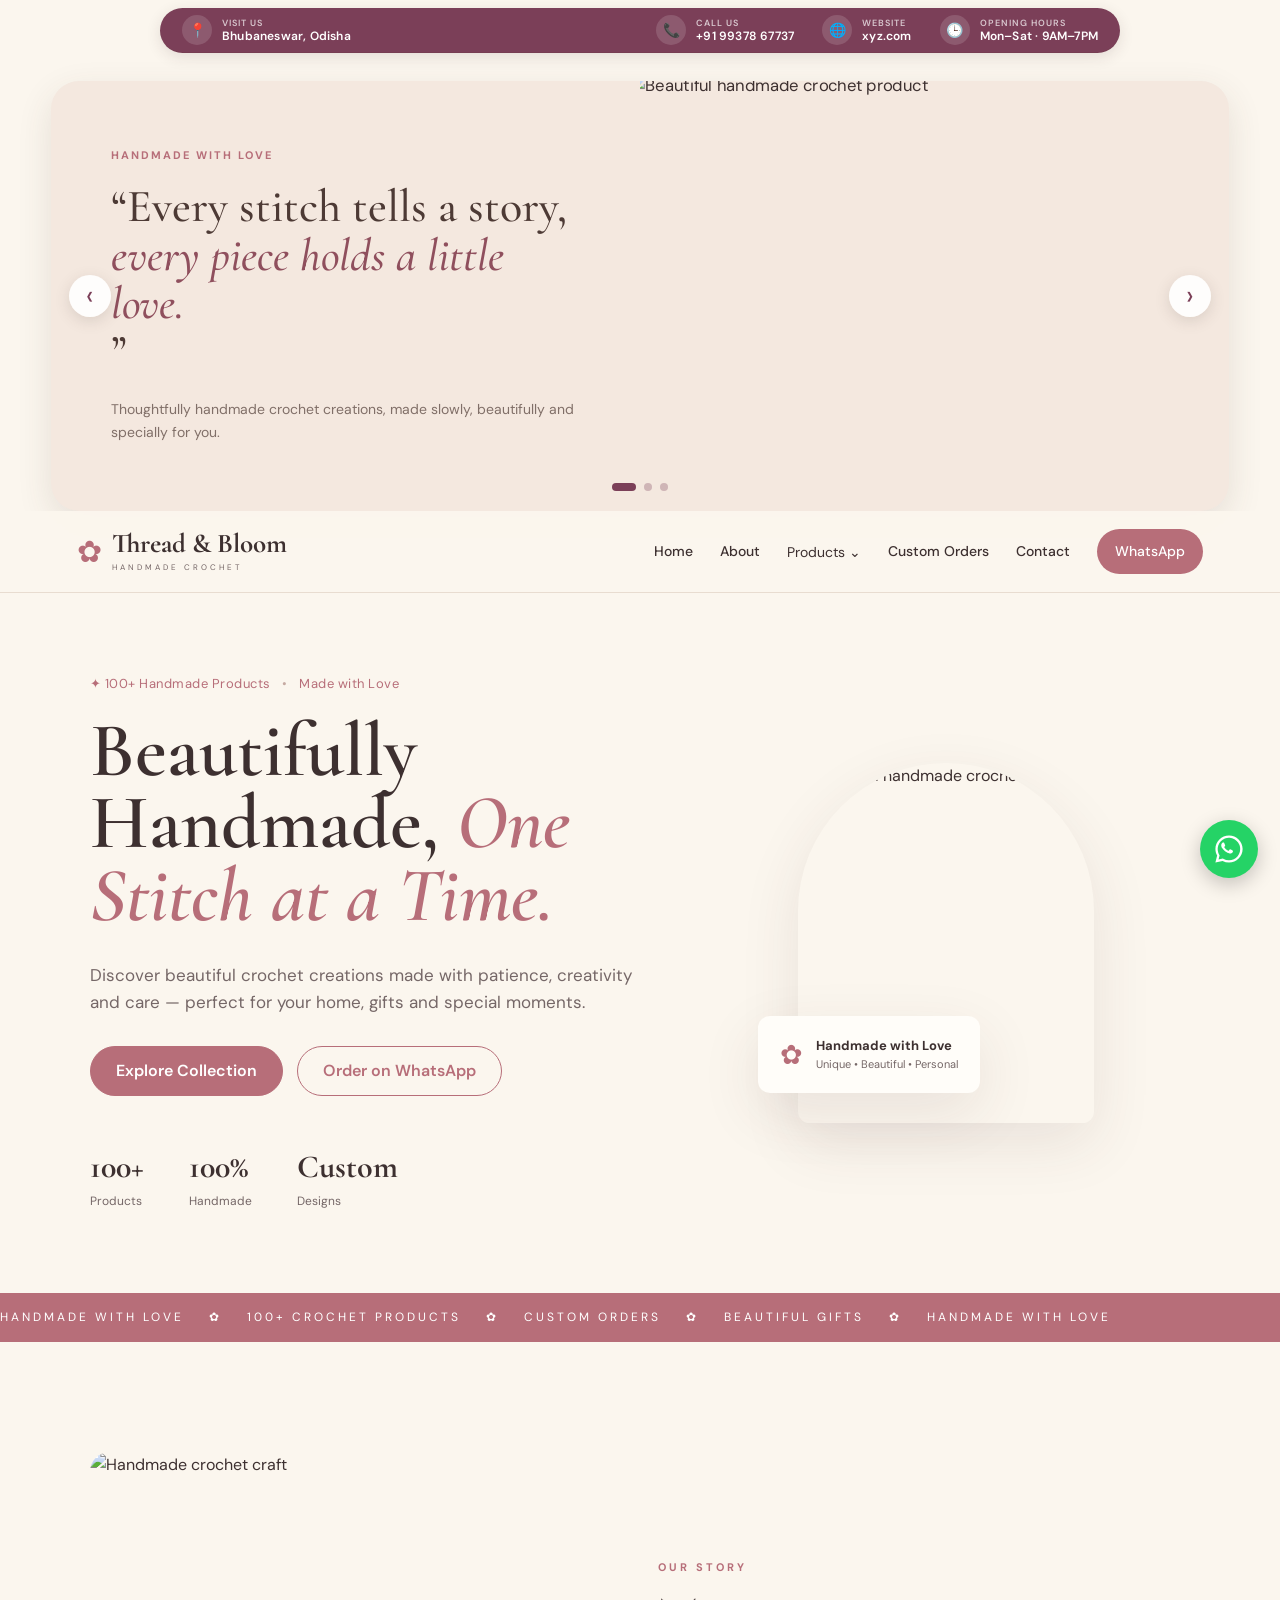
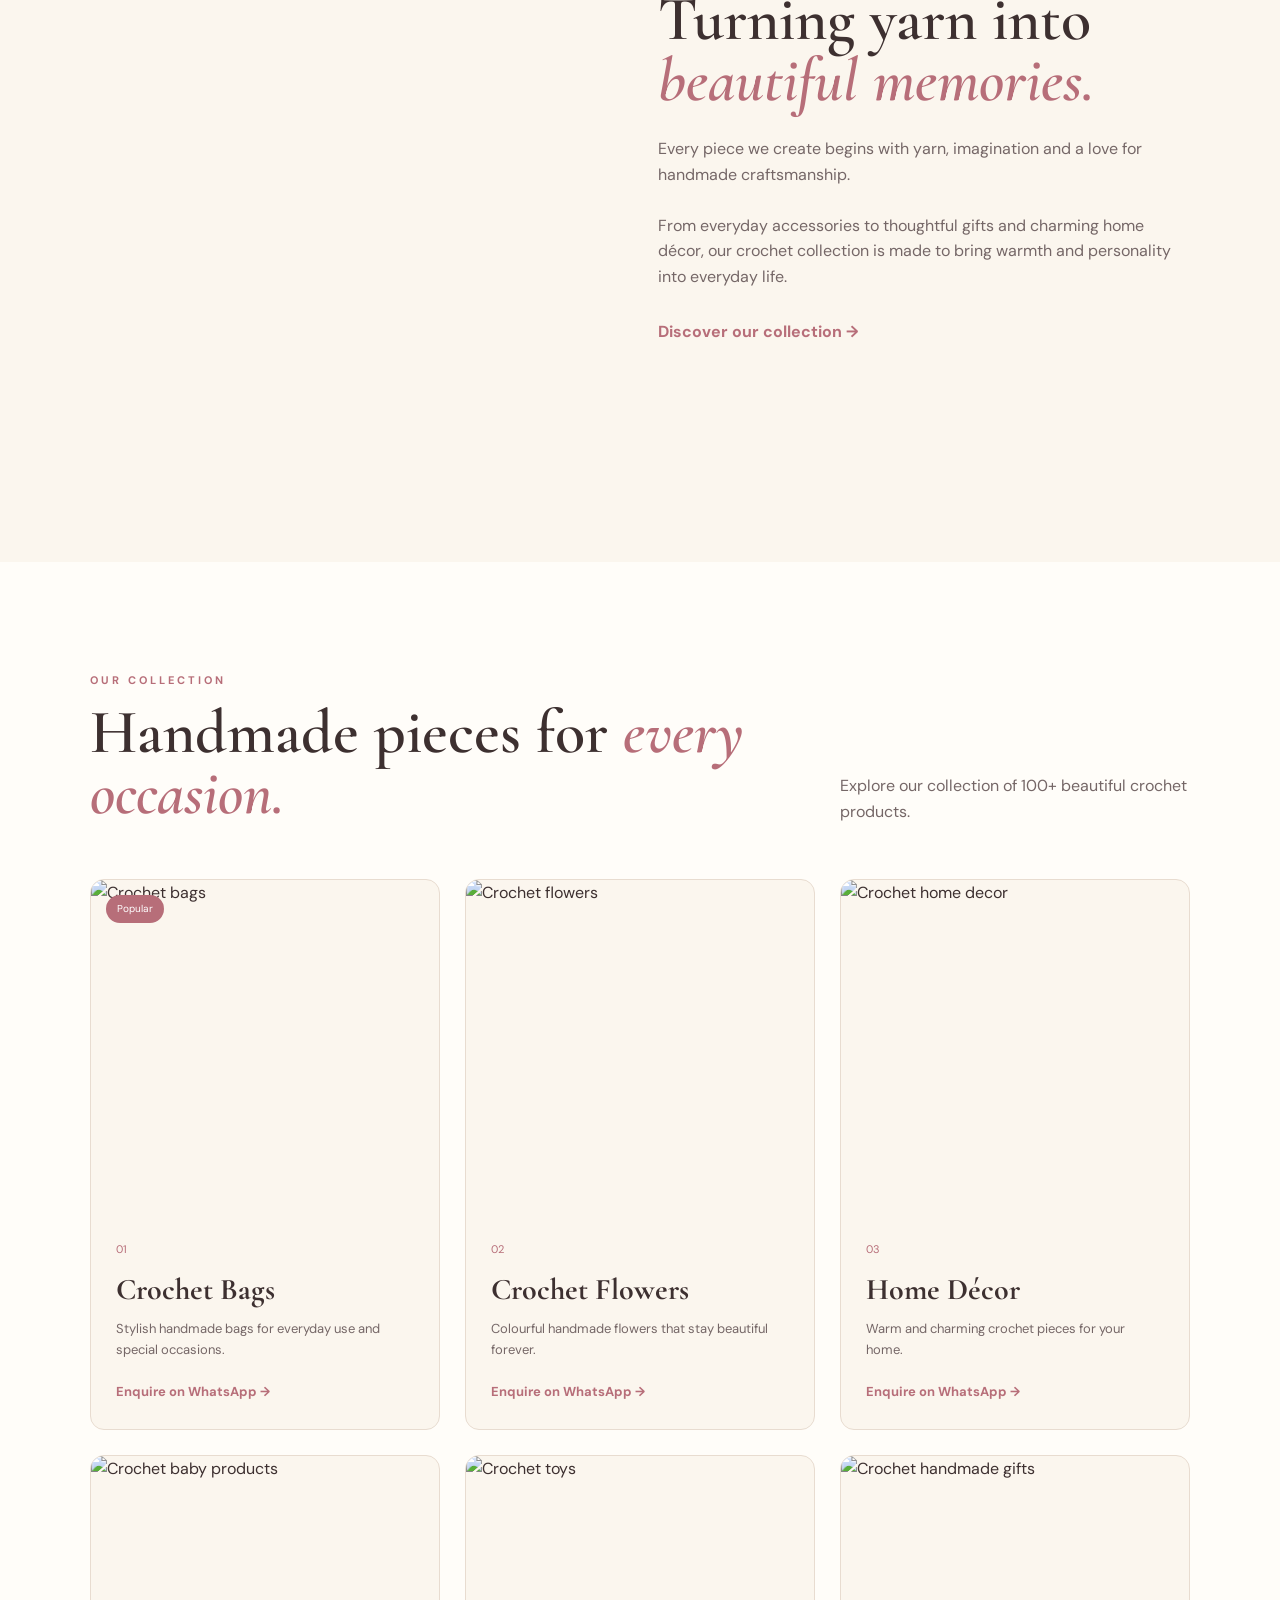
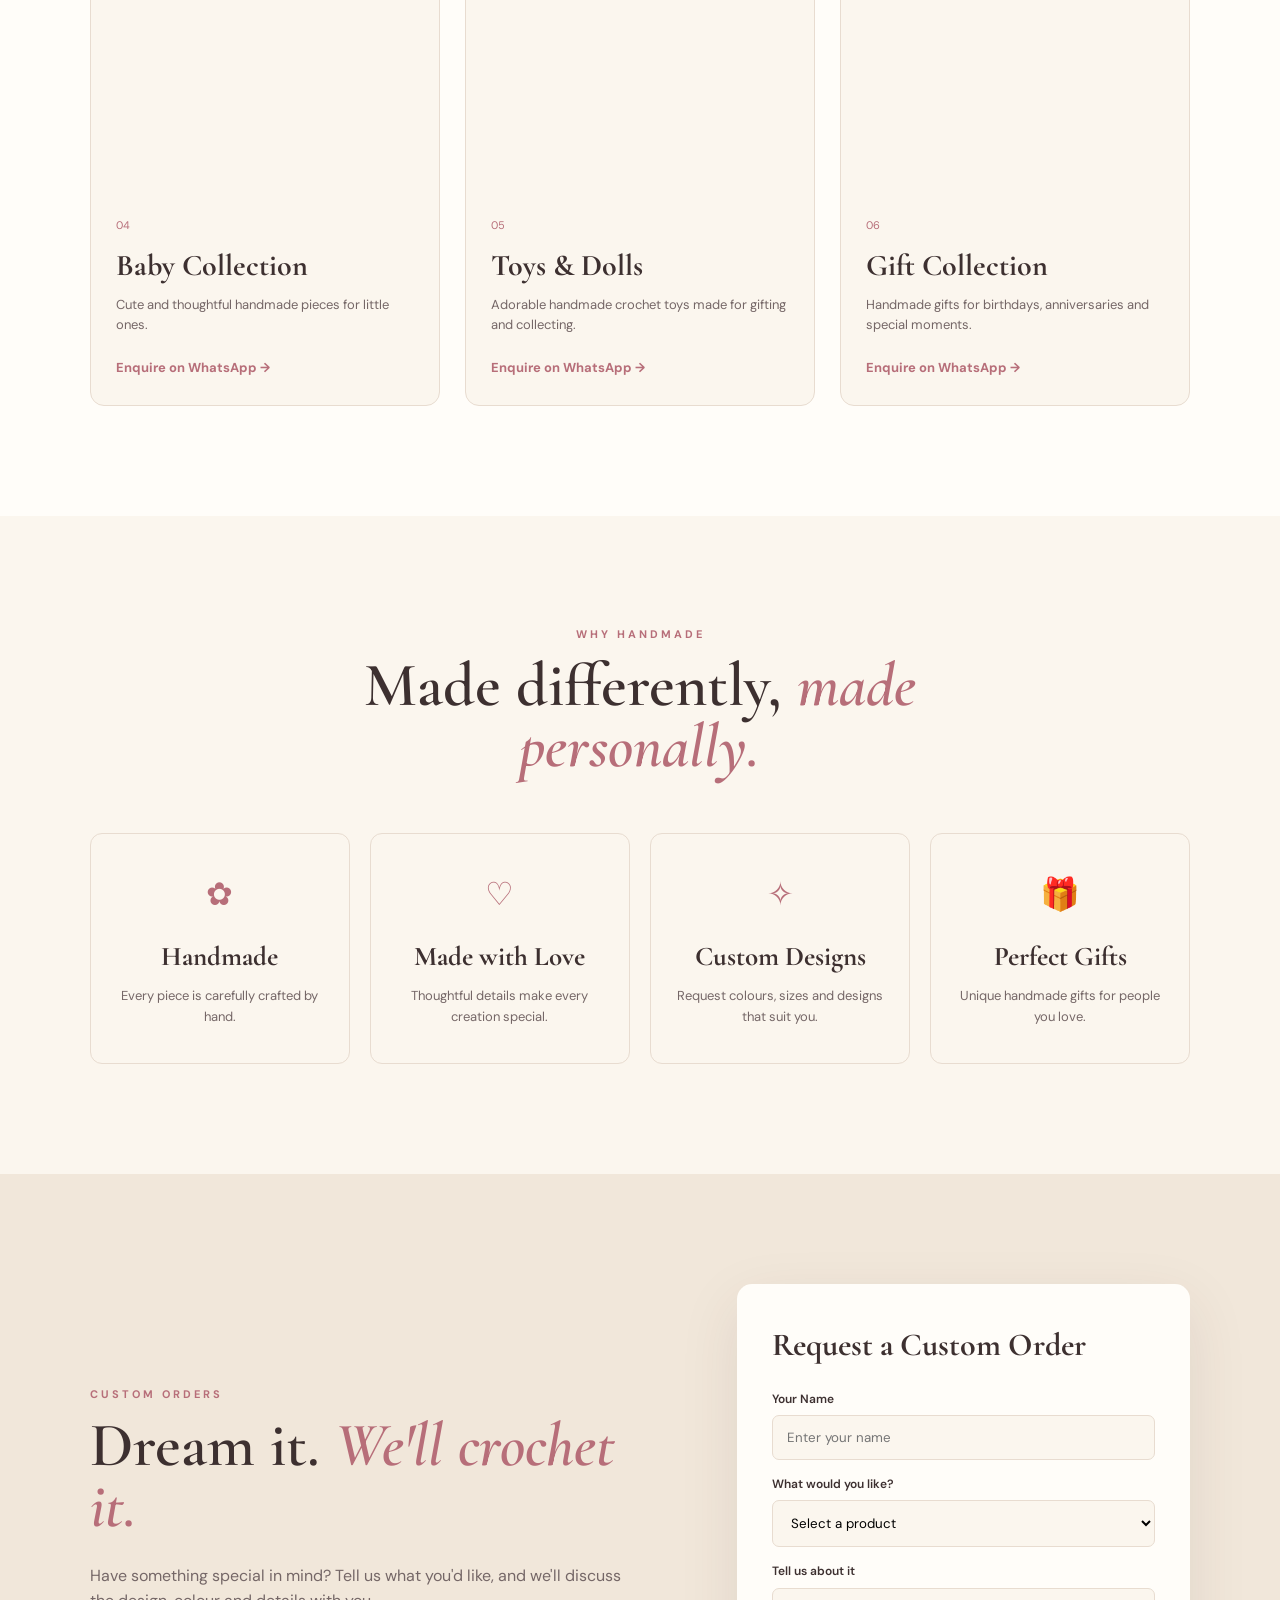
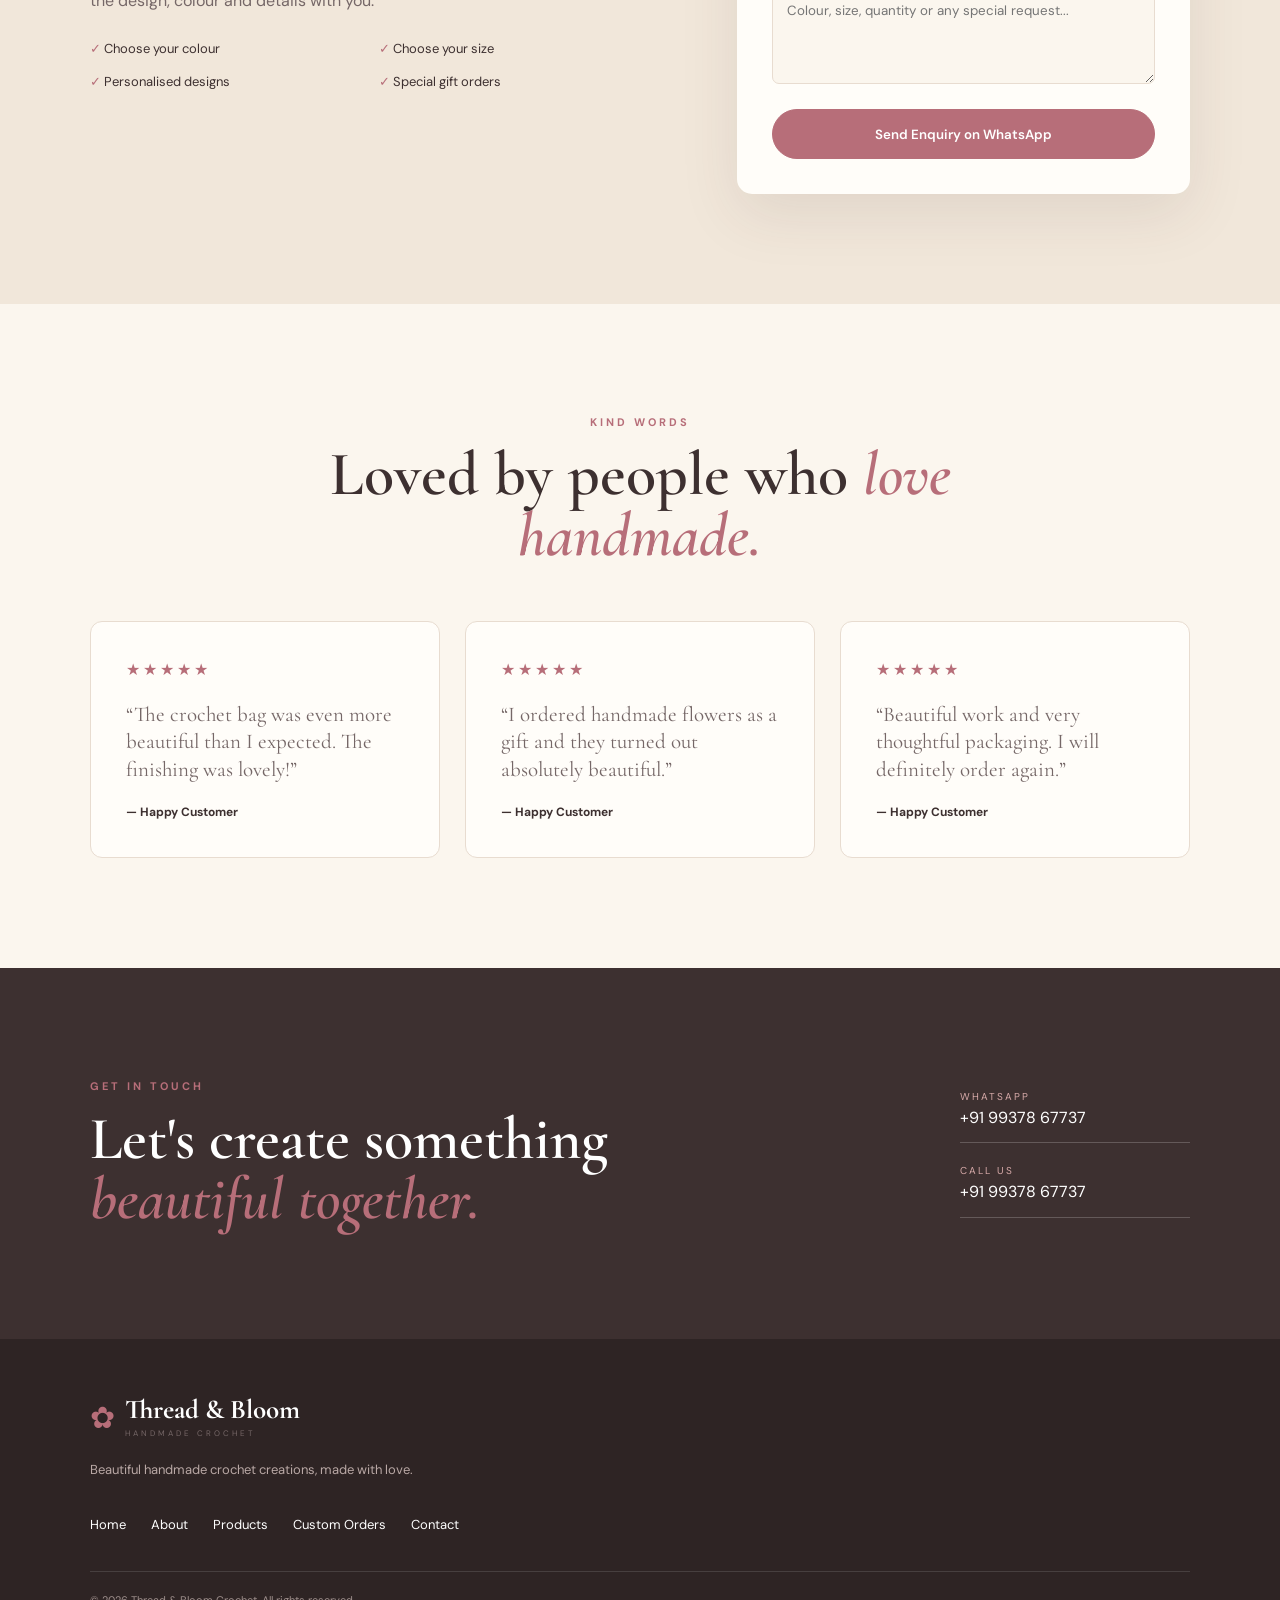
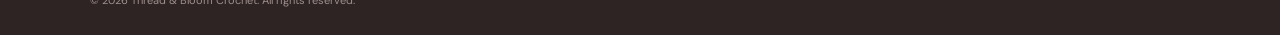
==== index.html @ 3982c160 "slide" ====
<!DOCTYPE html>
<html lang="en">
<head>
  <meta charset="UTF-8">
  <meta name="viewport" content="width=device-width, initial-scale=1.0">

  <title>Thread & Bloom Crochet | Handmade Crochet Products</title>
  <meta name="description" content="Beautiful handmade crochet bags, flowers, home décor, gifts, toys and custom crochet products. Explore 100+ handmade products.">

  <link rel="preconnect" href="https://fonts.googleapis.com">
  <link rel="preconnect" href="https://fonts.gstatic.com" crossorigin>
  <link href="https://fonts.googleapis.com/css2?family=Cormorant+Garamond:wght@500;600;700&family=DM+Sans:wght@400;500;600;700&display=swap" rel="stylesheet">

  <link rel="stylesheet" href="style.css">
</head>

<body>

<!-- ================= TOP INFO BAR ================= -->

<div class="top-info-bar">

  <a
    href="https://www.google.com/maps/search/?api=1&query=Bhubaneswar,Odisha"
    target="_blank"
    class="top-info-item location"
  >
    <span class="top-icon">📍</span>
    <span>
      <small>Visit Us</small>
      Bhubaneswar, Odisha
    </span>
  </a>

  <div class="top-info-right">

    <a href="tel:+919937867737" class="top-info-item">
      <span class="top-icon">📞</span>
      <span>
        <small>Call Us</small>
        +91 99378 67737
      </span>
    </a>

    <a
      href="https://xyz.com"
      target="_blank"
      class="top-info-item"
    >
      <span class="top-icon">🌐</span>
      <span>
        <small>Website</small>
        xyz.com
      </span>
    </a>

    <div class="top-info-item timing">
      <span class="top-icon">🕒</span>
      <span>
        <small>Opening Hours</small>
        Mon–Sat · 9AM–7PM
      </span>
    </div>

  </div>

</div>

<!-- ================= HANDMADE QUOTE SLIDER ================= -->

<section class="handmade-slider">

  <div class="handmade-slide active">

    <div class="handmade-slide-content">
      <span class="handmade-label">HANDMADE WITH LOVE</span>

      <h2>
        “Every stitch tells a story,
        <em>every piece holds a little love.</em>”
      </h2>

      <p>
        Thoughtfully handmade crochet creations,
        made slowly, beautifully and specially for you.
      </p>
    </div>

    <div class="handmade-slide-image">
      <img
        src="https://images.unsplash.com/photo-1586023492125-27b2c045efd7?auto=format&fit=crop&w=900&q=85"
        alt="Beautiful handmade crochet product"
      >
    </div>

  </div>


  <div class="handmade-slide">

    <div class="handmade-slide-content">
      <span class="handmade-label">CRAFTED BY HAND</span>

      <h2>
        “Made with patience,
        <em>finished with love.</em>”
      </h2>

      <p>
        From delicate flowers to beautiful home décor,
        every creation is made one stitch at a time.
      </p>
    </div>

    <div class="handmade-slide-image">
      <img
        src="https://images.unsplash.com/photo-1602523961358-f9f03dd557db?auto=format&fit=crop&w=900&q=85"
        alt="Handmade crochet craft"
      >
    </div>

  </div>


  <div class="handmade-slide">

    <div class="handmade-slide-content">
      <span class="handmade-label">UNIQUE • PERSONAL • HANDMADE</span>

      <h2>
        “Not just something you buy,
        <em>something made just for you.</em>”
      </h2>

      <p>
        Discover timeless handmade pieces created
        with creativity, care and countless little stitches.
      </p>
    </div>

    <div class="handmade-slide-image">
      <img
        src="https://images.unsplash.com/photo-1610701596007-11502861dcfa?auto=format&fit=crop&w=900&q=85"
        alt="Handcrafted crochet collection"
      >
    </div>

  </div>


  <!-- Slider controls -->

  <button class="handmade-prev" aria-label="Previous slide">
    ‹
  </button>

  <button class="handmade-next" aria-label="Next slide">
    ›
  </button>


  <div class="handmade-dots">
    <span class="handmade-dot active"></span>
    <span class="handmade-dot"></span>
    <span class="handmade-dot"></span>
  </div>

</section>

<!-- ================= HEADER ================= -->

<header class="header">

  <a href="#home" class="logo">
    <span class="logo-flower">✿</span>
    <span>
      <strong>Thread & Bloom</strong>
      <small>HANDMADE CROCHET</small>
    </span>
  </a>

  <button class="menu" aria-label="Open Menu">☰</button>

  <nav>
    <a href="#home">Home</a>
    <a href="#about">About</a>

    <div class="dropdown">
      <button class="drop-btn">
        Products <span>⌄</span>
      </button>

      <div class="dropdown-content">
        <a href="#bags">Crochet Bags</a>
        <a href="#flowers">Crochet Flowers</a>
        <a href="#home-decor">Home Décor</a>
        <a href="#baby">Baby Collection</a>
        <a href="#toys">Toys & Dolls</a>
        <a href="#gifts">Gift Items</a>
        <a href="#custom">Custom Orders</a>
      </div>
    </div>

    <a href="#custom">Custom Orders</a>
    <a href="#contact">Contact</a>

    <a href="#" id="waBtn" class="header-whatsapp">
      WhatsApp
    </a>
  </nav>

</header>


<!-- ================= HERO ================= -->

<main>

<section id="home" class="hero">

  <div class="hero-content">

    <div class="trust">
      ✦ 100+ Handmade Products
      <span>•</span>
      Made with Love
    </div>

    <h1>
      Beautifully Handmade,
      <em>One Stitch at a Time.</em>
    </h1>

    <p>
      Discover beautiful crochet creations made with patience,
      creativity and care — perfect for your home, gifts and special moments.
    </p>

    <div class="hero-buttons">
      <a href="#products" class="btn primary">
        Explore Collection
      </a>

      <a href="#" id="heroWhatsApp" class="btn secondary">
        Order on WhatsApp
      </a>
    </div>

    <div class="hero-stats">

      <div>
        <strong>100+</strong>
        <span>Products</span>
      </div>

      <div>
        <strong>100%</strong>
        <span>Handmade</span>
      </div>

      <div>
        <strong>Custom</strong>
        <span>Designs</span>
      </div>

    </div>

  </div>


  <div class="hero-visual">

    <div class="hero-image-main">
      <img
        src="https://images.unsplash.com/photo-1610701596007-11502861dcfa?auto=format&fit=crop&w=1000&q=85"
        alt="Beautiful handmade crochet products">
    </div>

    <div class="floating-card">
      <span>✿</span>
      <div>
        <strong>Handmade with Love</strong>
        <small>Unique • Beautiful • Personal</small>
      </div>
    </div>

  </div>

</section>


<!-- ================= MARQUEE ================= -->

<section class="marquee">

  <div class="marquee-track">
    <span>HANDMADE WITH LOVE</span>
    <i>✿</i>
    <span>100+ CROCHET PRODUCTS</span>
    <i>✿</i>
    <span>CUSTOM ORDERS</span>
    <i>✿</i>
    <span>BEAUTIFUL GIFTS</span>
    <i>✿</i>
    <span>HANDMADE WITH LOVE</span>
  </div>

</section>


<!-- ================= ABOUT ================= -->

<section id="about" class="about section">

  <div class="about-image">
    <img
      src="https://images.unsplash.com/photo-1604881991720-f91add269bed?auto=format&fit=crop&w=900&q=85"
      alt="Handmade crochet craft">
  </div>

  <div class="about-content">

    <div class="section-label">OUR STORY</div>

    <h2>
      Turning yarn into
      <em>beautiful memories.</em>
    </h2>

    <p>
      Every piece we create begins with yarn, imagination and a love
      for handmade craftsmanship.
    </p>

    <p>
      From everyday accessories to thoughtful gifts and charming
      home décor, our crochet collection is made to bring warmth
      and personality into everyday life.
    </p>

    <a href="#products" class="text-link">
      Discover our collection →
    </a>

  </div>

</section>


<!-- ================= PRODUCTS ================= -->

<section id="products" class="products section">

  <div class="section-heading">

    <div>
      <div class="section-label">OUR COLLECTION</div>

      <h2>
        Handmade pieces for
        <em>every occasion.</em>
      </h2>
    </div>

    <p>
      Explore our collection of 100+ beautiful crochet products.
    </p>

  </div>


  <div class="product-grid">

    <!-- BAG -->

    <article class="product-card" id="bags">

      <div class="product-image">

        <img
          src="https://images.unsplash.com/photo-1594223274512-ad4803739b7c?auto=format&fit=crop&w=800&q=85"
          alt="Crochet bags">

        <span class="product-tag">Popular</span>

      </div>

      <div class="product-info">

        <span>01</span>

        <h3>Crochet Bags</h3>

        <p>
          Stylish handmade bags for everyday use and special occasions.
        </p>

        <a href="#" class="product-link"
           data-product="Crochet Bags">
           Enquire on WhatsApp →
        </a>

      </div>

    </article>


    <!-- FLOWERS -->

    <article class="product-card" id="flowers">

      <div class="product-image">

        <img
          src="https://images.unsplash.com/photo-1490750967868-88aa4486c946?auto=format&fit=crop&w=800&q=85"
          alt="Crochet flowers">

      </div>

      <div class="product-info">

        <span>02</span>

        <h3>Crochet Flowers</h3>

        <p>
          Colourful handmade flowers that stay beautiful forever.
        </p>

        <a href="#" class="product-link"
           data-product="Crochet Flowers">
           Enquire on WhatsApp →
        </a>

      </div>

    </article>


    <!-- HOME DECOR -->

    <article class="product-card" id="home-decor">

      <div class="product-image">

        <img
          src="https://images.unsplash.com/photo-1618220179428-22790b461013?auto=format&fit=crop&w=800&q=85"
          alt="Crochet home decor">

      </div>

      <div class="product-info">

        <span>03</span>

        <h3>Home Décor</h3>

        <p>
          Warm and charming crochet pieces for your home.
        </p>

        <a href="#" class="product-link"
           data-product="Crochet Home Décor">
           Enquire on WhatsApp →
        </a>

      </div>

    </article>


    <!-- BABY -->

    <article class="product-card" id="baby">

      <div class="product-image">

        <img
          src="https://images.unsplash.com/photo-1519689680058-324335c77eba?auto=format&fit=crop&w=800&q=85"
          alt="Crochet baby products">

      </div>

      <div class="product-info">

        <span>04</span>

        <h3>Baby Collection</h3>

        <p>
          Cute and thoughtful handmade pieces for little ones.
        </p>

        <a href="#" class="product-link"
           data-product="Crochet Baby Collection">
           Enquire on WhatsApp →
        </a>

      </div>

    </article>


    <!-- TOYS -->

    <article class="product-card" id="toys">

      <div class="product-image">

        <img
          src="https://images.unsplash.com/photo-1559454403-b8fb88521f11?auto=format&fit=crop&w=800&q=85"
          alt="Crochet toys">

      </div>

      <div class="product-info">

        <span>05</span>

        <h3>Toys & Dolls</h3>

        <p>
          Adorable handmade crochet toys made for gifting and collecting.
        </p>

        <a href="#" class="product-link"
           data-product="Crochet Toys & Dolls">
           Enquire on WhatsApp →
        </a>

      </div>

    </article>


    <!-- GIFTS -->

    <article class="product-card" id="gifts">

      <div class="product-image">

        <img
          src="https://images.unsplash.com/photo-1513883049090-d0b7439799bf?auto=format&fit=crop&w=800&q=85"
          alt="Crochet handmade gifts">

      </div>

      <div class="product-info">

        <span>06</span>

        <h3>Gift Collection</h3>

        <p>
          Handmade gifts for birthdays, anniversaries and special moments.
        </p>

        <a href="#" class="product-link"
           data-product="Crochet Gift Collection">
           Enquire on WhatsApp →
        </a>

      </div>

    </article>

  </div>

</section>


<!-- ================= WHY US ================= -->

<section class="why section">

  <div class="section-heading centered">

    <div class="section-label">WHY HANDMADE</div>

    <h2>
      Made differently,
      <em>made personally.</em>
    </h2>

  </div>


  <div class="why-grid">

    <div class="why-card">
      <div class="why-icon">✿</div>
      <h3>Handmade</h3>
      <p>
        Every piece is carefully crafted by hand.
      </p>
    </div>

    <div class="why-card">
      <div class="why-icon">♡</div>
      <h3>Made with Love</h3>
      <p>
        Thoughtful details make every creation special.
      </p>
    </div>

    <div class="why-card">
      <div class="why-icon">✧</div>
      <h3>Custom Designs</h3>
      <p>
        Request colours, sizes and designs that suit you.
      </p>
    </div>

    <div class="why-card">
      <div class="why-icon">🎁</div>
      <h3>Perfect Gifts</h3>
      <p>
        Unique handmade gifts for people you love.
      </p>
    </div>

  </div>

</section>


<!-- ================= CUSTOM ORDER ================= -->

<section id="custom" class="custom section">

  <div class="custom-content">

    <div class="section-label">CUSTOM ORDERS</div>

    <h2>
      Dream it.
      <em>We'll crochet it.</em>
    </h2>

    <p>
      Have something special in mind? Tell us what you'd like,
      and we'll discuss the design, colour and details with you.
    </p>

    <div class="custom-points">
      <span>✓ Choose your colour</span>
      <span>✓ Choose your size</span>
      <span>✓ Personalised designs</span>
      <span>✓ Special gift orders</span>
    </div>

  </div>


  <form id="orderForm" class="order-form">

    <h3>Request a Custom Order</h3>

    <label>Your Name</label>
    <input
      type="text"
      name="name"
      placeholder="Enter your name"
      required
    >

    <label>What would you like?</label>

    <select name="item" required>

      <option value="">Select a product</option>

      <option>Crochet Bag</option>
      <option>Crochet Flower</option>
      <option>Home Décor</option>
      <option>Baby Item</option>
      <option>Crochet Toy</option>
      <option>Gift Item</option>
      <option>Other Custom Design</option>

    </select>


    <label>Tell us about it</label>

    <textarea
      name="message"
      rows="4"
      placeholder="Colour, size, quantity or any special request..."
      required
    ></textarea>


    <button type="submit" class="btn primary full">
      Send Enquiry on WhatsApp
    </button>

  </form>

</section>


<!-- ================= REVIEWS ================= -->

<section class="reviews section">

  <div class="section-heading centered">

    <div class="section-label">KIND WORDS</div>

    <h2>
      Loved by people who
      <em>love handmade.</em>
    </h2>

  </div>


  <div class="review-grid">

    <div class="review">
      <div class="stars">★★★★★</div>

      <p>
        “The crochet bag was even more beautiful than I expected.
        The finishing was lovely!”
      </p>

      <strong>— Happy Customer</strong>
    </div>


    <div class="review">
      <div class="stars">★★★★★</div>

      <p>
        “I ordered handmade flowers as a gift and they turned out
        absolutely beautiful.”
      </p>

      <strong>— Happy Customer</strong>
    </div>


    <div class="review">
      <div class="stars">★★★★★</div>

      <p>
        “Beautiful work and very thoughtful packaging. I will
        definitely order again.”
      </p>

      <strong>— Happy Customer</strong>
    </div>

  </div>

</section>


<!-- ================= CONTACT ================= -->

<section id="contact" class="contact section">

  <div>

    <div class="section-label">GET IN TOUCH</div>

    <h2>
      Let's create something
      <em>beautiful together.</em>
    </h2>

  </div>


  <div class="contact-details">

    <a href="#" id="contactWhatsApp">
      <span>WhatsApp</span>
      +91 99378 67737
    </a>

    <a href="tel:+919937867737">
      <span>Call Us</span>
      +91 99378 67737
    </a>

  </div>

</section>

</main>


<!-- ================= FOOTER ================= -->

<footer>

  <div class="footer-brand">

    <div class="logo">
      <span class="logo-flower">✿</span>

      <span>
        <strong>Thread & Bloom</strong>
        <small>HANDMADE CROCHET</small>
      </span>
    </div>

    <p>
      Beautiful handmade crochet creations,
      made with love.
    </p>

  </div>


  <div class="footer-links">

    <a href="#home">Home</a>
    <a href="#about">About</a>
    <a href="#products">Products</a>
    <a href="#custom">Custom Orders</a>
    <a href="#contact">Contact</a>

  </div>


  <div class="footer-bottom">
    © 2026 Thread & Bloom Crochet. All rights reserved.
  </div>

</footer>

<!-- Floating WhatsApp -->
<a
  href="https://wa.me/919937867737"
  target="_blank"
  rel="noopener"
  class="floating-whatsapp"
  aria-label="Chat on WhatsApp"
>
  <svg viewBox="0 0 32 32" aria-hidden="true">
    <path
      fill="currentColor"
      d="M19.11 17.21c-.27-.14-1.6-.79-1.85-.88-.25-.09-.43-.14-.61.14-.18.27-.7.88-.86 1.06-.16.18-.32.2-.59.07-.27-.14-1.13-.42-2.15-1.34-.79-.7-1.33-1.57-1.49-1.83-.16-.27-.02-.41.12-.55.12-.12.27-.32.41-.48.14-.16.18-.27.27-.45.09-.18.05-.34-.02-.48-.07-.14-.61-1.47-.84-2.01-.22-.53-.45-.46-.61-.47h-.52c-.18 0-.48.07-.73.34-.25.27-.95.93-.95 2.26s.98 2.62 1.11 2.8c.14.18 1.93 2.95 4.68 4.14.65.28 1.16.45 1.55.57.65.21 1.24.18 1.71.11.52-.08 1.6-.66 1.82-1.29.23-.64.23-1.18.16-1.29-.07-.11-.25-.18-.52-.32z"
    />
    <path
      fill="currentColor"
      d="M16.02 3.2c-7.07 0-12.8 5.73-12.8 12.8 0 2.26.59 4.38 1.63 6.22L3.2 28.8l6.75-1.61a12.74 12.74 0 0 0 6.07 1.54h.01c7.06 0 12.8-5.74 12.8-12.8S23.08 3.2 16.02 3.2zm0 23.42h-.01a10.62 10.62 0 0 1-5.41-1.48l-.39-.23-4.01.96.96-3.91-.25-.4a10.61 10.61 0 1 1 9.11 5.06z"
    />
  </svg>
</a>
---- style.css ----
:root {
  --cream: #fbf6ee;
  --cream-dark: #f1e7da;
  --rose: #b76e79;
  --rose-dark: #96515e;
  --brown: #3d3030;
  --muted: #756767;
  --white: #fffdf9;
  --border: #e8dcd0;
  --shadow: 0 20px 60px rgba(80, 50, 45, 0.10);
}

* {
  margin: 0;
  padding: 0;
  box-sizing: border-box;
}

html {
  scroll-behavior: smooth;
}

body {
  background: var(--cream);
  color: var(--brown);
  font-family: "DM Sans", sans-serif;
  line-height: 1.6;
}

img {
  width: 100%;
  display: block;
}

a {
  color: inherit;
  text-decoration: none;
}

button,
input,
textarea,
select {
  font-family: inherit;
}

.header {
  height: 82px;
  padding: 0 6%;
  display: flex;
  align-items: center;
  justify-content: space-between;
  background: rgba(251, 246, 238, 0.96);
  border-bottom: 1px solid var(--border);
  position: sticky;
  top: 0;
  z-index: 1000;
  backdrop-filter: blur(10px);
}

.logo {
  display: flex;
  align-items: center;
  gap: 10px;
}

.logo-flower {
  color: var(--rose);
  font-size: 30px;
}

.logo strong {
  display: block;
  font-family: "Cormorant Garamond", serif;
  font-size: 27px;
  line-height: 1;
}

.logo small {
  display: block;
  font-size: 8px;
  letter-spacing: 3px;
  margin-top: 4px;
  color: var(--muted);
}

.header nav {
  display: flex;
  align-items: center;
  gap: 27px;
  font-size: 14px;
  font-weight: 500;
}

.header nav > a:hover {
  color: var(--rose);
}

.dropdown {
  position: relative;
}

.drop-btn {
  border: 0;
  background: transparent;
  color: var(--brown);
  font-size: 14px;
  cursor: pointer;
  padding: 30px 0;
}

.dropdown-content {
  position: absolute;
  top: 70px;
  left: -20px;
  min-width: 210px;
  background: var(--white);
  border: 1px solid var(--border);
  box-shadow: var(--shadow);
  padding: 10px;
  border-radius: 10px;

  opacity: 0;
  visibility: hidden;
  transform: translateY(10px);
  transition: 0.25s ease;
}

.dropdown:hover .dropdown-content {
  opacity: 1;
  visibility: visible;
  transform: translateY(0);
}

.dropdown-content a {
  display: block;
  padding: 10px 12px;
  border-radius: 6px;
}

.dropdown-content a:hover {
  background: var(--cream);
  color: var(--rose);
}

.header-whatsapp {
  background: var(--rose);
  color: white !important;
  padding: 11px 18px;
  border-radius: 30px;
}

.header-whatsapp:hover {
  background: var(--rose-dark);
}

.menu {
  display: none;
  border: 0;
  background: transparent;
  font-size: 27px;
  cursor: pointer;
}


/* HERO */

.hero {
  min-height: 700px;
  padding: 80px 7%;
  display: grid;
  grid-template-columns: 1fr 0.9fr;
  gap: 70px;
  align-items: center;
}

.trust {
  color: var(--rose);
  font-size: 13px;
  letter-spacing: 0.5px;
  margin-bottom: 20px;
}

.trust span {
  margin: 0 8px;
  color: #c5aaa2;
}

.hero h1 {
  font-family: "Cormorant Garamond", serif;
  font-size: clamp(52px, 6vw, 82px);
  line-height: 0.94;
  font-weight: 600;
  max-width: 700px;
}

.hero h1 em,
.about h2 em,
.section-heading h2 em,
.custom h2 em,
.contact h2 em {
  color: var(--rose);
  font-style: italic;
}

.hero-content > p {
  max-width: 570px;
  color: var(--muted);
  font-size: 17px;
  margin: 30px 0;
}

.hero-buttons {
  display: flex;
  gap: 14px;
  flex-wrap: wrap;
}

.btn {
  display: inline-flex;
  justify-content: center;
  align-items: center;
  min-height: 50px;
  padding: 0 25px;
  border-radius: 30px;
  font-weight: 600;
  border: 1px solid var(--rose);
  cursor: pointer;
  transition: 0.25s;
}

.btn.primary {
  background: var(--rose);
  color: white;
}

.btn.primary:hover {
  background: var(--rose-dark);
}

.btn.secondary {
  color: var(--rose);
  background: transparent;
}

.btn.secondary:hover {
  background: var(--rose);
  color: white;
}

.hero-stats {
  display: flex;
  gap: 45px;
  margin-top: 45px;
}

.hero-stats div {
  display: flex;
  flex-direction: column;
}

.hero-stats strong {
  font-family: "Cormorant Garamond", serif;
  font-size: 32px;
}

.hero-stats span {
  color: var(--muted);
  font-size: 12px;
}

.hero-visual {
  position: relative;
  max-width: 530px;
  justify-self: center;
}

.hero-image-main {
  border-radius: 260px 260px 20px 20px;
  overflow: hidden;
  aspect-ratio: 0.82;
  box-shadow: var(--shadow);
}

.hero-image-main img {
  height: 100%;
  object-fit: cover;
}

.floating-card {
  position: absolute;
  bottom: 30px;
  left: -40px;
  background: var(--white);
  padding: 17px 22px;
  border-radius: 12px;
  display: flex;
  gap: 13px;
  align-items: center;
  box-shadow: var(--shadow);
}

.floating-card > span {
  color: var(--rose);
  font-size: 27px;
}

.floating-card strong,
.floating-card small {
  display: block;
}

.floating-card strong {
  font-size: 13px;
}

.floating-card small {
  color: var(--muted);
  font-size: 11px;
}


/* MARQUEE */

.marquee {
  overflow: hidden;
  background: var(--rose);
  color: white;
  padding: 15px 0;
}

.marquee-track {
  display: flex;
  width: max-content;
  align-items: center;
  gap: 25px;
  font-size: 12px;
  letter-spacing: 3px;
  animation: move 25s linear infinite;
}

.marquee-track i {
  font-style: normal;
}

@keyframes move {
  from {
    transform: translateX(0);
  }

  to {
    transform: translateX(-50%);
  }
}


/* GENERAL */

.section {
  padding: 110px 7%;
}

.section-label {
  color: var(--rose);
  font-size: 11px;
  letter-spacing: 3px;
  font-weight: 700;
  margin-bottom: 13px;
}

.section h2,
.section-heading h2 {
  font-family: "Cormorant Garamond", serif;
  font-size: clamp(42px, 5vw, 62px);
  line-height: 0.98;
  font-weight: 600;
}


/* ABOUT */

.about {
  display: grid;
  grid-template-columns: 0.9fr 1fr;
  gap: 90px;
  align-items: center;
}

.about-image {
  height: 600px;
  overflow: hidden;
  border-radius: 20px 180px 20px 20px;
}

.about-image img {
  height: 100%;
  object-fit: cover;
}

.about-content p {
  color: var(--muted);
  max-width: 550px;
  margin-top: 25px;
}

.text-link {
  display: inline-block;
  margin-top: 30px;
  color: var(--rose);
  font-weight: 700;
}


/* PRODUCTS */

.products {
  background: var(--white);
}

.section-heading {
  display: flex;
  justify-content: space-between;
  align-items: end;
  gap: 30px;
  margin-bottom: 55px;
}

.section-heading > p {
  max-width: 350px;
  color: var(--muted);
}

.product-grid {
  display: grid;
  grid-template-columns: repeat(3, 1fr);
  gap: 25px;
}

.product-card {
  background: var(--cream);
  border: 1px solid var(--border);
  overflow: hidden;
  border-radius: 14px;
  transition: 0.3s;
}

.product-card:hover {
  transform: translateY(-6px);
  box-shadow: var(--shadow);
}

.product-image {
  height: 330px;
  position: relative;
  overflow: hidden;
}

.product-image img {
  height: 100%;
  object-fit: cover;
  transition: 0.5s;
}

.product-card:hover .product-image img {
  transform: scale(1.05);
}

.product-tag {
  position: absolute;
  top: 15px;
  left: 15px;
  background: var(--rose);
  color: white;
  padding: 6px 11px;
  border-radius: 20px;
  font-size: 10px;
}

.product-info {
  padding: 25px;
}

.product-info > span {
  color: var(--rose);
  font-size: 11px;
}

.product-info h3 {
  font-family: "Cormorant Garamond", serif;
  font-size: 30px;
  margin: 5px 0;
}

.product-info p {
  color: var(--muted);
  font-size: 13px;
  margin-bottom: 18px;
}

.product-link {
  color: var(--rose);
  font-size: 13px;
  font-weight: 700;
}


/* WHY */

.centered {
  display: block;
  text-align: center;
}

.centered h2 {
  max-width: 650px;
  margin: auto;
}

.why-grid {
  margin-top: 55px;
  display: grid;
  grid-template-columns: repeat(4, 1fr);
  gap: 20px;
}

.why-card {
  text-align: center;
  padding: 35px 20px;
  border: 1px solid var(--border);
  border-radius: 12px;
}

.why-icon {
  font-size: 32px;
  color: var(--rose);
  margin-bottom: 15px;
}

.why-card h3 {
  font-family: "Cormorant Garamond", serif;
  font-size: 27px;
}

.why-card p {
  color: var(--muted);
  font-size: 13px;
  margin-top: 8px;
}


/* CUSTOM */

.custom {
  background: var(--cream-dark);
  display: grid;
  grid-template-columns: 1fr 0.8fr;
  gap: 80px;
  align-items: center;
}

.custom-content > p {
  color: var(--muted);
  max-width: 550px;
  margin: 25px 0;
}

.custom-points {
  display: grid;
  grid-template-columns: 1fr 1fr;
  gap: 12px;
  color: var(--brown);
  font-size: 13px;
}

.custom-points span::first-letter {
  color: var(--rose);
}

.order-form {
  background: var(--white);
  padding: 35px;
  border-radius: 15px;
  box-shadow: var(--shadow);
}

.order-form h3 {
  font-family: "Cormorant Garamond", serif;
  font-size: 32px;
  margin-bottom: 20px;
}

.order-form label {
  display: block;
  font-size: 12px;
  font-weight: 600;
  margin: 15px 0 6px;
}

.order-form input,
.order-form textarea,
.order-form select {
  width: 100%;
  border: 1px solid var(--border);
  background: var(--cream);
  padding: 13px 14px;
  border-radius: 7px;
  outline: none;
}

.order-form input:focus,
.order-form textarea:focus,
.order-form select:focus {
  border-color: var(--rose);
}

.full {
  width: 100%;
  margin-top: 18px;
}


/* REVIEWS */

.review-grid {
  display: grid;
  grid-template-columns: repeat(3, 1fr);
  gap: 25px;
  margin-top: 55px;
}

.review {
  padding: 35px;
  background: var(--white);
  border: 1px solid var(--border);
  border-radius: 12px;
}

.stars {
  color: var(--rose);
  letter-spacing: 3px;
  margin-bottom: 18px;
}

.review p {
  color: var(--muted);
  font-family: "Cormorant Garamond", serif;
  font-size: 21px;
  line-height: 1.3;
}

.review strong {
  display: block;
  margin-top: 20px;
  font-size: 12px;
}


/* CONTACT */

.contact {
  background: var(--brown);
  color: white;
  display: flex;
  justify-content: space-between;
  align-items: center;
  gap: 50px;
}

.contact h2 {
  font-family: "Cormorant Garamond", serif;
  font-size: clamp(40px, 5vw, 60px);
  line-height: 1;
  max-width: 650px;
}

.contact-details {
  display: flex;
  flex-direction: column;
  gap: 20px;
  min-width: 230px;
}

.contact-details a {
  border-bottom: 1px solid rgba(255,255,255,0.2);
  padding-bottom: 12px;
}

.contact-details span {
  display: block;
  color: #d7aaa9;
  font-size: 10px;
  letter-spacing: 2px;
  text-transform: uppercase;
}


/* FOOTER */

footer {
  background: #2e2424;
  color: white;
  padding: 55px 7% 25px;
}

.footer-brand p {
  color: #b9a8a5;
  max-width: 350px;
  margin-top: 18px;
  font-size: 13px;
}

.footer-links {
  display: flex;
  gap: 25px;
  flex-wrap: wrap;
  margin: 35px 0;
  font-size: 13px;
}

.footer-links a:hover {
  color: #d7aaa9;
}

.footer-bottom {
  border-top: 1px solid rgba(255,255,255,0.12);
  padding-top: 20px;
  color: #9e8f8c;
  font-size: 11px;
}

/* ================= FLOATING WHATSAPP ================= */

.floating-whatsapp {
  position: fixed;
  right: 22px;
  bottom: 22px;

  width: 58px;
  height: 58px;

  background: #25D366;
  color: #ffffff;

  border-radius: 50%;

  display: flex;
  align-items: center;
  justify-content: center;

  text-decoration: none;

  box-shadow: 0 6px 20px rgba(0, 0, 0, 0.22);

  z-index: 9999;

  transition: transform 0.25s ease, box-shadow 0.25s ease;
}

.floating-whatsapp svg {
  width: 34px;
  height: 34px;
  display: block;
}

.floating-whatsapp:hover {
  transform: scale(1.08);
  box-shadow: 0 8px 25px rgba(0, 0, 0, 0.28);
}

@media (max-width: 700px) {
  .floating-whatsapp {
    right: 16px;
    bottom: 16px;

    width: 54px;
    height: 54px;
  }

  .floating-whatsapp svg {
    width: 31px;
    height: 31px;
  }
}

/* MOBILE */

@media (max-width: 850px) {

  .header {
    height: 72px;
  }

  .menu {
    display: block;
  }

  .header nav {
    display: none;
    position: absolute;
    top: 72px;
    left: 0;
    right: 0;
    padding: 20px 7%;
    background: var(--cream);
    flex-direction: column;
    align-items: stretch;
    gap: 5px;
    border-bottom: 1px solid var(--border);
  }

  .header nav > a {
    padding: 12px 0;
  }

  .drop-btn {
    padding: 12px 0;
    width: 100%;
    text-align: left;
  }

  .dropdown-content {
    position: static;
    display: none;
    opacity: 1;
    visibility: visible;
    transform: none;
    box-shadow: none;
    border: 0;
    background: var(--cream-dark);
  }

  .dropdown.open .dropdown-content {
    display: block;
  }

  .header-whatsapp {
    text-align: center;
  }

  .hero {
    grid-template-columns: 1fr;
    padding-top: 55px;
  }

  .hero-visual {
    max-width: 450px;
  }

  .about,
  .custom {
    grid-template-columns: 1fr;
    gap: 50px;
  }

  .about-image {
    height: 450px;
  }

  .product-grid {
    grid-template-columns: repeat(2, 1fr);
  }

  .why-grid {
    grid-template-columns: repeat(2, 1fr);
  }

  .contact {
    display: block;
  }

  .contact-details {
    margin-top: 40px;
  }

}


@media (max-width: 550px) {

  .section {
    padding: 75px 5%;
  }

  .hero {
    padding: 55px 5%;
  }

  .hero h1 {
    font-size: 54px;
  }

  .hero-stats {
    gap: 20px;
  }

  .floating-card {
    left: 10px;
    bottom: 15px;
  }

  .section-heading {
    display: block;
  }

  .section-heading > p {
    margin-top: 20px;
  }

  .product-grid {
    grid-template-columns: 1fr;
  }

  .why-grid {
    grid-template-columns: 1fr;
  }

  .custom-points {
    grid-template-columns: 1fr;
  }

  .order-form {
    padding: 25px 20px;
  }

  .about-image {
    height: 380px;
  }

  .product-image {
    height: 300px;
  }

}

/* ================= TOP INFO BAR ================= */

.top-info-bar {
  width: 100%;
  background: #f7eee8;
  border-bottom: 1px solid rgba(80, 50, 40, 0.12);

  display: flex;
  align-items: center;
  justify-content: space-between;

  padding: 9px 5%;
  box-sizing: border-box;

  font-family: "DM Sans", sans-serif;
  font-size: 13px;
  color: #5c4942;
}

.top-location {
  font-weight: 500;
}

.top-contact {
  display: flex;
  align-items: center;
  gap: 24px;
}

.top-contact span {
  white-space: nowrap;
}


/* Mobile */

@media (max-width: 768px) {

  .top-info-bar {
    padding: 8px 4%;
    font-size: 11px;
  }

  .top-contact {
    gap: 10px;
  }

  .top-contact span:nth-child(2) {
    display: none;
  }

}

@media (max-width: 500px) {

  .top-info-bar {
    justify-content: center;
  }

  .top-location {
    display: none;
  }

  .top-contact {
    width: 100%;
    justify-content: space-between;
    gap: 8px;
  }

  .top-contact span {
    font-size: 10px;
  }

}

/* ========================================
   CUSTOMER INFO BAR
======================================== */

.top-info-bar {
  width: 75%;
  max-width: 1100px;
  min-width: 700px;

  margin: 8px auto 0;

  background: #7b3f58;
  color: #fff;

  display: flex;
  align-items: center;
  justify-content: space-between;

  padding: 7px 22px;

  border-radius: 25px;

  font-family: "DM Sans", sans-serif;
  font-size: 11px;

  line-height: 1;

  box-shadow: 0 4px 15px rgba(60, 30, 40, 0.12);

  position: relative;
  z-index: 1000;
}

.top-info-right {
  display: flex;
  align-items: center;
  gap: 25px;
}

.top-info-item {
  display: flex;
  align-items: center;
  gap: 6px;

  color: #fff;
  text-decoration: none;

  white-space: nowrap;
}

.top-info-item:hover {
  opacity: 0.75;
}

/* LEFT LOCATION */

.top-info-item {
  display: flex;
  align-items: center;
  gap: 10px;

  color: #fff;
  text-decoration: none;

  transition: all 0.25s ease;
}

.top-info-item:hover {
  transform: translateY(-1px);
  opacity: 0.85;
}


/* RIGHT SIDE */

.top-info-right {
  display: flex;
  align-items: center;
  gap: 28px;
}


/* ICON */

.top-icon {
  width: 30px;
  height: 30px;

  display: flex;
  align-items: center;
  justify-content: center;

  background: rgba(255, 255, 255, 0.14);
  border-radius: 50%;

  font-size: 14px;
}


/* TEXT */

.top-info-item span:last-child {
  font-size: 12px;
  font-weight: 600;
  letter-spacing: 0.2px;
}

.top-info-item small {
  display: block;

  font-size: 9px;
  text-transform: uppercase;

  letter-spacing: 1px;

  opacity: 0.7;

  margin-bottom: 2px;
}


/* HOVER */

.top-info-item:hover .top-icon {
  background: rgba(255, 255, 255, 0.25);
}


/* MOBILE */

@media (max-width: 900px) {

  .top-info-bar {
    padding: 7px 4%;
  }

  .top-info-right {
    gap: 12px;
  }

  .top-info-item span:last-child {
    font-size: 11px;
  }

  .top-info-item small {
    font-size: 8px;
  }

  .location {
    display: none;
  }

}


@media (max-width: 600px) {

  .top-info-bar {
    min-height: 48px;
    padding: 6px 3%;
  }

  .top-info-right {
    width: 100%;
    justify-content: space-between;
    gap: 5px;
  }

  .top-info-item {
    gap: 5px;
  }

  .top-info-item span:last-child {
    font-size: 9px;
  }

  .top-info-item small {
    font-size: 7px;
    letter-spacing: 0.5px;
  }

  .top-icon {
    width: 25px;
    height: 25px;
    font-size: 12px;
  }

  .timing {
    display: none;
  }

}

/* ================= HANDMADE QUOTE SLIDER ================= */

.handmade-slider {
  position: relative;
  width: 92%;
  max-width: 1250px;
  height: 430px;
  margin: 28px auto 0;

  background: #f4e8df;
  border-radius: 28px;

  overflow: hidden;

  box-shadow: 0 12px 35px rgba(77, 58, 53, 0.12);
}


/* SLIDE */

.handmade-slide {
  position: absolute;
  inset: 0;

  display: grid;
  grid-template-columns: 1fr 1fr;

  opacity: 0;
  visibility: hidden;

  transition:
    opacity 0.7s ease,
    visibility 0.7s ease;
}

.handmade-slide.active {
  opacity: 1;
  visibility: visible;
}


/* TEXT */

.handmade-slide-content {
  display: flex;
  flex-direction: column;
  justify-content: center;

  padding: 55px 60px;
}

.handmade-label {
  font-family: "DM Sans", sans-serif;

  font-size: 11px;
  font-weight: 700;

  letter-spacing: 2px;

  color: #b76e79;

  margin-bottom: 18px;
}

.handmade-slide-content h2 {
  margin: 0;

  max-width: 520px;

  font-family: "Cormorant Garamond", serif;

  font-size: 46px;
  line-height: 1.05;

  font-weight: 500;

  color: #4d3a35;
}

.handmade-slide-content h2 em {
  display: block;

  color: #8f4f5d;

  font-style: italic;
}

.handmade-slide-content p {
  max-width: 470px;

  margin-top: 22px;

  font-family: "DM Sans", sans-serif;

  font-size: 14px;
  line-height: 1.7;

  color: #806f68;
}


/* IMAGE */

.handmade-slide-image {
  height: 100%;
  overflow: hidden;
}

.handmade-slide-image img {
  width: 100%;
  height: 100%;

  object-fit: cover;

  display: block;

  transition: transform 5s ease;
}

.handmade-slide.active .handmade-slide-image img {
  transform: scale(1.04);
}


/* ARROWS */

.handmade-prev,
.handmade-next {
  position: absolute;

  top: 50%;
  transform: translateY(-50%);

  width: 42px;
  height: 42px;

  border: none;
  border-radius: 50%;

  background: rgba(255, 255, 255, 0.9);

  color: #7b3f58;

  font-size: 28px;
  line-height: 1;

  cursor: pointer;

  z-index: 10;

  box-shadow: 0 4px 15px rgba(77, 58, 53, 0.15);

  transition: 0.25s ease;
}

.handmade-prev {
  left: 18px;
}

.handmade-next {
  right: 18px;
}

.handmade-prev:hover,
.handmade-next:hover {
  background: #7b3f58;
  color: #ffffff;
}


/* DOTS */

.handmade-dots {
  position: absolute;

  bottom: 20px;
  left: 50%;

  transform: translateX(-50%);

  display: flex;
  gap: 8px;

  z-index: 10;
}

.handmade-dot {
  width: 8px;
  height: 8px;

  border-radius: 50%;

  background: rgba(123, 63, 88, 0.3);

  cursor: pointer;

  transition: 0.25s ease;
}

.handmade-dot.active {
  width: 24px;

  border-radius: 10px;

  background: #7b3f58;
}


/* MOBILE */

@media (max-width: 700px) {

  .handmade-slider {
    width: 94%;
    height: 570px;

    margin-top: 20px;

    border-radius: 22px;
  }

  .handmade-slide {
    grid-template-columns: 1fr;
    grid-template-rows: 52% 48%;
  }

  .handmade-slide-content {
    padding: 30px 28px 20px;

    justify-content: center;
  }

  .handmade-label {
    font-size: 9px;
    margin-bottom: 10px;
  }

  .handmade-slide-content h2 {
    font-size: 32px;
    line-height: 1.05;
  }

  .handmade-slide-content p {
    font-size: 12px;
    margin-top: 14px;
  }

  .handmade-slide-image {
    height: 100%;
  }

  .handmade-prev,
  .handmade-next {
    width: 36px;
    height: 36px;

    font-size: 23px;
  }

  .handmade-prev {
    left: 10px;
  }

  .handmade-next {
    right: 10px;
  }
}
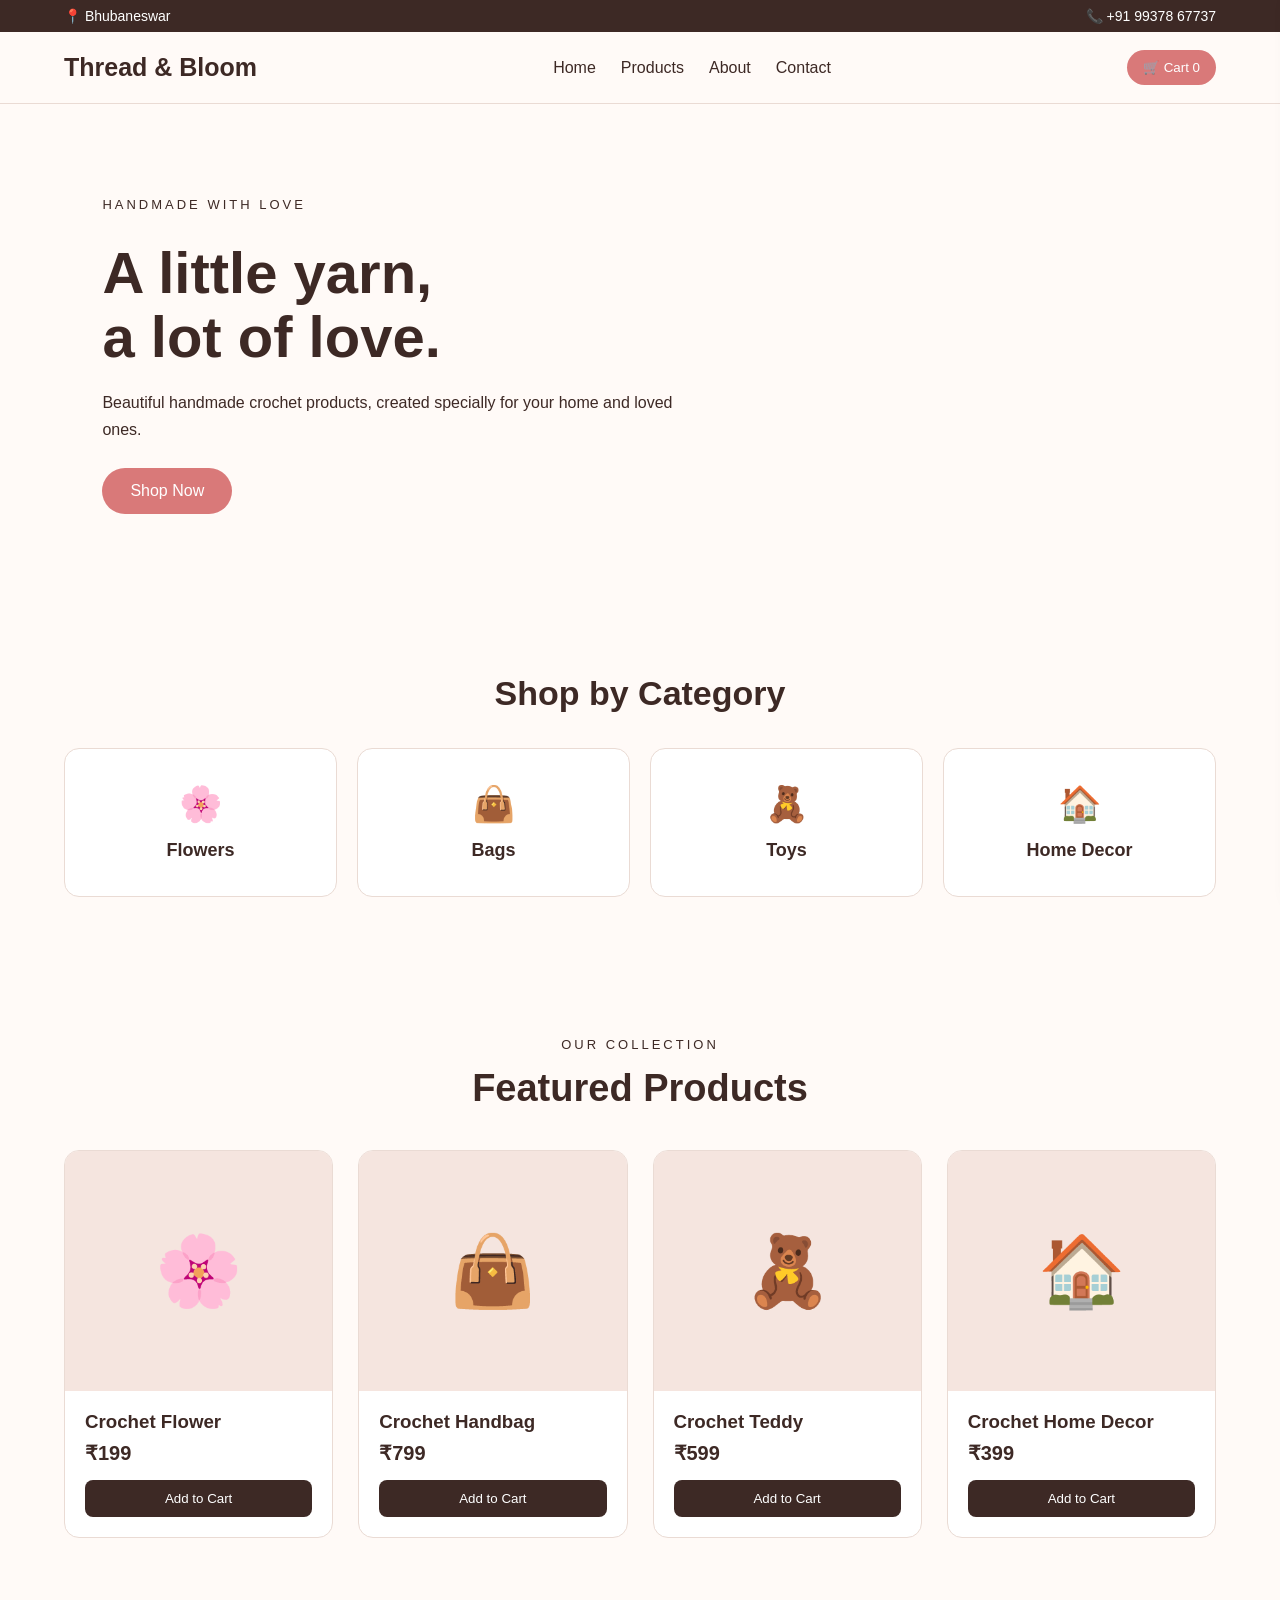
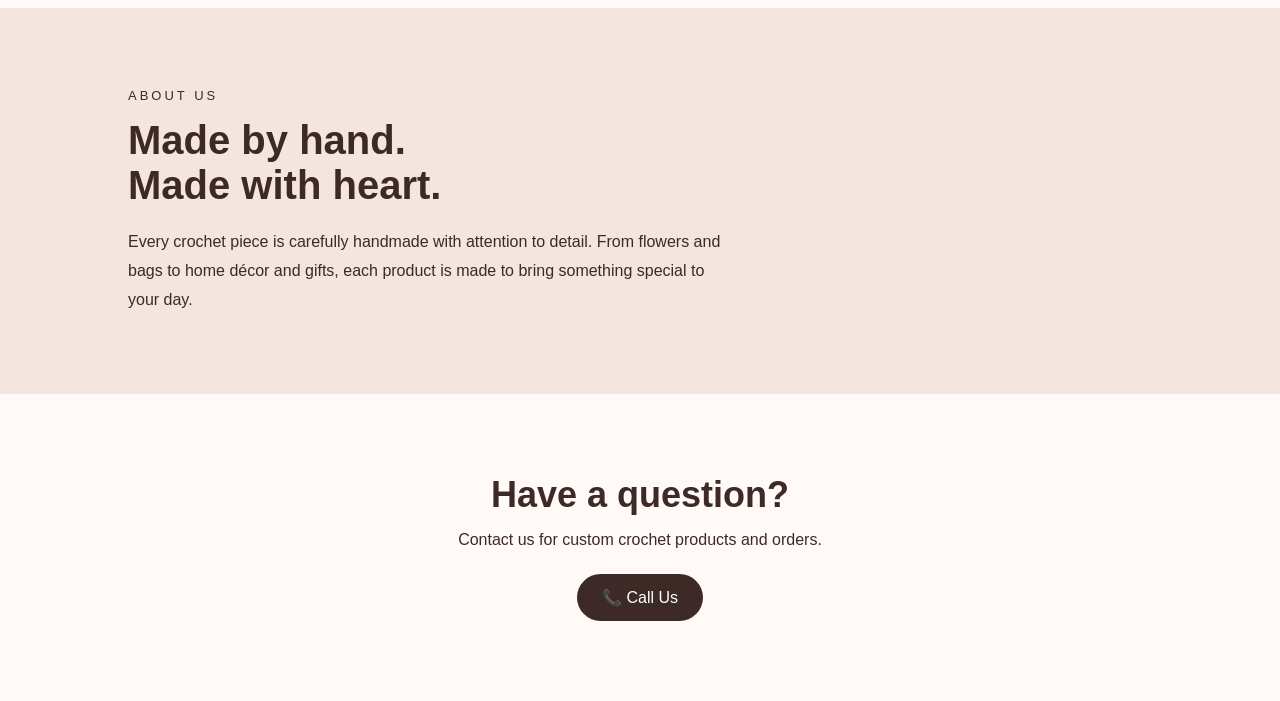
==== commit 4ffaacc5: "initial draft" ====
--- a/index.html
+++ b/index.html
@@ -1,854 +1,185 @@
 <!DOCTYPE html>
 <html lang="en">
+
 <head>
-  <meta charset="UTF-8">
-  <meta name="viewport" content="width=device-width, initial-scale=1.0">
+    <meta charset="UTF-8">
+    <meta name="viewport" content="width=device-width, initial-scale=1.0">
 
-  <title>Thread & Bloom Crochet | Handmade Crochet Products</title>
-  <meta name="description" content="Beautiful handmade crochet bags, flowers, home décor, gifts, toys and custom crochet products. Explore 100+ handmade products.">
+    <title>Thread & Bloom Crochet</title>
 
-  <link rel="preconnect" href="https://fonts.googleapis.com">
-  <link rel="preconnect" href="https://fonts.gstatic.com" crossorigin>
-  <link href="https://fonts.googleapis.com/css2?family=Cormorant+Garamond:wght@500;600;700&family=DM+Sans:wght@400;500;600;700&display=swap" rel="stylesheet">
-
-  <link rel="stylesheet" href="style.css">
+    <link rel="stylesheet" href="style.css">
 </head>
 
 <body>
 
-<!-- ================= TOP INFO BAR ================= -->
-
-<div class="top-info-bar">
-
-  <a
-    href="https://www.google.com/maps/search/?api=1&query=Bhubaneswar,Odisha"
-    target="_blank"
-    class="top-info-item location"
-  >
-    <span class="top-icon">📍</span>
-    <span>
-      <small>Visit Us</small>
-      Bhubaneswar, Odisha
-    </span>
-  </a>
-
-  <div class="top-info-right">
-
-    <a href="tel:+919937867737" class="top-info-item">
-      <span class="top-icon">📞</span>
-      <span>
-        <small>Call Us</small>
-        +91 99378 67737
-      </span>
-    </a>
-
-    <a
-      href="https://xyz.com"
-      target="_blank"
-      class="top-info-item"
-    >
-      <span class="top-icon">🌐</span>
-      <span>
-        <small>Website</small>
-        xyz.com
-      </span>
-    </a>
-
-    <div class="top-info-item timing">
-      <span class="top-icon">🕒</span>
-      <span>
-        <small>Opening Hours</small>
-        Mon–Sat · 9AM–7PM
-      </span>
+    <!-- Top Bar -->
+    <div class="top-bar">
+        <span>📍 Bhubaneswar</span>
+        <span>📞 +91 99378 67737</span>
     </div>
 
-  </div>
 
-</div>
+    <!-- Navigation -->
+    <header>
+        <div class="logo">
+            Thread & Bloom
+        </div>
 
-<!-- ================= HANDMADE QUOTE SLIDER ================= -->
+        <nav>
+            <a href="#">Home</a>
+            <a href="#products">Products</a>
+            <a href="#about">About</a>
+            <a href="#contact">Contact</a>
+        </nav>
 
-<section class="handmade-slider">
-
-  <div class="handmade-slide active">
-
-    <div class="handmade-slide-content">
-      <span class="handmade-label">HANDMADE WITH LOVE</span>
-
-      <h2>
-        “Every stitch tells a story,
-        <em>every piece holds a little love.</em>”
-      </h2>
-
-      <p>
-        Thoughtfully handmade crochet creations,
-        made slowly, beautifully and specially for you.
-      </p>
-    </div>
-
-    <div class="handmade-slide-image">
-      <img
-        src="https://images.unsplash.com/photo-1586023492125-27b2c045efd7?auto=format&fit=crop&w=900&q=85"
-        alt="Beautiful handmade crochet product"
-      >
-    </div>
-
-  </div>
+        <button class="cart-button" onclick="openCart()">
+            🛒 Cart <span id="cart-count">0</span>
+        </button>
+    </header>
 
 
-  <div class="handmade-slide">
+    <!-- Hero -->
+    <section class="hero">
 
-    <div class="handmade-slide-content">
-      <span class="handmade-label">CRAFTED BY HAND</span>
+        <div class="hero-text">
 
-      <h2>
-        “Made with patience,
-        <em>finished with love.</em>”
-      </h2>
+            <p class="small-title">
+                HANDMADE WITH LOVE
+            </p>
 
-      <p>
-        From delicate flowers to beautiful home décor,
-        every creation is made one stitch at a time.
-      </p>
-    </div>
+            <h1>
+                A little yarn,
+                <br>
+                a lot of love.
+            </h1>
 
-    <div class="handmade-slide-image">
-      <img
-        src="https://images.unsplash.com/photo-1602523961358-f9f03dd557db?auto=format&fit=crop&w=900&q=85"
-        alt="Handmade crochet craft"
-      >
-    </div>
+            <p>
+                Beautiful handmade crochet products,
+                created specially for your home and loved ones.
+            </p>
 
-  </div>
+            <a href="#products" class="shop-button">
+                Shop Now
+            </a>
+
+        </div>
+
+    </section>
 
 
-  <div class="handmade-slide">
+    <!-- Categories -->
+    <section class="categories">
 
-    <div class="handmade-slide-content">
-      <span class="handmade-label">UNIQUE • PERSONAL • HANDMADE</span>
+        <h2>Shop by Category</h2>
 
-      <h2>
-        “Not just something you buy,
-        <em>something made just for you.</em>”
-      </h2>
+        <div class="category-container">
 
-      <p>
-        Discover timeless handmade pieces created
-        with creativity, care and countless little stitches.
-      </p>
-    </div>
+            <div class="category">
+                🌸
+                <h3>Flowers</h3>
+            </div>
 
-    <div class="handmade-slide-image">
-      <img
-        src="https://images.unsplash.com/photo-1610701596007-11502861dcfa?auto=format&fit=crop&w=900&q=85"
-        alt="Handcrafted crochet collection"
-      >
-    </div>
+            <div class="category">
+                👜
+                <h3>Bags</h3>
+            </div>
 
-  </div>
+            <div class="category">
+                🧸
+                <h3>Toys</h3>
+            </div>
+
+            <div class="category">
+                🏠
+                <h3>Home Decor</h3>
+            </div>
+
+        </div>
+
+    </section>
 
 
-  <!-- Slider controls -->
+    <!-- Products -->
+    <section id="products" class="products-section">
 
-  <button class="handmade-prev" aria-label="Previous slide">
-    ‹
-  </button>
+        <p class="small-title">
+            OUR COLLECTION
+        </p>
 
-  <button class="handmade-next" aria-label="Next slide">
-    ›
-  </button>
+        <h2>Featured Products</h2>
+
+        <div id="product-container" class="product-container">
+            <!-- Products will come from JavaScript -->
+        </div>
+
+    </section>
 
 
-  <div class="handmade-dots">
-    <span class="handmade-dot active"></span>
-    <span class="handmade-dot"></span>
-    <span class="handmade-dot"></span>
-  </div>
+    <!-- About -->
+    <section id="about" class="about">
 
-</section>
+        <div>
+            <p class="small-title">ABOUT US</p>
 
-<!-- ================= HEADER ================= -->
+            <h2>Made by hand.<br>Made with heart.</h2>
 
-<header class="header">
+            <p>
+                Every crochet piece is carefully handmade
+                with attention to detail. From flowers and
+                bags to home décor and gifts, each product
+                is made to bring something special to your day.
+            </p>
+        </div>
 
-  <a href="#home" class="logo">
-    <span class="logo-flower">✿</span>
-    <span>
-      <strong>Thread & Bloom</strong>
-      <small>HANDMADE CROCHET</small>
-    </span>
-  </a>
-
-  <button class="menu" aria-label="Open Menu">☰</button>
-
-  <nav>
-    <a href="#home">Home</a>
-    <a href="#about">About</a>
-
-    <div class="dropdown">
-      <button class="drop-btn">
-        Products <span>⌄</span>
-      </button>
-
-      <div class="dropdown-content">
-        <a href="#bags">Crochet Bags</a>
-        <a href="#flowers">Crochet Flowers</a>
-        <a href="#home-decor">Home Décor</a>
-        <a href="#baby">Baby Collection</a>
-        <a href="#toys">Toys & Dolls</a>
-        <a href="#gifts">Gift Items</a>
-        <a href="#custom">Custom Orders</a>
-      </div>
-    </div>
-
-    <a href="#custom">Custom Orders</a>
-    <a href="#contact">Contact</a>
-
-    <a href="#" id="waBtn" class="header-whatsapp">
-      WhatsApp
-    </a>
-  </nav>
-
-</header>
+    </section>
 
 
-<!-- ================= HERO ================= -->
+    <!-- Contact -->
+    <section id="contact" class="contact">
 
-<main>
+        <h2>Have a question?</h2>
 
-<section id="home" class="hero">
+        <p>
+            Contact us for custom crochet products and orders.
+        </p>
 
-  <div class="hero-content">
+        <a href="tel:+919937867737">
+            📞 Call Us
+        </a>
 
-    <div class="trust">
-      ✦ 100+ Handmade Products
-      <span>•</span>
-      Made with Love
-    </div>
+    </section>
 
-    <h1>
-      Beautifully Handmade,
-      <em>One Stitch at a Time.</em>
-    </h1>
 
-    <p>
-      Discover beautiful crochet creations made with patience,
-      creativity and care — perfect for your home, gifts and special moments.
-    </p>
+    <!-- Cart -->
+    <div id="cart" class="cart">
 
-    <div class="hero-buttons">
-      <a href="#products" class="btn primary">
-        Explore Collection
-      </a>
+        <div class="cart-header">
+            <h2>Your Cart</h2>
 
-      <a href="#" id="heroWhatsApp" class="btn secondary">
-        Order on WhatsApp
-      </a>
-    </div>
+            <button onclick="closeCart()">✕</button>
+        </div>
 
-    <div class="hero-stats">
+        <div id="cart-items"></div>
 
-      <div>
-        <strong>100+</strong>
-        <span>Products</span>
-      </div>
+        <div class="cart-footer">
 
-      <div>
-        <strong>100%</strong>
-        <span>Handmade</span>
-      </div>
+            <h3>
+                Total:
+                ₹<span id="cart-total">0</span>
+            </h3>
 
-      <div>
-        <strong>Custom</strong>
-        <span>Designs</span>
-      </div>
+            <button class="checkout-button">
+                Checkout
+            </button>
+
+        </div>
 
     </div>
 
-  </div>
 
+    <!-- JavaScript -->
+    <script src="script.js"></script>
 
-  <div class="hero-visual">
+</body>
 
-    <div class="hero-image-main">
-      <img
-        src="https://images.unsplash.com/photo-1610701596007-11502861dcfa?auto=format&fit=crop&w=1000&q=85"
-        alt="Beautiful handmade crochet products">
-    </div>
-
-    <div class="floating-card">
-      <span>✿</span>
-      <div>
-        <strong>Handmade with Love</strong>
-        <small>Unique • Beautiful • Personal</small>
-      </div>
-    </div>
-
-  </div>
-
-</section>
-
-
-<!-- ================= MARQUEE ================= -->
-
-<section class="marquee">
-
-  <div class="marquee-track">
-    <span>HANDMADE WITH LOVE</span>
-    <i>✿</i>
-    <span>100+ CROCHET PRODUCTS</span>
-    <i>✿</i>
-    <span>CUSTOM ORDERS</span>
-    <i>✿</i>
-    <span>BEAUTIFUL GIFTS</span>
-    <i>✿</i>
-    <span>HANDMADE WITH LOVE</span>
-  </div>
-
-</section>
-
-
-<!-- ================= ABOUT ================= -->
-
-<section id="about" class="about section">
-
-  <div class="about-image">
-    <img
-      src="https://images.unsplash.com/photo-1604881991720-f91add269bed?auto=format&fit=crop&w=900&q=85"
-      alt="Handmade crochet craft">
-  </div>
-
-  <div class="about-content">
-
-    <div class="section-label">OUR STORY</div>
-
-    <h2>
-      Turning yarn into
-      <em>beautiful memories.</em>
-    </h2>
-
-    <p>
-      Every piece we create begins with yarn, imagination and a love
-      for handmade craftsmanship.
-    </p>
-
-    <p>
-      From everyday accessories to thoughtful gifts and charming
-      home décor, our crochet collection is made to bring warmth
-      and personality into everyday life.
-    </p>
-
-    <a href="#products" class="text-link">
-      Discover our collection →
-    </a>
-
-  </div>
-
-</section>
-
-
-<!-- ================= PRODUCTS ================= -->
-
-<section id="products" class="products section">
-
-  <div class="section-heading">
-
-    <div>
-      <div class="section-label">OUR COLLECTION</div>
-
-      <h2>
-        Handmade pieces for
-        <em>every occasion.</em>
-      </h2>
-    </div>
-
-    <p>
-      Explore our collection of 100+ beautiful crochet products.
-    </p>
-
-  </div>
-
-
-  <div class="product-grid">
-
-    <!-- BAG -->
-
-    <article class="product-card" id="bags">
-
-      <div class="product-image">
-
-        <img
-          src="https://images.unsplash.com/photo-1594223274512-ad4803739b7c?auto=format&fit=crop&w=800&q=85"
-          alt="Crochet bags">
-
-        <span class="product-tag">Popular</span>
-
-      </div>
-
-      <div class="product-info">
-
-        <span>01</span>
-
-        <h3>Crochet Bags</h3>
-
-        <p>
-          Stylish handmade bags for everyday use and special occasions.
-        </p>
-
-        <a href="#" class="product-link"
-           data-product="Crochet Bags">
-           Enquire on WhatsApp →
-        </a>
-
-      </div>
-
-    </article>
-
-
-    <!-- FLOWERS -->
-
-    <article class="product-card" id="flowers">
-
-      <div class="product-image">
-
-        <img
-          src="https://images.unsplash.com/photo-1490750967868-88aa4486c946?auto=format&fit=crop&w=800&q=85"
-          alt="Crochet flowers">
-
-      </div>
-
-      <div class="product-info">
-
-        <span>02</span>
-
-        <h3>Crochet Flowers</h3>
-
-        <p>
-          Colourful handmade flowers that stay beautiful forever.
-        </p>
-
-        <a href="#" class="product-link"
-           data-product="Crochet Flowers">
-           Enquire on WhatsApp →
-        </a>
-
-      </div>
-
-    </article>
-
-
-    <!-- HOME DECOR -->
-
-    <article class="product-card" id="home-decor">
-
-      <div class="product-image">
-
-        <img
-          src="https://images.unsplash.com/photo-1618220179428-22790b461013?auto=format&fit=crop&w=800&q=85"
-          alt="Crochet home decor">
-
-      </div>
-
-      <div class="product-info">
-
-        <span>03</span>
-
-        <h3>Home Décor</h3>
-
-        <p>
-          Warm and charming crochet pieces for your home.
-        </p>
-
-        <a href="#" class="product-link"
-           data-product="Crochet Home Décor">
-           Enquire on WhatsApp →
-        </a>
-
-      </div>
-
-    </article>
-
-
-    <!-- BABY -->
-
-    <article class="product-card" id="baby">
-
-      <div class="product-image">
-
-        <img
-          src="https://images.unsplash.com/photo-1519689680058-324335c77eba?auto=format&fit=crop&w=800&q=85"
-          alt="Crochet baby products">
-
-      </div>
-
-      <div class="product-info">
-
-        <span>04</span>
-
-        <h3>Baby Collection</h3>
-
-        <p>
-          Cute and thoughtful handmade pieces for little ones.
-        </p>
-
-        <a href="#" class="product-link"
-           data-product="Crochet Baby Collection">
-           Enquire on WhatsApp →
-        </a>
-
-      </div>
-
-    </article>
-
-
-    <!-- TOYS -->
-
-    <article class="product-card" id="toys">
-
-      <div class="product-image">
-
-        <img
-          src="https://images.unsplash.com/photo-1559454403-b8fb88521f11?auto=format&fit=crop&w=800&q=85"
-          alt="Crochet toys">
-
-      </div>
-
-      <div class="product-info">
-
-        <span>05</span>
-
-        <h3>Toys & Dolls</h3>
-
-        <p>
-          Adorable handmade crochet toys made for gifting and collecting.
-        </p>
-
-        <a href="#" class="product-link"
-           data-product="Crochet Toys & Dolls">
-           Enquire on WhatsApp →
-        </a>
-
-      </div>
-
-    </article>
-
-
-    <!-- GIFTS -->
-
-    <article class="product-card" id="gifts">
-
-      <div class="product-image">
-
-        <img
-          src="https://images.unsplash.com/photo-1513883049090-d0b7439799bf?auto=format&fit=crop&w=800&q=85"
-          alt="Crochet handmade gifts">
-
-      </div>
-
-      <div class="product-info">
-
-        <span>06</span>
-
-        <h3>Gift Collection</h3>
-
-        <p>
-          Handmade gifts for birthdays, anniversaries and special moments.
-        </p>
-
-        <a href="#" class="product-link"
-           data-product="Crochet Gift Collection">
-           Enquire on WhatsApp →
-        </a>
-
-      </div>
-
-    </article>
-
-  </div>
-
-</section>
-
-
-<!-- ================= WHY US ================= -->
-
-<section class="why section">
-
-  <div class="section-heading centered">
-
-    <div class="section-label">WHY HANDMADE</div>
-
-    <h2>
-      Made differently,
-      <em>made personally.</em>
-    </h2>
-
-  </div>
-
-
-  <div class="why-grid">
-
-    <div class="why-card">
-      <div class="why-icon">✿</div>
-      <h3>Handmade</h3>
-      <p>
-        Every piece is carefully crafted by hand.
-      </p>
-    </div>
-
-    <div class="why-card">
-      <div class="why-icon">♡</div>
-      <h3>Made with Love</h3>
-      <p>
-        Thoughtful details make every creation special.
-      </p>
-    </div>
-
-    <div class="why-card">
-      <div class="why-icon">✧</div>
-      <h3>Custom Designs</h3>
-      <p>
-        Request colours, sizes and designs that suit you.
-      </p>
-    </div>
-
-    <div class="why-card">
-      <div class="why-icon">🎁</div>
-      <h3>Perfect Gifts</h3>
-      <p>
-        Unique handmade gifts for people you love.
-      </p>
-    </div>
-
-  </div>
-
-</section>
-
-
-<!-- ================= CUSTOM ORDER ================= -->
-
-<section id="custom" class="custom section">
-
-  <div class="custom-content">
-
-    <div class="section-label">CUSTOM ORDERS</div>
-
-    <h2>
-      Dream it.
-      <em>We'll crochet it.</em>
-    </h2>
-
-    <p>
-      Have something special in mind? Tell us what you'd like,
-      and we'll discuss the design, colour and details with you.
-    </p>
-
-    <div class="custom-points">
-      <span>✓ Choose your colour</span>
-      <span>✓ Choose your size</span>
-      <span>✓ Personalised designs</span>
-      <span>✓ Special gift orders</span>
-    </div>
-
-  </div>
-
-
-  <form id="orderForm" class="order-form">
-
-    <h3>Request a Custom Order</h3>
-
-    <label>Your Name</label>
-    <input
-      type="text"
-      name="name"
-      placeholder="Enter your name"
-      required
-    >
-
-    <label>What would you like?</label>
-
-    <select name="item" required>
-
-      <option value="">Select a product</option>
-
-      <option>Crochet Bag</option>
-      <option>Crochet Flower</option>
-      <option>Home Décor</option>
-      <option>Baby Item</option>
-      <option>Crochet Toy</option>
-      <option>Gift Item</option>
-      <option>Other Custom Design</option>
-
-    </select>
-
-
-    <label>Tell us about it</label>
-
-    <textarea
-      name="message"
-      rows="4"
-      placeholder="Colour, size, quantity or any special request..."
-      required
-    ></textarea>
-
-
-    <button type="submit" class="btn primary full">
-      Send Enquiry on WhatsApp
-    </button>
-
-  </form>
-
-</section>
-
-
-<!-- ================= REVIEWS ================= -->
-
-<section class="reviews section">
-
-  <div class="section-heading centered">
-
-    <div class="section-label">KIND WORDS</div>
-
-    <h2>
-      Loved by people who
-      <em>love handmade.</em>
-    </h2>
-
-  </div>
-
-
-  <div class="review-grid">
-
-    <div class="review">
-      <div class="stars">★★★★★</div>
-
-      <p>
-        “The crochet bag was even more beautiful than I expected.
-        The finishing was lovely!”
-      </p>
-
-      <strong>— Happy Customer</strong>
-    </div>
-
-
-    <div class="review">
-      <div class="stars">★★★★★</div>
-
-      <p>
-        “I ordered handmade flowers as a gift and they turned out
-        absolutely beautiful.”
-      </p>
-
-      <strong>— Happy Customer</strong>
-    </div>
-
-
-    <div class="review">
-      <div class="stars">★★★★★</div>
-
-      <p>
-        “Beautiful work and very thoughtful packaging. I will
-        definitely order again.”
-      </p>
-
-      <strong>— Happy Customer</strong>
-    </div>
-
-  </div>
-
-</section>
-
-
-<!-- ================= CONTACT ================= -->
-
-<section id="contact" class="contact section">
-
-  <div>
-
-    <div class="section-label">GET IN TOUCH</div>
-
-    <h2>
-      Let's create something
-      <em>beautiful together.</em>
-    </h2>
-
-  </div>
-
-
-  <div class="contact-details">
-
-    <a href="#" id="contactWhatsApp">
-      <span>WhatsApp</span>
-      +91 99378 67737
-    </a>
-
-    <a href="tel:+919937867737">
-      <span>Call Us</span>
-      +91 99378 67737
-    </a>
-
-  </div>
-
-</section>
-
-</main>
-
-
-<!-- ================= FOOTER ================= -->
-
-<footer>
-
-  <div class="footer-brand">
-
-    <div class="logo">
-      <span class="logo-flower">✿</span>
-
-      <span>
-        <strong>Thread & Bloom</strong>
-        <small>HANDMADE CROCHET</small>
-      </span>
-    </div>
-
-    <p>
-      Beautiful handmade crochet creations,
-      made with love.
-    </p>
-
-  </div>
-
-
-  <div class="footer-links">
-
-    <a href="#home">Home</a>
-    <a href="#about">About</a>
-    <a href="#products">Products</a>
-    <a href="#custom">Custom Orders</a>
-    <a href="#contact">Contact</a>
-
-  </div>
-
-
-  <div class="footer-bottom">
-    © 2026 Thread & Bloom Crochet. All rights reserved.
-  </div>
-
-</footer>
-
-<!-- Floating WhatsApp -->
-<a
-  href="https://wa.me/919937867737"
-  target="_blank"
-  rel="noopener"
-  class="floating-whatsapp"
-  aria-label="Chat on WhatsApp"
->
-  <svg viewBox="0 0 32 32" aria-hidden="true">
-    <path
-      fill="currentColor"
-      d="M19.11 17.21c-.27-.14-1.6-.79-1.85-.88-.25-.09-.43-.14-.61.14-.18.27-.7.88-.86 1.06-.16.18-.32.2-.59.07-.27-.14-1.13-.42-2.15-1.34-.79-.7-1.33-1.57-1.49-1.83-.16-.27-.02-.41.12-.55.12-.12.27-.32.41-.48.14-.16.18-.27.27-.45.09-.18.05-.34-.02-.48-.07-.14-.61-1.47-.84-2.01-.22-.53-.45-.46-.61-.47h-.52c-.18 0-.48.07-.73.34-.25.27-.95.93-.95 2.26s.98 2.62 1.11 2.8c.14.18 1.93 2.95 4.68 4.14.65.28 1.16.45 1.55.57.65.21 1.24.18 1.71.11.52-.08 1.6-.66 1.82-1.29.23-.64.23-1.18.16-1.29-.07-.11-.25-.18-.52-.32z"
-    />
-    <path
-      fill="currentColor"
-      d="M16.02 3.2c-7.07 0-12.8 5.73-12.8 12.8 0 2.26.59 4.38 1.63 6.22L3.2 28.8l6.75-1.61a12.74 12.74 0 0 0 6.07 1.54h.01c7.06 0 12.8-5.74 12.8-12.8S23.08 3.2 16.02 3.2zm0 23.42h-.01a10.62 10.62 0 0 1-5.41-1.48l-.39-.23-4.01.96.96-3.91-.25-.4a10.61 10.61 0 1 1 9.11 5.06z"
-    />
-  </svg>
-</a>+</html>
--- a/style.css
+++ b/style.css
@@ -1,1469 +1,422 @@
-:root {
-  --cream: #fbf6ee;
-  --cream-dark: #f1e7da;
-  --rose: #b76e79;
-  --rose-dark: #96515e;
-  --brown: #3d3030;
-  --muted: #756767;
-  --white: #fffdf9;
-  --border: #e8dcd0;
-  --shadow: 0 20px 60px rgba(80, 50, 45, 0.10);
-}
-
 * {
-  margin: 0;
-  padding: 0;
-  box-sizing: border-box;
-}
-
-html {
-  scroll-behavior: smooth;
+    margin: 0;
+    padding: 0;
+    box-sizing: border-box;
 }
 
 body {
-  background: var(--cream);
-  color: var(--brown);
-  font-family: "DM Sans", sans-serif;
-  line-height: 1.6;
-}
-
-img {
-  width: 100%;
-  display: block;
-}
-
-a {
-  color: inherit;
-  text-decoration: none;
-}
-
-button,
-input,
-textarea,
-select {
-  font-family: inherit;
-}
-
-.header {
-  height: 82px;
-  padding: 0 6%;
-  display: flex;
-  align-items: center;
-  justify-content: space-between;
-  background: rgba(251, 246, 238, 0.96);
-  border-bottom: 1px solid var(--border);
-  position: sticky;
-  top: 0;
-  z-index: 1000;
-  backdrop-filter: blur(10px);
+    font-family: Arial, sans-serif;
+    background: #fffaf7;
+    color: #3d2925;
+}
+
+
+/* TOP BAR */
+
+.top-bar {
+    background: #3d2925;
+    color: white;
+
+    padding: 8px 5%;
+
+    display: flex;
+    justify-content: space-between;
+
+    font-size: 14px;
+}
+
+
+/* HEADER */
+
+header {
+    background: #fffaf7;
+
+    padding: 18px 5%;
+
+    display: flex;
+    align-items: center;
+    justify-content: space-between;
+
+    border-bottom: 1px solid #eadbd4;
+
+    position: sticky;
+    top: 0;
+
+    z-index: 10;
 }
 
 .logo {
-  display: flex;
-  align-items: center;
-  gap: 10px;
-}
-
-.logo-flower {
-  color: var(--rose);
-  font-size: 30px;
-}
-
-.logo strong {
-  display: block;
-  font-family: "Cormorant Garamond", serif;
-  font-size: 27px;
-  line-height: 1;
-}
-
-.logo small {
-  display: block;
-  font-size: 8px;
-  letter-spacing: 3px;
-  margin-top: 4px;
-  color: var(--muted);
-}
-
-.header nav {
-  display: flex;
-  align-items: center;
-  gap: 27px;
-  font-size: 14px;
-  font-weight: 500;
-}
-
-.header nav > a:hover {
-  color: var(--rose);
-}
-
-.dropdown {
-  position: relative;
-}
-
-.drop-btn {
-  border: 0;
-  background: transparent;
-  color: var(--brown);
-  font-size: 14px;
-  cursor: pointer;
-  padding: 30px 0;
-}
-
-.dropdown-content {
-  position: absolute;
-  top: 70px;
-  left: -20px;
-  min-width: 210px;
-  background: var(--white);
-  border: 1px solid var(--border);
-  box-shadow: var(--shadow);
-  padding: 10px;
-  border-radius: 10px;
-
-  opacity: 0;
-  visibility: hidden;
-  transform: translateY(10px);
-  transition: 0.25s ease;
-}
-
-.dropdown:hover .dropdown-content {
-  opacity: 1;
-  visibility: visible;
-  transform: translateY(0);
-}
-
-.dropdown-content a {
-  display: block;
-  padding: 10px 12px;
-  border-radius: 6px;
-}
-
-.dropdown-content a:hover {
-  background: var(--cream);
-  color: var(--rose);
-}
-
-.header-whatsapp {
-  background: var(--rose);
-  color: white !important;
-  padding: 11px 18px;
-  border-radius: 30px;
-}
-
-.header-whatsapp:hover {
-  background: var(--rose-dark);
-}
-
-.menu {
-  display: none;
-  border: 0;
-  background: transparent;
-  font-size: 27px;
-  cursor: pointer;
+    font-size: 25px;
+    font-weight: bold;
+}
+
+nav {
+    display: flex;
+    gap: 25px;
+}
+
+nav a {
+    text-decoration: none;
+    color: #3d2925;
+}
+
+.cart-button {
+    border: none;
+    background: #d97979;
+    color: white;
+
+    padding: 10px 16px;
+
+    border-radius: 20px;
+
+    cursor: pointer;
 }
 
 
 /* HERO */
 
 .hero {
-  min-height: 700px;
-  padding: 80px 7%;
-  display: grid;
-  grid-template-columns: 1fr 0.9fr;
-  gap: 70px;
-  align-items: center;
-}
-
-.trust {
-  color: var(--rose);
-  font-size: 13px;
-  letter-spacing: 0.5px;
-  margin-bottom: 20px;
-}
-
-.trust span {
-  margin: 0 8px;
-  color: #c5aaa2;
+    min-height: 500px;
+
+    display: flex;
+    align-items: center;
+
+    padding: 60px 8%;
+
+    background:
+        linear-gradient(
+            rgba(255, 250, 247, 0.8),
+            rgba(255, 250, 247, 0.8)
+        );
+}
+
+.hero-text {
+    max-width: 600px;
+}
+
+.small-title {
+    letter-spacing: 3px;
+    font-size: 13px;
+    margin-bottom: 15px;
 }
 
 .hero h1 {
-  font-family: "Cormorant Garamond", serif;
-  font-size: clamp(52px, 6vw, 82px);
-  line-height: 0.94;
-  font-weight: 600;
-  max-width: 700px;
-}
-
-.hero h1 em,
-.about h2 em,
-.section-heading h2 em,
-.custom h2 em,
-.contact h2 em {
-  color: var(--rose);
-  font-style: italic;
-}
-
-.hero-content > p {
-  max-width: 570px;
-  color: var(--muted);
-  font-size: 17px;
-  margin: 30px 0;
-}
-
-.hero-buttons {
-  display: flex;
-  gap: 14px;
-  flex-wrap: wrap;
-}
-
-.btn {
-  display: inline-flex;
-  justify-content: center;
-  align-items: center;
-  min-height: 50px;
-  padding: 0 25px;
-  border-radius: 30px;
-  font-weight: 600;
-  border: 1px solid var(--rose);
-  cursor: pointer;
-  transition: 0.25s;
-}
-
-.btn.primary {
-  background: var(--rose);
-  color: white;
-}
-
-.btn.primary:hover {
-  background: var(--rose-dark);
-}
-
-.btn.secondary {
-  color: var(--rose);
-  background: transparent;
-}
-
-.btn.secondary:hover {
-  background: var(--rose);
-  color: white;
-}
-
-.hero-stats {
-  display: flex;
-  gap: 45px;
-  margin-top: 45px;
-}
-
-.hero-stats div {
-  display: flex;
-  flex-direction: column;
-}
-
-.hero-stats strong {
-  font-family: "Cormorant Garamond", serif;
-  font-size: 32px;
-}
-
-.hero-stats span {
-  color: var(--muted);
-  font-size: 12px;
-}
-
-.hero-visual {
-  position: relative;
-  max-width: 530px;
-  justify-self: center;
-}
-
-.hero-image-main {
-  border-radius: 260px 260px 20px 20px;
-  overflow: hidden;
-  aspect-ratio: 0.82;
-  box-shadow: var(--shadow);
-}
-
-.hero-image-main img {
-  height: 100%;
-  object-fit: cover;
-}
-
-.floating-card {
-  position: absolute;
-  bottom: 30px;
-  left: -40px;
-  background: var(--white);
-  padding: 17px 22px;
-  border-radius: 12px;
-  display: flex;
-  gap: 13px;
-  align-items: center;
-  box-shadow: var(--shadow);
-}
-
-.floating-card > span {
-  color: var(--rose);
-  font-size: 27px;
-}
-
-.floating-card strong,
-.floating-card small {
-  display: block;
-}
-
-.floating-card strong {
-  font-size: 13px;
-}
-
-.floating-card small {
-  color: var(--muted);
-  font-size: 11px;
-}
-
-
-/* MARQUEE */
-
-.marquee {
-  overflow: hidden;
-  background: var(--rose);
-  color: white;
-  padding: 15px 0;
-}
-
-.marquee-track {
-  display: flex;
-  width: max-content;
-  align-items: center;
-  gap: 25px;
-  font-size: 12px;
-  letter-spacing: 3px;
-  animation: move 25s linear infinite;
-}
-
-.marquee-track i {
-  font-style: normal;
-}
-
-@keyframes move {
-  from {
-    transform: translateX(0);
-  }
-
-  to {
-    transform: translateX(-50%);
-  }
-}
-
-
-/* GENERAL */
-
-.section {
-  padding: 110px 7%;
-}
-
-.section-label {
-  color: var(--rose);
-  font-size: 11px;
-  letter-spacing: 3px;
-  font-weight: 700;
-  margin-bottom: 13px;
-}
-
-.section h2,
-.section-heading h2 {
-  font-family: "Cormorant Garamond", serif;
-  font-size: clamp(42px, 5vw, 62px);
-  line-height: 0.98;
-  font-weight: 600;
+    font-size: 58px;
+    line-height: 1.1;
+    margin-bottom: 20px;
+}
+
+.hero p {
+    line-height: 1.7;
+    margin-bottom: 25px;
+}
+
+.shop-button {
+    display: inline-block;
+
+    background: #d97979;
+    color: white;
+
+    text-decoration: none;
+
+    padding: 14px 28px;
+
+    border-radius: 25px;
+}
+
+
+/* CATEGORIES */
+
+.categories {
+    text-align: center;
+    padding: 70px 5%;
+}
+
+.categories h2 {
+    font-size: 34px;
+    margin-bottom: 35px;
+}
+
+.category-container {
+    display: grid;
+
+    grid-template-columns:
+        repeat(4, 1fr);
+
+    gap: 20px;
+}
+
+.category {
+    background: white;
+
+    padding: 35px 20px;
+
+    border-radius: 15px;
+
+    border: 1px solid #eadbd4;
+
+    font-size: 35px;
+}
+
+.category h3 {
+    font-size: 18px;
+    margin-top: 15px;
+}
+
+
+/* PRODUCTS */
+
+.products-section {
+    padding: 70px 5%;
+    text-align: center;
+}
+
+.products-section h2 {
+    font-size: 38px;
+    margin-bottom: 40px;
+}
+
+.product-container {
+    display: grid;
+
+    grid-template-columns:
+        repeat(4, 1fr);
+
+    gap: 25px;
+}
+
+.product {
+    background: white;
+
+    border: 1px solid #eadbd4;
+
+    border-radius: 15px;
+
+    overflow: hidden;
+
+    text-align: left;
+}
+
+.product-image {
+    height: 240px;
+
+    display: flex;
+    align-items: center;
+    justify-content: center;
+
+    background: #f5e5df;
+
+    font-size: 70px;
+}
+
+.product-info {
+    padding: 20px;
+}
+
+.product-info h3 {
+    margin-bottom: 8px;
+}
+
+.price {
+    font-size: 20px;
+    font-weight: bold;
+
+    margin-bottom: 15px;
+}
+
+.add-button {
+    width: 100%;
+
+    padding: 11px;
+
+    border: none;
+
+    background: #3d2925;
+    color: white;
+
+    border-radius: 8px;
+
+    cursor: pointer;
 }
 
 
 /* ABOUT */
 
 .about {
-  display: grid;
-  grid-template-columns: 0.9fr 1fr;
-  gap: 90px;
-  align-items: center;
-}
-
-.about-image {
-  height: 600px;
-  overflow: hidden;
-  border-radius: 20px 180px 20px 20px;
-}
-
-.about-image img {
-  height: 100%;
-  object-fit: cover;
-}
-
-.about-content p {
-  color: var(--muted);
-  max-width: 550px;
-  margin-top: 25px;
-}
-
-.text-link {
-  display: inline-block;
-  margin-top: 30px;
-  color: var(--rose);
-  font-weight: 700;
-}
-
-
-/* PRODUCTS */
-
-.products {
-  background: var(--white);
-}
-
-.section-heading {
-  display: flex;
-  justify-content: space-between;
-  align-items: end;
-  gap: 30px;
-  margin-bottom: 55px;
-}
-
-.section-heading > p {
-  max-width: 350px;
-  color: var(--muted);
-}
-
-.product-grid {
-  display: grid;
-  grid-template-columns: repeat(3, 1fr);
-  gap: 25px;
-}
-
-.product-card {
-  background: var(--cream);
-  border: 1px solid var(--border);
-  overflow: hidden;
-  border-radius: 14px;
-  transition: 0.3s;
-}
-
-.product-card:hover {
-  transform: translateY(-6px);
-  box-shadow: var(--shadow);
-}
-
-.product-image {
-  height: 330px;
-  position: relative;
-  overflow: hidden;
-}
-
-.product-image img {
-  height: 100%;
-  object-fit: cover;
-  transition: 0.5s;
-}
-
-.product-card:hover .product-image img {
-  transform: scale(1.05);
-}
-
-.product-tag {
-  position: absolute;
-  top: 15px;
-  left: 15px;
-  background: var(--rose);
-  color: white;
-  padding: 6px 11px;
-  border-radius: 20px;
-  font-size: 10px;
-}
-
-.product-info {
-  padding: 25px;
-}
-
-.product-info > span {
-  color: var(--rose);
-  font-size: 11px;
-}
-
-.product-info h3 {
-  font-family: "Cormorant Garamond", serif;
-  font-size: 30px;
-  margin: 5px 0;
-}
-
-.product-info p {
-  color: var(--muted);
-  font-size: 13px;
-  margin-bottom: 18px;
-}
-
-.product-link {
-  color: var(--rose);
-  font-size: 13px;
-  font-weight: 700;
-}
-
-
-/* WHY */
-
-.centered {
-  display: block;
-  text-align: center;
-}
-
-.centered h2 {
-  max-width: 650px;
-  margin: auto;
-}
-
-.why-grid {
-  margin-top: 55px;
-  display: grid;
-  grid-template-columns: repeat(4, 1fr);
-  gap: 20px;
-}
-
-.why-card {
-  text-align: center;
-  padding: 35px 20px;
-  border: 1px solid var(--border);
-  border-radius: 12px;
-}
-
-.why-icon {
-  font-size: 32px;
-  color: var(--rose);
-  margin-bottom: 15px;
-}
-
-.why-card h3 {
-  font-family: "Cormorant Garamond", serif;
-  font-size: 27px;
-}
-
-.why-card p {
-  color: var(--muted);
-  font-size: 13px;
-  margin-top: 8px;
-}
-
-
-/* CUSTOM */
-
-.custom {
-  background: var(--cream-dark);
-  display: grid;
-  grid-template-columns: 1fr 0.8fr;
-  gap: 80px;
-  align-items: center;
-}
-
-.custom-content > p {
-  color: var(--muted);
-  max-width: 550px;
-  margin: 25px 0;
-}
-
-.custom-points {
-  display: grid;
-  grid-template-columns: 1fr 1fr;
-  gap: 12px;
-  color: var(--brown);
-  font-size: 13px;
-}
-
-.custom-points span::first-letter {
-  color: var(--rose);
-}
-
-.order-form {
-  background: var(--white);
-  padding: 35px;
-  border-radius: 15px;
-  box-shadow: var(--shadow);
-}
-
-.order-form h3 {
-  font-family: "Cormorant Garamond", serif;
-  font-size: 32px;
-  margin-bottom: 20px;
-}
-
-.order-form label {
-  display: block;
-  font-size: 12px;
-  font-weight: 600;
-  margin: 15px 0 6px;
-}
-
-.order-form input,
-.order-form textarea,
-.order-form select {
-  width: 100%;
-  border: 1px solid var(--border);
-  background: var(--cream);
-  padding: 13px 14px;
-  border-radius: 7px;
-  outline: none;
-}
-
-.order-form input:focus,
-.order-form textarea:focus,
-.order-form select:focus {
-  border-color: var(--rose);
-}
-
-.full {
-  width: 100%;
-  margin-top: 18px;
-}
-
-
-/* REVIEWS */
-
-.review-grid {
-  display: grid;
-  grid-template-columns: repeat(3, 1fr);
-  gap: 25px;
-  margin-top: 55px;
-}
-
-.review {
-  padding: 35px;
-  background: var(--white);
-  border: 1px solid var(--border);
-  border-radius: 12px;
-}
-
-.stars {
-  color: var(--rose);
-  letter-spacing: 3px;
-  margin-bottom: 18px;
-}
-
-.review p {
-  color: var(--muted);
-  font-family: "Cormorant Garamond", serif;
-  font-size: 21px;
-  line-height: 1.3;
-}
-
-.review strong {
-  display: block;
-  margin-top: 20px;
-  font-size: 12px;
+    padding: 80px 10%;
+
+    background: #f5e5df;
+}
+
+.about h2 {
+    font-size: 40px;
+
+    margin-bottom: 20px;
+}
+
+.about p:last-child {
+    max-width: 600px;
+
+    line-height: 1.8;
 }
 
 
 /* CONTACT */
 
 .contact {
-  background: var(--brown);
-  color: white;
-  display: flex;
-  justify-content: space-between;
-  align-items: center;
-  gap: 50px;
+    text-align: center;
+
+    padding: 80px 20px;
 }
 
 .contact h2 {
-  font-family: "Cormorant Garamond", serif;
-  font-size: clamp(40px, 5vw, 60px);
-  line-height: 1;
-  max-width: 650px;
-}
-
-.contact-details {
-  display: flex;
-  flex-direction: column;
-  gap: 20px;
-  min-width: 230px;
-}
-
-.contact-details a {
-  border-bottom: 1px solid rgba(255,255,255,0.2);
-  padding-bottom: 12px;
-}
-
-.contact-details span {
-  display: block;
-  color: #d7aaa9;
-  font-size: 10px;
-  letter-spacing: 2px;
-  text-transform: uppercase;
-}
-
-
-/* FOOTER */
-
-footer {
-  background: #2e2424;
-  color: white;
-  padding: 55px 7% 25px;
-}
-
-.footer-brand p {
-  color: #b9a8a5;
-  max-width: 350px;
-  margin-top: 18px;
-  font-size: 13px;
-}
-
-.footer-links {
-  display: flex;
-  gap: 25px;
-  flex-wrap: wrap;
-  margin: 35px 0;
-  font-size: 13px;
-}
-
-.footer-links a:hover {
-  color: #d7aaa9;
-}
-
-.footer-bottom {
-  border-top: 1px solid rgba(255,255,255,0.12);
-  padding-top: 20px;
-  color: #9e8f8c;
-  font-size: 11px;
-}
-
-/* ================= FLOATING WHATSAPP ================= */
-
-.floating-whatsapp {
-  position: fixed;
-  right: 22px;
-  bottom: 22px;
-
-  width: 58px;
-  height: 58px;
-
-  background: #25D366;
-  color: #ffffff;
-
-  border-radius: 50%;
-
-  display: flex;
-  align-items: center;
-  justify-content: center;
-
-  text-decoration: none;
-
-  box-shadow: 0 6px 20px rgba(0, 0, 0, 0.22);
-
-  z-index: 9999;
-
-  transition: transform 0.25s ease, box-shadow 0.25s ease;
-}
-
-.floating-whatsapp svg {
-  width: 34px;
-  height: 34px;
-  display: block;
-}
-
-.floating-whatsapp:hover {
-  transform: scale(1.08);
-  box-shadow: 0 8px 25px rgba(0, 0, 0, 0.28);
-}
-
-@media (max-width: 700px) {
-  .floating-whatsapp {
-    right: 16px;
-    bottom: 16px;
-
-    width: 54px;
-    height: 54px;
-  }
-
-  .floating-whatsapp svg {
-    width: 31px;
-    height: 31px;
-  }
-}
+    font-size: 36px;
+    margin-bottom: 15px;
+}
+
+.contact a {
+    display: inline-block;
+
+    margin-top: 25px;
+
+    padding: 14px 25px;
+
+    background: #3d2925;
+
+    color: white;
+
+    text-decoration: none;
+
+    border-radius: 25px;
+}
+
+
+/* CART */
+
+.cart {
+    position: fixed;
+
+    top: 0;
+    right: -400px;
+
+    width: 380px;
+    height: 100vh;
+
+    background: white;
+
+    box-shadow: -5px 0 20px rgba(0,0,0,0.15);
+
+    padding: 25px;
+
+    z-index: 100;
+
+    transition: right 0.3s;
+}
+
+.cart.active {
+    right: 0;
+}
+
+.cart-header {
+    display: flex;
+    justify-content: space-between;
+
+    margin-bottom: 30px;
+}
+
+.cart-header button {
+    border: none;
+    background: none;
+
+    font-size: 20px;
+
+    cursor: pointer;
+}
+
+.cart-item {
+    display: flex;
+    justify-content: space-between;
+
+    padding: 15px 0;
+
+    border-bottom: 1px solid #ddd;
+}
+
+.cart-footer {
+    margin-top: 30px;
+}
+
+.checkout-button {
+    width: 100%;
+
+    margin-top: 20px;
+
+    padding: 14px;
+
+    border: none;
+
+    background: #d97979;
+
+    color: white;
+
+    border-radius: 8px;
+
+    cursor: pointer;
+}
+
 
 /* MOBILE */
 
-@media (max-width: 850px) {
-
-  .header {
-    height: 72px;
-  }
-
-  .menu {
-    display: block;
-  }
-
-  .header nav {
-    display: none;
-    position: absolute;
-    top: 72px;
-    left: 0;
-    right: 0;
-    padding: 20px 7%;
-    background: var(--cream);
-    flex-direction: column;
-    align-items: stretch;
-    gap: 5px;
-    border-bottom: 1px solid var(--border);
-  }
-
-  .header nav > a {
-    padding: 12px 0;
-  }
-
-  .drop-btn {
-    padding: 12px 0;
-    width: 100%;
-    text-align: left;
-  }
-
-  .dropdown-content {
-    position: static;
-    display: none;
-    opacity: 1;
-    visibility: visible;
-    transform: none;
-    box-shadow: none;
-    border: 0;
-    background: var(--cream-dark);
-  }
-
-  .dropdown.open .dropdown-content {
-    display: block;
-  }
-
-  .header-whatsapp {
-    text-align: center;
-  }
-
-  .hero {
-    grid-template-columns: 1fr;
-    padding-top: 55px;
-  }
-
-  .hero-visual {
-    max-width: 450px;
-  }
-
-  .about,
-  .custom {
-    grid-template-columns: 1fr;
-    gap: 50px;
-  }
-
-  .about-image {
-    height: 450px;
-  }
-
-  .product-grid {
-    grid-template-columns: repeat(2, 1fr);
-  }
-
-  .why-grid {
-    grid-template-columns: repeat(2, 1fr);
-  }
-
-  .contact {
-    display: block;
-  }
-
-  .contact-details {
-    margin-top: 40px;
-  }
-
-}
-
-
-@media (max-width: 550px) {
-
-  .section {
-    padding: 75px 5%;
-  }
-
-  .hero {
-    padding: 55px 5%;
-  }
-
-  .hero h1 {
-    font-size: 54px;
-  }
-
-  .hero-stats {
-    gap: 20px;
-  }
-
-  .floating-card {
-    left: 10px;
-    bottom: 15px;
-  }
-
-  .section-heading {
-    display: block;
-  }
-
-  .section-heading > p {
-    margin-top: 20px;
-  }
-
-  .product-grid {
-    grid-template-columns: 1fr;
-  }
-
-  .why-grid {
-    grid-template-columns: 1fr;
-  }
-
-  .custom-points {
-    grid-template-columns: 1fr;
-  }
-
-  .order-form {
-    padding: 25px 20px;
-  }
-
-  .about-image {
-    height: 380px;
-  }
-
-  .product-image {
-    height: 300px;
-  }
-
-}
-
-/* ================= TOP INFO BAR ================= */
-
-.top-info-bar {
-  width: 100%;
-  background: #f7eee8;
-  border-bottom: 1px solid rgba(80, 50, 40, 0.12);
-
-  display: flex;
-  align-items: center;
-  justify-content: space-between;
-
-  padding: 9px 5%;
-  box-sizing: border-box;
-
-  font-family: "DM Sans", sans-serif;
-  font-size: 13px;
-  color: #5c4942;
-}
-
-.top-location {
-  font-weight: 500;
-}
-
-.top-contact {
-  display: flex;
-  align-items: center;
-  gap: 24px;
-}
-
-.top-contact span {
-  white-space: nowrap;
-}
-
-
-/* Mobile */
-
 @media (max-width: 768px) {
 
-  .top-info-bar {
-    padding: 8px 4%;
-    font-size: 11px;
-  }
-
-  .top-contact {
-    gap: 10px;
-  }
-
-  .top-contact span:nth-child(2) {
-    display: none;
-  }
-
-}
-
-@media (max-width: 500px) {
-
-  .top-info-bar {
-    justify-content: center;
-  }
-
-  .top-location {
-    display: none;
-  }
-
-  .top-contact {
-    width: 100%;
-    justify-content: space-between;
-    gap: 8px;
-  }
-
-  .top-contact span {
-    font-size: 10px;
-  }
-
-}
-
-/* ========================================
-   CUSTOMER INFO BAR
-======================================== */
-
-.top-info-bar {
-  width: 75%;
-  max-width: 1100px;
-  min-width: 700px;
-
-  margin: 8px auto 0;
-
-  background: #7b3f58;
-  color: #fff;
-
-  display: flex;
-  align-items: center;
-  justify-content: space-between;
-
-  padding: 7px 22px;
-
-  border-radius: 25px;
-
-  font-family: "DM Sans", sans-serif;
-  font-size: 11px;
-
-  line-height: 1;
-
-  box-shadow: 0 4px 15px rgba(60, 30, 40, 0.12);
-
-  position: relative;
-  z-index: 1000;
-}
-
-.top-info-right {
-  display: flex;
-  align-items: center;
-  gap: 25px;
-}
-
-.top-info-item {
-  display: flex;
-  align-items: center;
-  gap: 6px;
-
-  color: #fff;
-  text-decoration: none;
-
-  white-space: nowrap;
-}
-
-.top-info-item:hover {
-  opacity: 0.75;
-}
-
-/* LEFT LOCATION */
-
-.top-info-item {
-  display: flex;
-  align-items: center;
-  gap: 10px;
-
-  color: #fff;
-  text-decoration: none;
-
-  transition: all 0.25s ease;
-}
-
-.top-info-item:hover {
-  transform: translateY(-1px);
-  opacity: 0.85;
-}
-
-
-/* RIGHT SIDE */
-
-.top-info-right {
-  display: flex;
-  align-items: center;
-  gap: 28px;
-}
-
-
-/* ICON */
-
-.top-icon {
-  width: 30px;
-  height: 30px;
-
-  display: flex;
-  align-items: center;
-  justify-content: center;
-
-  background: rgba(255, 255, 255, 0.14);
-  border-radius: 50%;
-
-  font-size: 14px;
-}
-
-
-/* TEXT */
-
-.top-info-item span:last-child {
-  font-size: 12px;
-  font-weight: 600;
-  letter-spacing: 0.2px;
-}
-
-.top-info-item small {
-  display: block;
-
-  font-size: 9px;
-  text-transform: uppercase;
-
-  letter-spacing: 1px;
-
-  opacity: 0.7;
-
-  margin-bottom: 2px;
-}
-
-
-/* HOVER */
-
-.top-info-item:hover .top-icon {
-  background: rgba(255, 255, 255, 0.25);
-}
-
-
-/* MOBILE */
-
-@media (max-width: 900px) {
-
-  .top-info-bar {
-    padding: 7px 4%;
-  }
-
-  .top-info-right {
-    gap: 12px;
-  }
-
-  .top-info-item span:last-child {
-    font-size: 11px;
-  }
-
-  .top-info-item small {
-    font-size: 8px;
-  }
-
-  .location {
-    display: none;
-  }
-
-}
-
-
-@media (max-width: 600px) {
-
-  .top-info-bar {
-    min-height: 48px;
-    padding: 6px 3%;
-  }
-
-  .top-info-right {
-    width: 100%;
-    justify-content: space-between;
-    gap: 5px;
-  }
-
-  .top-info-item {
-    gap: 5px;
-  }
-
-  .top-info-item span:last-child {
-    font-size: 9px;
-  }
-
-  .top-info-item small {
-    font-size: 7px;
-    letter-spacing: 0.5px;
-  }
-
-  .top-icon {
-    width: 25px;
-    height: 25px;
-    font-size: 12px;
-  }
-
-  .timing {
-    display: none;
-  }
-
-}
-
-/* ================= HANDMADE QUOTE SLIDER ================= */
-
-.handmade-slider {
-  position: relative;
-  width: 92%;
-  max-width: 1250px;
-  height: 430px;
-  margin: 28px auto 0;
-
-  background: #f4e8df;
-  border-radius: 28px;
-
-  overflow: hidden;
-
-  box-shadow: 0 12px 35px rgba(77, 58, 53, 0.12);
-}
-
-
-/* SLIDE */
-
-.handmade-slide {
-  position: absolute;
-  inset: 0;
-
-  display: grid;
-  grid-template-columns: 1fr 1fr;
-
-  opacity: 0;
-  visibility: hidden;
-
-  transition:
-    opacity 0.7s ease,
-    visibility 0.7s ease;
-}
-
-.handmade-slide.active {
-  opacity: 1;
-  visibility: visible;
-}
-
-
-/* TEXT */
-
-.handmade-slide-content {
-  display: flex;
-  flex-direction: column;
-  justify-content: center;
-
-  padding: 55px 60px;
-}
-
-.handmade-label {
-  font-family: "DM Sans", sans-serif;
-
-  font-size: 11px;
-  font-weight: 700;
-
-  letter-spacing: 2px;
-
-  color: #b76e79;
-
-  margin-bottom: 18px;
-}
-
-.handmade-slide-content h2 {
-  margin: 0;
-
-  max-width: 520px;
-
-  font-family: "Cormorant Garamond", serif;
-
-  font-size: 46px;
-  line-height: 1.05;
-
-  font-weight: 500;
-
-  color: #4d3a35;
-}
-
-.handmade-slide-content h2 em {
-  display: block;
-
-  color: #8f4f5d;
-
-  font-style: italic;
-}
-
-.handmade-slide-content p {
-  max-width: 470px;
-
-  margin-top: 22px;
-
-  font-family: "DM Sans", sans-serif;
-
-  font-size: 14px;
-  line-height: 1.7;
-
-  color: #806f68;
-}
-
-
-/* IMAGE */
-
-.handmade-slide-image {
-  height: 100%;
-  overflow: hidden;
-}
-
-.handmade-slide-image img {
-  width: 100%;
-  height: 100%;
-
-  object-fit: cover;
-
-  display: block;
-
-  transition: transform 5s ease;
-}
-
-.handmade-slide.active .handmade-slide-image img {
-  transform: scale(1.04);
-}
-
-
-/* ARROWS */
-
-.handmade-prev,
-.handmade-next {
-  position: absolute;
-
-  top: 50%;
-  transform: translateY(-50%);
-
-  width: 42px;
-  height: 42px;
-
-  border: none;
-  border-radius: 50%;
-
-  background: rgba(255, 255, 255, 0.9);
-
-  color: #7b3f58;
-
-  font-size: 28px;
-  line-height: 1;
-
-  cursor: pointer;
-
-  z-index: 10;
-
-  box-shadow: 0 4px 15px rgba(77, 58, 53, 0.15);
-
-  transition: 0.25s ease;
-}
-
-.handmade-prev {
-  left: 18px;
-}
-
-.handmade-next {
-  right: 18px;
-}
-
-.handmade-prev:hover,
-.handmade-next:hover {
-  background: #7b3f58;
-  color: #ffffff;
-}
-
-
-/* DOTS */
-
-.handmade-dots {
-  position: absolute;
-
-  bottom: 20px;
-  left: 50%;
-
-  transform: translateX(-50%);
-
-  display: flex;
-  gap: 8px;
-
-  z-index: 10;
-}
-
-.handmade-dot {
-  width: 8px;
-  height: 8px;
-
-  border-radius: 50%;
-
-  background: rgba(123, 63, 88, 0.3);
-
-  cursor: pointer;
-
-  transition: 0.25s ease;
-}
-
-.handmade-dot.active {
-  width: 24px;
-
-  border-radius: 10px;
-
-  background: #7b3f58;
-}
-
-
-/* MOBILE */
-
-@media (max-width: 700px) {
-
-  .handmade-slider {
-    width: 94%;
-    height: 570px;
-
-    margin-top: 20px;
-
-    border-radius: 22px;
-  }
-
-  .handmade-slide {
-    grid-template-columns: 1fr;
-    grid-template-rows: 52% 48%;
-  }
-
-  .handmade-slide-content {
-    padding: 30px 28px 20px;
-
-    justify-content: center;
-  }
-
-  .handmade-label {
-    font-size: 9px;
-    margin-bottom: 10px;
-  }
-
-  .handmade-slide-content h2 {
-    font-size: 32px;
-    line-height: 1.05;
-  }
-
-  .handmade-slide-content p {
-    font-size: 12px;
-    margin-top: 14px;
-  }
-
-  .handmade-slide-image {
-    height: 100%;
-  }
-
-  .handmade-prev,
-  .handmade-next {
-    width: 36px;
-    height: 36px;
-
-    font-size: 23px;
-  }
-
-  .handmade-prev {
-    left: 10px;
-  }
-
-  .handmade-next {
-    right: 10px;
-  }
-}+    .top-bar {
+        font-size: 11px;
+    }
+
+    header {
+        flex-wrap: wrap;
+        gap: 15px;
+    }
+
+    nav {
+        order: 3;
+
+        width: 100%;
+
+        justify-content: center;
+
+        gap: 15px;
+    }
+
+    .hero {
+        min-height: 450px;
+
+        padding: 40px 7%;
+    }
+
+    .hero h1 {
+        font-size: 42px;
+    }
+
+    .category-container {
+        grid-template-columns:
+            repeat(2, 1fr);
+    }
+
+    .product-container {
+        grid-template-columns:
+            repeat(2, 1fr);
+
+        gap: 12px;
+    }
+
+    .product-image {
+        height: 170px;
+    }
+
+    .cart {
+        width: 100%;
+        right: -100%;
+    }
+
+}
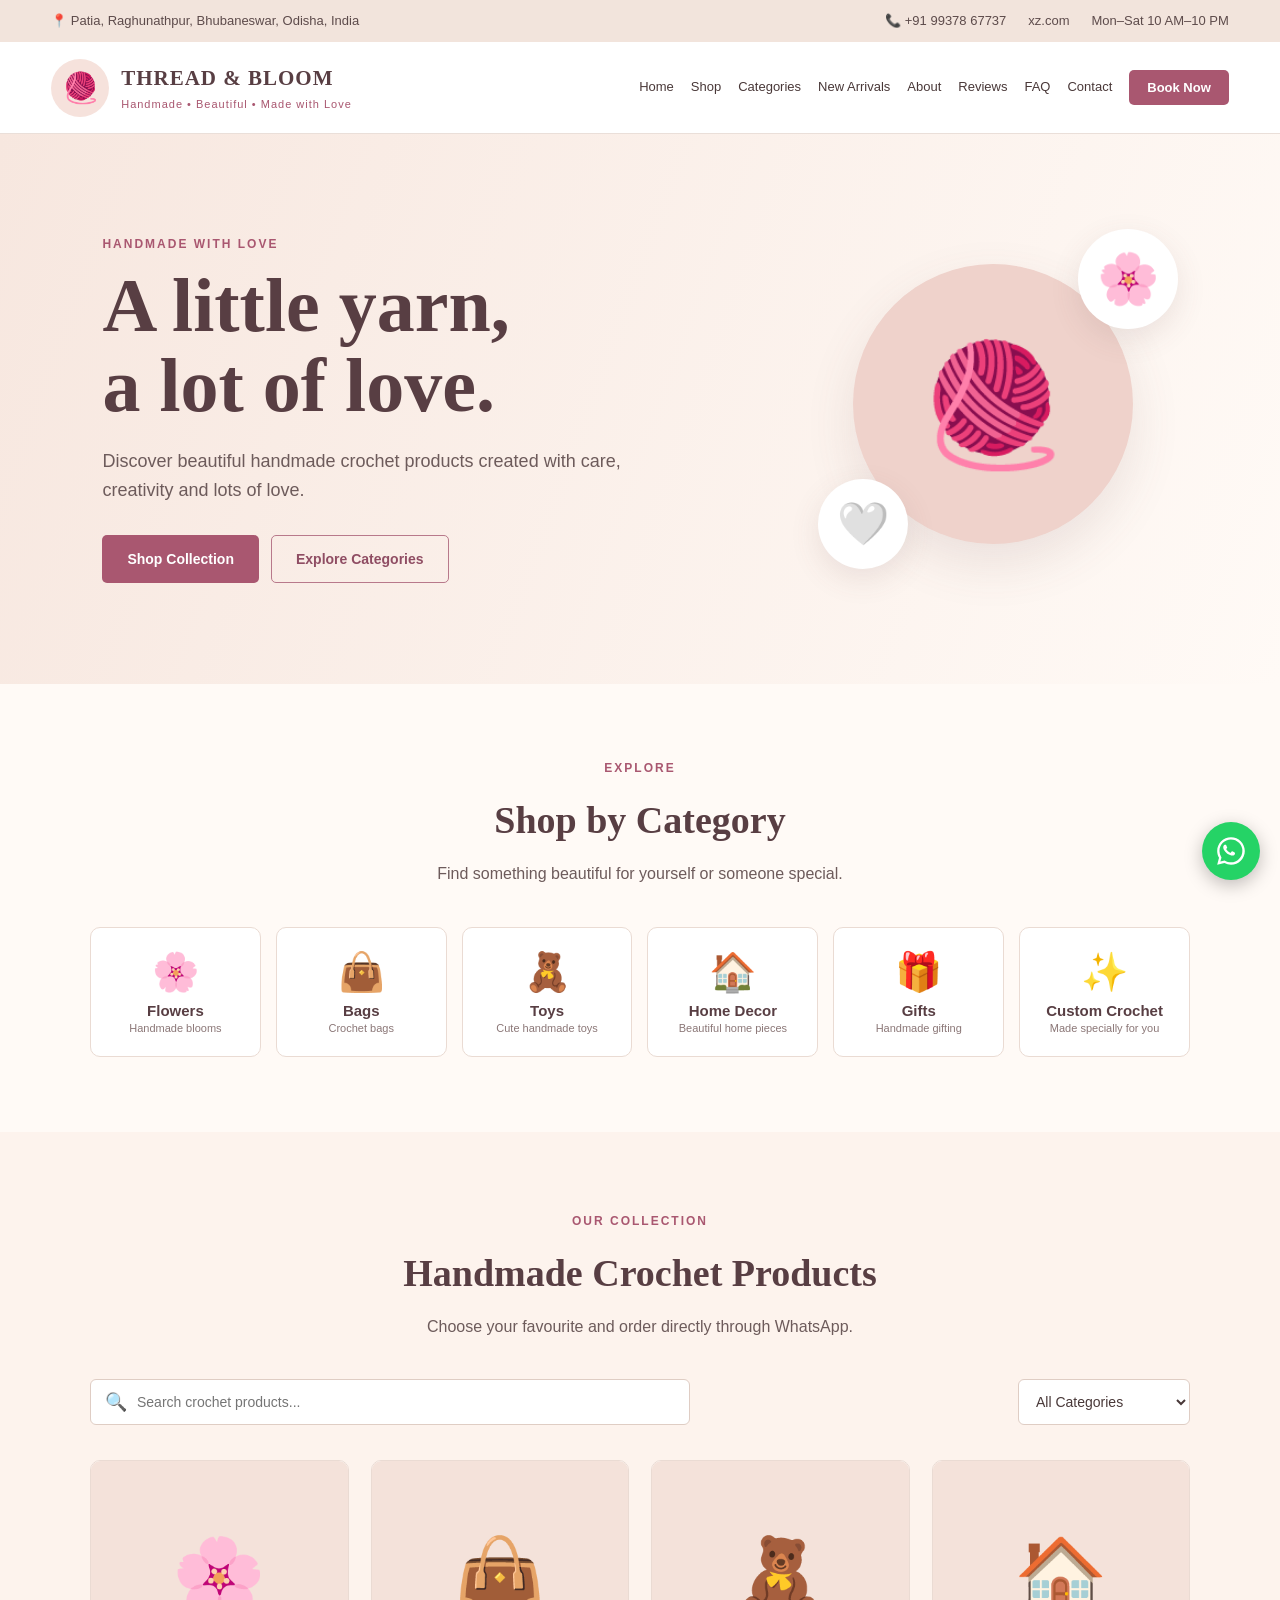
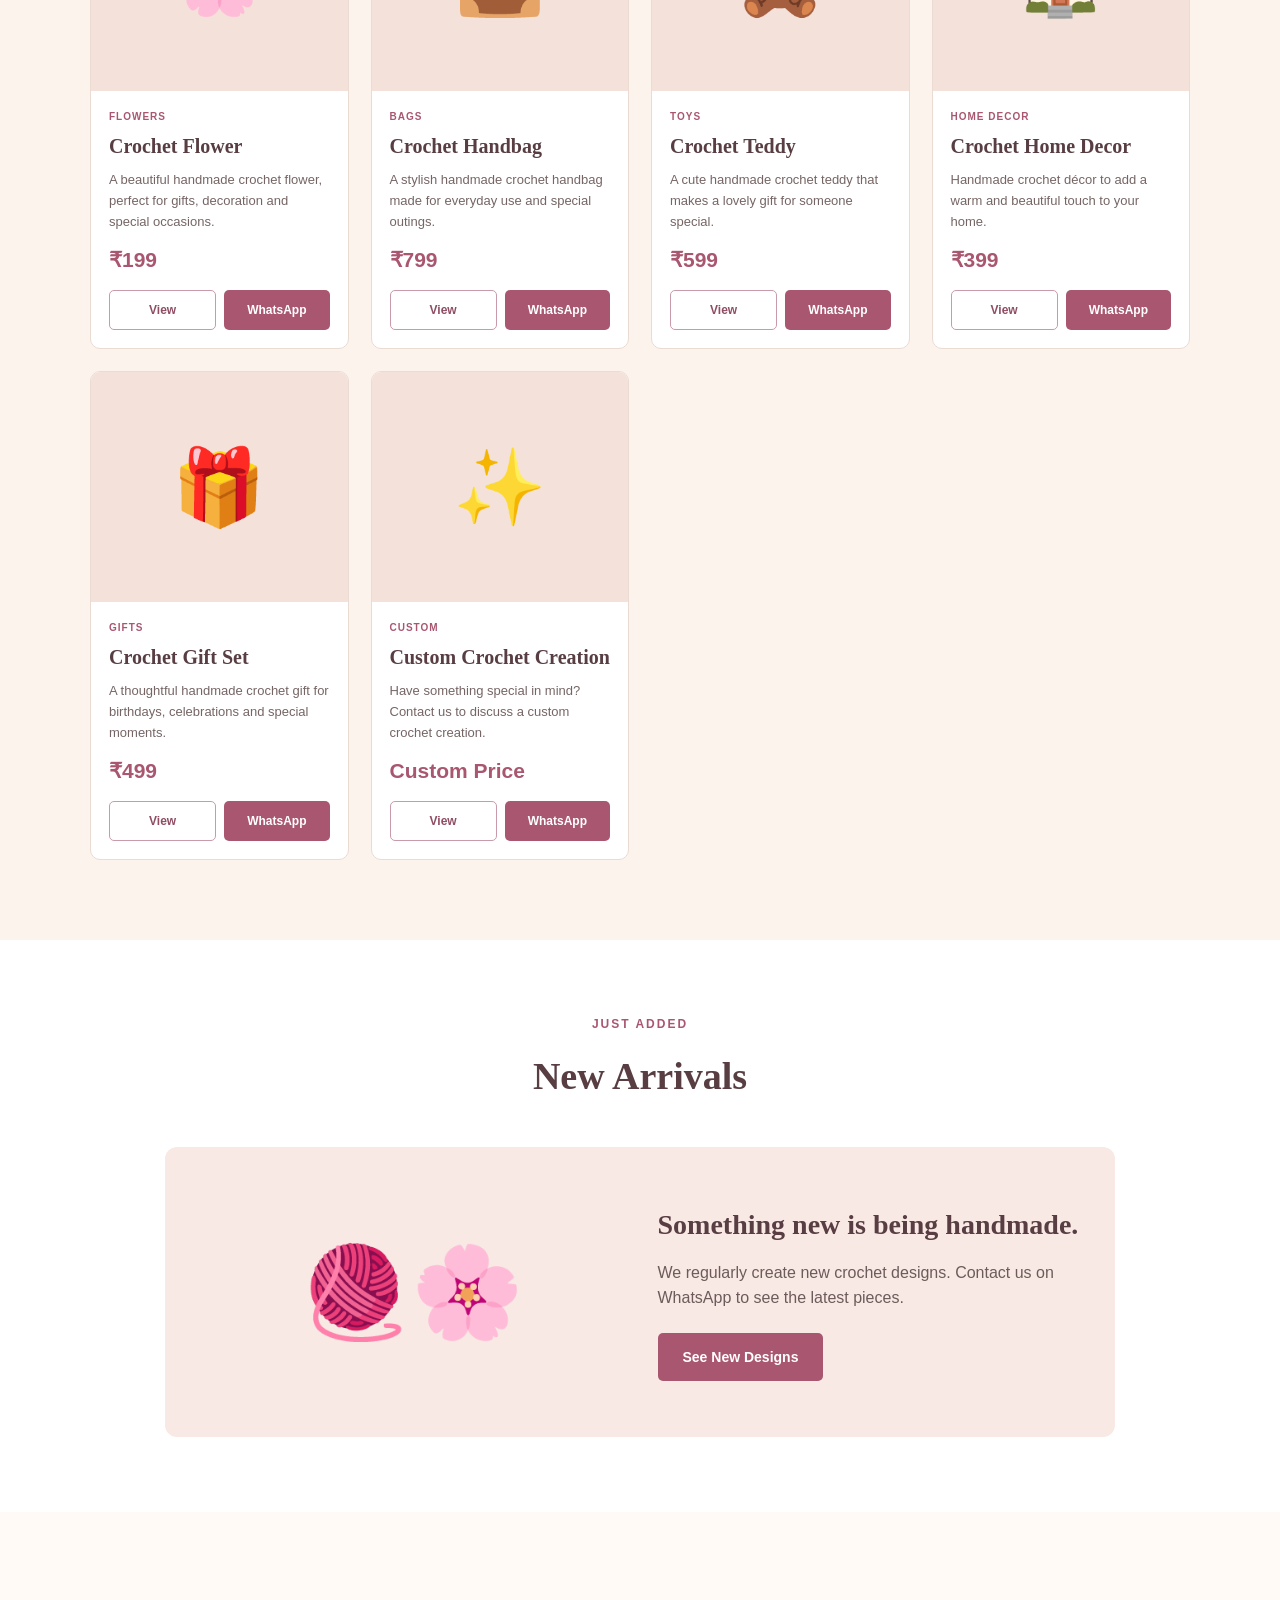
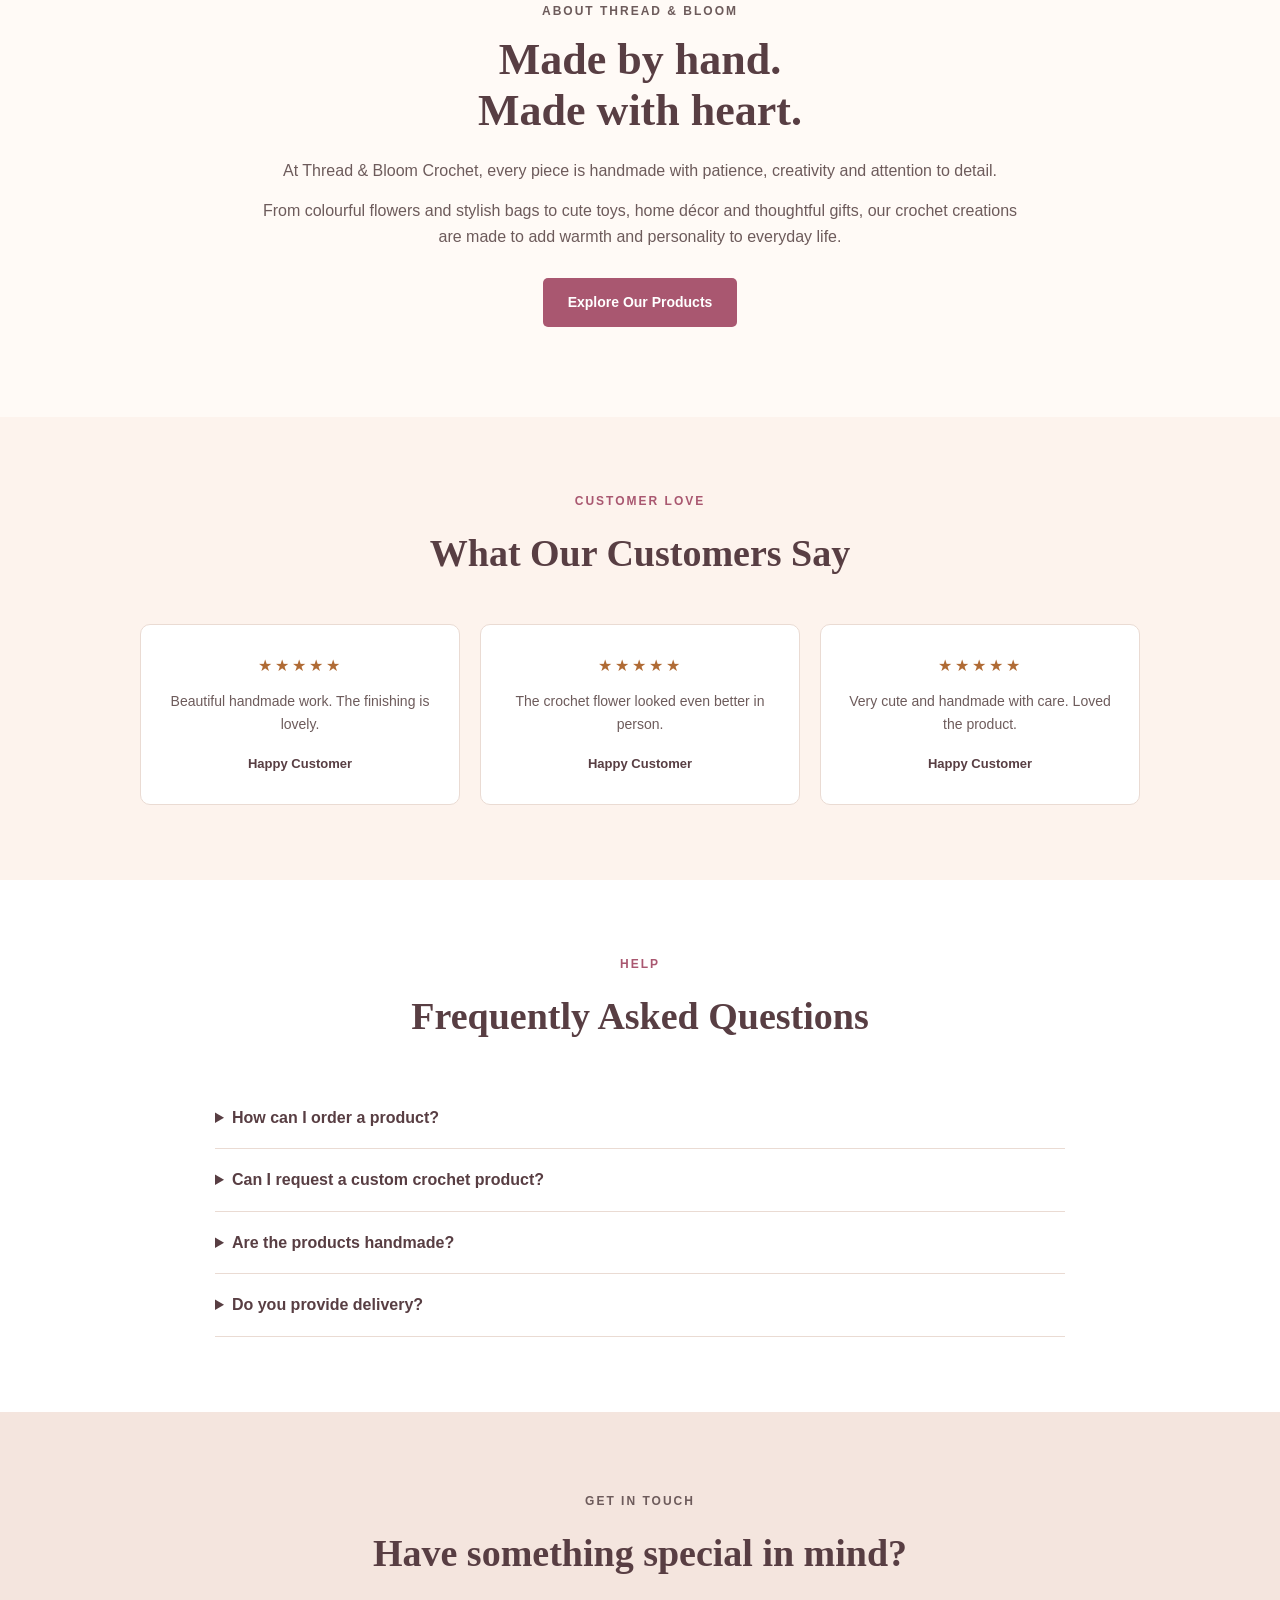
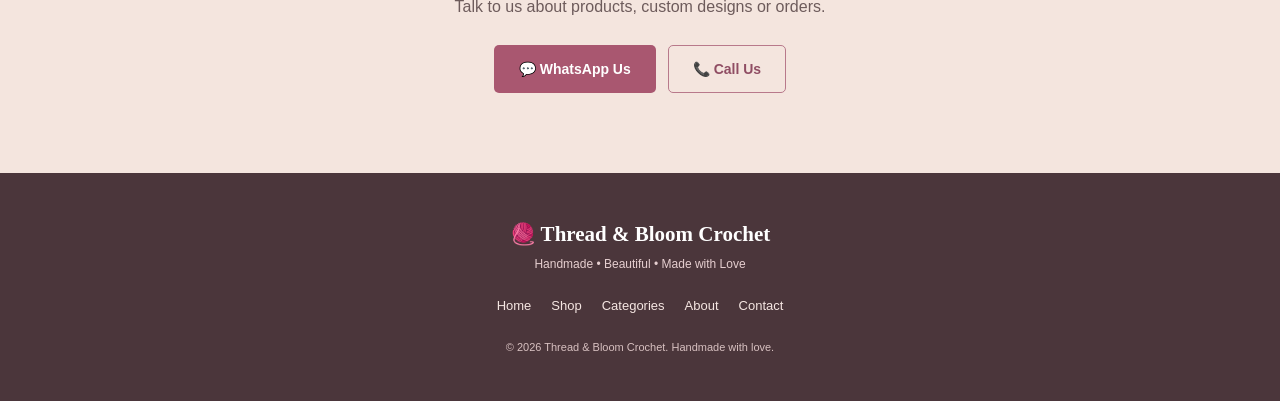
==== commit 4797bc96: "app view" ====
--- a/index.html
+++ b/index.html
@@ -2,184 +2,1564 @@
 <html lang="en">
 
 <head>
+
     <meta charset="UTF-8">
-    <meta name="viewport" content="width=device-width, initial-scale=1.0">
-
-    <title>Thread & Bloom Crochet</title>
-
-    <link rel="stylesheet" href="style.css">
+
+    <meta
+        name="viewport"
+        content="width=device-width, initial-scale=1.0">
+
+    <title>
+        Thread & Bloom Crochet | Handmade Crochet Products
+    </title>
+
+    <meta
+        name="description"
+        content="Shop beautiful handmade crochet flowers, bags, toys, home decor, gifts and custom crochet products.">
+
+    <link
+        rel="stylesheet"
+        href="style.css">
+
 </head>
 
+
 <body>
 
-    <!-- Top Bar -->
+
+    <!-- ==========================================
+         TOP INFORMATION BAR
+    =========================================== -->
+
     <div class="top-bar">
-        <span>📍 Bhubaneswar</span>
-        <span>📞 +91 99378 67737</span>
+
+        <div class="top-location">
+
+            📍 Patia, Raghunathpur, Bhubaneswar, Odisha, India
+
+        </div>
+
+
+        <div class="top-right">
+
+            <a href="tel:+919937867737">
+
+                📞 +91 99378 67737
+
+            </a>
+
+
+            <span>
+                xz.com
+            </span>
+
+
+            <span>
+                Mon–Sat 10 AM–10 PM
+            </span>
+
+        </div>
+
     </div>
 
 
-    <!-- Navigation -->
-    <header>
-        <div class="logo">
-            Thread & Bloom
+
+    <!-- ==========================================
+         MAIN HEADER
+    =========================================== -->
+
+    <header class="main-header">
+
+
+        <!-- BRAND -->
+
+        <a
+            href="#home"
+            class="brand">
+
+
+            <div class="brand-icon">
+
+                🧶
+
+            </div>
+
+
+            <div class="brand-text">
+
+                <h2>
+                    THREAD & BLOOM
+                </h2>
+
+
+                <p>
+                    Handmade • Beautiful • Made with Love
+                </p>
+
+            </div>
+
+
+        </a>
+
+
+
+        <!-- DESKTOP NAVIGATION -->
+
+        <nav class="main-nav">
+
+
+            <a href="#home">
+                Home
+            </a>
+
+
+            <a href="#shop">
+                Shop
+            </a>
+
+
+            <a href="#categories">
+                Categories
+            </a>
+
+
+            <a href="#new-arrivals">
+                New Arrivals
+            </a>
+
+
+            <a href="#about">
+                About
+            </a>
+
+
+            <a href="#reviews">
+                Reviews
+            </a>
+
+
+            <a href="#faq">
+                FAQ
+            </a>
+
+
+            <a href="#contact">
+                Contact
+            </a>
+
+
+            <!-- BOOK NOW -->
+
+            <button
+                type="button"
+                class="book-now-button"
+                onclick="openBookingForm()">
+
+                Book Now
+
+            </button>
+
+
+        </nav>
+
+
+
+        <!-- MOBILE MENU -->
+
+        <button
+            type="button"
+            class="menu-button"
+            onclick="toggleMobileMenu()"
+            aria-label="Open navigation menu">
+
+            ☰
+
+        </button>
+
+
+    </header>
+
+
+
+    <!-- ==========================================
+         MOBILE NAVIGATION
+    =========================================== -->
+
+    <nav
+        id="mobile-nav"
+        class="mobile-nav">
+
+
+        <a
+            href="#home"
+            onclick="closeMobileMenu()">
+
+            Home
+
+        </a>
+
+
+        <a
+            href="#shop"
+            onclick="closeMobileMenu()">
+
+            Shop
+
+        </a>
+
+
+        <a
+            href="#categories"
+            onclick="closeMobileMenu()">
+
+            Categories
+
+        </a>
+
+
+        <a
+            href="#new-arrivals"
+            onclick="closeMobileMenu()">
+
+            New Arrivals
+
+        </a>
+
+
+        <a
+            href="#about"
+            onclick="closeMobileMenu()">
+
+            About
+
+        </a>
+
+
+        <a
+            href="#reviews"
+            onclick="closeMobileMenu()">
+
+            Reviews
+
+        </a>
+
+
+        <a
+            href="#faq"
+            onclick="closeMobileMenu()">
+
+            FAQ
+
+        </a>
+
+
+        <a
+            href="#contact"
+            onclick="closeMobileMenu()">
+
+            Contact
+
+        </a>
+
+
+        <button
+            type="button"
+            class="mobile-book-button"
+            onclick="openBookingForm(); closeMobileMenu();">
+
+            Book Now
+
+        </button>
+
+
+    </nav>
+
+
+
+    <!-- ==========================================
+         HERO
+    =========================================== -->
+
+    <main>
+
+
+        <section
+            id="home"
+            class="hero">
+
+
+            <!-- HERO TEXT -->
+
+            <div class="hero-content">
+
+
+                <p class="eyebrow">
+
+                    HANDMADE WITH LOVE
+
+                </p>
+
+
+                <h1>
+
+                    A little yarn,
+                    <br>
+                    a lot of love.
+
+                </h1>
+
+
+                <p class="hero-description">
+
+                    Discover beautiful handmade crochet
+                    products created with care, creativity
+                    and lots of love.
+
+                </p>
+
+
+                <div class="hero-buttons">
+
+
+                    <a
+                        href="#shop"
+                        class="primary-button">
+
+                        Shop Collection
+
+                    </a>
+
+
+                    <a
+                        href="#categories"
+                        class="secondary-button">
+
+                        Explore Categories
+
+                    </a>
+
+
+                </div>
+
+
+            </div>
+
+
+
+            <!-- HERO ART -->
+
+            <div class="hero-art">
+
+
+                <div class="yarn-circle">
+
+                    🧶
+
+                </div>
+
+
+                <div class="flower-art">
+
+                    🌸
+
+                </div>
+
+
+                <div class="heart-art">
+
+                    🤍
+
+                </div>
+
+
+            </div>
+
+
+        </section>
+
+
+
+        <!-- ==========================================
+             CATEGORIES
+        =========================================== -->
+
+        <section
+            id="categories"
+            class="categories-section">
+
+
+            <div class="section-heading">
+
+
+                <p class="eyebrow">
+
+                    EXPLORE
+
+                </p>
+
+
+                <h2>
+
+                    Shop by Category
+
+                </h2>
+
+
+                <p>
+
+                    Find something beautiful for yourself
+                    or someone special.
+
+                </p>
+
+
+            </div>
+
+
+
+            <div class="category-grid">
+
+
+                <!-- FLOWERS -->
+
+                <button
+                    type="button"
+                    class="category-card"
+                    onclick="filterCategory('Flowers')">
+
+
+                    <span class="category-image">
+
+                        🌸
+
+                    </span>
+
+
+                    <strong>
+
+                        Flowers
+
+                    </strong>
+
+
+                    <small>
+
+                        Handmade blooms
+
+                    </small>
+
+
+                </button>
+
+
+
+                <!-- BAGS -->
+
+                <button
+                    type="button"
+                    class="category-card"
+                    onclick="filterCategory('Bags')">
+
+
+                    <span class="category-image">
+
+                        👜
+
+                    </span>
+
+
+                    <strong>
+
+                        Bags
+
+                    </strong>
+
+
+                    <small>
+
+                        Crochet bags
+
+                    </small>
+
+
+                </button>
+
+
+
+                <!-- TOYS -->
+
+                <button
+                    type="button"
+                    class="category-card"
+                    onclick="filterCategory('Toys')">
+
+
+                    <span class="category-image">
+
+                        🧸
+
+                    </span>
+
+
+                    <strong>
+
+                        Toys
+
+                    </strong>
+
+
+                    <small>
+
+                        Cute handmade toys
+
+                    </small>
+
+
+                </button>
+
+
+
+                <!-- HOME DECOR -->
+
+                <button
+                    type="button"
+                    class="category-card"
+                    onclick="filterCategory('Home Decor')">
+
+
+                    <span class="category-image">
+
+                        🏠
+
+                    </span>
+
+
+                    <strong>
+
+                        Home Decor
+
+                    </strong>
+
+
+                    <small>
+
+                        Beautiful home pieces
+
+                    </small>
+
+
+                </button>
+
+
+
+                <!-- GIFTS -->
+
+                <button
+                    type="button"
+                    class="category-card"
+                    onclick="filterCategory('Gifts')">
+
+
+                    <span class="category-image">
+
+                        🎁
+
+                    </span>
+
+
+                    <strong>
+
+                        Gifts
+
+                    </strong>
+
+
+                    <small>
+
+                        Handmade gifting
+
+                    </small>
+
+
+                </button>
+
+
+
+                <!-- CUSTOM -->
+
+                <button
+                    type="button"
+                    class="category-card"
+                    onclick="filterCategory('Custom')">
+
+
+                    <span class="category-image">
+
+                        ✨
+
+                    </span>
+
+
+                    <strong>
+
+                        Custom Crochet
+
+                    </strong>
+
+
+                    <small>
+
+                        Made specially for you
+
+                    </small>
+
+
+                </button>
+
+
+            </div>
+
+
+        </section>
+
+
+
+        <!-- ==========================================
+             SHOP
+        =========================================== -->
+
+        <section
+            id="shop"
+            class="shop-section">
+
+
+            <div class="section-heading">
+
+
+                <p class="eyebrow">
+
+                    OUR COLLECTION
+
+                </p>
+
+
+                <h2>
+
+                    Handmade Crochet Products
+
+                </h2>
+
+
+                <p>
+
+                    Choose your favourite and order directly
+                    through WhatsApp.
+
+                </p>
+
+
+            </div>
+
+
+
+            <!-- SEARCH AND CATEGORY FILTER -->
+
+            <div class="shop-controls">
+
+
+                <div class="search-box">
+
+
+                    <span>
+
+                        🔍
+
+                    </span>
+
+
+                    <input
+                        type="search"
+                        id="product-search"
+                        placeholder="Search crochet products..."
+                        oninput="searchProducts()">
+
+
+                </div>
+
+
+
+                <select
+                    id="category-filter"
+                    onchange="filterProducts()">
+
+
+                    <option value="All">
+
+                        All Categories
+
+                    </option>
+
+
+                    <option value="Flowers">
+
+                        Flowers
+
+                    </option>
+
+
+                    <option value="Bags">
+
+                        Bags
+
+                    </option>
+
+
+                    <option value="Toys">
+
+                        Toys
+
+                    </option>
+
+
+                    <option value="Home Decor">
+
+                        Home Decor
+
+                    </option>
+
+
+                    <option value="Gifts">
+
+                        Gifts
+
+                    </option>
+
+
+                    <option value="Custom">
+
+                        Custom Crochet
+
+                    </option>
+
+
+                </select>
+
+
+            </div>
+
+
+
+            <!-- PRODUCT GRID -->
+
+            <div
+                id="product-container"
+                class="product-grid">
+
+            </div>
+
+
+
+            <!-- NO PRODUCTS -->
+
+            <p
+                id="no-products"
+                class="no-products">
+
+                No products found.
+
+            </p>
+
+
+        </section>
+
+
+
+        <!-- ==========================================
+             NEW ARRIVALS
+        =========================================== -->
+
+        <section
+            id="new-arrivals"
+            class="new-arrivals-section">
+
+
+            <div class="section-heading">
+
+
+                <p class="eyebrow">
+
+                    JUST ADDED
+
+                </p>
+
+
+                <h2>
+
+                    New Arrivals
+
+                </h2>
+
+
+            </div>
+
+
+
+            <div class="new-arrival-content">
+
+
+                <div class="new-arrival-art">
+
+                    🧶🌸
+
+                </div>
+
+
+                <div>
+
+
+                    <h3>
+
+                        Something new is being handmade.
+
+                    </h3>
+
+
+                    <p>
+
+                        We regularly create new crochet
+                        designs. Contact us on WhatsApp
+                        to see the latest pieces.
+
+                    </p>
+
+
+                    <a
+                        href="https://wa.me/919937867737"
+                        target="_blank"
+                        rel="noopener noreferrer"
+                        class="primary-button">
+
+                        See New Designs
+
+                    </a>
+
+
+                </div>
+
+
+            </div>
+
+
+        </section>
+
+
+
+        <!-- ==========================================
+             ABOUT
+        =========================================== -->
+
+        <section
+            id="about"
+            class="about-section">
+
+
+            <div class="about-content">
+
+
+                <p class="eyebrow">
+
+                    ABOUT THREAD & BLOOM
+
+                </p>
+
+
+                <h2>
+
+                    Made by hand.
+                    <br>
+                    Made with heart.
+
+                </h2>
+
+
+                <p>
+
+                    At Thread & Bloom Crochet, every piece
+                    is handmade with patience, creativity
+                    and attention to detail.
+
+                </p>
+
+
+                <p>
+
+                    From colourful flowers and stylish bags
+                    to cute toys, home décor and thoughtful
+                    gifts, our crochet creations are made
+                    to add warmth and personality to everyday
+                    life.
+
+                </p>
+
+
+                <a
+                    href="#shop"
+                    class="primary-button">
+
+                    Explore Our Products
+
+                </a>
+
+
+            </div>
+
+
+        </section>
+
+
+
+        <!-- ==========================================
+             REVIEWS
+        =========================================== -->
+
+        <section
+            id="reviews"
+            class="reviews-section">
+
+
+            <div class="section-heading">
+
+
+                <p class="eyebrow">
+
+                    CUSTOMER LOVE
+
+                </p>
+
+
+                <h2>
+
+                    What Our Customers Say
+
+                </h2>
+
+
+            </div>
+
+
+
+            <div class="reviews-grid">
+
+
+                <div class="review-card">
+
+
+                    <div class="stars">
+
+                        ★★★★★
+
+                    </div>
+
+
+                    <p>
+
+                        Beautiful handmade work.
+                        The finishing is lovely.
+
+                    </p>
+
+
+                    <strong>
+
+                        Happy Customer
+
+                    </strong>
+
+
+                </div>
+
+
+
+                <div class="review-card">
+
+
+                    <div class="stars">
+
+                        ★★★★★
+
+                    </div>
+
+
+                    <p>
+
+                        The crochet flower looked
+                        even better in person.
+
+                    </p>
+
+
+                    <strong>
+
+                        Happy Customer
+
+                    </strong>
+
+
+                </div>
+
+
+
+                <div class="review-card">
+
+
+                    <div class="stars">
+
+                        ★★★★★
+
+                    </div>
+
+
+                    <p>
+
+                        Very cute and handmade with care.
+                        Loved the product.
+
+                    </p>
+
+
+                    <strong>
+
+                        Happy Customer
+
+                    </strong>
+
+
+                </div>
+
+
+            </div>
+
+
+        </section>
+
+
+
+        <!-- ==========================================
+             FAQ
+        =========================================== -->
+
+        <section
+            id="faq"
+            class="faq-section">
+
+
+            <div class="section-heading">
+
+
+                <p class="eyebrow">
+
+                    HELP
+
+                </p>
+
+
+                <h2>
+
+                    Frequently Asked Questions
+
+                </h2>
+
+
+            </div>
+
+
+
+            <div class="faq-container">
+
+
+                <details>
+
+
+                    <summary>
+
+                        How can I order a product?
+
+                    </summary>
+
+
+                    <p>
+
+                        Select a product and click
+                        "Order on WhatsApp". We will
+                        discuss availability, delivery
+                        and payment with you.
+
+                    </p>
+
+
+                </details>
+
+
+
+                <details>
+
+
+                    <summary>
+
+                        Can I request a custom crochet product?
+
+                    </summary>
+
+
+                    <p>
+
+                        Yes. Contact us on WhatsApp and
+                        tell us what you would like to
+                        have made.
+
+                    </p>
+
+
+                </details>
+
+
+
+                <details>
+
+
+                    <summary>
+
+                        Are the products handmade?
+
+                    </summary>
+
+
+                    <p>
+
+                        Yes. Our crochet products are
+                        handmade with care.
+
+                    </p>
+
+
+                </details>
+
+
+
+                <details>
+
+
+                    <summary>
+
+                        Do you provide delivery?
+
+                    </summary>
+
+
+                    <p>
+
+                        Delivery availability depends
+                        on the product and location.
+                        Contact us for details.
+
+                    </p>
+
+
+                </details>
+
+
+            </div>
+
+
+        </section>
+
+
+
+        <!-- ==========================================
+             CONTACT
+        =========================================== -->
+
+        <section
+            id="contact"
+            class="contact-section">
+
+
+            <div>
+
+
+                <p class="eyebrow">
+
+                    GET IN TOUCH
+
+                </p>
+
+
+                <h2>
+
+                    Have something special in mind?
+
+                </h2>
+
+
+                <p>
+
+                    Talk to us about products,
+                    custom designs or orders.
+
+                </p>
+
+
+                <div class="contact-buttons">
+
+
+                    <a
+                        href="https://wa.me/919937867737"
+                        target="_blank"
+                        rel="noopener noreferrer"
+                        class="primary-button">
+
+                        💬 WhatsApp Us
+
+                    </a>
+
+
+                    <a
+                        href="tel:+919937867737"
+                        class="secondary-button">
+
+                        📞 Call Us
+
+                    </a>
+
+
+                </div>
+
+
+            </div>
+
+
+        </section>
+
+
+    </main>
+
+
+
+    <!-- ==========================================
+         BOOK NOW POPUP
+    =========================================== -->
+
+    <div
+        id="booking-modal"
+        class="booking-modal">
+
+
+        <div class="booking-box">
+
+
+            <!-- CLOSE -->
+
+            <button
+                type="button"
+                class="close-booking"
+                onclick="closeBookingForm()"
+                aria-label="Close">
+
+                ×
+
+            </button>
+
+
+
+            <!-- TITLE -->
+
+            <h2>
+
+                Book Now
+
+            </h2>
+
+
+            <p class="booking-intro">
+
+                Fill in your details and we will
+                contact you on WhatsApp.
+
+            </p>
+
+
+
+            <!-- FORM -->
+
+            <form
+                id="booking-form"
+                onsubmit="sendBookingToWhatsApp(event)">
+
+
+                <!-- NAME -->
+
+                <label for="customer-name">
+
+                    Name *
+
+                </label>
+
+
+                <input
+                    type="text"
+                    id="customer-name"
+                    placeholder="Enter your name"
+                    required>
+
+
+                <span
+                    id="name-error"
+                    class="form-error">
+
+                </span>
+
+
+
+                <!-- PHONE -->
+
+                <label for="customer-phone">
+
+                    Phone *
+
+                </label>
+
+
+                <input
+                    type="tel"
+                    id="customer-phone"
+                    placeholder="Enter your phone number"
+                    required>
+
+
+                <span
+                    id="phone-error"
+                    class="form-error">
+
+                </span>
+
+
+
+                <!-- PRODUCT -->
+
+                <label for="booking-product">
+
+                    Product *
+
+                </label>
+
+
+                <select
+                    id="booking-product"
+                    required>
+
+
+                    <option value="">
+
+                        Please select a product
+
+                    </option>
+
+
+                    <option value="Crochet Flower">
+
+                        Crochet Flower
+
+                    </option>
+
+
+                    <option value="Crochet Handbag">
+
+                        Crochet Handbag
+
+                    </option>
+
+
+                    <option value="Crochet Teddy">
+
+                        Crochet Teddy
+
+                    </option>
+
+
+                    <option value="Crochet Home Decor">
+
+                        Crochet Home Decor
+
+                    </option>
+
+
+                    <option value="Crochet Gift Set">
+
+                        Crochet Gift Set
+
+                    </option>
+
+
+                    <option value="Custom Crochet Creation">
+
+                        Custom Crochet Creation
+
+                    </option>
+
+
+                </select>
+
+
+
+                <!-- DETAILS -->
+
+                <label for="booking-details">
+
+                    Additional Details
+
+                </label>
+
+
+                <textarea
+                    id="booking-details"
+                    rows="4"
+                    placeholder="Tell us what you need..."></textarea>
+
+
+
+                <!-- SUBMIT -->
+
+                <button
+                    type="submit"
+                    class="quote-button">
+
+                    Get Free Quote
+
+                </button>
+
+
+            </form>
+
+
         </div>
 
-        <nav>
-            <a href="#">Home</a>
-            <a href="#products">Products</a>
-            <a href="#about">About</a>
-            <a href="#contact">Contact</a>
-        </nav>
-
-        <button class="cart-button" onclick="openCart()">
-            🛒 Cart <span id="cart-count">0</span>
-        </button>
-    </header>
-
-
-    <!-- Hero -->
-    <section class="hero">
-
-        <div class="hero-text">
-
-            <p class="small-title">
-                HANDMADE WITH LOVE
+
+    </div>
+
+
+
+    <!-- ==========================================
+         FLOATING WHATSAPP
+         BOTTOM RIGHT ONLY
+    =========================================== -->
+
+    <a
+        href="https://wa.me/919937867737"
+        target="_blank"
+        rel="noopener noreferrer"
+        class="whatsapp-button"
+        aria-label="Chat on WhatsApp">
+
+
+        <svg
+            viewBox="0 0 32 32"
+            aria-hidden="true">
+
+
+            <path
+                d="M19.11 17.21c-.27-.14-1.59-.78-1.84-.87-.25-.09-.43-.14-.61.14-.18.27-.7.87-.86 1.05-.16.18-.32.2-.59.07-.27-.14-1.13-.42-2.15-1.33-.79-.7-1.33-1.56-1.49-1.82-.16-.27-.02-.41.12-.55.12-.12.27-.32.41-.48.14-.16.18-.27.27-.45.09-.18.05-.34-.02-.48-.07-.14-.61-1.47-.84-2.01-.22-.53-.45-.46-.61-.47h-.52c-.18 0-.48.07-.73.34-.25.27-.95.93-.95 2.27s.98 2.63 1.11 2.81c.14.18 1.93 2.95 4.68 4.13.65.28 1.16.45 1.56.57.66.21 1.26.18 1.73.11.53-.08 1.59-.65 1.81-1.28.23-.63.23-1.17.16-1.28-.07-.11-.25-.18-.52-.32z"/>
+
+
+            <path
+                d="M16.02 3C8.84 3 3 8.79 3 15.92c0 2.28.6 4.5 1.73 6.46L3 29l6.79-1.7a13.1 13.1 0 006.23 1.57h.01C23.2 28.87 29 23.07 29 15.94 29 8.81 23.2 3 16.02 3zm0 23.69h-.01c-1.98 0-3.92-.53-5.61-1.53l-.4-.24-4.03 1.01 1.08-3.93-.26-.4a10.76 10.76 0 01-1.65-5.68c0-5.91 4.84-10.72 10.79-10.72 2.87 0 5.57 1.11 7.6 3.13a10.65 10.65 0 013.15 7.59c0 5.91-4.83 10.72-10.66 10.77z"/>
+
+
+        </svg>
+
+
+    </a>
+
+
+
+    <!-- ==========================================
+         FOOTER
+    =========================================== -->
+
+    <footer>
+
+
+        <div class="footer-brand">
+
+
+            <h3>
+
+                🧶 Thread & Bloom Crochet
+
+            </h3>
+
+
+            <p>
+
+                Handmade • Beautiful • Made with Love
+
             </p>
 
-            <h1>
-                A little yarn,
-                <br>
-                a lot of love.
-            </h1>
-
-            <p>
-                Beautiful handmade crochet products,
-                created specially for your home and loved ones.
-            </p>
-
-            <a href="#products" class="shop-button">
-                Shop Now
+
+        </div>
+
+
+
+        <div class="footer-links">
+
+
+            <a href="#home">
+                Home
             </a>
 
+
+            <a href="#shop">
+                Shop
+            </a>
+
+
+            <a href="#categories">
+                Categories
+            </a>
+
+
+            <a href="#about">
+                About
+            </a>
+
+
+            <a href="#contact">
+                Contact
+            </a>
+
+
         </div>
 
-    </section>
-
-
-    <!-- Categories -->
-    <section class="categories">
-
-        <h2>Shop by Category</h2>
-
-        <div class="category-container">
-
-            <div class="category">
-                🌸
-                <h3>Flowers</h3>
-            </div>
-
-            <div class="category">
-                👜
-                <h3>Bags</h3>
-            </div>
-
-            <div class="category">
-                🧸
-                <h3>Toys</h3>
-            </div>
-
-            <div class="category">
-                🏠
-                <h3>Home Decor</h3>
-            </div>
-
-        </div>
-
-    </section>
-
-
-    <!-- Products -->
-    <section id="products" class="products-section">
-
-        <p class="small-title">
-            OUR COLLECTION
+
+
+        <p class="copyright">
+
+            © 2026 Thread & Bloom Crochet.
+            Handmade with love.
+
         </p>
 
-        <h2>Featured Products</h2>
-
-        <div id="product-container" class="product-container">
-            <!-- Products will come from JavaScript -->
-        </div>
-
-    </section>
-
-
-    <!-- About -->
-    <section id="about" class="about">
-
-        <div>
-            <p class="small-title">ABOUT US</p>
-
-            <h2>Made by hand.<br>Made with heart.</h2>
-
-            <p>
-                Every crochet piece is carefully handmade
-                with attention to detail. From flowers and
-                bags to home décor and gifts, each product
-                is made to bring something special to your day.
-            </p>
-        </div>
-
-    </section>
-
-
-    <!-- Contact -->
-    <section id="contact" class="contact">
-
-        <h2>Have a question?</h2>
-
-        <p>
-            Contact us for custom crochet products and orders.
-        </p>
-
-        <a href="tel:+919937867737">
-            📞 Call Us
-        </a>
-
-    </section>
-
-
-    <!-- Cart -->
-    <div id="cart" class="cart">
-
-        <div class="cart-header">
-            <h2>Your Cart</h2>
-
-            <button onclick="closeCart()">✕</button>
-        </div>
-
-        <div id="cart-items"></div>
-
-        <div class="cart-footer">
-
-            <h3>
-                Total:
-                ₹<span id="cart-total">0</span>
-            </h3>
-
-            <button class="checkout-button">
-                Checkout
-            </button>
-
-        </div>
-
-    </div>
-
-
-    <!-- JavaScript -->
+
+    </footer>
+
+
+
+    <!-- ==========================================
+         JAVASCRIPT
+    =========================================== -->
+
     <script src="script.js"></script>
 
+
 </body>
 
-</html>
+</html>
--- a/style.css
+++ b/style.css
@@ -1,422 +1,2501 @@
+/* =====================================================
+   THREAD & BLOOM CROCHET
+   CROCHET SHOP WEBSITE
+===================================================== */
+
+
+/* =====================================================
+   RESET
+===================================================== */
+
 * {
     margin: 0;
     padding: 0;
     box-sizing: border-box;
 }
 
+
+html {
+    scroll-behavior: smooth;
+}
+
+
 body {
-    font-family: Arial, sans-serif;
-    background: #fffaf7;
-    color: #3d2925;
-}
-
-
-/* TOP BAR */
+
+    font-family:
+        Arial,
+        Helvetica,
+        sans-serif;
+
+    background: #fffaf6;
+
+    color: #493939;
+
+    line-height: 1.6;
+
+}
+
+
+body.modal-open {
+    overflow: hidden;
+}
+
+
+a {
+    color: inherit;
+}
+
+
+/* =====================================================
+   TOP BAR
+===================================================== */
 
 .top-bar {
-    background: #3d2925;
-    color: white;
-
-    padding: 8px 5%;
+
+    width: 100%;
+
+    min-height: 42px;
+
+    padding: 8px 4%;
+
+    background: #f2e4dc;
 
     display: flex;
+
+    align-items: center;
+
     justify-content: space-between;
 
-    font-size: 14px;
-}
-
-
-/* HEADER */
-
-header {
-    background: #fffaf7;
-
-    padding: 18px 5%;
+    gap: 20px;
+
+    font-size: 13px;
+
+    color: #5d4b4b;
+
+}
+
+
+.top-location {
+    white-space: nowrap;
+}
+
+
+.top-right {
 
     display: flex;
+
     align-items: center;
+
+    gap: 22px;
+
+    white-space: nowrap;
+
+}
+
+
+.top-right a {
+
+    text-decoration: none;
+
+}
+
+
+.top-right a:hover {
+    color: #a95470;
+}
+
+
+/* =====================================================
+   MAIN HEADER
+===================================================== */
+
+.main-header {
+
+    width: 100%;
+
+    min-height: 92px;
+
+    padding: 12px 4%;
+
+    background: #ffffff;
+
+    border-bottom: 1px solid #eadfd9;
+
+    display: flex;
+
+    align-items: center;
+
     justify-content: space-between;
 
-    border-bottom: 1px solid #eadbd4;
-
-    position: sticky;
-    top: 0;
-
-    z-index: 10;
-}
-
-.logo {
-    font-size: 25px;
-    font-weight: bold;
-}
-
-nav {
+    gap: 30px;
+
+}
+
+
+/* =====================================================
+   BRAND
+===================================================== */
+
+.brand {
+
     display: flex;
-    gap: 25px;
-}
-
-nav a {
+
+    align-items: center;
+
+    gap: 12px;
+
     text-decoration: none;
-    color: #3d2925;
-}
-
-.cart-button {
+
+    flex-shrink: 0;
+
+}
+
+
+.brand-icon {
+
+    width: 58px;
+
+    height: 58px;
+
+    border-radius: 50%;
+
+    background: #f6e2dc;
+
+    display: flex;
+
+    align-items: center;
+
+    justify-content: center;
+
+    font-size: 30px;
+
+}
+
+
+.brand-text h2 {
+
+    font-family: Georgia, serif;
+
+    font-size: 21px;
+
+    color: #583e43;
+
+    letter-spacing: 1px;
+
+}
+
+
+.brand-text p {
+
+    font-size: 11px;
+
+    color: #a95770;
+
+    letter-spacing: 1px;
+
+}
+
+
+/* =====================================================
+   DESKTOP NAV
+===================================================== */
+
+.main-nav {
+
+    display: flex;
+
+    align-items: center;
+
+    justify-content: flex-end;
+
+    gap: 17px;
+
+}
+
+
+.main-nav a {
+
+    text-decoration: none;
+
+    color: #493838;
+
+    font-size: 13px;
+
+    font-weight: 500;
+
+    white-space: nowrap;
+
+}
+
+
+.main-nav a:hover {
+
+    color: #a95770;
+
+}
+
+
+/* =====================================================
+   HEADER WHATSAPP
+===================================================== */
+
+.header-whatsapp {
+
+    padding: 10px 16px;
+
+    background: #a95770;
+
+    color: white !important;
+
+    border-radius: 5px;
+
+    font-weight: bold !important;
+
+}
+
+
+.header-whatsapp:hover {
+
+    background: #8f465e;
+
+}
+
+
+/* =====================================================
+   MOBILE MENU BUTTON
+===================================================== */
+
+.menu-button {
+
+    display: none;
+
     border: none;
-    background: #d97979;
-    color: white;
-
-    padding: 10px 16px;
-
-    border-radius: 20px;
+
+    background: transparent;
+
+    font-size: 28px;
 
     cursor: pointer;
-}
-
-
-/* HERO */
+
+    color: #583e43;
+
+}
+
+
+/* =====================================================
+   MOBILE NAV
+===================================================== */
+
+.mobile-nav {
+
+    display: none;
+
+}
+
+
+/* =====================================================
+   HERO
+===================================================== */
 
 .hero {
-    min-height: 500px;
+
+    min-height: 550px;
+
+    padding: 70px 8%;
 
     display: flex;
+
     align-items: center;
 
-    padding: 60px 8%;
+    justify-content: space-between;
+
+    gap: 60px;
 
     background:
         linear-gradient(
-            rgba(255, 250, 247, 0.8),
-            rgba(255, 250, 247, 0.8)
+            110deg,
+            #f7e7df,
+            #fffaf6
         );
-}
-
-.hero-text {
+
+}
+
+
+.hero-content {
+
+    max-width: 650px;
+
+}
+
+
+.eyebrow {
+
+    color: #a95770;
+
+    font-size: 12px;
+
+    font-weight: bold;
+
+    letter-spacing: 2px;
+
+    margin-bottom: 12px;
+
+}
+
+
+.hero h1 {
+
+    font-family: Georgia, serif;
+
+    font-size: clamp(48px, 6vw, 76px);
+
+    line-height: 1.05;
+
+    color: #583e43;
+
+    margin-bottom: 22px;
+
+}
+
+
+.hero-description {
+
+    max-width: 560px;
+
+    color: #6d5b5b;
+
+    font-size: 18px;
+
+    margin-bottom: 30px;
+
+}
+
+
+.hero-buttons {
+
+    display: flex;
+
+    align-items: center;
+
+    gap: 12px;
+
+    flex-wrap: wrap;
+
+}
+
+
+/* =====================================================
+   BUTTONS
+===================================================== */
+
+.primary-button {
+
+    display: inline-block;
+
+    padding: 13px 25px;
+
+    background: #a95770;
+
+    color: #ffffff;
+
+    text-decoration: none;
+
+    border-radius: 5px;
+
+    font-size: 14px;
+
+    font-weight: bold;
+
+    border: none;
+
+    cursor: pointer;
+
+}
+
+
+.primary-button:hover {
+
+    background: #8f465e;
+
+}
+
+
+.secondary-button {
+
+    display: inline-block;
+
+    padding: 12px 24px;
+
+    background: transparent;
+
+    color: #8f4d63;
+
+    border: 1px solid #b8798b;
+
+    text-decoration: none;
+
+    border-radius: 5px;
+
+    font-size: 14px;
+
+    font-weight: bold;
+
+    cursor: pointer;
+
+}
+
+
+.secondary-button:hover {
+
+    background: #f4e1e4;
+
+}
+
+
+/* =====================================================
+   HERO ART
+===================================================== */
+
+.hero-art {
+
+    width: 360px;
+
+    height: 360px;
+
+    position: relative;
+
+    flex-shrink: 0;
+
+}
+
+
+.yarn-circle {
+
+    position: absolute;
+
+    width: 280px;
+
+    height: 280px;
+
+    top: 35px;
+
+    left: 35px;
+
+    border-radius: 50%;
+
+    background: #efd2cb;
+
+    display: flex;
+
+    align-items: center;
+
+    justify-content: center;
+
+    font-size: 120px;
+
+    box-shadow:
+        0 20px 50px rgba(110, 70, 70, 0.12);
+
+}
+
+
+.flower-art {
+
+    position: absolute;
+
+    right: 0;
+
+    top: 0;
+
+    width: 100px;
+
+    height: 100px;
+
+    border-radius: 50%;
+
+    background: white;
+
+    display: flex;
+
+    align-items: center;
+
+    justify-content: center;
+
+    font-size: 50px;
+
+    box-shadow:
+        0 10px 30px rgba(110, 70, 70, 0.12);
+
+}
+
+
+.heart-art {
+
+    position: absolute;
+
+    left: 0;
+
+    bottom: 20px;
+
+    width: 90px;
+
+    height: 90px;
+
+    border-radius: 50%;
+
+    background: white;
+
+    display: flex;
+
+    align-items: center;
+
+    justify-content: center;
+
+    font-size: 42px;
+
+    box-shadow:
+        0 10px 30px rgba(110, 70, 70, 0.12);
+
+}
+
+
+/* =====================================================
+   SECTION HEADING
+===================================================== */
+
+.section-heading {
+
+    max-width: 700px;
+
+    margin: 0 auto 40px;
+
+    text-align: center;
+
+}
+
+
+.section-heading h2 {
+
+    font-family: Georgia, serif;
+
+    color: #583e43;
+
+    font-size: 38px;
+
+    margin-bottom: 10px;
+
+}
+
+
+.section-heading p:last-child {
+
+    color: #6d5b5b;
+
+}
+
+
+/* =====================================================
+   CATEGORIES
+===================================================== */
+
+.categories-section {
+
+    padding: 75px 5%;
+
+    background: #fffaf6;
+
+}
+
+
+.category-grid {
+
+    max-width: 1100px;
+
+    margin: auto;
+
+    display: grid;
+
+    grid-template-columns:
+        repeat(6, 1fr);
+
+    gap: 15px;
+
+}
+
+
+.category-card {
+
+    border: 1px solid #eadbd3;
+
+    background: white;
+
+    border-radius: 10px;
+
+    padding: 22px 10px;
+
+    cursor: pointer;
+
+    text-align: center;
+
+    color: #583e43;
+
+    transition:
+        transform 0.2s,
+        box-shadow 0.2s;
+
+}
+
+
+.category-card:hover {
+
+    transform: translateY(-4px);
+
+    box-shadow:
+        0 8px 25px rgba(80, 50, 50, 0.08);
+
+}
+
+
+.category-image {
+
+    display: block;
+
+    font-size: 38px;
+
+    margin-bottom: 8px;
+
+}
+
+
+.category-card strong {
+
+    display: block;
+
+    font-size: 15px;
+
+}
+
+
+.category-card small {
+
+    display: block;
+
+    color: #8b7777;
+
+    font-size: 11px;
+
+    margin-top: 3px;
+
+}
+
+
+/* =====================================================
+   SHOP
+===================================================== */
+
+.shop-section {
+
+    padding: 80px 5%;
+
+    background: #fdf3ed;
+
+}
+
+
+.shop-controls {
+
+    max-width: 1100px;
+
+    margin: 0 auto 35px;
+
+    display: flex;
+
+    align-items: center;
+
+    justify-content: space-between;
+
+    gap: 15px;
+
+}
+
+
+.search-box {
+
+    flex: 1;
+
     max-width: 600px;
-}
-
-.small-title {
-    letter-spacing: 3px;
-    font-size: 13px;
-    margin-bottom: 15px;
-}
-
-.hero h1 {
-    font-size: 58px;
-    line-height: 1.1;
-    margin-bottom: 20px;
-}
-
-.hero p {
-    line-height: 1.7;
-    margin-bottom: 25px;
-}
-
-.shop-button {
-    display: inline-block;
-
-    background: #d97979;
-    color: white;
-
-    text-decoration: none;
-
-    padding: 14px 28px;
-
-    border-radius: 25px;
-}
-
-
-/* CATEGORIES */
-
-.categories {
-    text-align: center;
-    padding: 70px 5%;
-}
-
-.categories h2 {
-    font-size: 34px;
-    margin-bottom: 35px;
-}
-
-.category-container {
+
+    height: 46px;
+
+    background: white;
+
+    border: 1px solid #dfcdc4;
+
+    border-radius: 6px;
+
+    display: flex;
+
+    align-items: center;
+
+    gap: 10px;
+
+    padding: 0 14px;
+
+}
+
+
+.search-box span {
+
+    font-size: 18px;
+
+}
+
+
+.search-box input {
+
+    width: 100%;
+
+    height: 100%;
+
+    border: none;
+
+    outline: none;
+
+    font-family: inherit;
+
+    font-size: 14px;
+
+}
+
+
+#category-filter {
+
+    height: 46px;
+
+    padding: 0 35px 0 13px;
+
+    background: white;
+
+    border: 1px solid #dfcdc4;
+
+    border-radius: 6px;
+
+    color: #493939;
+
+    font-size: 14px;
+
+    outline: none;
+
+}
+
+
+/* =====================================================
+   PRODUCTS
+===================================================== */
+
+.product-grid {
+
+    max-width: 1100px;
+
+    margin: auto;
+
     display: grid;
 
     grid-template-columns:
         repeat(4, 1fr);
 
+    gap: 22px;
+
+}
+
+
+.product-card {
+
+    background: white;
+
+    border: 1px solid #eadbd3;
+
+    border-radius: 10px;
+
+    overflow: hidden;
+
+    transition:
+        transform 0.2s,
+        box-shadow 0.2s;
+
+}
+
+
+.product-card:hover {
+
+    transform: translateY(-5px);
+
+    box-shadow:
+        0 12px 30px rgba(80, 50, 50, 0.10);
+
+}
+
+
+.product-image {
+
+    height: 230px;
+
+    background: #f4e2da;
+
+    display: flex;
+
+    align-items: center;
+
+    justify-content: center;
+
+    font-size: 75px;
+
+}
+
+
+.product-info {
+
+    padding: 18px;
+
+}
+
+
+.product-category {
+
+    font-size: 10px;
+
+    color: #a95770;
+
+    font-weight: bold;
+
+    letter-spacing: 1px;
+
+    text-transform: uppercase;
+
+    margin-bottom: 5px;
+
+}
+
+
+.product-name {
+
+    font-family: Georgia, serif;
+
+    font-size: 20px;
+
+    color: #583e43;
+
+    margin-bottom: 8px;
+
+}
+
+
+.product-description {
+
+    font-size: 13px;
+
+    color: #766565;
+
+    min-height: 42px;
+
+    margin-bottom: 10px;
+
+}
+
+
+.product-price {
+
+    font-size: 21px;
+
+    font-weight: bold;
+
+    color: #a95770;
+
+    margin-bottom: 14px;
+
+}
+
+
+.product-actions {
+
+    display: flex;
+
+    gap: 8px;
+
+}
+
+
+.product-actions button {
+
+    flex: 1;
+
+    min-height: 40px;
+
+    border-radius: 5px;
+
+    cursor: pointer;
+
+    font-size: 12px;
+
+    font-weight: bold;
+
+}
+
+
+.view-button {
+
+    border: 1px solid #c99baa;
+
+    background: white;
+
+    color: #8f4d63;
+
+}
+
+
+.order-button {
+
+    border: none;
+
+    background: #a95770;
+
+    color: white;
+
+}
+
+
+.order-button:hover {
+
+    background: #8f465e;
+
+}
+
+
+.view-button:hover {
+
+    background: #f8e9e7;
+
+}
+
+
+.no-products {
+
+    display: none;
+
+    text-align: center;
+
+    color: #806f6f;
+
+    padding: 30px;
+
+}
+
+
+/* =====================================================
+   NEW ARRIVALS
+===================================================== */
+
+.new-arrivals-section {
+
+    padding: 75px 7%;
+
+    background: white;
+
+}
+
+
+.new-arrival-content {
+
+    max-width: 950px;
+
+    margin: auto;
+
+    padding: 35px;
+
+    border-radius: 12px;
+
+    background: #f8e9e4;
+
+    display: grid;
+
+    grid-template-columns: 1fr 1fr;
+
+    align-items: center;
+
+    gap: 35px;
+
+}
+
+
+.new-arrival-art {
+
+    min-height: 220px;
+
+    display: flex;
+
+    align-items: center;
+
+    justify-content: center;
+
+    font-size: 90px;
+
+}
+
+
+.new-arrival-content h3 {
+
+    font-family: Georgia, serif;
+
+    color: #583e43;
+
+    font-size: 28px;
+
+    margin-bottom: 12px;
+
+}
+
+
+.new-arrival-content p {
+
+    color: #6d5b5b;
+
+    margin-bottom: 22px;
+
+}
+
+
+/* =====================================================
+   ABOUT
+===================================================== */
+
+.about-section {
+
+    padding: 90px 8%;
+
+    background: #fffaf6;
+
+    text-align: center;
+
+}
+
+
+.about-content {
+
+    max-width: 760px;
+
+    margin: auto;
+
+}
+
+
+.about-content h2 {
+
+    font-family: Georgia, serif;
+
+    font-size: 44px;
+
+    line-height: 1.15;
+
+    color: #583e43;
+
+    margin-bottom: 22px;
+
+}
+
+
+.about-content p {
+
+    color: #6d5b5b;
+
+    margin-bottom: 14px;
+
+}
+
+
+.about-content .primary-button {
+
+    margin-top: 15px;
+
+}
+
+
+/* =====================================================
+   REVIEWS
+===================================================== */
+
+.reviews-section {
+
+    padding: 75px 5%;
+
+    background: #fdf3ed;
+
+}
+
+
+.reviews-grid {
+
+    max-width: 1000px;
+
+    margin: auto;
+
+    display: grid;
+
+    grid-template-columns:
+        repeat(3, 1fr);
+
     gap: 20px;
-}
-
-.category {
+
+}
+
+
+.review-card {
+
     background: white;
 
-    padding: 35px 20px;
-
-    border-radius: 15px;
-
-    border: 1px solid #eadbd4;
-
-    font-size: 35px;
-}
-
-.category h3 {
-    font-size: 18px;
-    margin-top: 15px;
-}
-
-
-/* PRODUCTS */
-
-.products-section {
-    padding: 70px 5%;
+    padding: 28px;
+
+    border: 1px solid #eadbd3;
+
+    border-radius: 10px;
+
     text-align: center;
-}
-
-.products-section h2 {
+
+}
+
+
+.stars {
+
+    color: #b06b35;
+
+    letter-spacing: 3px;
+
+    margin-bottom: 12px;
+
+}
+
+
+.review-card p {
+
+    color: #6d5b5b;
+
+    margin-bottom: 15px;
+
+    font-size: 14px;
+
+}
+
+
+.review-card strong {
+
+    color: #583e43;
+
+    font-size: 13px;
+
+}
+
+
+/* =====================================================
+   FAQ
+===================================================== */
+
+.faq-section {
+
+    padding: 75px 7%;
+
+    background: white;
+
+}
+
+
+.faq-container {
+
+    max-width: 850px;
+
+    margin: auto;
+
+}
+
+
+.faq-container details {
+
+    border-bottom: 1px solid #eadbd3;
+
+    padding: 18px 0;
+
+}
+
+
+.faq-container summary {
+
+    cursor: pointer;
+
+    font-weight: bold;
+
+    color: #583e43;
+
+}
+
+
+.faq-container details p {
+
+    color: #6d5b5b;
+
+    padding-top: 10px;
+
+    font-size: 14px;
+
+}
+
+
+/* =====================================================
+   CONTACT
+===================================================== */
+
+.contact-section {
+
+    padding: 80px 5%;
+
+    background: #f4e5de;
+
+    text-align: center;
+
+}
+
+
+.contact-section h2 {
+
+    font-family: Georgia, serif;
+
     font-size: 38px;
-    margin-bottom: 40px;
-}
-
-.product-container {
-    display: grid;
-
-    grid-template-columns:
-        repeat(4, 1fr);
-
-    gap: 25px;
-}
-
-.product {
+
+    color: #583e43;
+
+    margin-bottom: 10px;
+
+}
+
+
+.contact-section p {
+
+    color: #6d5b5b;
+
+}
+
+
+.contact-buttons {
+
+    margin-top: 25px;
+
+    display: flex;
+
+    justify-content: center;
+
+    gap: 12px;
+
+    flex-wrap: wrap;
+
+}
+
+
+/* =====================================================
+   PRODUCT MODAL
+===================================================== */
+
+.product-modal {
+
+    position: fixed;
+
+    inset: 0;
+
+    background: rgba(40, 25, 25, 0.65);
+
+    display: none;
+
+    align-items: center;
+
+    justify-content: center;
+
+    padding: 20px;
+
+    z-index: 100000;
+
+}
+
+
+.product-modal.show {
+
+    display: flex;
+
+}
+
+
+.product-modal-box {
+
+    position: relative;
+
+    width: 100%;
+
+    max-width: 500px;
+
+    max-height: 90vh;
+
+    overflow-y: auto;
+
+    background: #fffaf6;
+
+    border-radius: 12px;
+
+    padding: 35px;
+
+}
+
+
+.modal-close {
+
+    position: absolute;
+
+    top: 10px;
+
+    right: 14px;
+
+    border: none;
+
+    background: transparent;
+
+    font-size: 32px;
+
+    color: #583e43;
+
+    cursor: pointer;
+
+}
+
+
+.modal-product-image {
+
+    height: 220px;
+
+    background: #f4e2da;
+
+    border-radius: 8px;
+
+    display: flex;
+
+    align-items: center;
+
+    justify-content: center;
+
+    font-size: 90px;
+
+    margin-bottom: 20px;
+
+}
+
+
+.modal-product-category {
+
+    font-size: 11px;
+
+    color: #a95770;
+
+    font-weight: bold;
+
+    letter-spacing: 1px;
+
+}
+
+
+.modal-product-title {
+
+    font-family: Georgia, serif;
+
+    font-size: 30px;
+
+    color: #583e43;
+
+    margin: 6px 0;
+
+}
+
+
+.modal-product-price {
+
+    font-size: 24px;
+
+    color: #a95770;
+
+    font-weight: bold;
+
+    margin-bottom: 15px;
+
+}
+
+
+.modal-product-description {
+
+    color: #6d5b5b;
+
+    margin-bottom: 22px;
+
+}
+
+
+/* =====================================================
+   WHATSAPP
+   BOTTOM RIGHT ONLY
+===================================================== */
+
+body > .whatsapp-button {
+
+    position: fixed !important;
+
+    top: auto !important;
+
+    left: auto !important;
+
+    right: 20px !important;
+
+    bottom: 20px !important;
+
+    width: 60px !important;
+
+    height: 60px !important;
+
+    padding: 0 !important;
+
+    margin: 0 !important;
+
+    border-radius: 50% !important;
+
+    background: #25D366 !important;
+
+    color: white !important;
+
+    display: flex !important;
+
+    align-items: center !important;
+
+    justify-content: center !important;
+
+    text-decoration: none !important;
+
+    font-size: 29px !important;
+
+    box-shadow:
+        0 5px 18px rgba(0,0,0,0.25);
+
+    z-index: 2147483647 !important;
+
+}
+
+
+body > .whatsapp-button:hover {
+
+    transform: scale(1.08);
+
+}
+
+
+/* =====================================================
+   FOOTER
+===================================================== */
+
+footer {
+
+    padding: 45px 5%;
+
+    background: #4b363b;
+
+    color: white;
+
+    text-align: center;
+
+}
+
+
+.footer-brand h3 {
+
+    font-family: Georgia, serif;
+
+    font-size: 21px;
+
+}
+
+
+.footer-brand p {
+
+    color: #e6cfd0;
+
+    font-size: 12px;
+
+    margin-top: 3px;
+
+}
+
+
+.footer-links {
+
+    margin: 22px 0;
+
+    display: flex;
+
+    justify-content: center;
+
+    gap: 20px;
+
+    flex-wrap: wrap;
+
+}
+
+
+.footer-links a {
+
+    text-decoration: none;
+
+    color: #f5e6e2;
+
+    font-size: 13px;
+
+}
+
+
+.footer-links a:hover {
+
+    color: #ffffff;
+
+}
+
+
+.copyright {
+
+    color: #d8c1c1;
+
+    font-size: 11px;
+
+}
+
+
+/* =====================================================
+   TABLET
+===================================================== */
+
+@media (max-width: 1150px) {
+
+    .main-nav {
+
+        gap: 10px;
+
+    }
+
+
+    .main-nav a {
+
+        font-size: 12px;
+
+    }
+
+
+    .category-grid {
+
+        grid-template-columns:
+            repeat(3, 1fr);
+
+    }
+
+
+    .product-grid {
+
+        grid-template-columns:
+            repeat(2, 1fr);
+
+    }
+
+}
+
+
+/* =====================================================
+   MOBILE
+===================================================== */
+
+@media (max-width: 850px) {
+
+    .top-bar {
+
+        flex-direction: column;
+
+        align-items: flex-start;
+
+        gap: 5px;
+
+        padding: 8px 4%;
+
+        font-size: 11px;
+
+    }
+
+
+    .top-location {
+
+        white-space: normal;
+
+    }
+
+
+    .top-right {
+
+        width: 100%;
+
+        flex-wrap: wrap;
+
+        gap: 5px 14px;
+
+        white-space: normal;
+
+    }
+
+
+    .main-header {
+
+        min-height: 76px;
+
+        padding: 10px 4%;
+
+    }
+
+
+    .brand-icon {
+
+        width: 48px;
+
+        height: 48px;
+
+        font-size: 25px;
+
+    }
+
+
+    .brand-text h2 {
+
+        font-size: 17px;
+
+    }
+
+
+    .brand-text p {
+
+        font-size: 9px;
+
+        letter-spacing: 0.5px;
+
+    }
+
+
+    .main-nav {
+
+        display: none;
+
+    }
+
+
+    .menu-button {
+
+        display: block;
+
+    }
+
+
+    .mobile-nav {
+
+        display: none;
+
+        background: white;
+
+        border-bottom: 1px solid #eadfd9;
+
+        padding: 10px 4%;
+
+    }
+
+
+    .mobile-nav.show {
+
+        display: flex;
+
+        flex-direction: column;
+
+    }
+
+
+    .mobile-nav a {
+
+        padding: 11px 0;
+
+        text-decoration: none;
+
+        color: #493838;
+
+        border-bottom: 1px solid #f0e6e1;
+
+        font-size: 14px;
+
+    }
+
+
+    .hero {
+
+        min-height: auto;
+
+        padding: 55px 7%;
+
+        display: block;
+
+    }
+
+
+    .hero h1 {
+
+        font-size: 44px;
+
+    }
+
+
+    .hero-description {
+
+        font-size: 16px;
+
+    }
+
+
+    .hero-art {
+
+        width: 260px;
+
+        height: 260px;
+
+        margin: 45px auto 0;
+
+    }
+
+
+    .yarn-circle {
+
+        width: 205px;
+
+        height: 205px;
+
+        top: 27px;
+
+        left: 27px;
+
+        font-size: 85px;
+
+    }
+
+
+    .flower-art {
+
+        width: 72px;
+
+        height: 72px;
+
+        font-size: 35px;
+
+    }
+
+
+    .heart-art {
+
+        width: 65px;
+
+        height: 65px;
+
+        font-size: 30px;
+
+    }
+
+
+    .category-grid {
+
+        grid-template-columns:
+            repeat(2, 1fr);
+
+    }
+
+
+    .shop-controls {
+
+        flex-direction: column;
+
+        align-items: stretch;
+
+    }
+
+
+    .search-box {
+
+        max-width: none;
+
+    }
+
+
+    #category-filter {
+
+        width: 100%;
+
+    }
+
+
+    .product-grid {
+
+        grid-template-columns:
+            repeat(2, 1fr);
+
+        gap: 12px;
+
+    }
+
+
+    .product-image {
+
+        height: 175px;
+
+        font-size: 58px;
+
+    }
+
+
+    .product-info {
+
+        padding: 13px;
+
+    }
+
+
+    .product-name {
+
+        font-size: 17px;
+
+    }
+
+
+    .product-description {
+
+        font-size: 12px;
+
+    }
+
+
+    .product-actions {
+
+        flex-direction: column;
+
+    }
+
+
+    .new-arrival-content {
+
+        grid-template-columns: 1fr;
+
+        padding: 25px;
+
+    }
+
+
+    .new-arrival-art {
+
+        min-height: 130px;
+
+        font-size: 65px;
+
+    }
+
+
+    .reviews-grid {
+
+        grid-template-columns:
+            1fr;
+
+    }
+
+
+    .about-content h2 {
+
+        font-size: 34px;
+
+    }
+
+
+    .section-heading h2 {
+
+        font-size: 32px;
+
+    }
+
+
+    .contact-section h2 {
+
+        font-size: 30px;
+
+    }
+
+
+    body > .whatsapp-button {
+
+        right: 15px !important;
+
+        bottom: 15px !important;
+
+        width: 55px !important;
+
+        height: 55px !important;
+
+        font-size: 27px !important;
+
+    }
+
+}
+
+
+/* =====================================================
+   SMALL MOBILE
+===================================================== */
+
+@media (max-width: 450px) {
+
+    .brand-text h2 {
+
+        font-size: 15px;
+
+    }
+
+
+    .brand-text p {
+
+        font-size: 8px;
+
+    }
+
+
+    .hero {
+
+        padding: 45px 6%;
+
+    }
+
+
+    .hero h1 {
+
+        font-size: 38px;
+
+    }
+
+
+    .hero-buttons {
+
+        flex-direction: column;
+
+        align-items: stretch;
+
+    }
+
+
+    .hero-buttons a {
+
+        text-align: center;
+
+    }
+
+
+    .category-grid {
+
+        grid-template-columns:
+            repeat(2, 1fr);
+
+    }
+
+
+    .product-grid {
+
+        grid-template-columns:
+            1fr;
+
+    }
+
+
+    .product-image {
+
+        height: 210px;
+
+    }
+
+
+    .product-actions {
+
+        flex-direction: row;
+
+    }
+
+
+    .new-arrival-content h3 {
+
+        font-size: 24px;
+
+    }
+
+
+    .product-modal-box {
+
+        padding: 25px 18px;
+
+    }
+
+}
+
+/* =====================================================
+   BOOK NOW BUTTON
+===================================================== */
+
+.book-now-button {
+
+    border: none;
+
+    background: #a95770;
+
+    color: white;
+
+    padding: 10px 18px;
+
+    border-radius: 5px;
+
+    font-size: 13px;
+
+    font-weight: bold;
+
+    cursor: pointer;
+
+}
+
+
+.book-now-button:hover {
+
+    background: #8f465e;
+
+}
+
+
+/* =====================================================
+   BOOKING POPUP
+===================================================== */
+
+.booking-modal {
+
+    position: fixed;
+
+    inset: 0;
+
+    width: 100%;
+
+    height: 100%;
+
+    background: rgba(35, 25, 25, 0.65);
+
+    display: none;
+
+    align-items: center;
+
+    justify-content: center;
+
+    padding: 20px;
+
+    z-index: 100000;
+
+}
+
+
+.booking-modal.show {
+
+    display: flex;
+
+}
+
+
+.booking-box {
+
+    position: relative;
+
+    width: 100%;
+
+    max-width: 500px;
+
+    max-height: 90vh;
+
+    overflow-y: auto;
+
+    background: #fffaf6;
+
+    border-radius: 12px;
+
+    padding: 32px;
+
+    box-shadow:
+        0 15px 50px rgba(0,0,0,0.3);
+
+}
+
+
+.booking-box h2 {
+
+    font-family: Georgia, serif;
+
+    color: #583e43;
+
+    font-size: 30px;
+
+    margin-bottom: 6px;
+
+}
+
+
+.booking-intro {
+
+    color: #6d5b5b;
+
+    font-size: 14px;
+
+    margin-bottom: 22px;
+
+}
+
+
+.close-booking {
+
+    position: absolute;
+
+    top: 10px;
+
+    right: 14px;
+
+    border: none;
+
+    background: transparent;
+
+    color: #583e43;
+
+    font-size: 30px;
+
+    cursor: pointer;
+
+}
+
+
+/* =====================================================
+   BOOKING FORM
+===================================================== */
+
+#booking-form {
+
+    display: flex;
+
+    flex-direction: column;
+
+}
+
+
+#booking-form label {
+
+    margin-top: 13px;
+
+    margin-bottom: 5px;
+
+    color: #583e43;
+
+    font-size: 14px;
+
+    font-weight: bold;
+
+}
+
+
+#booking-form input,
+#booking-form select,
+#booking-form textarea {
+
+    width: 100%;
+
+    padding: 12px;
+
+    border: 1px solid #d9c7bf;
+
+    border-radius: 6px;
+
     background: white;
 
-    border: 1px solid #eadbd4;
-
-    border-radius: 15px;
-
-    overflow: hidden;
-
-    text-align: left;
-}
-
-.product-image {
-    height: 240px;
-
-    display: flex;
+    color: #493939;
+
+    font-family: inherit;
+
+    font-size: 14px;
+
+    outline: none;
+
+}
+
+
+#booking-form input:focus,
+#booking-form select:focus,
+#booking-form textarea:focus {
+
+    border-color: #a95770;
+
+    box-shadow:
+        0 0 0 2px rgba(169,87,112,0.12);
+
+}
+
+
+#booking-form textarea {
+
+    resize: vertical;
+
+}
+
+
+.form-error {
+
+    min-height: 0;
+
+    color: #c0392b;
+
+    font-size: 12px;
+
+    margin-top: 3px;
+
+}
+
+
+.quote-button {
+
+    margin-top: 23px;
+
+    padding: 13px;
+
+    border: none;
+
+    border-radius: 6px;
+
+    background: #a95770;
+
+    color: white;
+
+    font-size: 15px;
+
+    font-weight: bold;
+
+    cursor: pointer;
+
+}
+
+
+.quote-button:hover {
+
+    background: #8f465e;
+
+}
+
+
+/* =====================================================
+   WHATSAPP LOGO
+   BOTTOM RIGHT ONLY
+===================================================== */
+
+body > .whatsapp-button {
+
+    position: fixed !important;
+
+    top: auto !important;
+
+    left: auto !important;
+
+    right: 20px !important;
+
+    bottom: 20px !important;
+
+    width: 58px !important;
+
+    height: 58px !important;
+
+    padding: 0 !important;
+
+    margin: 0 !important;
+
+    border-radius: 50% !important;
+
+    background: #25D366 !important;
+
+    display: flex !important;
+
+    align-items: center !important;
+
+    justify-content: center !important;
+
+    text-decoration: none !important;
+
+    box-shadow:
+        0 5px 18px rgba(0,0,0,0.25);
+
+    z-index: 2147483647 !important;
+
+}
+
+
+.whatsapp-button svg {
+
+    width: 34px;
+
+    height: 34px;
+
+    fill: white;
+
+}
+
+
+body > .whatsapp-button:hover {
+
+    transform: scale(1.08);
+
+}
+
+
+/* =====================================================
+   MOBILE
+===================================================== */
+
+@media (max-width: 850px) {
+
+    .booking-box {
+
+        padding: 28px 20px;
+
+    }
+
+
+    body > .whatsapp-button {
+
+        right: 15px !important;
+
+        bottom: 15px !important;
+
+        width: 55px !important;
+
+        height: 55px !important;
+
+    }
+
+
+    .whatsapp-button svg {
+
+        width: 31px;
+
+        height: 31px;
+
+    }
+
+}
+
+/* BOOKING MODAL */
+
+.booking-modal {
+    display: none;
+    position: fixed;
+    inset: 0;
+    z-index: 99999;
+    background: rgba(0, 0, 0, 0.65);
     align-items: center;
     justify-content: center;
-
-    background: #f5e5df;
-
-    font-size: 70px;
-}
-
-.product-info {
     padding: 20px;
 }
 
-.product-info h3 {
-    margin-bottom: 8px;
-}
-
-.price {
-    font-size: 20px;
+.booking-modal.active {
+    display: flex;
+}
+
+.booking-box {
+    position: relative;
+    width: 100%;
+    max-width: 500px;
+    max-height: 90vh;
+    overflow-y: auto;
+    background: white;
+    border-radius: 14px;
+    padding: 30px;
+    box-shadow: 0 20px 60px rgba(0, 0, 0, 0.25);
+}
+
+.close-booking {
+    position: absolute;
+    top: 12px;
+    right: 15px;
+    width: 36px;
+    height: 36px;
+    border: none;
+    background: transparent;
+    font-size: 30px;
+    cursor: pointer;
+}
+
+.booking-box h2 {
+    margin-top: 0;
+}
+
+.booking-box label {
+    display: block;
+    margin-top: 16px;
+    margin-bottom: 6px;
+    font-weight: 600;
+}
+
+.booking-box input,
+.booking-box select,
+.booking-box textarea {
+    width: 100%;
+    box-sizing: border-box;
+    padding: 12px;
+    border: 1px solid #d8c5ca;
+    border-radius: 7px;
+    font: inherit;
+}
+
+.form-error {
+    display: block;
+    min-height: 18px;
+    margin-top: 4px;
+    color: #d32f2f;
+    font-size: 13px;
+}
+
+.quote-button {
+    width: 100%;
+    margin-top: 20px;
+    padding: 13px;
+    border: none;
+    border-radius: 7px;
+    background: #a95770;
+    color: white;
+    font-weight: 700;
+    cursor: pointer;
+}
+
+/* =====================================================
+   MOBILE BOOK NOW
+===================================================== */
+
+.mobile-book-button {
+    margin-top: 10px;
+    padding: 11px 16px;
+    border: none;
+    border-radius: 5px;
+    background: #a95770;
+    color: white;
     font-weight: bold;
-
-    margin-bottom: 15px;
-}
-
-.add-button {
-    width: 100%;
-
-    padding: 11px;
-
-    border: none;
-
-    background: #3d2925;
-    color: white;
-
-    border-radius: 8px;
-
     cursor: pointer;
-}
-
-
-/* ABOUT */
-
-.about {
-    padding: 80px 10%;
-
-    background: #f5e5df;
-}
-
-.about h2 {
-    font-size: 40px;
-
-    margin-bottom: 20px;
-}
-
-.about p:last-child {
-    max-width: 600px;
-
-    line-height: 1.8;
-}
-
-
-/* CONTACT */
-
-.contact {
-    text-align: center;
-
-    padding: 80px 20px;
-}
-
-.contact h2 {
-    font-size: 36px;
-    margin-bottom: 15px;
-}
-
-.contact a {
-    display: inline-block;
-
-    margin-top: 25px;
-
-    padding: 14px 25px;
-
-    background: #3d2925;
-
-    color: white;
-
-    text-decoration: none;
-
-    border-radius: 25px;
-}
-
-
-/* CART */
-
-.cart {
-    position: fixed;
-
-    top: 0;
-    right: -400px;
-
-    width: 380px;
-    height: 100vh;
-
-    background: white;
-
-    box-shadow: -5px 0 20px rgba(0,0,0,0.15);
-
-    padding: 25px;
-
-    z-index: 100;
-
-    transition: right 0.3s;
-}
-
-.cart.active {
-    right: 0;
-}
-
-.cart-header {
-    display: flex;
-    justify-content: space-between;
-
-    margin-bottom: 30px;
-}
-
-.cart-header button {
-    border: none;
-    background: none;
-
-    font-size: 20px;
-
-    cursor: pointer;
-}
-
-.cart-item {
-    display: flex;
-    justify-content: space-between;
-
-    padding: 15px 0;
-
-    border-bottom: 1px solid #ddd;
-}
-
-.cart-footer {
-    margin-top: 30px;
-}
-
-.checkout-button {
-    width: 100%;
-
-    margin-top: 20px;
-
-    padding: 14px;
-
-    border: none;
-
-    background: #d97979;
-
-    color: white;
-
-    border-radius: 8px;
-
-    cursor: pointer;
-}
-
-
-/* MOBILE */
-
-@media (max-width: 768px) {
-
-    .top-bar {
-        font-size: 11px;
-    }
-
-    header {
-        flex-wrap: wrap;
-        gap: 15px;
-    }
-
-    nav {
-        order: 3;
-
-        width: 100%;
-
-        justify-content: center;
-
-        gap: 15px;
-    }
-
-    .hero {
-        min-height: 450px;
-
-        padding: 40px 7%;
-    }
-
-    .hero h1 {
-        font-size: 42px;
-    }
-
-    .category-container {
-        grid-template-columns:
-            repeat(2, 1fr);
-    }
-
-    .product-container {
-        grid-template-columns:
-            repeat(2, 1fr);
-
-        gap: 12px;
-    }
-
-    .product-image {
-        height: 170px;
-    }
-
-    .cart {
-        width: 100%;
-        right: -100%;
-    }
-
-}
+}
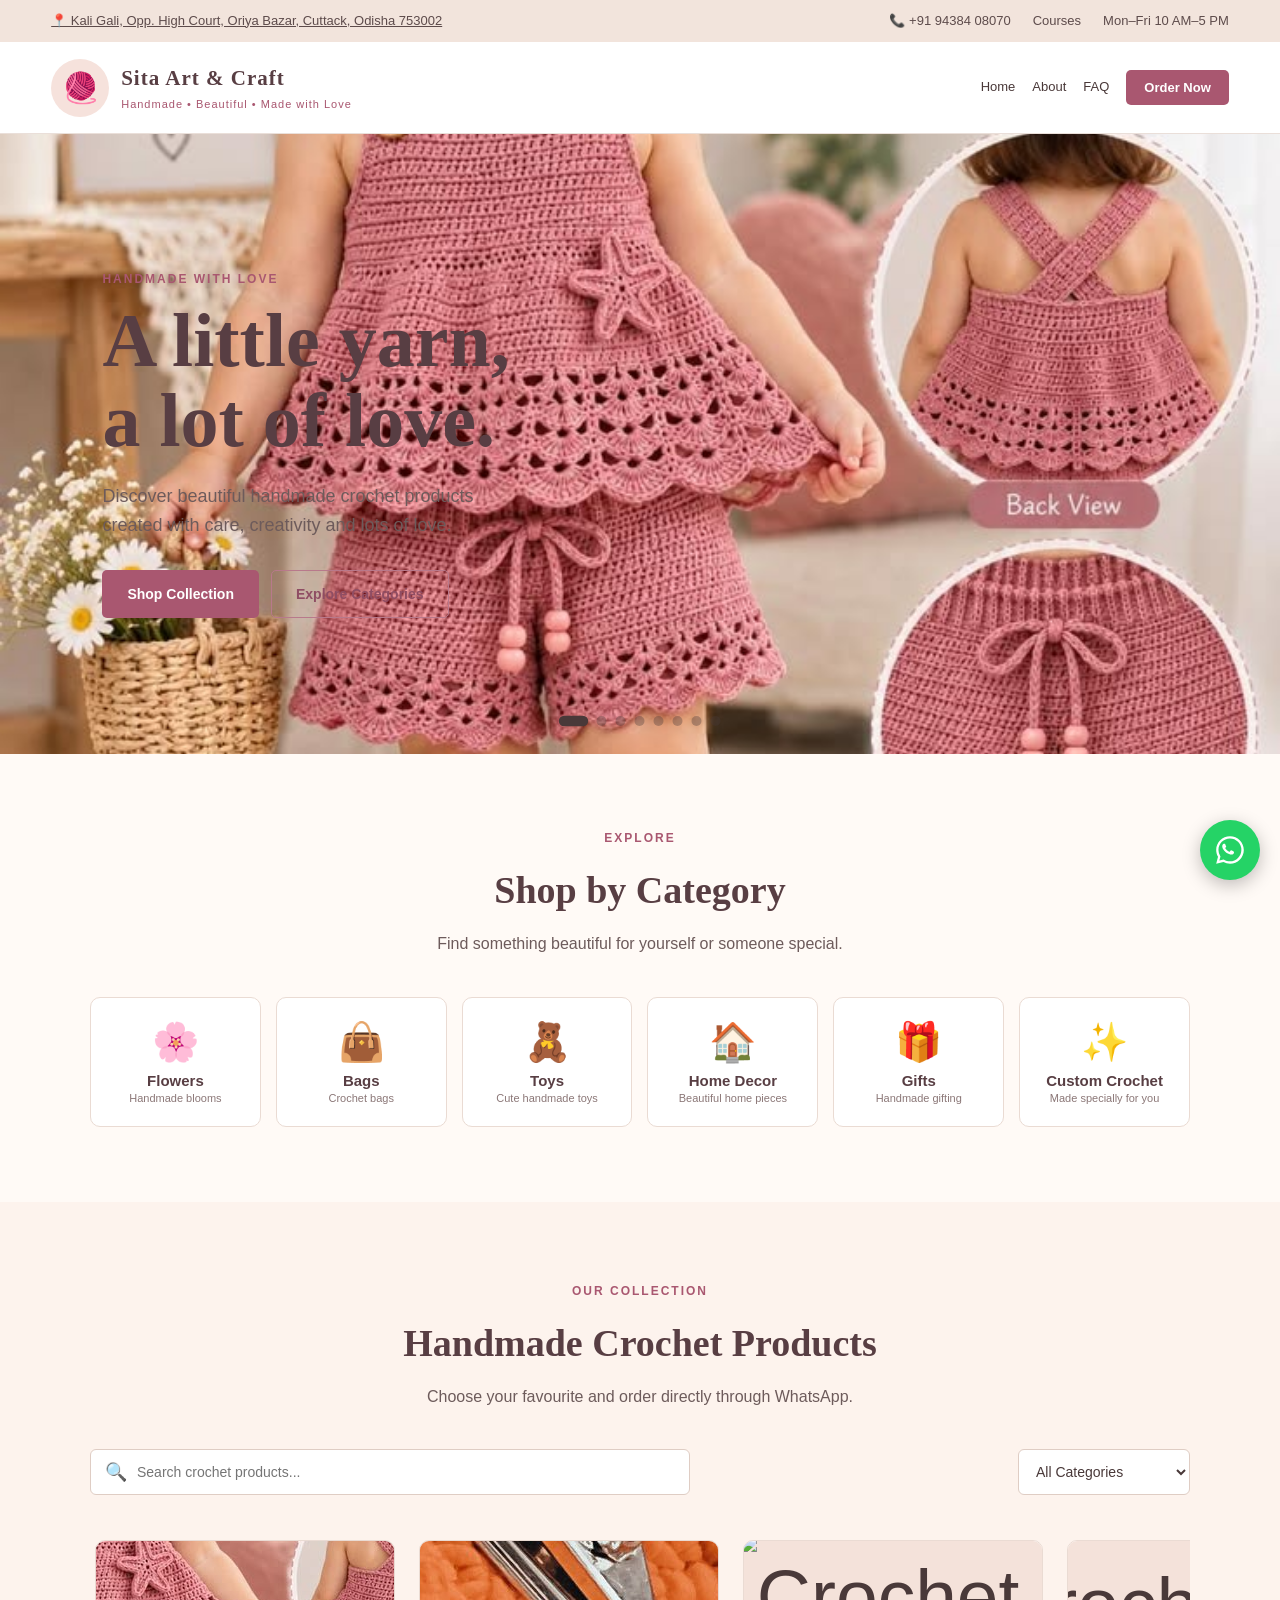
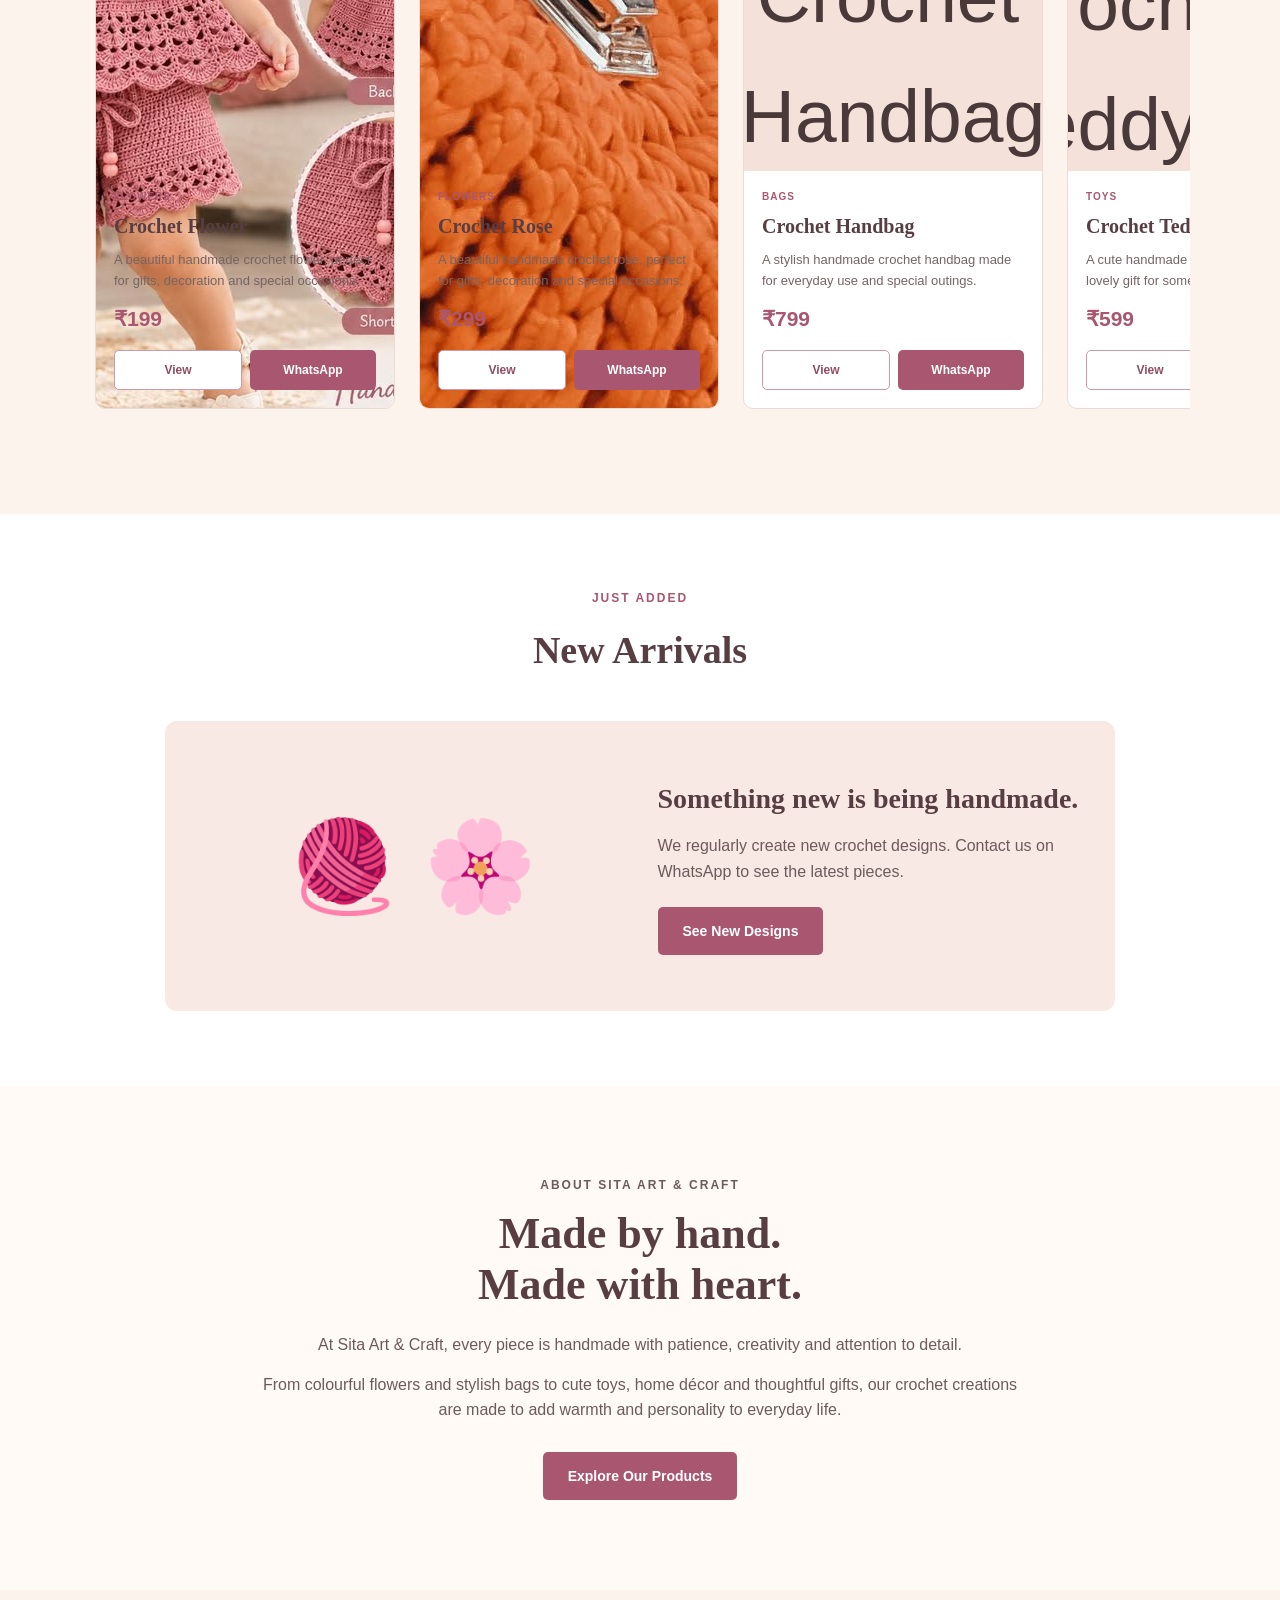
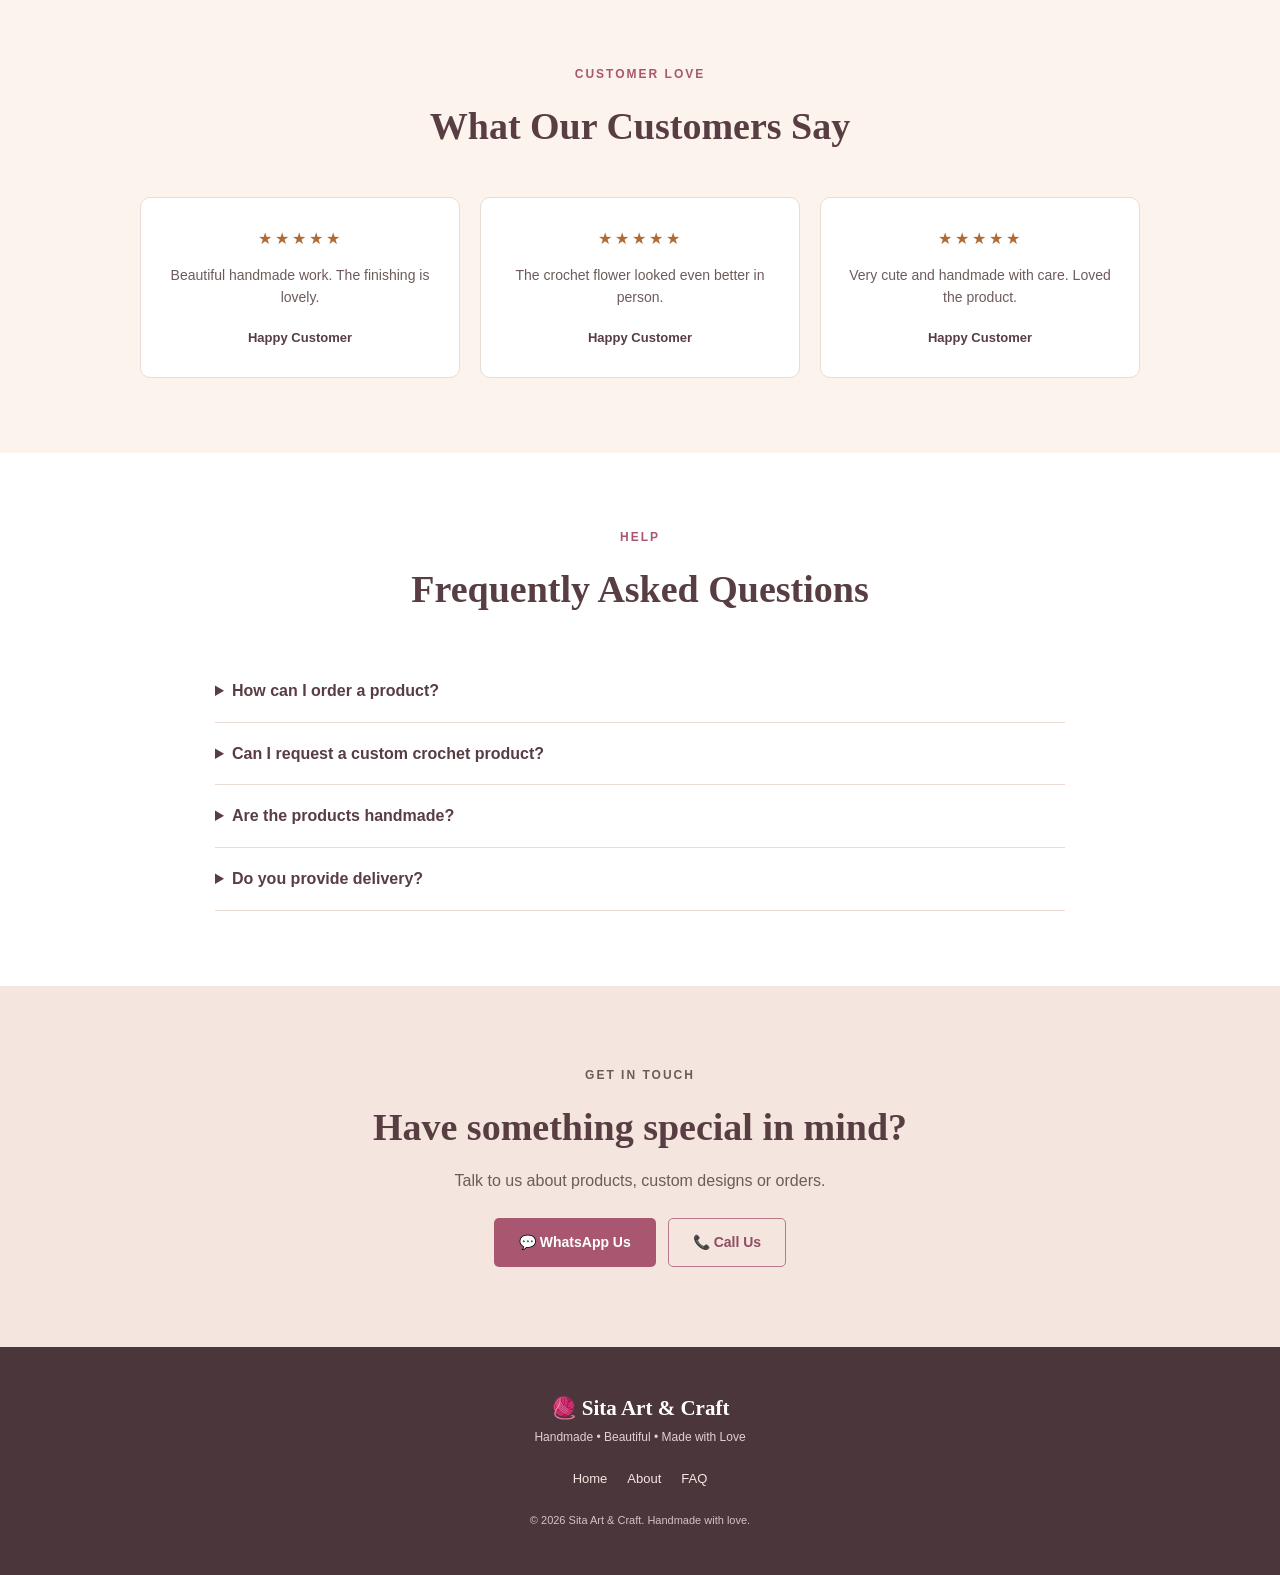
==== commit ba9a6c5b: "final web" ====
--- a/index.html
+++ b/index.html
@@ -9,13 +9,17 @@
         name="viewport"
         content="width=device-width, initial-scale=1.0">
 
-    <title>
-        Thread & Bloom Crochet | Handmade Crochet Products
-    </title>
-
     <meta
         name="description"
-        content="Shop beautiful handmade crochet flowers, bags, toys, home decor, gifts and custom crochet products.">
+        content="Sita Art & Craft - Handmade crochet flowers, bags, toys, home decor, gifts and custom crochet creations in Cuttack, Odisha.">
+
+    <meta
+        name="keywords"
+        content="crochet, handmade gifts, crochet flowers, crochet bags, crochet toys, Cuttack, Odisha, Sita Art & Craft">
+
+    <title>
+        Sita Art & Craft | Handmade Crochet Products
+    </title>
 
     <link
         rel="stylesheet"
@@ -27,70 +31,77 @@
 <body>
 
 
-    <!-- ==========================================
-         TOP INFORMATION BAR
-    =========================================== -->
+    <!-- =====================================================
+         TOP BAR
+    ====================================================== -->
 
     <div class="top-bar">
 
         <div class="top-location">
 
-            📍 Patia, Raghunathpur, Bhubaneswar, Odisha, India
+    <a
+        href="https://www.google.com/maps/search/?api=1&query=Kali+Gali,+Opp.+High+Court,+Oriya+Bazar,+Cuttack,+Odisha+753002"
+        target="_blank"
+        rel="noopener noreferrer">
+
+        📍 Kali Gali, Opp. High Court, Oriya Bazar,
+        Cuttack, Odisha 753002
+
+    </a>
+
+</div>
+
+
+        <div class="top-right">
+
+            <a href="tel:+919438408070">
+
+                📞 +91 94384 08070
+
+            </a>
+
+
+            <button
+    type="button"
+    class="courses-button"
+    onclick="openCoursesMenu()">
+
+    Courses
+
+</button>
+
+
+            <span>
+                Mon–Fri 10 AM–5 PM
+            </span>
 
         </div>
 
-
-        <div class="top-right">
-
-            <a href="tel:+919937867737">
-
-                📞 +91 99378 67737
-
-            </a>
-
-
-            <span>
-                xz.com
-            </span>
-
-
-            <span>
-                Mon–Sat 10 AM–10 PM
-            </span>
-
-        </div>
-
-    </div>
-
-
-
-    <!-- ==========================================
-         MAIN HEADER
-    =========================================== -->
+    </div>
+
+
+
+    <!-- =====================================================
+         HEADER
+    ====================================================== -->
 
     <header class="main-header">
 
-
-        <!-- BRAND -->
 
         <a
             href="#home"
             class="brand">
 
-
             <div class="brand-icon">
-
                 🧶
-
             </div>
 
 
             <div class="brand-text">
 
                 <h2>
-                    THREAD & BLOOM
+                    Sita Art & Craft
                 </h2>
-
 
                 <p>
                     Handmade • Beautiful • Made with Love
@@ -98,7 +109,6 @@
 
             </div>
 
-
         </a>
 
 
@@ -106,84 +116,152 @@
         <!-- DESKTOP NAVIGATION -->
 
         <nav class="main-nav">
-
 
             <a href="#home">
                 Home
             </a>
 
-
-            <a href="#shop">
-                Shop
-            </a>
-
-
-            <a href="#categories">
-                Categories
-            </a>
-
-
-            <a href="#new-arrivals">
-                New Arrivals
-            </a>
-
-
             <a href="#about">
                 About
             </a>
 
-
-            <a href="#reviews">
-                Reviews
-            </a>
-
-
             <a href="#faq">
                 FAQ
             </a>
 
-
-            <a href="#contact">
-                Contact
-            </a>
-
-
-            <!-- BOOK NOW -->
 
             <button
                 type="button"
                 class="book-now-button"
                 onclick="openBookingForm()">
 
-                Book Now
+                Order Now
 
             </button>
 
-
         </nav>
 
 
 
-        <!-- MOBILE MENU -->
+        <!-- MOBILE MENU BUTTON -->
 
         <button
             type="button"
             class="menu-button"
             onclick="toggleMobileMenu()"
-            aria-label="Open navigation menu">
+            aria-label="Open menu">
 
             ☰
 
         </button>
 
-
     </header>
 
-
-
-    <!-- ==========================================
+<!-- =====================================================
+     COURSES MENU
+===================================================== -->
+
+<div
+    id="courses-menu"
+    class="courses-menu"
+    aria-hidden="true">
+
+    <div class="courses-menu-box">
+
+        <button
+            type="button"
+            class="courses-close"
+            onclick="closeCoursesMenu()">
+
+            ×
+
+        </button>
+
+
+        <!-- COURSE INTRO -->
+
+        <div class="courses-intro">
+
+            <p class="eyebrow">
+                LEARN WITH US
+            </p>
+
+            <h2>
+                Learn with Sita Art & Craft
+            </h2>
+
+            <p>
+                Online and offline courses to grow your
+                crochet skills — join classes, get kits,
+                and receive hands-on feedback.
+            </p>
+
+            <button
+                type="button"
+                class="primary-button"
+                onclick="document.getElementById('course-options').scrollIntoView({ behavior: 'smooth' });">
+
+                Browse Courses
+
+            </button>
+
+        </div>
+
+
+        <!-- COURSE OPTIONS -->
+
+        <div
+            id="course-options"
+            class="course-options">
+
+            <button
+                type="button"
+                class="course-option"
+                onclick="selectCourse('Online Classes')">
+
+                <span>
+                    💻
+                </span>
+
+                <strong>
+                    Online Classes
+                </strong>
+
+                <small>
+                    Learn crochet from home
+                </small>
+
+            </button>
+
+
+            <button
+                type="button"
+                class="course-option"
+                onclick="selectCourse('Offline Classes')">
+
+                <span>
+                    🏠
+                </span>
+
+                <strong>
+                    Offline Classes
+                </strong>
+
+                <small>
+                    Learn crochet in person
+                </small>
+
+            </button>
+
+        </div>
+
+    </div>
+
+</div>
+
+    <!-- =====================================================
          MOBILE NAVIGATION
-    =========================================== -->
+    ====================================================== -->
 
     <nav
         id="mobile-nav"
@@ -200,46 +278,10 @@
 
 
         <a
-            href="#shop"
-            onclick="closeMobileMenu()">
-
-            Shop
-
-        </a>
-
-
-        <a
-            href="#categories"
-            onclick="closeMobileMenu()">
-
-            Categories
-
-        </a>
-
-
-        <a
-            href="#new-arrivals"
-            onclick="closeMobileMenu()">
-
-            New Arrivals
-
-        </a>
-
-
-        <a
             href="#about"
             onclick="closeMobileMenu()">
 
             About
-
-        </a>
-
-
-        <a
-            href="#reviews"
-            onclick="closeMobileMenu()">
-
-            Reviews
 
         </a>
 
@@ -249,15 +291,6 @@
             onclick="closeMobileMenu()">
 
             FAQ
-
-        </a>
-
-
-        <a
-            href="#contact"
-            onclick="closeMobileMenu()">
-
-            Contact
 
         </a>
 
@@ -267,121 +300,234 @@
             class="mobile-book-button"
             onclick="openBookingForm(); closeMobileMenu();">
 
-            Book Now
+            Order Now
 
         </button>
 
-
     </nav>
 
 
 
-    <!-- ==========================================
-         HERO
-    =========================================== -->
-
     <main>
 
 
-        <section
-            id="home"
-            class="hero">
-
-
-            <!-- HERO TEXT -->
-
-            <div class="hero-content">
-
-
-                <p class="eyebrow">
-
-                    HANDMADE WITH LOVE
-
-                </p>
-
-
-                <h1>
-
-                    A little yarn,
-                    <br>
-                    a lot of love.
-
-                </h1>
-
-
-                <p class="hero-description">
-
-                    Discover beautiful handmade crochet
-                    products created with care, creativity
-                    and lots of love.
-
-                </p>
-
-
-                <div class="hero-buttons">
-
-
-                    <a
-                        href="#shop"
-                        class="primary-button">
-
-                        Shop Collection
-
-                    </a>
-
-
-                    <a
-                        href="#categories"
-                        class="secondary-button">
-
-                        Explore Categories
-
-                    </a>
-
-
-                </div>
-
-
-            </div>
-
-
-
-            <!-- HERO ART -->
-
-            <div class="hero-art">
-
-
-                <div class="yarn-circle">
-
-                    🧶
-
-                </div>
-
-
-                <div class="flower-art">
-
-                    🌸
-
-                </div>
-
-
-                <div class="heart-art">
-
-                    🤍
-
-                </div>
-
-
-            </div>
-
-
-        </section>
-
-
-
-        <!-- ==========================================
+        <!-- =====================================================
+             HERO
+        ====================================================== -->
+
+        <!-- =====================================================
+     MAIN CROCHET IMAGE SLIDER
+===================================================== -->
+
+<section id="home" class="hero">
+
+    <!-- Real Crochet Image Slides -->
+    <div class="hero-slider">
+
+    <div class="hero-slide active">
+        <img src="images/hero/crochet-1-hero.jpg" alt="Handmade crochet">
+    </div>
+
+    <div class="hero-slide">
+        <img src="images/hero/crochet-2-hero.jpg" alt="Handmade crochet">
+    </div>
+
+    <div class="hero-slide">
+        <img src="images/hero/crochet-3-hero.jpg" alt="Handmade crochet">
+    </div>
+
+    <div class="hero-slide">
+        <img src="images/hero/crochet-4-hero.jpg" alt="Handmade crochet">
+    </div>
+
+    <div class="hero-slide">
+        <img src="images/hero/crochet-5-hero.jpg" alt="Handmade crochet">
+    </div>
+
+    <div class="hero-slide">
+        <img src="images/hero/crochet-6-hero.jpg" alt="Handmade crochet">
+    </div>
+
+    <div class="hero-slide">
+        <img src="images/hero/crochet-7-hero.jpg" alt="Handmade crochet">
+    </div>
+
+    <div class="hero-slide">
+        <img src="images/hero/crochet-8-hero.jpg" alt="Handmade crochet">
+    </div>
+
+    <div class="hero-slide">
+        <img src="images/hero/crochet-9-hero.jpg" alt="Handmade crochet">
+    </div>
+
+    <div class="hero-slide">
+        <img src="images/hero/crochet-10-hero.jpg" alt="Handmade crochet">
+    </div>
+
+    <div class="hero-slide">
+        <img src="images/hero/crochet-11-hero.jpg" alt="Handmade crochet">
+    </div>
+
+    <div class="hero-slide">
+        <img src="images/hero/crochet-12-hero.jpg" alt="Handmade crochet">
+    </div>
+
+    <div class="hero-slide">
+        <img src="images/hero/crochet-13-hero.jpg" alt="Handmade crochet">
+    </div>
+
+    <div class="hero-slide">
+        <img src="images/hero/crochet-14-hero.jpg" alt="Handmade crochet">
+    </div>
+
+    <div class="hero-slide">
+        <img src="images/hero/crochet-15-hero.jpg" alt="Handmade crochet">
+    </div>
+
+    <div class="hero-slide">
+        <img src="images/hero/crochet-16-hero.jpg" alt="Handmade crochet">
+    </div>
+
+    <div class="hero-slide">
+        <img src="images/hero/crochet-17-hero.jpg" alt="Handmade crochet">
+    </div>
+
+    <div class="hero-slide">
+        <img src="images/hero/crochet-18-hero.jpg" alt="Handmade crochet">
+    </div>
+
+    <div class="hero-slide">
+        <img src="images/hero/crochet-19-hero.jpg" alt="Handmade crochet">
+    </div>
+
+    <div class="hero-slide">
+        <img src="images/hero/crochet-20-hero.jpg" alt="Handmade crochet">
+    </div>
+
+    <div class="hero-slide">
+        <img src="images/hero/crochet-21-hero.jpg" alt="Handmade crochet">
+    </div>
+
+    <div class="hero-slide">
+        <img src="images/hero/crochet-22-hero.jpg" alt="Handmade crochet">
+    </div>
+
+    <div class="hero-slide">
+        <img src="images/hero/crochet-23-hero.jpg" alt="Handmade crochet">
+    </div>
+
+    <div class="hero-slide">
+        <img src="images/hero/crochet-24-hero.jpg" alt="Handmade crochet">
+    </div>
+
+    <div class="hero-slide">
+        <img src="images/hero/crochet-25-hero.jpg" alt="Handmade crochet">
+    </div>
+
+    <div class="hero-slide">
+        <img src="images/hero/crochet-26-hero.jpg" alt="Handmade crochet">
+    </div>
+
+    <div class="hero-slide">
+        <img src="images/hero/crochet-27-hero.jpg" alt="Handmade crochet">
+    </div>
+
+    <div class="hero-slide">
+        <img src="images/hero/crochet-28-hero.jpg" alt="Handmade crochet">
+    </div>
+
+    <div class="hero-slide">
+        <img src="images/hero/crochet-29-hero.jpg" alt="Handmade crochet">
+    </div>
+
+    <div class="hero-slide">
+        <img src="images/hero/crochet-30-hero.jpg" alt="Handmade crochet">
+    </div>
+
+    <div class="hero-slide">
+        <img src="images/hero/crochet-31-hero.jpg" alt="Handmade crochet">
+    </div>
+
+</div>
+
+
+    <!-- Soft overlay -->
+    <div class="hero-overlay"></div>
+
+
+    <!-- Hero Content -->
+    <div class="hero-content">
+
+        <p class="eyebrow">
+            HANDMADE WITH LOVE
+        </p>
+
+        <h1>
+            A little yarn,<br>
+            a lot of love.
+        </h1>
+
+        <p class="hero-description">
+            Discover beautiful handmade crochet
+            products created with care, creativity
+            and lots of love.
+        </p>
+
+        <div class="hero-buttons">
+
+            <a
+                href="#shop"
+                class="primary-button">
+                Shop Collection
+            </a>
+
+            <a
+                href="#categories"
+                class="secondary-button">
+                Explore Categories
+            </a>
+
+        </div>
+
+    </div>
+
+
+    <!-- Slider Dots -->
+    <div class="hero-slider-dots">
+
+    <button type="button" class="hero-dot active"
+        onclick="showHeroSlide(0)" aria-label="Slide 1"></button>
+
+    <button type="button" class="hero-dot"
+        onclick="showHeroSlide(1)" aria-label="Slide 2"></button>
+
+    <button type="button" class="hero-dot"
+        onclick="showHeroSlide(2)" aria-label="Slide 3"></button>
+
+    <button type="button" class="hero-dot"
+        onclick="showHeroSlide(3)" aria-label="Slide 4"></button>
+
+    <button type="button" class="hero-dot"
+        onclick="showHeroSlide(4)" aria-label="Slide 5"></button>
+
+    <button type="button" class="hero-dot"
+        onclick="showHeroSlide(5)" aria-label="Slide 6"></button>
+
+    <button type="button" class="hero-dot"
+        onclick="showHeroSlide(6)" aria-label="Slide 7"></button>
+
+    <button type="button" class="hero-dot"
+        onclick="showHeroSlide(7)" aria-label="Slide 8"></button>
+
+</div>
+
+</section>
+
+
+
+        <!-- =====================================================
              CATEGORIES
-        =========================================== -->
+        ====================================================== -->
 
         <section
             id="categories"
@@ -392,24 +538,18 @@
 
 
                 <p class="eyebrow">
-
                     EXPLORE
-
                 </p>
 
 
                 <h2>
-
                     Shop by Category
-
                 </h2>
 
 
                 <p>
-
                     Find something beautiful for yourself
                     or someone special.
-
                 </p>
 
 
@@ -419,201 +559,129 @@
 
             <div class="category-grid">
 
-
-                <!-- FLOWERS -->
 
                 <button
                     type="button"
                     class="category-card"
                     onclick="filterCategory('Flowers')">
 
-
                     <span class="category-image">
-
                         🌸
-
                     </span>
 
-
                     <strong>
-
                         Flowers
-
                     </strong>
 
-
                     <small>
-
                         Handmade blooms
-
                     </small>
 
-
                 </button>
 
 
-
-                <!-- BAGS -->
 
                 <button
                     type="button"
                     class="category-card"
                     onclick="filterCategory('Bags')">
 
-
                     <span class="category-image">
-
                         👜
-
                     </span>
 
-
                     <strong>
-
                         Bags
-
                     </strong>
 
-
                     <small>
-
                         Crochet bags
-
                     </small>
 
-
                 </button>
 
 
-
-                <!-- TOYS -->
 
                 <button
                     type="button"
                     class="category-card"
                     onclick="filterCategory('Toys')">
 
-
                     <span class="category-image">
-
                         🧸
-
                     </span>
 
-
                     <strong>
-
                         Toys
-
                     </strong>
 
-
                     <small>
-
                         Cute handmade toys
-
                     </small>
 
-
                 </button>
 
 
-
-                <!-- HOME DECOR -->
 
                 <button
                     type="button"
                     class="category-card"
                     onclick="filterCategory('Home Decor')">
 
-
                     <span class="category-image">
-
                         🏠
-
                     </span>
 
-
                     <strong>
-
                         Home Decor
-
                     </strong>
 
-
                     <small>
-
                         Beautiful home pieces
-
                     </small>
 
-
                 </button>
 
 
-
-                <!-- GIFTS -->
 
                 <button
                     type="button"
                     class="category-card"
                     onclick="filterCategory('Gifts')">
 
-
                     <span class="category-image">
-
                         🎁
-
                     </span>
 
-
                     <strong>
-
                         Gifts
-
                     </strong>
 
-
                     <small>
-
                         Handmade gifting
-
                     </small>
 
-
                 </button>
 
 
-
-                <!-- CUSTOM -->
 
                 <button
                     type="button"
                     class="category-card"
                     onclick="filterCategory('Custom')">
 
-
                     <span class="category-image">
-
                         ✨
-
                     </span>
 
-
                     <strong>
-
                         Custom Crochet
-
                     </strong>
 
-
                     <small>
-
                         Made specially for you
-
                     </small>
 
-
                 </button>
 
 
@@ -624,9 +692,9 @@
 
 
 
-        <!-- ==========================================
+        <!-- =====================================================
              SHOP
-        =========================================== -->
+        ====================================================== -->
 
         <section
             id="shop"
@@ -637,24 +705,18 @@
 
 
                 <p class="eyebrow">
-
                     OUR COLLECTION
-
                 </p>
 
 
                 <h2>
-
                     Handmade Crochet Products
-
                 </h2>
 
 
                 <p>
-
-                    Choose your favourite and order directly
-                    through WhatsApp.
-
+                    Choose your favourite and order
+                    directly through WhatsApp.
                 </p>
 
 
@@ -662,8 +724,6 @@
 
 
 
-            <!-- SEARCH AND CATEGORY FILTER -->
-
             <div class="shop-controls">
 
 
@@ -671,9 +731,7 @@
 
 
                     <span>
-
                         🔍
-
                     </span>
 
 
@@ -681,7 +739,8 @@
                         type="search"
                         id="product-search"
                         placeholder="Search crochet products..."
-                        oninput="searchProducts()">
+                        oninput="searchProducts()"
+                        aria-label="Search products">
 
 
                 </div>
@@ -690,55 +749,42 @@
 
                 <select
                     id="category-filter"
-                    onchange="filterProducts()">
+                    onchange="filterProducts()"
+                    aria-label="Filter products by category">
 
 
                     <option value="All">
-
                         All Categories
-
                     </option>
 
 
                     <option value="Flowers">
-
                         Flowers
-
                     </option>
 
 
                     <option value="Bags">
-
                         Bags
-
                     </option>
 
 
                     <option value="Toys">
-
                         Toys
-
                     </option>
 
 
                     <option value="Home Decor">
-
                         Home Decor
-
                     </option>
 
 
                     <option value="Gifts">
-
                         Gifts
-
                     </option>
 
 
                     <option value="Custom">
-
                         Custom Crochet
-
                     </option>
 
 
@@ -748,8 +794,6 @@
             </div>
 
 
-
-            <!-- PRODUCT GRID -->
 
             <div
                 id="product-container"
@@ -758,9 +802,6 @@
             </div>
 
 
-
-            <!-- NO PRODUCTS -->
-
             <p
                 id="no-products"
                 class="no-products">
@@ -774,9 +815,9 @@
 
 
 
-        <!-- ==========================================
+        <!-- =====================================================
              NEW ARRIVALS
-        =========================================== -->
+        ====================================================== -->
 
         <section
             id="new-arrivals"
@@ -787,16 +828,12 @@
 
 
                 <p class="eyebrow">
-
                     JUST ADDED
-
                 </p>
 
 
                 <h2>
-
                     New Arrivals
-
                 </h2>
 
 
@@ -809,7 +846,7 @@
 
                 <div class="new-arrival-art">
 
-                    🧶🌸
+                    🧶 🌸
 
                 </div>
 
@@ -818,9 +855,7 @@
 
 
                     <h3>
-
                         Something new is being handmade.
-
                     </h3>
 
 
@@ -834,7 +869,7 @@
 
 
                     <a
-                        href="https://wa.me/919937867737"
+                        href="https://wa.me/919438408070"
                         target="_blank"
                         rel="noopener noreferrer"
                         class="primary-button">
@@ -854,9 +889,9 @@
 
 
 
-        <!-- ==========================================
+        <!-- =====================================================
              ABOUT
-        =========================================== -->
+        ====================================================== -->
 
         <section
             id="about"
@@ -867,9 +902,7 @@
 
 
                 <p class="eyebrow">
-
-                    ABOUT THREAD & BLOOM
-
+                    ABOUT SITA ART & CRAFT
                 </p>
 
 
@@ -884,8 +917,8 @@
 
                 <p>
 
-                    At Thread & Bloom Crochet, every piece
-                    is handmade with patience, creativity
+                    At Sita Art & Craft, every piece is
+                    handmade with patience, creativity
                     and attention to detail.
 
                 </p>
@@ -918,9 +951,9 @@
 
 
 
-        <!-- ==========================================
+        <!-- =====================================================
              REVIEWS
-        =========================================== -->
+        ====================================================== -->
 
         <section
             id="reviews"
@@ -931,16 +964,12 @@
 
 
                 <p class="eyebrow">
-
                     CUSTOMER LOVE
-
                 </p>
 
 
                 <h2>
-
                     What Our Customers Say
-
                 </h2>
 
 
@@ -953,87 +982,57 @@
 
                 <div class="review-card">
 
-
                     <div class="stars">
-
                         ★★★★★
-
                     </div>
 
-
                     <p>
-
                         Beautiful handmade work.
                         The finishing is lovely.
-
                     </p>
 
-
                     <strong>
-
                         Happy Customer
-
                     </strong>
 
-
                 </div>
 
 
 
                 <div class="review-card">
 
-
                     <div class="stars">
-
                         ★★★★★
-
                     </div>
 
-
                     <p>
-
                         The crochet flower looked
                         even better in person.
-
                     </p>
 
-
                     <strong>
-
                         Happy Customer
-
                     </strong>
 
-
                 </div>
 
 
 
                 <div class="review-card">
 
-
                     <div class="stars">
-
                         ★★★★★
-
                     </div>
 
-
                     <p>
-
                         Very cute and handmade with care.
                         Loved the product.
-
                     </p>
 
-
                     <strong>
-
                         Happy Customer
-
                     </strong>
 
-
                 </div>
 
 
@@ -1044,9 +1043,9 @@
 
 
 
-        <!-- ==========================================
+        <!-- =====================================================
              FAQ
-        =========================================== -->
+        ====================================================== -->
 
         <section
             id="faq"
@@ -1057,16 +1056,12 @@
 
 
                 <p class="eyebrow">
-
                     HELP
-
                 </p>
 
 
                 <h2>
-
                     Frequently Asked Questions
-
                 </h2>
 
 
@@ -1079,37 +1074,28 @@
 
                 <details>
 
-
                     <summary>
-
                         How can I order a product?
-
                     </summary>
 
-
                     <p>
 
                         Select a product and click
-                        "Order on WhatsApp". We will
-                        discuss availability, delivery
-                        and payment with you.
+                        "WhatsApp". We will discuss
+                        availability, delivery and
+                        payment with you.
 
                     </p>
 
-
                 </details>
 
 
 
                 <details>
 
-
                     <summary>
-
                         Can I request a custom crochet product?
-
                     </summary>
-
 
                     <p>
 
@@ -1119,20 +1105,15 @@
 
                     </p>
 
-
                 </details>
 
 
 
                 <details>
 
-
                     <summary>
-
                         Are the products handmade?
-
                     </summary>
-
 
                     <p>
 
@@ -1141,20 +1122,15 @@
 
                     </p>
 
-
                 </details>
 
 
 
                 <details>
 
-
                     <summary>
-
                         Do you provide delivery?
-
                     </summary>
-
 
                     <p>
 
@@ -1164,7 +1140,6 @@
 
                     </p>
 
-
                 </details>
 
 
@@ -1175,9 +1150,9 @@
 
 
 
-        <!-- ==========================================
+        <!-- =====================================================
              CONTACT
-        =========================================== -->
+        ====================================================== -->
 
         <section
             id="contact"
@@ -1188,24 +1163,18 @@
 
 
                 <p class="eyebrow">
-
                     GET IN TOUCH
-
                 </p>
 
 
                 <h2>
-
                     Have something special in mind?
-
                 </h2>
 
 
                 <p>
-
                     Talk to us about products,
                     custom designs or orders.
-
                 </p>
 
 
@@ -1213,7 +1182,7 @@
 
 
                     <a
-                        href="https://wa.me/919937867737"
+                        href="https://wa.me/919438408070"
                         target="_blank"
                         rel="noopener noreferrer"
                         class="primary-button">
@@ -1224,7 +1193,7 @@
 
 
                     <a
-                        href="tel:+919937867737"
+                        href="tel:+919438408070"
                         class="secondary-button">
 
                         📞 Call Us
@@ -1243,65 +1212,452 @@
 
     </main>
 
-
-
-    <!-- ==========================================
-         BOOK NOW POPUP
-    =========================================== -->
+    <!-- =====================================================
+     OFFLINE CLASS DETAILS MODAL
+===================================================== -->
+
+<div
+    id="offline-class-modal"
+    class="offline-class-modal"
+    aria-hidden="true">
+
+    <div class="offline-class-modal-box">
+
+        <button
+            type="button"
+            class="offline-class-close"
+            onclick="closeOfflineClass()"
+            aria-label="Close offline class">
+
+            ×
+
+        </button>
+
+
+        <!-- IMAGE -->
+
+        <div class="offline-class-image crochet-class-visual">
+
+    <div class="crochet-art">
+
+        <div class="yarn-ball">🧶</div>
+
+        <div class="crochet-flower flower-one">🌸</div>
+
+        <div class="crochet-flower flower-two">🌺</div>
+
+        <div class="crochet-flower flower-three">🌼</div>
+
+        <div class="crochet-heart">♡</div>
+
+        <div class="crochet-hook">🪝</div>
+
+    </div>
+
+    <div class="crochet-art-text">
+
+        <span>
+            SITA ART & CRAFT
+        </span>
+
+        <strong>
+            Learn • Create • Crochet
+        </strong>
+
+        <small>
+            Handmade with love
+        </small>
+
+    </div>
+
+</div>
+
+
+        <!-- CONTENT -->
+
+        <div class="offline-class-content">
+
+            <p class="eyebrow">
+                LEARN WITH US
+            </p>
+
+            <h2>
+                Offline Crochet Class
+            </h2>
+
+            <p class="offline-class-intro">
+
+                Learn the beautiful art of crochet in a
+                friendly, practical and hands-on environment.
+                Our offline class is designed for beginners
+                as well as learners who want to improve
+                their crochet skills.
+
+            </p>
+
+
+            <!-- CLASS INFO -->
+
+            <div class="offline-class-info">
+
+                <div>
+                    <span>📍</span>
+                    <strong>Location</strong>
+                    <p>Cuttack, Odisha</p>
+                </div>
+
+                <div>
+                    <span>🕙</span>
+                    <strong>Time</strong>
+                    <p>10:00 AM – 4:00 PM</p>
+                </div>
+
+                <div>
+                    <span>👩</span>
+                    <strong>Age</strong>
+                    <p>8+</p>
+                </div>
+
+                <div>
+                    <span>💰</span>
+                    <strong>Class Fee</strong>
+                    <p>₹2,000</p>
+                </div>
+
+            </div>
+
+
+            <!-- WHAT WE TEACH -->
+
+            <div class="offline-class-teaching">
+
+                <p class="eyebrow">
+                    WHAT WE TEACH
+                </p>
+
+                <h3>
+                    From Basic Crochet to Beautiful Creations
+                </h3>
+
+
+                <div class="teaching-item">
+
+                    <span>🧶</span>
+
+                    <div>
+
+                        <h4>
+                            Crochet Basics
+                        </h4>
+
+                        <p>
+                            Learn how to hold the crochet hook
+                            and yarn correctly, make basic
+                            stitches, start projects and finish
+                            your work neatly.
+                        </p>
+
+                    </div>
+
+                </div>
+
+
+                <div class="teaching-item">
+
+                    <span>📖</span>
+
+                    <div>
+
+                        <h4>
+                            Pattern Reading
+                        </h4>
+
+                        <p>
+                            Understand crochet patterns,
+                            basic crochet symbols, stitch
+                            counts and how to follow simple
+                            designs.
+                        </p>
+
+                    </div>
+
+                </div>
+
+
+                <div class="teaching-item">
+
+                    <span>🌸</span>
+
+                    <div>
+
+                        <h4>
+                            Crochet Flowers
+                        </h4>
+
+                        <p>
+                            Learn to create beautiful crochet
+                            flowers including basic flowers,
+                            roses and different decorative
+                            flower designs.
+                        </p>
+
+                    </div>
+
+                </div>
+
+
+                <div class="teaching-item">
+
+                    <span>🎀</span>
+
+                    <div>
+
+                        <h4>
+                            Bow & Heart
+                        </h4>
+
+                        <p>
+                            Learn how to make cute crochet
+                            bows and hearts in different
+                            sizes and designs.
+                        </p>
+
+                    </div>
+
+                </div>
+
+
+                <div class="teaching-item">
+
+                    <span>☕</span>
+
+                    <div>
+
+                        <h4>
+                            Crochet Coaster
+                        </h4>
+
+                        <p>
+                            Learn how to create a beautiful
+                            coaster while understanding
+                            increasing stitches, shape
+                            formation and proper finishing.
+                        </p>
+
+                    </div>
+
+                </div>
+
+
+                <div class="teaching-item">
+
+                    <span>🟫</span>
+
+                    <div>
+
+                        <h4>
+                            Granny Square
+                        </h4>
+
+                        <p>
+                            Learn how to start a granny square,
+                            work in rounds, change colours,
+                            maintain the shape and finish it
+                            beautifully.
+                        </p>
+
+                    </div>
+
+                </div>
+
+            </div>
+
+
+            <!-- SKILLS -->
+
+            <div class="offline-class-skills">
+
+                <h3>
+                    ✨ What You Will Learn
+                </h3>
+
+                <div class="skill-list">
+
+                    <span>Basic Crochet</span>
+                    <span>Basic Stitches</span>
+                    <span>Pattern Reading</span>
+                    <span>Flowers</span>
+                    <span>Rose</span>
+                    <span>Bow</span>
+                    <span>Heart</span>
+                    <span>Coaster</span>
+                    <span>Granny Square</span>
+
+                </div>
+
+            </div>
+
+
+            <!-- IMPORTANT NOTE -->
+
+            <div class="offline-class-note">
+
+                <h3>
+                    📌 Please Note
+                </h3>
+
+                <ul>
+
+                    <li>
+                        Materials will not be provided.
+                    </li>
+
+                    <li>
+                        Students should bring their own
+                        crochet materials.
+                    </li>
+
+                    <li>
+                        Suitable for beginners to advanced
+                        learners.
+                    </li>
+
+                    <li>
+                        Ladies only.
+                    </li>
+
+                    <li>
+                        Practical, hands-on learning with
+                        personal guidance.
+                    </li>
+
+                </ul>
+
+            </div>
+
+
+            <!-- FEE -->
+
+            <div class="offline-class-fee">
+
+                <div>
+
+                    <small>
+                        OFFLINE CLASS
+                    </small>
+
+                    <strong>
+                        ₹2,000
+                    </strong>
+
+                    <span>
+                        Full-day practical class
+                    </span>
+
+                </div>
+
+
+                <button
+                    type="button"
+                    class="offline-class-book-button"
+                    onclick="openBookingForm(); closeOfflineClass();">
+
+                    Book This Class
+
+                </button>
+
+            </div>
+
+
+        </div>
+
+    </div>
+
+</div>
+
+
+    <!-- =====================================================
+         PRODUCT DETAILS MODAL
+    ====================================================== -->
+
+    <div
+        id="product-modal"
+        class="product-modal"
+        aria-hidden="true">
+
+
+        <div class="product-modal-box">
+
+
+            <button
+                type="button"
+                class="modal-close"
+                onclick="closeProductModal()"
+                aria-label="Close product details">
+
+                ×
+
+            </button>
+
+
+            <div
+                id="modal-product-content">
+
+            </div>
+
+
+        </div>
+
+
+    </div>
+
+
+
+    <!-- =====================================================
+         BOOKING MODAL
+    ====================================================== -->
 
     <div
         id="booking-modal"
-        class="booking-modal">
+        class="booking-modal"
+        aria-hidden="true">
 
 
         <div class="booking-box">
 
-
-            <!-- CLOSE -->
 
             <button
                 type="button"
                 class="close-booking"
                 onclick="closeBookingForm()"
-                aria-label="Close">
+                aria-label="Close booking form">
 
                 ×
 
             </button>
 
 
-
-            <!-- TITLE -->
-
             <h2>
-
-                Book Now
-
+                Order Now
             </h2>
 
 
             <p class="booking-intro">
 
-                Fill in your details and we will
-                contact you on WhatsApp.
+                Tell us what you need and we will
+                contact you through WhatsApp.
 
             </p>
 
 
-
-            <!-- FORM -->
 
             <form
                 id="booking-form"
                 onsubmit="sendBookingToWhatsApp(event)">
 
 
-                <!-- NAME -->
-
                 <label for="customer-name">
-
                     Name *
-
                 </label>
 
 
@@ -1309,23 +1665,19 @@
                     type="text"
                     id="customer-name"
                     placeholder="Enter your name"
+                    autocomplete="name"
                     required>
 
 
                 <span
                     id="name-error"
                     class="form-error">
-
                 </span>
 
 
 
-                <!-- PHONE -->
-
                 <label for="customer-phone">
-
                     Phone *
-
                 </label>
 
 
@@ -1333,23 +1685,19 @@
                     type="tel"
                     id="customer-phone"
                     placeholder="Enter your phone number"
+                    autocomplete="tel"
                     required>
 
 
                 <span
                     id="phone-error"
                     class="form-error">
-
                 </span>
 
 
 
-                <!-- PRODUCT -->
-
                 <label for="booking-product">
-
                     Product *
-
                 </label>
 
 
@@ -1357,66 +1705,16 @@
                     id="booking-product"
                     required>
 
-
                     <option value="">
-
                         Please select a product
-
                     </option>
 
-
-                    <option value="Crochet Flower">
-
-                        Crochet Flower
-
-                    </option>
-
-
-                    <option value="Crochet Handbag">
-
-                        Crochet Handbag
-
-                    </option>
-
-
-                    <option value="Crochet Teddy">
-
-                        Crochet Teddy
-
-                    </option>
-
-
-                    <option value="Crochet Home Decor">
-
-                        Crochet Home Decor
-
-                    </option>
-
-
-                    <option value="Crochet Gift Set">
-
-                        Crochet Gift Set
-
-                    </option>
-
-
-                    <option value="Custom Crochet Creation">
-
-                        Custom Crochet Creation
-
-                    </option>
-
-
                 </select>
 
 
 
-                <!-- DETAILS -->
-
                 <label for="booking-details">
-
                     Additional Details
-
                 </label>
 
 
@@ -1426,14 +1724,11 @@
                     placeholder="Tell us what you need..."></textarea>
 
 
-
-                <!-- SUBMIT -->
-
                 <button
                     type="submit"
                     class="quote-button">
 
-                    Get Free Quote
+                    💬 Send Enquiry on WhatsApp
 
                 </button>
 
@@ -1448,17 +1743,16 @@
 
 
 
-    <!-- ==========================================
+    <!-- =====================================================
          FLOATING WHATSAPP
-         BOTTOM RIGHT ONLY
-    =========================================== -->
+    ====================================================== -->
 
     <a
-        href="https://wa.me/919937867737"
+        href="https://wa.me/919438408070"
         target="_blank"
         rel="noopener noreferrer"
         class="whatsapp-button"
-        aria-label="Chat on WhatsApp">
+        aria-label="Chat with Sita Art & Craft on WhatsApp">
 
 
         <svg
@@ -1473,17 +1767,15 @@
             <path
                 d="M16.02 3C8.84 3 3 8.79 3 15.92c0 2.28.6 4.5 1.73 6.46L3 29l6.79-1.7a13.1 13.1 0 006.23 1.57h.01C23.2 28.87 29 23.07 29 15.94 29 8.81 23.2 3 16.02 3zm0 23.69h-.01c-1.98 0-3.92-.53-5.61-1.53l-.4-.24-4.03 1.01 1.08-3.93-.26-.4a10.76 10.76 0 01-1.65-5.68c0-5.91 4.84-10.72 10.79-10.72 2.87 0 5.57 1.11 7.6 3.13a10.65 10.65 0 013.15 7.59c0 5.91-4.83 10.72-10.66 10.77z"/>
 
-
         </svg>
 
-
     </a>
 
 
 
-    <!-- ==========================================
+    <!-- =====================================================
          FOOTER
-    =========================================== -->
+    ====================================================== -->
 
     <footer>
 
@@ -1492,16 +1784,12 @@
 
 
             <h3>
-
-                🧶 Thread & Bloom Crochet
-
+                🧶 Sita Art & Craft
             </h3>
 
 
             <p>
-
                 Handmade • Beautiful • Made with Love
-
             </p>
 
 
@@ -1517,33 +1805,22 @@
             </a>
 
 
-            <a href="#shop">
-                Shop
-            </a>
-
-
-            <a href="#categories">
-                Categories
-            </a>
-
-
             <a href="#about">
                 About
             </a>
 
 
-            <a href="#contact">
-                Contact
+            <a href="#faq">
+                FAQ
             </a>
 
 
         </div>
 
 
-
         <p class="copyright">
 
-            © 2026 Thread & Bloom Crochet.
+            © 2026 Sita Art & Craft.
             Handmade with love.
 
         </p>
@@ -1553,10 +1830,6 @@
 
 
 
-    <!-- ==========================================
-         JAVASCRIPT
-    =========================================== -->
-
     <script src="script.js"></script>
 
 
--- a/style.css
+++ b/style.css
@@ -1,5 +1,6 @@
-/* =====================================================
-   THREAD & BLOOM CROCHET
+
+/* =====================================================
+   SITA ART & CRAFT
    CROCHET SHOP WEBSITE
 ===================================================== */
 
@@ -14,32 +15,27 @@
     box-sizing: border-box;
 }
 
-
 html {
     scroll-behavior: smooth;
 }
 
-
 body {
-
-    font-family:
-        Arial,
-        Helvetica,
-        sans-serif;
-
+    font-family: Arial, Helvetica, sans-serif;
     background: #fffaf6;
-
     color: #493939;
-
     line-height: 1.6;
-
-}
-
+}
 
 body.modal-open {
     overflow: hidden;
 }
 
+button,
+input,
+select,
+textarea {
+    font-family: inherit;
+}
 
 a {
     color: inherit;
@@ -51,110 +47,73 @@
 ===================================================== */
 
 .top-bar {
-
     width: 100%;
-
     min-height: 42px;
-
     padding: 8px 4%;
-
     background: #f2e4dc;
 
     display: flex;
-
     align-items: center;
-
     justify-content: space-between;
 
     gap: 20px;
 
     font-size: 13px;
-
     color: #5d4b4b;
-
-}
-
+}
 
 .top-location {
     white-space: nowrap;
 }
 
-
 .top-right {
-
-    display: flex;
-
+    display: flex;
     align-items: center;
-
     gap: 22px;
-
     white-space: nowrap;
-
-}
-
+}
 
 .top-right a {
-
     text-decoration: none;
-
-}
-
+}
 
 .top-right a:hover {
-    color: #a95470;
-}
-
-
-/* =====================================================
-   MAIN HEADER
+    color: #a95770;
+}
+
+
+/* =====================================================
+   HEADER
 ===================================================== */
 
 .main-header {
-
     width: 100%;
-
     min-height: 92px;
 
     padding: 12px 4%;
 
     background: #ffffff;
-
     border-bottom: 1px solid #eadfd9;
 
     display: flex;
-
     align-items: center;
-
     justify-content: space-between;
 
     gap: 30px;
-
-}
-
-
-/* =====================================================
-   BRAND
-===================================================== */
+}
 
 .brand {
-
-    display: flex;
-
+    display: flex;
     align-items: center;
-
     gap: 12px;
 
     text-decoration: none;
 
     flex-shrink: 0;
-
-}
-
+}
 
 .brand-icon {
-
     width: 58px;
-
     height: 58px;
 
     border-radius: 50%;
@@ -162,18 +121,13 @@
     background: #f6e2dc;
 
     display: flex;
-
     align-items: center;
-
     justify-content: center;
 
     font-size: 30px;
-
-}
-
+}
 
 .brand-text h2 {
-
     font-family: Georgia, serif;
 
     font-size: 21px;
@@ -181,92 +135,76 @@
     color: #583e43;
 
     letter-spacing: 1px;
-
-}
-
+}
 
 .brand-text p {
-
     font-size: 11px;
 
     color: #a95770;
 
     letter-spacing: 1px;
-
-}
-
-
-/* =====================================================
-   DESKTOP NAV
+}
+
+
+/* =====================================================
+   DESKTOP NAVIGATION
 ===================================================== */
 
 .main-nav {
-
-    display: flex;
-
+    display: flex;
     align-items: center;
-
     justify-content: flex-end;
 
     gap: 17px;
-
-}
-
+}
 
 .main-nav a {
-
     text-decoration: none;
 
     color: #493838;
 
     font-size: 13px;
-
     font-weight: 500;
 
     white-space: nowrap;
-
-}
-
+}
 
 .main-nav a:hover {
-
     color: #a95770;
-
-}
-
-
-/* =====================================================
-   HEADER WHATSAPP
-===================================================== */
-
-.header-whatsapp {
-
-    padding: 10px 16px;
+}
+
+
+/* =====================================================
+   BOOK NOW BUTTON
+===================================================== */
+
+.book-now-button {
+    border: none;
 
     background: #a95770;
 
-    color: white !important;
+    color: #ffffff;
+
+    padding: 10px 18px;
 
     border-radius: 5px;
 
-    font-weight: bold !important;
-
-}
-
-
-.header-whatsapp:hover {
-
+    font-size: 13px;
+    font-weight: bold;
+
+    cursor: pointer;
+}
+
+.book-now-button:hover {
     background: #8f465e;
-
-}
-
-
-/* =====================================================
-   MOBILE MENU BUTTON
+}
+
+
+/* =====================================================
+   MOBILE MENU
 ===================================================== */
 
 .menu-button {
-
     display: none;
 
     border: none;
@@ -278,18 +216,52 @@
     cursor: pointer;
 
     color: #583e43;
-
-}
-
-
-/* =====================================================
-   MOBILE NAV
-===================================================== */
+}
 
 .mobile-nav {
-
     display: none;
 
+    background: #ffffff;
+
+    border-bottom: 1px solid #eadfd9;
+
+    padding: 10px 4%;
+}
+
+.mobile-nav.show {
+    display: flex;
+
+    flex-direction: column;
+}
+
+.mobile-nav a {
+    padding: 11px 0;
+
+    text-decoration: none;
+
+    color: #493838;
+
+    border-bottom: 1px solid #f0e6e1;
+
+    font-size: 14px;
+}
+
+.mobile-book-button {
+    margin-top: 10px;
+
+    padding: 11px 16px;
+
+    border: none;
+
+    border-radius: 5px;
+
+    background: #a95770;
+
+    color: #ffffff;
+
+    font-weight: bold;
+
+    cursor: pointer;
 }
 
 
@@ -298,38 +270,81 @@
 ===================================================== */
 
 .hero {
-
-    min-height: 550px;
-
-    padding: 70px 8%;
+    position: relative;
+
+    min-height: 620px;
+
+    overflow: hidden;
 
     display: flex;
 
     align-items: center;
 
-    justify-content: space-between;
-
-    gap: 60px;
+    isolation: isolate;
+}
+
+
+/* =====================================================
+   MAIN REAL CROCHET IMAGE SLIDER
+===================================================== */
+
+.hero-slide {
+    position: absolute;
+    inset: 0;
+    opacity: 0;
+    transition: opacity 1.2s ease;
+}
+
+.hero-slide.active {
+    opacity: 1;
+}
+
+.hero-slide img {
+    width: 100%;
+    height: 100%;
+    object-fit: cover;
+    object-position: center;
+    display: block;
+}
+
+
+/* =====================================================
+   HERO OVERLAY
+===================================================== */
+
+.hero-overlay {
+    position: absolute;
+
+    inset: 0;
+
+    z-index: -2;
 
     background:
         linear-gradient(
-            110deg,
-            #f7e7df,
-            #fffaf6
+            90deg,
+            rgba(255, 250, 246, 0.96) 0%,
+            rgba(255, 250, 246, 0.82) 34%,
+            rgba(255, 250, 246, 0.28) 65%,
+            rgba(255, 250, 246, 0.10) 100%
         );
-
-}
-
+}
+
+
+/* =====================================================
+   HERO CONTENT
+===================================================== */
 
 .hero-content {
-
-    max-width: 650px;
-
-}
-
+    position: relative;
+
+    z-index: 5;
+
+    max-width: 620px;
+
+    padding: 70px 8%;
+}
 
 .eyebrow {
-
     color: #a95770;
 
     font-size: 12px;
@@ -339,12 +354,9 @@
     letter-spacing: 2px;
 
     margin-bottom: 12px;
-
-}
-
+}
 
 .hero h1 {
-
     font-family: Georgia, serif;
 
     font-size: clamp(48px, 6vw, 76px);
@@ -354,12 +366,9 @@
     color: #583e43;
 
     margin-bottom: 22px;
-
-}
-
+}
 
 .hero-description {
-
     max-width: 560px;
 
     color: #6d5b5b;
@@ -367,12 +376,9 @@
     font-size: 18px;
 
     margin-bottom: 30px;
-
-}
-
+}
 
 .hero-buttons {
-
     display: flex;
 
     align-items: center;
@@ -380,7 +386,62 @@
     gap: 12px;
 
     flex-wrap: wrap;
-
+}
+
+
+/* =====================================================
+   HERO DOTS
+===================================================== */
+
+.hero-slider-dots {
+    position: absolute;
+
+    bottom: 28px;
+
+    left: 50%;
+
+    transform: translateX(-50%);
+
+    z-index: 10;
+
+    display: flex;
+
+    gap: 9px;
+
+    align-items: center;
+
+    justify-content: center;
+}
+
+.hero-dot {
+    width: 10px;
+
+    height: 10px;
+
+    padding: 0;
+
+    border: none;
+
+    border-radius: 50%;
+
+    background: rgba(73, 57, 57, 0.35);
+
+    cursor: pointer;
+
+    transition:
+        width 0.3s ease,
+        background 0.3s ease,
+        transform 0.3s ease;
+}
+
+.hero-dot.active {
+    width: 28px;
+
+    border-radius: 20px;
+
+    background: #493939;
+
+    transform: scale(1.05);
 }
 
 
@@ -389,7 +450,6 @@
 ===================================================== */
 
 .primary-button {
-
     display: inline-block;
 
     padding: 13px 25px;
@@ -410,18 +470,16 @@
 
     cursor: pointer;
 
-}
-
+    transition: 0.2s ease;
+}
 
 .primary-button:hover {
-
     background: #8f465e;
 
-}
-
+    transform: translateY(-1px);
+}
 
 .secondary-button {
-
     display: inline-block;
 
     padding: 12px 24px;
@@ -442,13 +500,11 @@
 
     cursor: pointer;
 
-}
-
+    transition: 0.2s ease;
+}
 
 .secondary-button:hover {
-
     background: #f4e1e4;
-
 }
 
 
@@ -457,7 +513,6 @@
 ===================================================== */
 
 .hero-art {
-
     width: 360px;
 
     height: 360px;
@@ -465,12 +520,9 @@
     position: relative;
 
     flex-shrink: 0;
-
-}
-
+}
 
 .yarn-circle {
-
     position: absolute;
 
     width: 280px;
@@ -495,12 +547,9 @@
 
     box-shadow:
         0 20px 50px rgba(110, 70, 70, 0.12);
-
-}
-
+}
 
 .flower-art {
-
     position: absolute;
 
     right: 0;
@@ -525,12 +574,9 @@
 
     box-shadow:
         0 10px 30px rgba(110, 70, 70, 0.12);
-
-}
-
+}
 
 .heart-art {
-
     position: absolute;
 
     left: 0;
@@ -555,7 +601,6 @@
 
     box-shadow:
         0 10px 30px rgba(110, 70, 70, 0.12);
-
 }
 
 
@@ -564,18 +609,14 @@
 ===================================================== */
 
 .section-heading {
-
     max-width: 700px;
 
     margin: 0 auto 40px;
 
     text-align: center;
-
-}
-
+}
 
 .section-heading h2 {
-
     font-family: Georgia, serif;
 
     color: #583e43;
@@ -583,14 +624,10 @@
     font-size: 38px;
 
     margin-bottom: 10px;
-
-}
-
+}
 
 .section-heading p:last-child {
-
     color: #6d5b5b;
-
 }
 
 
@@ -599,32 +636,24 @@
 ===================================================== */
 
 .categories-section {
-
     padding: 75px 5%;
 
     background: #fffaf6;
-
-}
-
+}
 
 .category-grid {
-
     max-width: 1100px;
 
     margin: auto;
 
     display: grid;
 
-    grid-template-columns:
-        repeat(6, 1fr);
+    grid-template-columns: repeat(6, 1fr);
 
     gap: 15px;
-
-}
-
+}
 
 .category-card {
-
     border: 1px solid #eadbd3;
 
     background: white;
@@ -642,42 +671,30 @@
     transition:
         transform 0.2s,
         box-shadow 0.2s;
-
-}
-
+}
 
 .category-card:hover {
-
     transform: translateY(-4px);
 
     box-shadow:
         0 8px 25px rgba(80, 50, 50, 0.08);
-
-}
-
+}
 
 .category-image {
-
     display: block;
 
     font-size: 38px;
 
     margin-bottom: 8px;
-
-}
-
+}
 
 .category-card strong {
-
     display: block;
 
     font-size: 15px;
-
-}
-
+}
 
 .category-card small {
-
     display: block;
 
     color: #8b7777;
@@ -685,7 +702,6 @@
     font-size: 11px;
 
     margin-top: 3px;
-
 }
 
 
@@ -694,16 +710,12 @@
 ===================================================== */
 
 .shop-section {
-
     padding: 80px 5%;
 
     background: #fdf3ed;
-
-}
-
+}
 
 .shop-controls {
-
     max-width: 1100px;
 
     margin: 0 auto 35px;
@@ -715,12 +727,9 @@
     justify-content: space-between;
 
     gap: 15px;
-
-}
-
+}
 
 .search-box {
-
     flex: 1;
 
     max-width: 600px;
@@ -740,19 +749,13 @@
     gap: 10px;
 
     padding: 0 14px;
-
-}
-
+}
 
 .search-box span {
-
     font-size: 18px;
-
-}
-
+}
 
 .search-box input {
-
     width: 100%;
 
     height: 100%;
@@ -761,15 +764,10 @@
 
     outline: none;
 
-    font-family: inherit;
-
     font-size: 14px;
-
-}
-
+}
 
 #category-filter {
-
     height: 46px;
 
     padding: 0 35px 0 13px;
@@ -785,7 +783,6 @@
     font-size: 14px;
 
     outline: none;
-
 }
 
 
@@ -794,23 +791,42 @@
 ===================================================== */
 
 .product-grid {
-
     max-width: 1100px;
 
     margin: auto;
 
-    display: grid;
-
-    grid-template-columns:
-        repeat(4, 1fr);
-
-    gap: 22px;
-
-}
-
+    display: flex !important;
+
+    flex-wrap: nowrap !important;
+
+    overflow-x: auto;
+
+    overflow-y: hidden;
+
+    scroll-behavior: smooth;
+
+    gap: 24px;
+
+    padding: 10px 5px 25px;
+
+    scrollbar-width: none;
+
+    scroll-snap-type: x mandatory;
+}
+
+.product-grid::-webkit-scrollbar {
+    display: none;
+}
+
+.product-grid .product-card {
+    flex: 0 0 300px;
+
+    min-width: 300px;
+
+    scroll-snap-align: center;
+}
 
 .product-card {
-
     background: white;
 
     border: 1px solid #eadbd3;
@@ -822,22 +838,16 @@
     transition:
         transform 0.2s,
         box-shadow 0.2s;
-
-}
-
+}
 
 .product-card:hover {
-
     transform: translateY(-5px);
 
     box-shadow:
         0 12px 30px rgba(80, 50, 50, 0.10);
-
-}
-
+}
 
 .product-image {
-
     height: 230px;
 
     background: #f4e2da;
@@ -849,19 +859,13 @@
     justify-content: center;
 
     font-size: 75px;
-
-}
-
+}
 
 .product-info {
-
     padding: 18px;
-
-}
-
+}
 
 .product-category {
-
     font-size: 10px;
 
     color: #a95770;
@@ -873,12 +877,9 @@
     text-transform: uppercase;
 
     margin-bottom: 5px;
-
-}
-
+}
 
 .product-name {
-
     font-family: Georgia, serif;
 
     font-size: 20px;
@@ -886,12 +887,9 @@
     color: #583e43;
 
     margin-bottom: 8px;
-
-}
-
+}
 
 .product-description {
-
     font-size: 13px;
 
     color: #766565;
@@ -899,12 +897,9 @@
     min-height: 42px;
 
     margin-bottom: 10px;
-
-}
-
+}
 
 .product-price {
-
     font-size: 21px;
 
     font-weight: bold;
@@ -912,21 +907,15 @@
     color: #a95770;
 
     margin-bottom: 14px;
-
-}
-
+}
 
 .product-actions {
-
     display: flex;
 
     gap: 8px;
-
-}
-
+}
 
 .product-actions button {
-
     flex: 1;
 
     min-height: 40px;
@@ -938,48 +927,33 @@
     font-size: 12px;
 
     font-weight: bold;
-
-}
-
+}
 
 .view-button {
-
     border: 1px solid #c99baa;
 
     background: white;
 
     color: #8f4d63;
-
-}
-
+}
 
 .order-button {
-
     border: none;
 
     background: #a95770;
 
     color: white;
-
-}
-
+}
+
+.view-button:hover {
+    background: #f8e9e7;
+}
 
 .order-button:hover {
-
     background: #8f465e;
-
-}
-
-
-.view-button:hover {
-
-    background: #f8e9e7;
-
-}
-
+}
 
 .no-products {
-
     display: none;
 
     text-align: center;
@@ -987,7 +961,6 @@
     color: #806f6f;
 
     padding: 30px;
-
 }
 
 
@@ -996,16 +969,12 @@
 ===================================================== */
 
 .new-arrivals-section {
-
     padding: 75px 7%;
 
     background: white;
-
-}
-
+}
 
 .new-arrival-content {
-
     max-width: 950px;
 
     margin: auto;
@@ -1023,12 +992,9 @@
     align-items: center;
 
     gap: 35px;
-
-}
-
+}
 
 .new-arrival-art {
-
     min-height: 220px;
 
     display: flex;
@@ -1038,12 +1004,9 @@
     justify-content: center;
 
     font-size: 90px;
-
-}
-
+}
 
 .new-arrival-content h3 {
-
     font-family: Georgia, serif;
 
     color: #583e43;
@@ -1051,16 +1014,12 @@
     font-size: 28px;
 
     margin-bottom: 12px;
-
-}
-
+}
 
 .new-arrival-content p {
-
     color: #6d5b5b;
 
     margin-bottom: 22px;
-
 }
 
 
@@ -1069,27 +1028,20 @@
 ===================================================== */
 
 .about-section {
-
     padding: 90px 8%;
 
     background: #fffaf6;
 
     text-align: center;
-
-}
-
+}
 
 .about-content {
-
     max-width: 760px;
 
     margin: auto;
-
-}
-
+}
 
 .about-content h2 {
-
     font-family: Georgia, serif;
 
     font-size: 44px;
@@ -1099,23 +1051,16 @@
     color: #583e43;
 
     margin-bottom: 22px;
-
-}
-
+}
 
 .about-content p {
-
     color: #6d5b5b;
 
     margin-bottom: 14px;
-
-}
-
+}
 
 .about-content .primary-button {
-
     margin-top: 15px;
-
 }
 
 
@@ -1124,32 +1069,24 @@
 ===================================================== */
 
 .reviews-section {
-
     padding: 75px 5%;
 
     background: #fdf3ed;
-
-}
-
+}
 
 .reviews-grid {
-
     max-width: 1000px;
 
     margin: auto;
 
     display: grid;
 
-    grid-template-columns:
-        repeat(3, 1fr);
+    grid-template-columns: repeat(3, 1fr);
 
     gap: 20px;
-
-}
-
+}
 
 .review-card {
-
     background: white;
 
     padding: 28px;
@@ -1159,38 +1096,28 @@
     border-radius: 10px;
 
     text-align: center;
-
-}
-
+}
 
 .stars {
-
     color: #b06b35;
 
     letter-spacing: 3px;
 
     margin-bottom: 12px;
-
-}
-
+}
 
 .review-card p {
-
     color: #6d5b5b;
 
     margin-bottom: 15px;
 
     font-size: 14px;
-
-}
-
+}
 
 .review-card strong {
-
     color: #583e43;
 
     font-size: 13px;
-
 }
 
 
@@ -1199,51 +1126,37 @@
 ===================================================== */
 
 .faq-section {
-
     padding: 75px 7%;
 
     background: white;
-
-}
-
+}
 
 .faq-container {
-
     max-width: 850px;
 
     margin: auto;
-
-}
-
+}
 
 .faq-container details {
-
     border-bottom: 1px solid #eadbd3;
 
     padding: 18px 0;
-
-}
-
+}
 
 .faq-container summary {
-
     cursor: pointer;
 
     font-weight: bold;
 
     color: #583e43;
-
-}
-
+}
 
 .faq-container details p {
-
     color: #6d5b5b;
 
     padding-top: 10px;
 
     font-size: 14px;
-
 }
 
 
@@ -1252,18 +1165,14 @@
 ===================================================== */
 
 .contact-section {
-
     padding: 80px 5%;
 
     background: #f4e5de;
 
     text-align: center;
-
-}
-
+}
 
 .contact-section h2 {
-
     font-family: Georgia, serif;
 
     font-size: 38px;
@@ -1271,19 +1180,13 @@
     color: #583e43;
 
     margin-bottom: 10px;
-
-}
-
+}
 
 .contact-section p {
-
     color: #6d5b5b;
-
-}
-
+}
 
 .contact-buttons {
-
     margin-top: 25px;
 
     display: flex;
@@ -1293,7 +1196,6 @@
     gap: 12px;
 
     flex-wrap: wrap;
-
 }
 
 
@@ -1301,13 +1203,17 @@
    PRODUCT MODAL
 ===================================================== */
 
-.product-modal {
-
+.product-modal,
+.booking-modal {
     position: fixed;
 
     inset: 0;
 
-    background: rgba(40, 25, 25, 0.65);
+    width: 100%;
+
+    height: 100%;
+
+    background: rgba(35, 25, 25, 0.65);
 
     display: none;
 
@@ -1318,19 +1224,15 @@
     padding: 20px;
 
     z-index: 100000;
-
-}
-
-
-.product-modal.show {
-
-    display: flex;
-
-}
-
-
-.product-modal-box {
-
+}
+
+.product-modal.show,
+.booking-modal.show {
+    display: flex;
+}
+
+.product-modal-box,
+.booking-box {
     position: relative;
 
     width: 100%;
@@ -1345,881 +1247,135 @@
 
     border-radius: 12px;
 
-    padding: 35px;
-
-}
-
-
-.modal-close {
-
+    padding: 32px;
+
+    box-shadow:
+        0 20px 60px rgba(0, 0, 0, 0.25);
+}
+
+.modal-close,
+.close-booking {
     position: absolute;
 
     top: 10px;
 
     right: 14px;
 
+    width: 38px;
+
+    height: 38px;
+
     border: none;
 
     background: transparent;
 
+    color: #583e43;
+
     font-size: 32px;
 
+    cursor: pointer;
+}
+
+.modal-product-image {
+    height: 220px;
+
+    background: #f4e2da;
+
+    border-radius: 8px;
+
+    display: flex;
+
+    align-items: center;
+
+    justify-content: center;
+
+    font-size: 90px;
+
+    margin-bottom: 20px;
+}
+
+.modal-product-category {
+    font-size: 11px;
+
+    color: #a95770;
+
+    font-weight: bold;
+
+    letter-spacing: 1px;
+
+    text-transform: uppercase;
+}
+
+.modal-product-title {
+    font-family: Georgia, serif;
+
+    font-size: 30px;
+
     color: #583e43;
 
-    cursor: pointer;
-
-}
-
-
-.modal-product-image {
-
-    height: 220px;
-
-    background: #f4e2da;
-
-    border-radius: 8px;
-
-    display: flex;
-
-    align-items: center;
-
-    justify-content: center;
-
-    font-size: 90px;
-
-    margin-bottom: 20px;
-
-}
-
-
-.modal-product-category {
-
-    font-size: 11px;
+    margin: 6px 0;
+}
+
+.modal-product-price {
+    font-size: 24px;
 
     color: #a95770;
 
     font-weight: bold;
 
-    letter-spacing: 1px;
-
-}
-
-
-.modal-product-title {
-
+    margin-bottom: 15px;
+}
+
+.modal-product-description {
+    color: #6d5b5b;
+
+    margin-bottom: 22px;
+}
+
+
+/* =====================================================
+   BOOKING FORM
+===================================================== */
+
+.booking-box h2 {
     font-family: Georgia, serif;
 
+    color: #583e43;
+
     font-size: 30px;
 
+    margin-bottom: 6px;
+}
+
+.booking-intro {
+    color: #6d5b5b;
+
+    font-size: 14px;
+
+    margin-bottom: 22px;
+}
+
+#booking-form {
+    display: flex;
+
+    flex-direction: column;
+}
+
+#booking-form label {
+    margin-top: 13px;
+
+    margin-bottom: 5px;
+
     color: #583e43;
 
-    margin: 6px 0;
-
-}
-
-
-.modal-product-price {
-
-    font-size: 24px;
-
-    color: #a95770;
+    font-size: 14px;
 
     font-weight: bold;
-
-    margin-bottom: 15px;
-
-}
-
-
-.modal-product-description {
-
-    color: #6d5b5b;
-
-    margin-bottom: 22px;
-
-}
-
-
-/* =====================================================
-   WHATSAPP
-   BOTTOM RIGHT ONLY
-===================================================== */
-
-body > .whatsapp-button {
-
-    position: fixed !important;
-
-    top: auto !important;
-
-    left: auto !important;
-
-    right: 20px !important;
-
-    bottom: 20px !important;
-
-    width: 60px !important;
-
-    height: 60px !important;
-
-    padding: 0 !important;
-
-    margin: 0 !important;
-
-    border-radius: 50% !important;
-
-    background: #25D366 !important;
-
-    color: white !important;
-
-    display: flex !important;
-
-    align-items: center !important;
-
-    justify-content: center !important;
-
-    text-decoration: none !important;
-
-    font-size: 29px !important;
-
-    box-shadow:
-        0 5px 18px rgba(0,0,0,0.25);
-
-    z-index: 2147483647 !important;
-
-}
-
-
-body > .whatsapp-button:hover {
-
-    transform: scale(1.08);
-
-}
-
-
-/* =====================================================
-   FOOTER
-===================================================== */
-
-footer {
-
-    padding: 45px 5%;
-
-    background: #4b363b;
-
-    color: white;
-
-    text-align: center;
-
-}
-
-
-.footer-brand h3 {
-
-    font-family: Georgia, serif;
-
-    font-size: 21px;
-
-}
-
-
-.footer-brand p {
-
-    color: #e6cfd0;
-
-    font-size: 12px;
-
-    margin-top: 3px;
-
-}
-
-
-.footer-links {
-
-    margin: 22px 0;
-
-    display: flex;
-
-    justify-content: center;
-
-    gap: 20px;
-
-    flex-wrap: wrap;
-
-}
-
-
-.footer-links a {
-
-    text-decoration: none;
-
-    color: #f5e6e2;
-
-    font-size: 13px;
-
-}
-
-
-.footer-links a:hover {
-
-    color: #ffffff;
-
-}
-
-
-.copyright {
-
-    color: #d8c1c1;
-
-    font-size: 11px;
-
-}
-
-
-/* =====================================================
-   TABLET
-===================================================== */
-
-@media (max-width: 1150px) {
-
-    .main-nav {
-
-        gap: 10px;
-
-    }
-
-
-    .main-nav a {
-
-        font-size: 12px;
-
-    }
-
-
-    .category-grid {
-
-        grid-template-columns:
-            repeat(3, 1fr);
-
-    }
-
-
-    .product-grid {
-
-        grid-template-columns:
-            repeat(2, 1fr);
-
-    }
-
-}
-
-
-/* =====================================================
-   MOBILE
-===================================================== */
-
-@media (max-width: 850px) {
-
-    .top-bar {
-
-        flex-direction: column;
-
-        align-items: flex-start;
-
-        gap: 5px;
-
-        padding: 8px 4%;
-
-        font-size: 11px;
-
-    }
-
-
-    .top-location {
-
-        white-space: normal;
-
-    }
-
-
-    .top-right {
-
-        width: 100%;
-
-        flex-wrap: wrap;
-
-        gap: 5px 14px;
-
-        white-space: normal;
-
-    }
-
-
-    .main-header {
-
-        min-height: 76px;
-
-        padding: 10px 4%;
-
-    }
-
-
-    .brand-icon {
-
-        width: 48px;
-
-        height: 48px;
-
-        font-size: 25px;
-
-    }
-
-
-    .brand-text h2 {
-
-        font-size: 17px;
-
-    }
-
-
-    .brand-text p {
-
-        font-size: 9px;
-
-        letter-spacing: 0.5px;
-
-    }
-
-
-    .main-nav {
-
-        display: none;
-
-    }
-
-
-    .menu-button {
-
-        display: block;
-
-    }
-
-
-    .mobile-nav {
-
-        display: none;
-
-        background: white;
-
-        border-bottom: 1px solid #eadfd9;
-
-        padding: 10px 4%;
-
-    }
-
-
-    .mobile-nav.show {
-
-        display: flex;
-
-        flex-direction: column;
-
-    }
-
-
-    .mobile-nav a {
-
-        padding: 11px 0;
-
-        text-decoration: none;
-
-        color: #493838;
-
-        border-bottom: 1px solid #f0e6e1;
-
-        font-size: 14px;
-
-    }
-
-
-    .hero {
-
-        min-height: auto;
-
-        padding: 55px 7%;
-
-        display: block;
-
-    }
-
-
-    .hero h1 {
-
-        font-size: 44px;
-
-    }
-
-
-    .hero-description {
-
-        font-size: 16px;
-
-    }
-
-
-    .hero-art {
-
-        width: 260px;
-
-        height: 260px;
-
-        margin: 45px auto 0;
-
-    }
-
-
-    .yarn-circle {
-
-        width: 205px;
-
-        height: 205px;
-
-        top: 27px;
-
-        left: 27px;
-
-        font-size: 85px;
-
-    }
-
-
-    .flower-art {
-
-        width: 72px;
-
-        height: 72px;
-
-        font-size: 35px;
-
-    }
-
-
-    .heart-art {
-
-        width: 65px;
-
-        height: 65px;
-
-        font-size: 30px;
-
-    }
-
-
-    .category-grid {
-
-        grid-template-columns:
-            repeat(2, 1fr);
-
-    }
-
-
-    .shop-controls {
-
-        flex-direction: column;
-
-        align-items: stretch;
-
-    }
-
-
-    .search-box {
-
-        max-width: none;
-
-    }
-
-
-    #category-filter {
-
-        width: 100%;
-
-    }
-
-
-    .product-grid {
-
-        grid-template-columns:
-            repeat(2, 1fr);
-
-        gap: 12px;
-
-    }
-
-
-    .product-image {
-
-        height: 175px;
-
-        font-size: 58px;
-
-    }
-
-
-    .product-info {
-
-        padding: 13px;
-
-    }
-
-
-    .product-name {
-
-        font-size: 17px;
-
-    }
-
-
-    .product-description {
-
-        font-size: 12px;
-
-    }
-
-
-    .product-actions {
-
-        flex-direction: column;
-
-    }
-
-
-    .new-arrival-content {
-
-        grid-template-columns: 1fr;
-
-        padding: 25px;
-
-    }
-
-
-    .new-arrival-art {
-
-        min-height: 130px;
-
-        font-size: 65px;
-
-    }
-
-
-    .reviews-grid {
-
-        grid-template-columns:
-            1fr;
-
-    }
-
-
-    .about-content h2 {
-
-        font-size: 34px;
-
-    }
-
-
-    .section-heading h2 {
-
-        font-size: 32px;
-
-    }
-
-
-    .contact-section h2 {
-
-        font-size: 30px;
-
-    }
-
-
-    body > .whatsapp-button {
-
-        right: 15px !important;
-
-        bottom: 15px !important;
-
-        width: 55px !important;
-
-        height: 55px !important;
-
-        font-size: 27px !important;
-
-    }
-
-}
-
-
-/* =====================================================
-   SMALL MOBILE
-===================================================== */
-
-@media (max-width: 450px) {
-
-    .brand-text h2 {
-
-        font-size: 15px;
-
-    }
-
-
-    .brand-text p {
-
-        font-size: 8px;
-
-    }
-
-
-    .hero {
-
-        padding: 45px 6%;
-
-    }
-
-
-    .hero h1 {
-
-        font-size: 38px;
-
-    }
-
-
-    .hero-buttons {
-
-        flex-direction: column;
-
-        align-items: stretch;
-
-    }
-
-
-    .hero-buttons a {
-
-        text-align: center;
-
-    }
-
-
-    .category-grid {
-
-        grid-template-columns:
-            repeat(2, 1fr);
-
-    }
-
-
-    .product-grid {
-
-        grid-template-columns:
-            1fr;
-
-    }
-
-
-    .product-image {
-
-        height: 210px;
-
-    }
-
-
-    .product-actions {
-
-        flex-direction: row;
-
-    }
-
-
-    .new-arrival-content h3 {
-
-        font-size: 24px;
-
-    }
-
-
-    .product-modal-box {
-
-        padding: 25px 18px;
-
-    }
-
-}
-
-/* =====================================================
-   BOOK NOW BUTTON
-===================================================== */
-
-.book-now-button {
-
-    border: none;
-
-    background: #a95770;
-
-    color: white;
-
-    padding: 10px 18px;
-
-    border-radius: 5px;
-
-    font-size: 13px;
-
-    font-weight: bold;
-
-    cursor: pointer;
-
-}
-
-
-.book-now-button:hover {
-
-    background: #8f465e;
-
-}
-
-
-/* =====================================================
-   BOOKING POPUP
-===================================================== */
-
-.booking-modal {
-
-    position: fixed;
-
-    inset: 0;
-
-    width: 100%;
-
-    height: 100%;
-
-    background: rgba(35, 25, 25, 0.65);
-
-    display: none;
-
-    align-items: center;
-
-    justify-content: center;
-
-    padding: 20px;
-
-    z-index: 100000;
-
-}
-
-
-.booking-modal.show {
-
-    display: flex;
-
-}
-
-
-.booking-box {
-
-    position: relative;
-
-    width: 100%;
-
-    max-width: 500px;
-
-    max-height: 90vh;
-
-    overflow-y: auto;
-
-    background: #fffaf6;
-
-    border-radius: 12px;
-
-    padding: 32px;
-
-    box-shadow:
-        0 15px 50px rgba(0,0,0,0.3);
-
-}
-
-
-.booking-box h2 {
-
-    font-family: Georgia, serif;
-
-    color: #583e43;
-
-    font-size: 30px;
-
-    margin-bottom: 6px;
-
-}
-
-
-.booking-intro {
-
-    color: #6d5b5b;
-
-    font-size: 14px;
-
-    margin-bottom: 22px;
-
-}
-
-
-.close-booking {
-
-    position: absolute;
-
-    top: 10px;
-
-    right: 14px;
-
-    border: none;
-
-    background: transparent;
-
-    color: #583e43;
-
-    font-size: 30px;
-
-    cursor: pointer;
-
-}
-
-
-/* =====================================================
-   BOOKING FORM
-===================================================== */
-
-#booking-form {
-
-    display: flex;
-
-    flex-direction: column;
-
-}
-
-
-#booking-form label {
-
-    margin-top: 13px;
-
-    margin-bottom: 5px;
-
-    color: #583e43;
-
-    font-size: 14px;
-
-    font-weight: bold;
-
-}
-
+}
 
 #booking-form input,
 #booking-form select,
 #booking-form textarea {
-
     width: 100%;
 
     padding: 12px;
@@ -2232,48 +1388,36 @@
 
     color: #493939;
 
-    font-family: inherit;
-
     font-size: 14px;
 
     outline: none;
-
-}
-
+}
 
 #booking-form input:focus,
 #booking-form select:focus,
 #booking-form textarea:focus {
-
     border-color: #a95770;
 
     box-shadow:
-        0 0 0 2px rgba(169,87,112,0.12);
-
-}
-
+        0 0 0 2px rgba(169, 87, 112, 0.12);
+}
 
 #booking-form textarea {
-
     resize: vertical;
-
-}
-
+}
 
 .form-error {
-
-    min-height: 0;
+    min-height: 18px;
 
     color: #c0392b;
 
     font-size: 12px;
 
     margin-top: 3px;
-
-}
-
+}
 
 .quote-button {
+    width: 100%;
 
     margin-top: 23px;
 
@@ -2292,37 +1436,27 @@
     font-weight: bold;
 
     cursor: pointer;
-
-}
-
+}
 
 .quote-button:hover {
-
     background: #8f465e;
-
-}
-
-
-/* =====================================================
-   WHATSAPP LOGO
-   BOTTOM RIGHT ONLY
-===================================================== */
-
-body > .whatsapp-button {
-
+}
+
+
+/* =====================================================
+   FLOATING WHATSAPP
+===================================================== */
+
+.whatsapp-button {
     position: fixed !important;
 
-    top: auto !important;
-
-    left: auto !important;
-
     right: 20px !important;
 
     bottom: 20px !important;
 
-    width: 58px !important;
-
-    height: 58px !important;
+    width: 60px !important;
+
+    height: 60px !important;
 
     padding: 0 !important;
 
@@ -2332,6 +1466,8 @@
 
     background: #25D366 !important;
 
+    color: white !important;
+
     display: flex !important;
 
     align-items: center !important;
@@ -2341,27 +1477,102 @@
     text-decoration: none !important;
 
     box-shadow:
-        0 5px 18px rgba(0,0,0,0.25);
+        0 5px 18px rgba(0, 0, 0, 0.25);
 
     z-index: 2147483647 !important;
 
-}
-
+    transition: transform 0.2s ease;
+}
+
+.whatsapp-button:hover {
+    transform: scale(1.08);
+}
 
 .whatsapp-button svg {
-
     width: 34px;
 
     height: 34px;
 
     fill: white;
-
-}
-
-
-body > .whatsapp-button:hover {
-
-    transform: scale(1.08);
+}
+
+
+/* =====================================================
+   FOOTER
+===================================================== */
+
+footer {
+    padding: 45px 5%;
+
+    background: #4b363b;
+
+    color: white;
+
+    text-align: center;
+}
+
+.footer-brand h3 {
+    font-family: Georgia, serif;
+
+    font-size: 21px;
+}
+
+.footer-brand p {
+    color: #e6cfd0;
+
+    font-size: 12px;
+
+    margin-top: 3px;
+}
+
+.footer-links {
+    margin: 22px 0;
+
+    display: flex;
+
+    justify-content: center;
+
+    gap: 20px;
+
+    flex-wrap: wrap;
+}
+
+.footer-links a {
+    text-decoration: none;
+
+    color: #f5e6e2;
+
+    font-size: 13px;
+}
+
+.footer-links a:hover {
+    color: #ffffff;
+}
+
+.copyright {
+    color: #d8c1c1;
+
+    font-size: 11px;
+}
+
+
+/* =====================================================
+   TABLET
+===================================================== */
+
+@media (max-width: 1150px) {
+
+    .main-nav {
+        gap: 10px;
+    }
+
+    .main-nav a {
+        font-size: 12px;
+    }
+
+    .category-grid {
+        grid-template-columns: repeat(3, 1fr);
+    }
 
 }
 
@@ -2372,15 +1583,219 @@
 
 @media (max-width: 850px) {
 
+    .top-bar {
+        flex-direction: column;
+
+        align-items: flex-start;
+
+        gap: 5px;
+
+        padding: 8px 4%;
+
+        font-size: 11px;
+    }
+
+    .top-location {
+        white-space: normal;
+    }
+
+    .top-right {
+        width: 100%;
+
+        flex-wrap: wrap;
+
+        gap: 5px 14px;
+
+        white-space: normal;
+    }
+
+    .main-header {
+        min-height: 76px;
+
+        padding: 10px 4%;
+    }
+
+    .brand-icon {
+        width: 48px;
+
+        height: 48px;
+
+        font-size: 25px;
+    }
+
+    .brand-text h2 {
+        font-size: 17px;
+    }
+
+    .brand-text p {
+        font-size: 9px;
+
+        letter-spacing: 0.5px;
+    }
+
+    .main-nav {
+        display: none;
+    }
+
+    .menu-button {
+        display: block;
+    }
+
+    .hero {
+        min-height: 600px;
+
+        display: flex;
+
+        align-items: flex-end;
+    }
+
+    .hero-overlay {
+        background:
+            linear-gradient(
+                180deg,
+                rgba(255, 250, 246, 0.25) 0%,
+                rgba(255, 250, 246, 0.60) 42%,
+                rgba(255, 250, 246, 0.94) 78%,
+                rgba(255, 250, 246, 1) 100%
+            );
+    }
+
+    .hero-content {
+        width: 100%;
+
+        max-width: 100%;
+
+        padding: 100px 7% 80px;
+    }
+
+    .hero h1 {
+        font-size: 44px;
+    }
+
+    .hero-description {
+        font-size: 16px;
+    }
+
+    .hero-art {
+        width: 260px;
+
+        height: 260px;
+
+        margin: 45px auto 0;
+    }
+
+    .yarn-circle {
+        width: 205px;
+
+        height: 205px;
+
+        top: 27px;
+
+        left: 27px;
+
+        font-size: 85px;
+    }
+
+    .flower-art {
+        width: 72px;
+
+        height: 72px;
+
+        font-size: 35px;
+    }
+
+    .heart-art {
+        width: 65px;
+
+        height: 65px;
+
+        font-size: 30px;
+    }
+
+    .category-grid {
+        grid-template-columns: repeat(2, 1fr);
+    }
+
+    .shop-controls {
+        flex-direction: column;
+
+        align-items: stretch;
+    }
+
+    .search-box {
+        max-width: none;
+    }
+
+    #category-filter {
+        width: 100%;
+    }
+
+    .product-grid {
+        gap: 16px;
+    }
+
+    .product-grid .product-card {
+        flex: 0 0 82vw;
+
+        min-width: 82vw;
+    }
+
+    .product-image {
+        height: 175px;
+
+        font-size: 58px;
+    }
+
+    .product-info {
+        padding: 13px;
+    }
+
+    .product-name {
+        font-size: 17px;
+    }
+
+    .product-description {
+        font-size: 12px;
+    }
+
+    .product-actions {
+        flex-direction: column;
+    }
+
+    .new-arrival-content {
+        grid-template-columns: 1fr;
+
+        padding: 25px;
+    }
+
+    .new-arrival-art {
+        min-height: 130px;
+
+        font-size: 65px;
+    }
+
+    .reviews-grid {
+        grid-template-columns: 1fr;
+    }
+
+    .about-content h2 {
+        font-size: 34px;
+    }
+
+    .section-heading h2 {
+        font-size: 32px;
+    }
+
+    .contact-section h2 {
+        font-size: 30px;
+    }
+
+    .product-modal-box,
     .booking-box {
-
         padding: 28px 20px;
-
-    }
-
-
-    body > .whatsapp-button {
-
+    }
+
+    .whatsapp-button {
         right: 15px !important;
 
         bottom: 15px !important;
@@ -2388,114 +1803,1391 @@
         width: 55px !important;
 
         height: 55px !important;
-
-    }
-
+    }
 
     .whatsapp-button svg {
-
         width: 31px;
 
         height: 31px;
-
-    }
-
-}
-
-/* BOOKING MODAL */
-
-.booking-modal {
+    }
+
+}
+
+
+/* =====================================================
+   SMALL MOBILE
+===================================================== */
+
+@media (max-width: 450px) {
+
+    .brand-text h2 {
+        font-size: 15px;
+    }
+
+    .brand-text p {
+        font-size: 8px;
+    }
+
+    .hero {
+        min-height: 600px;
+    }
+
+    .hero h1 {
+        font-size: 38px;
+    }
+
+    .hero-buttons {
+        flex-direction: column;
+
+        align-items: stretch;
+    }
+
+    .hero-buttons a {
+        text-align: center;
+    }
+
+    .category-grid {
+        grid-template-columns: repeat(2, 1fr);
+    }
+
+    .product-grid .product-card {
+        flex: 0 0 88vw;
+
+        min-width: 88vw;
+    }
+
+    .product-image {
+        height: 210px;
+    }
+
+    .product-actions {
+        flex-direction: row;
+    }
+
+    .new-arrival-content h3 {
+        font-size: 24px;
+    }
+
+    .product-modal-box,
+    .booking-box {
+        padding: 25px 18px;
+    }
+
+}
+
+
+/* =====================================================
+   COURSES BUTTON
+===================================================== */
+
+.courses-button {
+    background: none;
+
+    border: none;
+
+    font: inherit;
+
+    color: inherit;
+
+    cursor: pointer;
+
+    padding: 0;
+}
+
+
+/* =====================================================
+   COURSES MENU
+===================================================== */
+
+.courses-menu {
+    position: fixed;
+
+    inset: 0;
+
+    background: rgba(0, 0, 0, 0.45);
+
+    display: flex;
+
+    align-items: center;
+
+    justify-content: center;
+
+    opacity: 0;
+
+    visibility: hidden;
+
+    transition: 0.25s ease;
+
+    z-index: 9999;
+}
+
+.courses-menu.active {
+    opacity: 1;
+
+    visibility: visible;
+}
+
+.courses-menu-box {
+    position: relative;
+
+    width: min(90%, 500px);
+
+    padding: 35px;
+
+    background: #fffaf6;
+
+    border-radius: 18px;
+
+    text-align: center;
+}
+
+.courses-menu-box h2 {
+    margin-bottom: 8px;
+}
+
+.courses-menu-box p {
+    margin-bottom: 25px;
+}
+
+.courses-close {
+    position: absolute;
+
+    top: 12px;
+
+    right: 16px;
+
+    border: none;
+
+    background: none;
+
+    font-size: 28px;
+
+    cursor: pointer;
+}
+
+.course-options {
+    display: grid;
+
+    grid-template-columns: 1fr 1fr;
+
+    gap: 15px;
+}
+
+.course-option {
+    padding: 25px 15px;
+
+    border: 1px solid #eadbd3;
+
+    border-radius: 14px;
+
+    background: white;
+
+    cursor: pointer;
+
+    display: flex;
+
+    flex-direction: column;
+
+    align-items: center;
+
+    gap: 8px;
+}
+
+.course-option span {
+    font-size: 32px;
+}
+
+.course-option strong {
+    font-size: 16px;
+}
+
+.course-option small {
+    color: #777;
+}
+
+@media (max-width: 600px) {
+
+    .course-options {
+        grid-template-columns: 1fr;
+    }
+
+}
+
+
+/* =====================================================
+   OFFLINE CLASS POPUP
+===================================================== */
+
+#offline-class {
     display: none;
+
     position: fixed;
+
     inset: 0;
-    z-index: 99999;
-    background: rgba(0, 0, 0, 0.65);
+
+    z-index: 9999;
+
+    padding: 30px;
+
+    background: rgba(45, 30, 30, 0.75);
+
+    backdrop-filter: blur(8px);
+
+    overflow-y: auto;
+}
+
+#offline-class.active {
+    display: block;
+}
+
+body.offline-open {
+    overflow: hidden;
+}
+
+#offline-class::before {
+    content: "×";
+
+    position: fixed;
+
+    top: 20px;
+
+    right: 25px;
+
+    width: 45px;
+
+    height: 45px;
+
+    display: flex;
+
+    align-items: center;
+
+    justify-content: center;
+
+    background: #493939;
+
+    color: white;
+
+    border-radius: 50%;
+
+    font-size: 30px;
+
+    cursor: pointer;
+
+    z-index: 10000;
+}
+
+#offline-class .offline-class-container {
+    max-width: 1000px;
+
+    margin: 30px auto 0;
+
+    background: #fffaf6;
+
+    padding: 35px;
+
+    border-radius: 24px 24px 0 0;
+}
+
+#offline-class .offline-topics,
+#offline-class .offline-note,
+#offline-class .offline-enroll {
+    max-width: 1000px;
+
+    margin-left: auto;
+
+    margin-right: auto;
+
+    background: #fffaf6;
+
+    padding: 25px 35px;
+}
+
+#offline-class .offline-enroll {
+    border-radius: 0 0 24px 24px;
+}
+
+
+/* =====================================================
+   OFFLINE CLASS DETAILS MODAL
+===================================================== */
+
+.offline-class-modal {
+    position: fixed;
+
+    inset: 0;
+
+    background: rgba(45, 30, 30, 0.72);
+
+    display: none;
+
+    align-items: center;
+
+    justify-content: center;
+
+    padding: 25px;
+
+    z-index: 9999;
+
+    overflow-y: auto;
+}
+
+.offline-class-modal.active {
+    display: flex;
+}
+
+.offline-class-modal-box {
+    position: relative;
+
+    width: min(950px, 100%);
+
+    max-height: 92vh;
+
+    overflow-y: auto;
+
+    background: #fffaf6;
+
+    border-radius: 24px;
+
+    box-shadow:
+        0 25px 80px rgba(0, 0, 0, 0.3);
+
+    animation: offlineClassOpen 0.3s ease;
+}
+
+@keyframes offlineClassOpen {
+
+    from {
+        opacity: 0;
+
+        transform:
+            translateY(25px)
+            scale(0.97);
+    }
+
+    to {
+        opacity: 1;
+
+        transform:
+            translateY(0)
+            scale(1);
+    }
+
+}
+
+
+/* =====================================================
+   OFFLINE CLASS CLOSE BUTTON
+===================================================== */
+
+.offline-class-close {
+    position: absolute;
+
+    top: 18px;
+
+    right: 18px;
+
+    width: 42px;
+
+    height: 42px;
+
+    border: none;
+
+    border-radius: 50%;
+
+    background: white;
+
+    color: #493939;
+
+    font-size: 30px;
+
+    line-height: 1;
+
+    cursor: pointer;
+
+    z-index: 5;
+
+    box-shadow:
+        0 4px 15px rgba(0, 0, 0, 0.15);
+}
+
+.offline-class-close:hover {
+    transform: scale(1.05);
+}
+
+
+/* =====================================================
+   OFFLINE CLASS IMAGE
+===================================================== */
+
+.offline-class-image {
+    width: 100%;
+
+    height: 330px;
+
+    overflow: hidden;
+}
+
+.offline-class-image img {
+    width: 100%;
+
+    height: 100%;
+
+    object-fit: cover;
+
+    display: block;
+}
+
+
+/* =====================================================
+   OFFLINE CLASS CONTENT
+===================================================== */
+
+.offline-class-content {
+    padding: 45px;
+}
+
+.offline-class-content h2 {
+    font-size: clamp(32px, 5vw, 48px);
+
+    margin-bottom: 15px;
+
+    color: #493939;
+}
+
+.offline-class-intro {
+    max-width: 750px;
+
+    font-size: 17px;
+
+    line-height: 1.8;
+
+    color: #6c5959;
+
+    margin-bottom: 35px;
+}
+
+
+/* =====================================================
+   CLASS INFORMATION
+===================================================== */
+
+.offline-class-info {
+    display: grid;
+
+    grid-template-columns: repeat(4, 1fr);
+
+    gap: 15px;
+
+    margin-bottom: 45px;
+}
+
+.offline-class-info > div {
+    background: #ffffff;
+
+    border-radius: 16px;
+
+    padding: 20px 15px;
+
+    text-align: center;
+
+    box-shadow:
+        0 5px 20px rgba(80, 50, 50, 0.08);
+}
+
+.offline-class-info span {
+    display: block;
+
+    font-size: 28px;
+
+    margin-bottom: 8px;
+}
+
+.offline-class-info strong {
+    display: block;
+
+    color: #493939;
+
+    margin-bottom: 5px;
+}
+
+.offline-class-info p {
+    margin: 0;
+
+    color: #806c6c;
+
+    font-size: 14px;
+}
+
+
+/* =====================================================
+   WHAT WE TEACH
+===================================================== */
+
+.offline-class-teaching {
+    margin-bottom: 40px;
+}
+
+.offline-class-teaching h3 {
+    font-size: 28px;
+
+    color: #493939;
+
+    margin-bottom: 25px;
+}
+
+.teaching-item {
+    display: flex;
+
+    gap: 18px;
+
+    padding: 22px 0;
+
+    border-bottom: 1px solid #eaded8;
+}
+
+.teaching-item > span {
+    flex-shrink: 0;
+
+    width: 50px;
+
+    height: 50px;
+
+    display: flex;
+
+    align-items: center;
+
+    justify-content: center;
+
+    background: #f8e8df;
+
+    border-radius: 14px;
+
+    font-size: 25px;
+}
+
+.teaching-item h4 {
+    margin: 0 0 7px;
+
+    font-size: 19px;
+
+    color: #493939;
+}
+
+.teaching-item p {
+    margin: 0;
+
+    color: #806c6c;
+
+    line-height: 1.7;
+}
+
+
+/* =====================================================
+   SKILLS
+===================================================== */
+
+.offline-class-skills {
+    background: #f8eee9;
+
+    border-radius: 20px;
+
+    padding: 28px;
+
+    margin-bottom: 30px;
+}
+
+.offline-class-skills h3 {
+    margin: 0 0 18px;
+
+    color: #493939;
+}
+
+.skill-list {
+    display: flex;
+
+    flex-wrap: wrap;
+
+    gap: 10px;
+}
+
+.skill-list span {
+    background: white;
+
+    padding: 9px 15px;
+
+    border-radius: 30px;
+
+    color: #604d4d;
+
+    font-size: 14px;
+}
+
+
+/* =====================================================
+   NOTE
+===================================================== */
+
+.offline-class-note {
+    background: #fff;
+
+    border-left: 4px solid #b98b7b;
+
+    border-radius: 14px;
+
+    padding: 25px;
+
+    margin-bottom: 30px;
+}
+
+.offline-class-note h3 {
+    margin-bottom: 15px;
+
+    color: #493939;
+}
+
+.offline-class-note ul {
+    margin: 0;
+
+    padding-left: 20px;
+}
+
+.offline-class-note li {
+    margin-bottom: 9px;
+
+    color: #806c6c;
+
+    line-height: 1.6;
+}
+
+
+/* =====================================================
+   FEE
+===================================================== */
+
+.offline-class-fee {
+    display: flex;
+
+    align-items: center;
+
+    justify-content: space-between;
+
+    gap: 20px;
+
+    background: #493939;
+
+    color: white;
+
+    border-radius: 20px;
+
+    padding: 25px 30px;
+}
+
+.offline-class-fee div {
+    display: flex;
+
+    flex-direction: column;
+}
+
+.offline-class-fee small {
+    font-size: 11px;
+
+    letter-spacing: 2px;
+
+    opacity: 0.7;
+}
+
+.offline-class-fee strong {
+    font-size: 32px;
+
+    margin: 4px 0;
+}
+
+.offline-class-fee span {
+    font-size: 14px;
+
+    opacity: 0.8;
+}
+
+.offline-class-book-button {
+    border: none;
+
+    background: #fffaf6;
+
+    color: #493939;
+
+    padding: 14px 22px;
+
+    border-radius: 10px;
+
+    font-weight: 600;
+
+    cursor: pointer;
+
+    font-size: 15px;
+}
+
+.offline-class-book-button:hover {
+    transform: translateY(-2px);
+}
+
+
+/* =====================================================
+   OFFLINE CLASS MOBILE
+===================================================== */
+
+@media (max-width: 700px) {
+
+    .offline-class-modal {
+        padding: 10px;
+
+        align-items: flex-start;
+    }
+
+    .offline-class-modal-box {
+        max-height: 95vh;
+
+        border-radius: 18px;
+    }
+
+    .offline-class-image {
+        height: 220px;
+    }
+
+    .offline-class-content {
+        padding: 30px 22px;
+    }
+
+    .offline-class-info {
+        grid-template-columns: repeat(2, 1fr);
+    }
+
+    .offline-class-fee {
+        flex-direction: column;
+
+        align-items: stretch;
+
+        text-align: center;
+    }
+
+    .offline-class-book-button {
+        width: 100%;
+    }
+
+}
+
+
+/* =====================================================
+   BEAUTIFUL CROCHET CLASS IMAGE
+===================================================== */
+
+.crochet-class-visual {
+    position: relative;
+
+    height: 330px;
+
+    overflow: hidden;
+
+    background:
+        radial-gradient(
+            circle at 20% 30%,
+            #fff 0,
+            #fff 8%,
+            transparent 9%
+        ),
+        linear-gradient(
+            135deg,
+            #f8e4dc,
+            #fff8f3 45%,
+            #efd4d0
+        );
+
+    display: flex;
+
+    align-items: center;
+
+    justify-content: center;
+}
+
+.crochet-class-visual::before {
+    content: "";
+
+    position: absolute;
+
+    width: 300px;
+
+    height: 300px;
+
+    border-radius: 50%;
+
+    background: rgba(255,255,255,0.38);
+
+    top: -130px;
+
+    left: -80px;
+}
+
+.crochet-class-visual::after {
+    content: "";
+
+    position: absolute;
+
+    width: 260px;
+
+    height: 260px;
+
+    border-radius: 50%;
+
+    background: rgba(255,255,255,0.30);
+
+    right: -80px;
+
+    bottom: -130px;
+}
+
+.crochet-art {
+    position: absolute;
+
+    inset: 0;
+}
+
+.yarn-ball {
+    position: absolute;
+
+    left: 13%;
+
+    bottom: 55px;
+
+    width: 125px;
+
+    height: 125px;
+
+    display: flex;
+
+    align-items: center;
+
+    justify-content: center;
+
+    background: #ffffff;
+
+    border-radius: 50%;
+
+    font-size: 75px;
+
+    box-shadow:
+        0 18px 35px rgba(80, 50, 50, 0.15);
+
+    transform: rotate(-8deg);
+
+    z-index: 2;
+}
+
+.crochet-flower {
+    position: absolute;
+
+    display: flex;
+
+    align-items: center;
+
+    justify-content: center;
+
+    width: 90px;
+
+    height: 90px;
+
+    background: rgba(255,255,255,0.85);
+
+    border-radius: 50%;
+
+    font-size: 55px;
+
+    box-shadow:
+        0 12px 30px rgba(80, 50, 50, 0.12);
+}
+
+.flower-one {
+    top: 45px;
+
+    left: 32%;
+
+    transform: rotate(-10deg);
+}
+
+.flower-two {
+    right: 27%;
+
+    top: 35px;
+
+    transform: rotate(12deg);
+}
+
+.flower-three {
+    right: 12%;
+
+    bottom: 50px;
+
+    transform: rotate(-8deg);
+}
+
+.crochet-heart {
+    position: absolute;
+
+    right: 38%;
+
+    bottom: 45px;
+
+    font-size: 90px;
+
+    color: #c98282;
+
+    text-shadow:
+        0 10px 20px rgba(80, 50, 50, 0.15);
+
+    transform: rotate(-8deg);
+}
+
+.crochet-hook {
+    position: absolute;
+
+    left: 30%;
+
+    bottom: 28px;
+
+    font-size: 65px;
+
+    transform: rotate(-35deg);
+
+    filter:
+        drop-shadow(
+            0 8px 8px rgba(80, 50, 50, 0.18)
+        );
+
+    z-index: 3;
+}
+
+.crochet-art-text {
+    position: absolute;
+
+    bottom: 24px;
+
+    left: 50%;
+
+    transform: translateX(-50%);
+
+    text-align: center;
+
+    z-index: 5;
+
+    background: rgba(255,255,255,0.82);
+
+    backdrop-filter: blur(8px);
+
+    padding: 12px 25px;
+
+    border-radius: 50px;
+
+    box-shadow:
+        0 8px 25px rgba(80, 50, 50, 0.10);
+
+    white-space: nowrap;
+}
+
+.crochet-art-text span {
+    display: block;
+
+    font-size: 10px;
+
+    letter-spacing: 3px;
+
+    color: #98706b;
+
+    margin-bottom: 3px;
+}
+
+.crochet-art-text strong {
+    display: block;
+
+    font-family:
+        Georgia,
+        "Times New Roman",
+        serif;
+
+    font-size: 20px;
+
+    color: #493939;
+}
+
+.crochet-art-text small {
+    display: block;
+
+    font-size: 11px;
+
+    color: #806c6c;
+
+    margin-top: 3px;
+}
+
+@media (max-width: 700px) {
+
+    .crochet-class-visual {
+        height: 230px;
+    }
+
+    .yarn-ball {
+        width: 85px;
+
+        height: 85px;
+
+        font-size: 52px;
+
+        left: 7%;
+
+        bottom: 55px;
+    }
+
+    .crochet-flower {
+        width: 62px;
+
+        height: 62px;
+
+        font-size: 38px;
+    }
+
+    .flower-one {
+        left: 28%;
+
+        top: 25px;
+    }
+
+    .flower-two {
+        right: 24%;
+
+        top: 22px;
+    }
+
+    .flower-three {
+        right: 6%;
+
+        bottom: 55px;
+    }
+
+    .crochet-heart {
+        right: 37%;
+
+        bottom: 38px;
+
+        font-size: 65px;
+    }
+
+    .crochet-hook {
+        left: 25%;
+
+        bottom: 25px;
+
+        font-size: 45px;
+    }
+
+    .crochet-art-text {
+        bottom: 10px;
+
+        padding: 8px 18px;
+    }
+
+    .crochet-art-text strong {
+        font-size: 16px;
+    }
+
+}
+
+
+/* =====================================================
+   PRODUCT MODAL - NEW IMAGE GALLERY
+===================================================== */
+
+.new-product-gallery {
+    width: 100%;
+    margin-bottom: 20px;
+}
+
+
+/* MAIN IMAGE */
+
+.new-main-image-box {
+    width: 100%;
+    height: 420px;
+
+    display: flex;
     align-items: center;
     justify-content: center;
-    padding: 20px;
-}
-
-.booking-modal.active {
-    display: flex;
-}
-
-.booking-box {
-    position: relative;
+
+    background: #ffffff;
+
+    border-radius: 15px;
+
+    overflow: hidden;
+
+    margin-bottom: 15px;
+}
+
+
+.new-main-product-image {
     width: 100%;
-    max-width: 500px;
-    max-height: 90vh;
-    overflow-y: auto;
+    height: 100%;
+
+    object-fit: contain;
+
+    display: block;
+
+    cursor: zoom-in;
+
+    transition: transform 0.3s ease;
+}
+
+
+/* ZOOM */
+
+.new-main-product-image.zoomed {
+    transform: scale(2);
+
+    cursor: zoom-out;
+}
+
+
+/* THUMBNAILS */
+
+.new-product-thumbnails {
+
+    width: 100%;
+
+    display: flex;
+
+    flex-direction: row;
+
+    flex-wrap: nowrap;
+
+    justify-content: center;
+
+    align-items: center;
+
+    gap: 10px;
+
+    overflow-x: auto;
+
+    overflow-y: hidden;
+
+    padding: 5px 5px 12px;
+
+    scrollbar-width: thin;
+}
+
+
+/* THUMBNAIL BUTTON */
+
+.product-thumb-button {
+
+    flex: 0 0 auto;
+
+    width: 75px;
+    height: 75px;
+
+    padding: 0;
+
+    border: 2px solid #ddd;
+
+    border-radius: 10px;
+
     background: white;
-    border-radius: 14px;
-    padding: 30px;
-    box-shadow: 0 20px 60px rgba(0, 0, 0, 0.25);
-}
-
-.close-booking {
-    position: absolute;
-    top: 12px;
-    right: 15px;
-    width: 36px;
-    height: 36px;
-    border: none;
-    background: transparent;
-    font-size: 30px;
+
+    overflow: hidden;
+
     cursor: pointer;
 }
 
-.booking-box h2 {
-    margin-top: 0;
-}
-
-.booking-box label {
+
+/* THUMBNAIL IMAGE */
+
+.product-thumb-image {
+
+    width: 100%;
+    height: 100%;
+
+    object-fit: cover;
+
     display: block;
-    margin-top: 16px;
-    margin-bottom: 6px;
-    font-weight: 600;
-}
-
-.booking-box input,
-.booking-box select,
-.booking-box textarea {
+}
+
+
+/* HOVER */
+
+.product-thumb-button:hover {
+
+    border-color: #c58b8b;
+
+    transform: translateY(-2px);
+}
+
+
+/* MOBILE */
+
+@media (max-width: 600px) {
+
+    .new-main-image-box {
+
+        height: 320px;
+
+    }
+
+    .product-thumb-button {
+
+        width: 65px;
+
+        height: 65px;
+
+    }
+
+}
+
+/* =====================================================
+   PRODUCT MODAL - JAVASCRIPT GALLERY
+===================================================== */
+
+.product-gallery-new {
     width: 100%;
-    box-sizing: border-box;
-    padding: 12px;
-    border: 1px solid #d8c5ca;
-    border-radius: 7px;
-    font: inherit;
-}
-
-.form-error {
+    margin-bottom: 20px;
+}
+
+
+/* MAIN PRODUCT IMAGE */
+
+.product-main-image-new {
+    width: 100%;
+    height: 420px;
+
+    display: flex;
+    align-items: center;
+    justify-content: center;
+
+    background: #ffffff;
+
+    border-radius: 15px;
+
+    margin-bottom: 15px;
+
+    overflow: hidden;
+}
+
+.product-main-image-new img {
+    width: 100%;
+    height: 100%;
+
+    object-fit: contain;
+
     display: block;
-    min-height: 18px;
-    margin-top: 4px;
-    color: #d32f2f;
-    font-size: 13px;
-}
-
-.quote-button {
+
+    cursor: zoom-in;
+
+    transition: transform 0.3s ease;
+}
+
+/* THUMBNAILS - HORIZONTAL RIGHT SCROLL */
+
+.product-thumbnails-new {
     width: 100%;
-    margin-top: 20px;
-    padding: 13px;
-    border: none;
-    border-radius: 7px;
-    background: #a95770;
-    color: white;
-    font-weight: 700;
+
+    display: flex !important;
+
+    flex-direction: row !important;
+
+    flex-wrap: nowrap !important;
+
+    justify-content: flex-start;
+
+    align-items: center;
+
+    gap: 12px;
+
+    overflow-x: auto !important;
+
+    overflow-y: hidden !important;
+
+    padding: 5px 5px 14px;
+
+    scroll-behavior: smooth;
+
+    scrollbar-width: auto;
+
+    -webkit-overflow-scrolling: touch;
+}
+
+
+/* EACH THUMBNAIL */
+
+.gallery-thumbnail {
+    flex: 0 0 75px !important;
+
+    width: 75px !important;
+
+    min-width: 75px !important;
+
+    height: 75px !important;
+
+    padding: 0;
+
+    margin: 0;
+
+    border: 2px solid #e5d5cf;
+
+    border-radius: 10px;
+
+    background: #ffffff;
+
     cursor: pointer;
-}
-
-/* =====================================================
-   MOBILE BOOK NOW
-===================================================== */
-
-.mobile-book-button {
-    margin-top: 10px;
-    padding: 11px 16px;
-    border: none;
-    border-radius: 5px;
-    background: #a95770;
-    color: white;
-    font-weight: bold;
-    cursor: pointer;
+
+    overflow: hidden;
+}
+
+
+/* THUMBNAIL IMAGE */
+
+.gallery-thumbnail img {
+    width: 100% !important;
+
+    height: 100% !important;
+
+    object-fit: cover;
+
+    display: block;
+}
+
+
+/* HOVER */
+
+.gallery-thumbnail:hover {
+    border-color: #b76e79;
+
+    transform: translateY(-2px);
+}
+
+
+/* MOBILE */
+
+@media (max-width: 600px) {
+
+    .product-main-image-new {
+        height: 320px;
+    }
+
+    .product-thumbnails-new {
+        justify-content: flex-start;
+    }
+
+    .gallery-thumbnail {
+        flex: 0 0 65px !important;
+
+        width: 65px !important;
+
+        min-width: 65px !important;
+
+        height: 65px !important;
+    }
+
 }
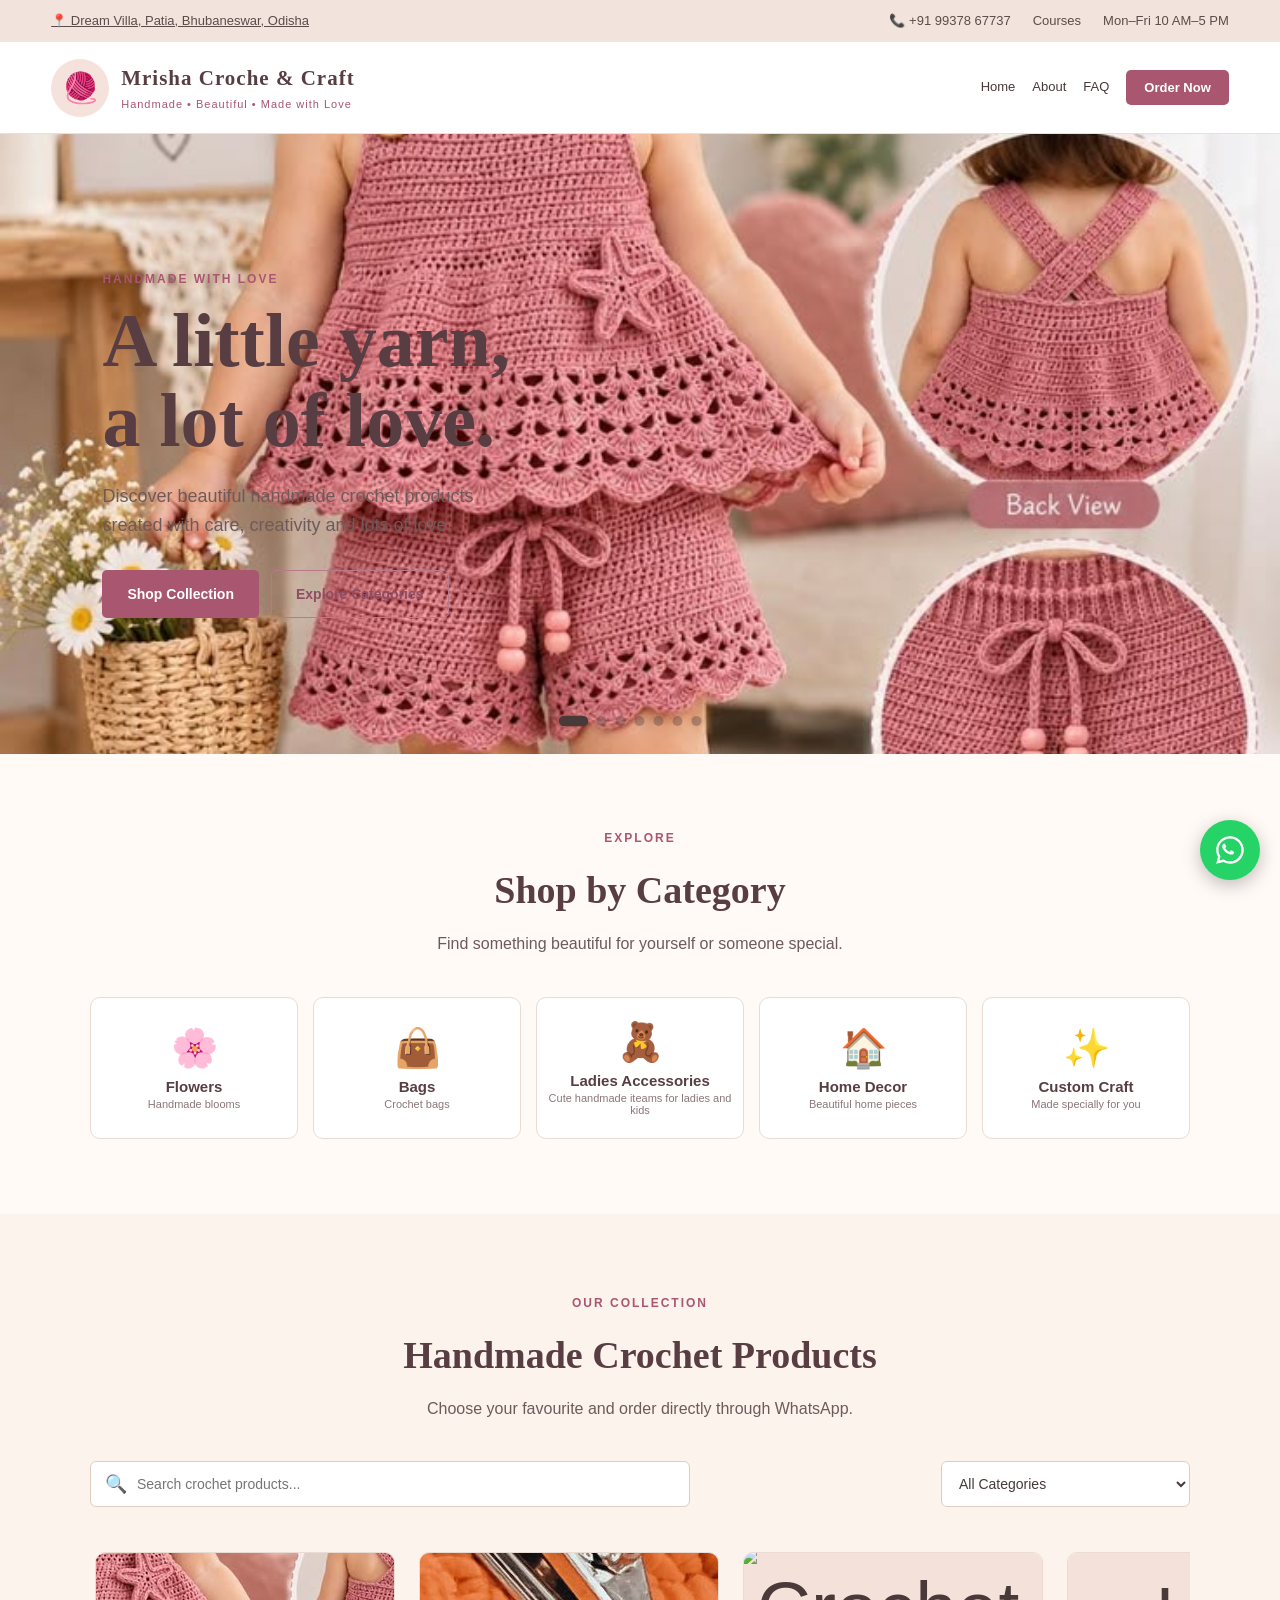
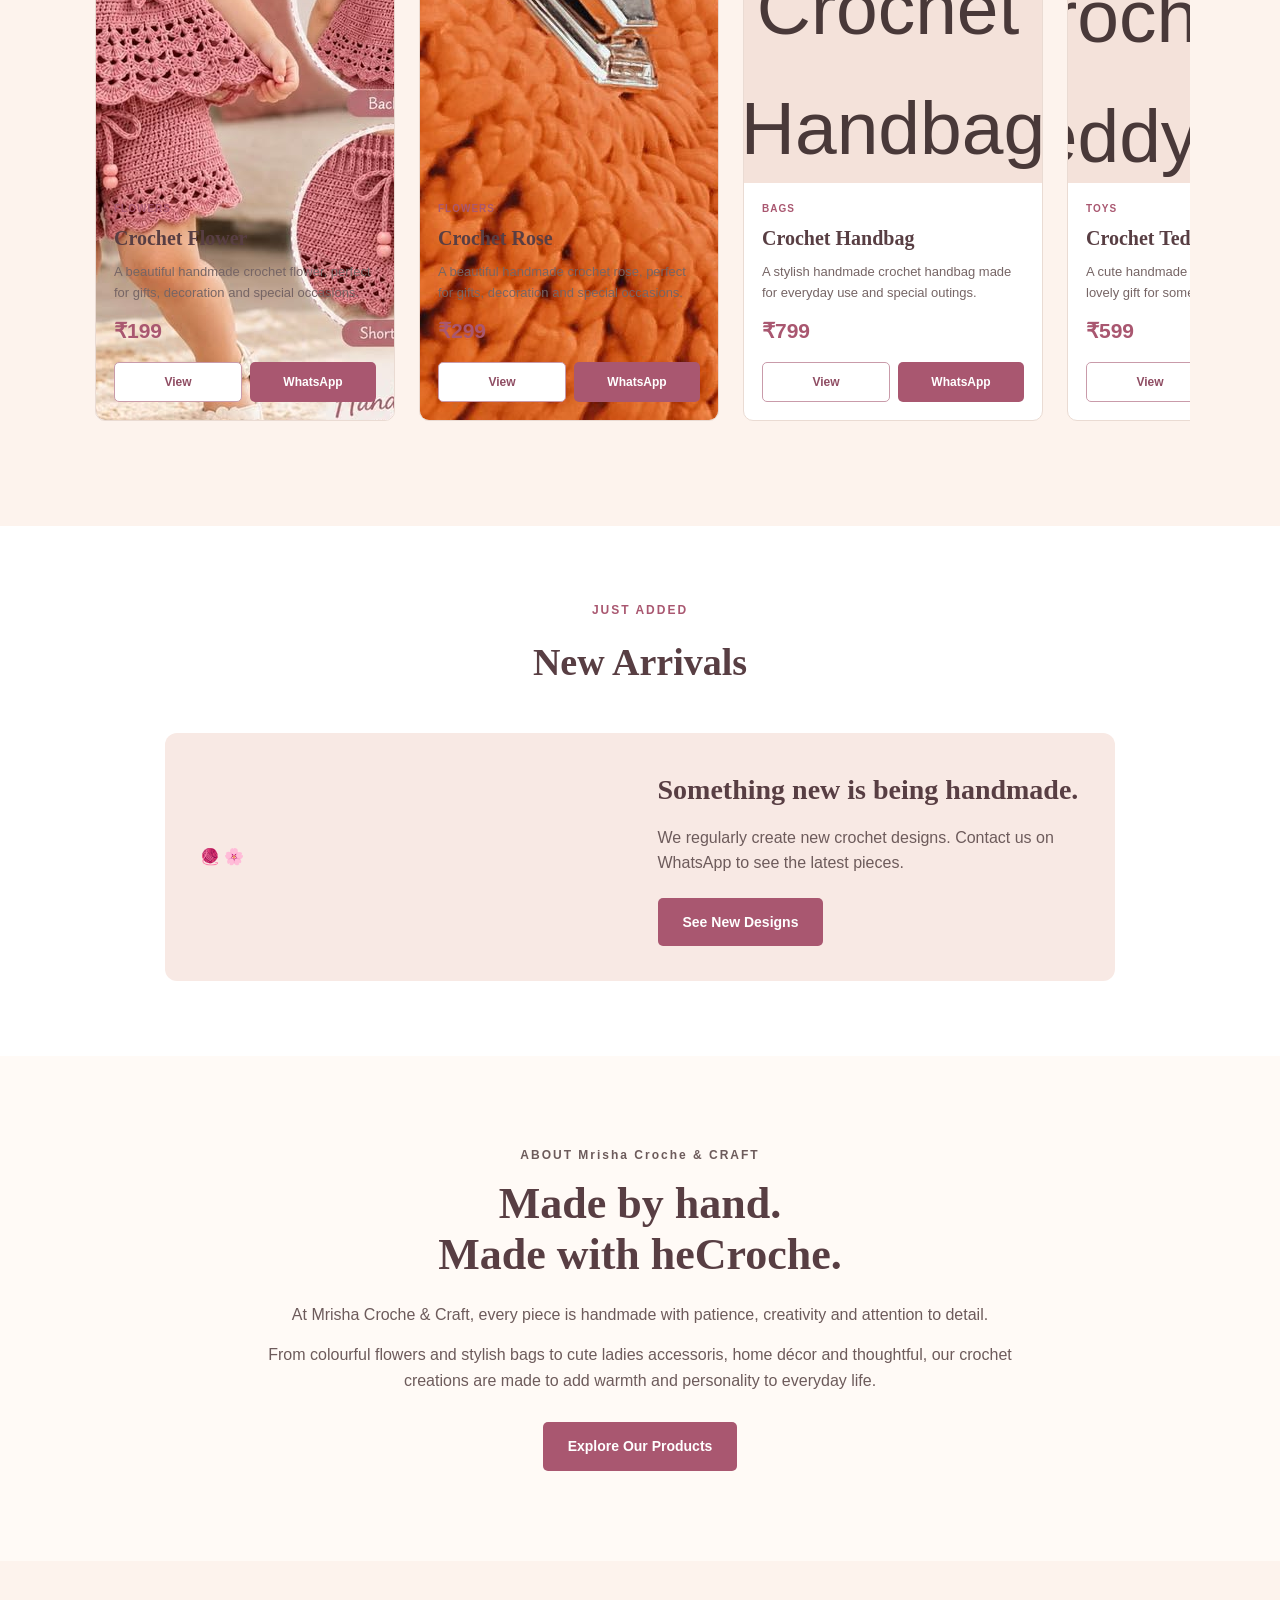
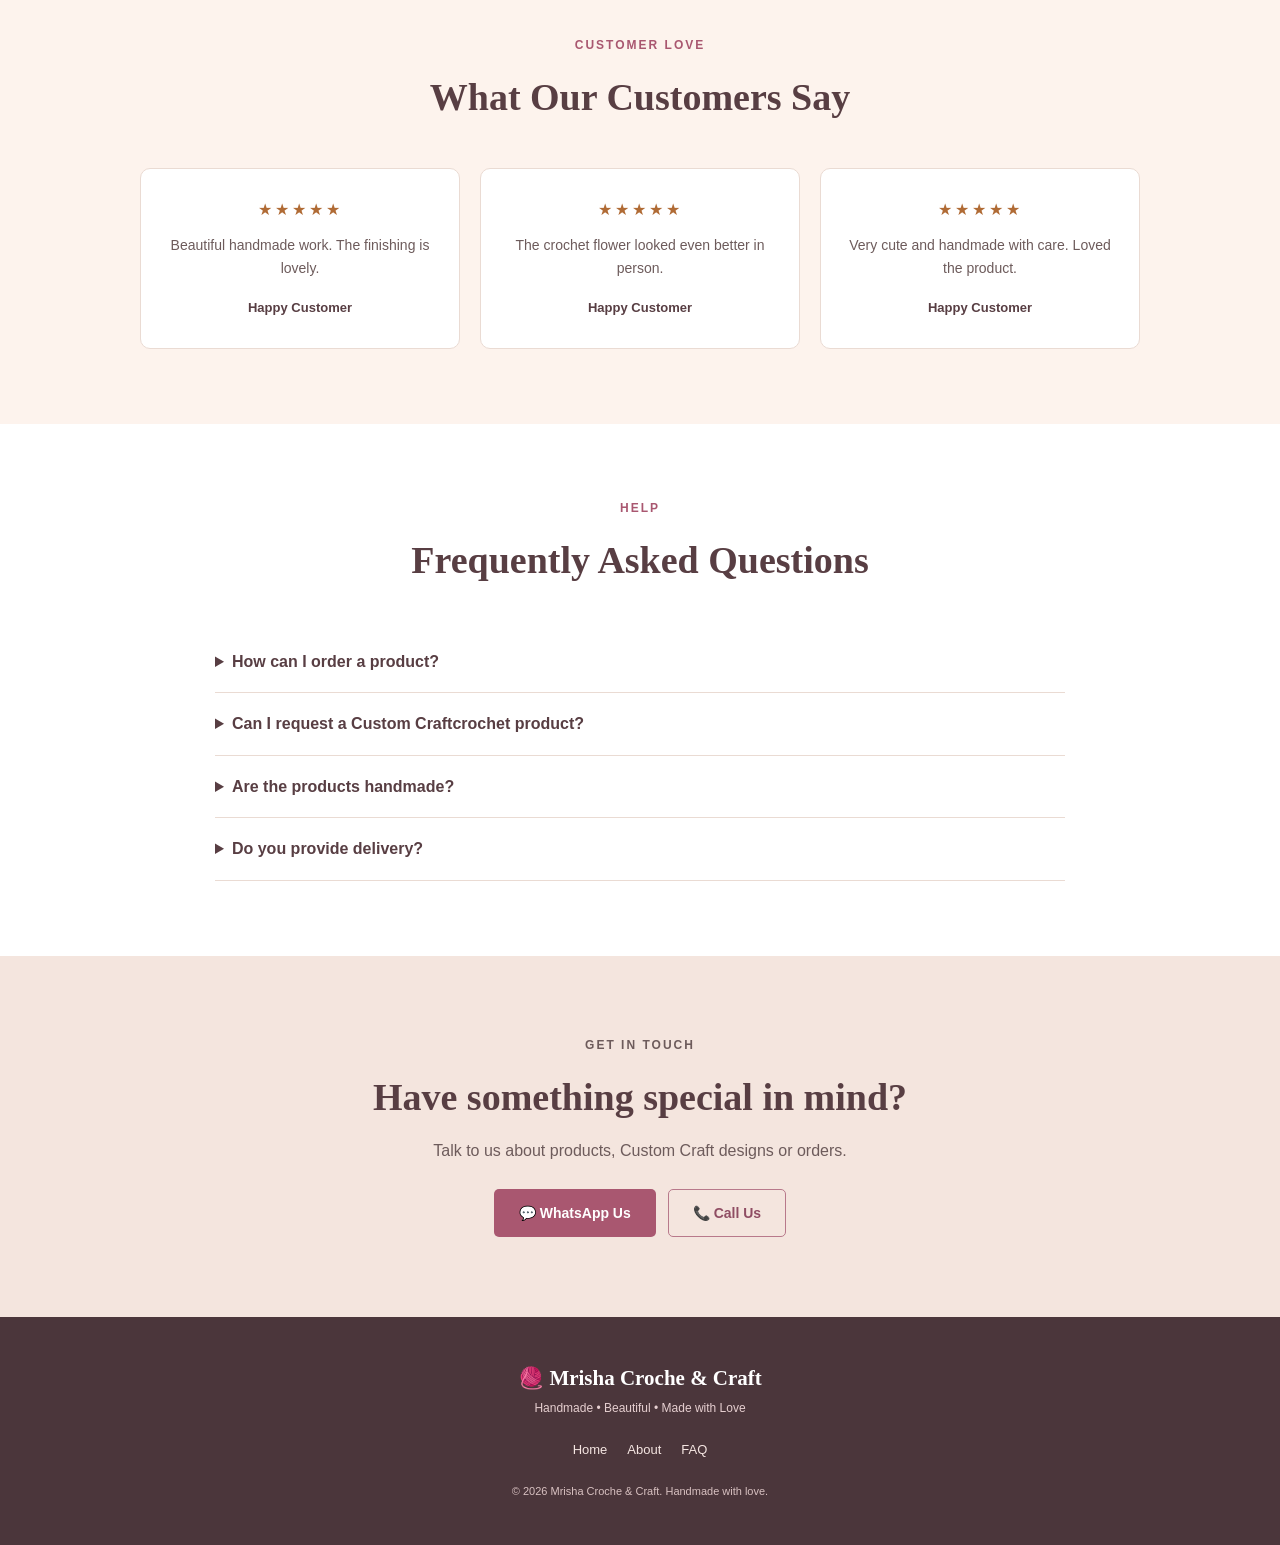
==== commit 85ad2405: "mrisha" ====
--- a/index.html
+++ b/index.html
@@ -11,14 +11,14 @@
 
     <meta
         name="description"
-        content="Sita Art & Craft - Handmade crochet flowers, bags, toys, home decor, gifts and custom crochet creations in Cuttack, Odisha.">
+        content="Mrisha Croche & Craft - Trendy Croche Accessories for kids & women,Handmade crochet flowers, bags, home decor and Custom Craft  creations in Bhubaneswar, Odisha.">
 
     <meta
         name="keywords"
-        content="crochet, handmade gifts, crochet flowers, crochet bags, crochet toys, Cuttack, Odisha, Sita Art & Craft">
+        content="crochet, crochet flowers,ladies accessoris, kids, crochet bags, Patia, Bhubaneswar, Odisha, Mrisha Croche & Craft">
 
     <title>
-        Sita Art & Craft | Handmade Crochet Products
+        Mrisha Croche & Craft | Handmade Crochet Products
     </title>
 
     <link
@@ -40,12 +40,11 @@
         <div class="top-location">
 
     <a
-        href="https://www.google.com/maps/search/?api=1&query=Kali+Gali,+Opp.+High+Court,+Oriya+Bazar,+Cuttack,+Odisha+753002"
+        href="https://www.google.com/maps/search/?api=1&query=Dream Villa, +Patia,+Bhubaneswar,+Odisha"
         target="_blank"
         rel="noopener noreferrer">
 
-        📍 Kali Gali, Opp. High Court, Oriya Bazar,
-        Cuttack, Odisha 753002
+        📍 Dream Villa, Patia, Bhubaneswar, Odisha
 
     </a>
 
@@ -54,9 +53,9 @@
 
         <div class="top-right">
 
-            <a href="tel:+919438408070">
-
-                📞 +91 94384 08070
+            <a href="tel:+919937867737">
+
+                📞 +91 99378 67737
 
             </a>
 
@@ -100,7 +99,7 @@
             <div class="brand-text">
 
                 <h2>
-                    Sita Art & Craft
+                    Mrisha Croche & Craft
                 </h2>
 
                 <p>
@@ -187,7 +186,7 @@
             </p>
 
             <h2>
-                Learn with Sita Art & Craft
+                Learn with Mrisha Croche & Craft
             </h2>
 
             <p>
@@ -605,18 +604,18 @@
                 <button
                     type="button"
                     class="category-card"
-                    onclick="filterCategory('Toys')">
+                    onclick="filterCategory('Ladies Accessories')">
 
                     <span class="category-image">
                         🧸
                     </span>
 
                     <strong>
-                        Toys
+                        Ladies Accessories
                     </strong>
 
                     <small>
-                        Cute handmade toys
+                        Cute handmade iteams for ladies and kids
                     </small>
 
                 </button>
@@ -644,24 +643,7 @@
 
 
 
-                <button
-                    type="button"
-                    class="category-card"
-                    onclick="filterCategory('Gifts')">
-
-                    <span class="category-image">
-                        🎁
-                    </span>
-
-                    <strong>
-                        Gifts
-                    </strong>
-
-                    <small>
-                        Handmade gifting
-                    </small>
-
-                </button>
+                
 
 
 
@@ -675,7 +657,7 @@
                     </span>
 
                     <strong>
-                        Custom Crochet
+                        Custom Craft 
                     </strong>
 
                     <small>
@@ -759,6 +741,10 @@
 
 
                     <option value="Flowers">
+                        Ladies and Kids Accessories
+                    </option>
+                    
+                    <option value="Flowers">
                         Flowers
                     </option>
 
@@ -768,9 +754,7 @@
                     </option>
 
 
-                    <option value="Toys">
-                        Toys
-                    </option>
+                    
 
 
                     <option value="Home Decor">
@@ -778,13 +762,11 @@
                     </option>
 
 
-                    <option value="Gifts">
-                        Gifts
-                    </option>
+                    
 
 
                     <option value="Custom">
-                        Custom Crochet
+                        Custom Craft
                     </option>
 
 
@@ -844,7 +826,7 @@
             <div class="new-arrival-content">
 
 
-                <div class="new-arrival-art">
+                <div class="new-arrival-Croche">
 
                     🧶 🌸
 
@@ -869,7 +851,7 @@
 
 
                     <a
-                        href="https://wa.me/919438408070"
+                        href="https://wa.me/919937867737"
                         target="_blank"
                         rel="noopener noreferrer"
                         class="primary-button">
@@ -902,7 +884,7 @@
 
 
                 <p class="eyebrow">
-                    ABOUT SITA ART & CRAFT
+                    ABOUT Mrisha Croche & CRAFT
                 </p>
 
 
@@ -910,14 +892,14 @@
 
                     Made by hand.
                     <br>
-                    Made with heart.
+                    Made with heCroche.
 
                 </h2>
 
 
                 <p>
 
-                    At Sita Art & Craft, every piece is
+                    At Mrisha Croche & Craft, every piece is
                     handmade with patience, creativity
                     and attention to detail.
 
@@ -927,8 +909,7 @@
                 <p>
 
                     From colourful flowers and stylish bags
-                    to cute toys, home décor and thoughtful
-                    gifts, our crochet creations are made
+                    to cute ladies accessoris, home décor and thoughtful, our crochet creations are made
                     to add warmth and personality to everyday
                     life.
 
@@ -1094,7 +1075,7 @@
                 <details>
 
                     <summary>
-                        Can I request a custom crochet product?
+                        Can I request a Custom Craftcrochet product?
                     </summary>
 
                     <p>
@@ -1174,7 +1155,7 @@
 
                 <p>
                     Talk to us about products,
-                    custom designs or orders.
+                    Custom Craft designs or orders.
                 </p>
 
 
@@ -1182,7 +1163,7 @@
 
 
                     <a
-                        href="https://wa.me/919438408070"
+                        href="https://wa.me/919937867737"
                         target="_blank"
                         rel="noopener noreferrer"
                         class="primary-button">
@@ -1193,7 +1174,7 @@
 
 
                     <a
-                        href="tel:+919438408070"
+                        href="tel:+919937867737"
                         class="secondary-button">
 
                         📞 Call Us
@@ -1238,7 +1219,7 @@
 
         <div class="offline-class-image crochet-class-visual">
 
-    <div class="crochet-art">
+    <div class="crochet-Croche">
 
         <div class="yarn-ball">🧶</div>
 
@@ -1248,16 +1229,16 @@
 
         <div class="crochet-flower flower-three">🌼</div>
 
-        <div class="crochet-heart">♡</div>
+        <div class="crochet-heCroche">♡</div>
 
         <div class="crochet-hook">🪝</div>
 
     </div>
 
-    <div class="crochet-art-text">
+    <div class="crochet-Croche-text">
 
         <span>
-            SITA ART & CRAFT
+            Mrisha Croche & CRAFT
         </span>
 
         <strong>
@@ -1287,7 +1268,7 @@
 
             <p class="offline-class-intro">
 
-                Learn the beautiful art of crochet in a
+                Learn the beautiful Croche of crochet in a
                 friendly, practical and hands-on environment.
                 Our offline class is designed for beginners
                 as well as learners who want to improve
@@ -1303,7 +1284,7 @@
                 <div>
                     <span>📍</span>
                     <strong>Location</strong>
-                    <p>Cuttack, Odisha</p>
+                    <p>Patia, Bhubaneswar, Odisha</p>
                 </div>
 
                 <div>
@@ -1353,7 +1334,7 @@
                         <p>
                             Learn how to hold the crochet hook
                             and yarn correctly, make basic
-                            stitches, start projects and finish
+                            stitches, stCroche projects and finish
                             your work neatly.
                         </p>
 
@@ -1413,12 +1394,12 @@
                     <div>
 
                         <h4>
-                            Bow & Heart
+                            Bow & HeCroche
                         </h4>
 
                         <p>
                             Learn how to make cute crochet
-                            bows and hearts in different
+                            bows and heCroches in different
                             sizes and designs.
                         </p>
 
@@ -1460,7 +1441,7 @@
                         </h4>
 
                         <p>
-                            Learn how to start a granny square,
+                            Learn how to stCroche a granny square,
                             work in rounds, change colours,
                             maintain the shape and finish it
                             beautifully.
@@ -1489,7 +1470,7 @@
                     <span>Flowers</span>
                     <span>Rose</span>
                     <span>Bow</span>
-                    <span>Heart</span>
+                    <span>HeCroche</span>
                     <span>Coaster</span>
                     <span>Granny Square</span>
 
@@ -1748,11 +1729,11 @@
     ====================================================== -->
 
     <a
-        href="https://wa.me/919438408070"
+        href="https://wa.me/919937867737"
         target="_blank"
         rel="noopener noreferrer"
         class="whatsapp-button"
-        aria-label="Chat with Sita Art & Craft on WhatsApp">
+        aria-label="Chat with Mrisha Croche & Craft on WhatsApp">
 
 
         <svg
@@ -1784,7 +1765,7 @@
 
 
             <h3>
-                🧶 Sita Art & Craft
+                🧶 Mrisha Croche & Craft
             </h3>
 
 
@@ -1820,7 +1801,7 @@
 
         <p class="copyright">
 
-            © 2026 Sita Art & Craft.
+            © 2026 Mrisha Croche & Craft.
             Handmade with love.
 
         </p>
--- a/style.css
+++ b/style.css
@@ -1,6 +1,6 @@
 
 /* =====================================================
-   SITA ART & CRAFT
+   MIORA CROCHET & CRAFT
    CROCHET SHOP WEBSITE
 ===================================================== */
 
@@ -648,7 +648,7 @@
 
     display: grid;
 
-    grid-template-columns: repeat(6, 1fr);
+    grid-template-columns: repeat(5, 1fr);
 
     gap: 15px;
 }
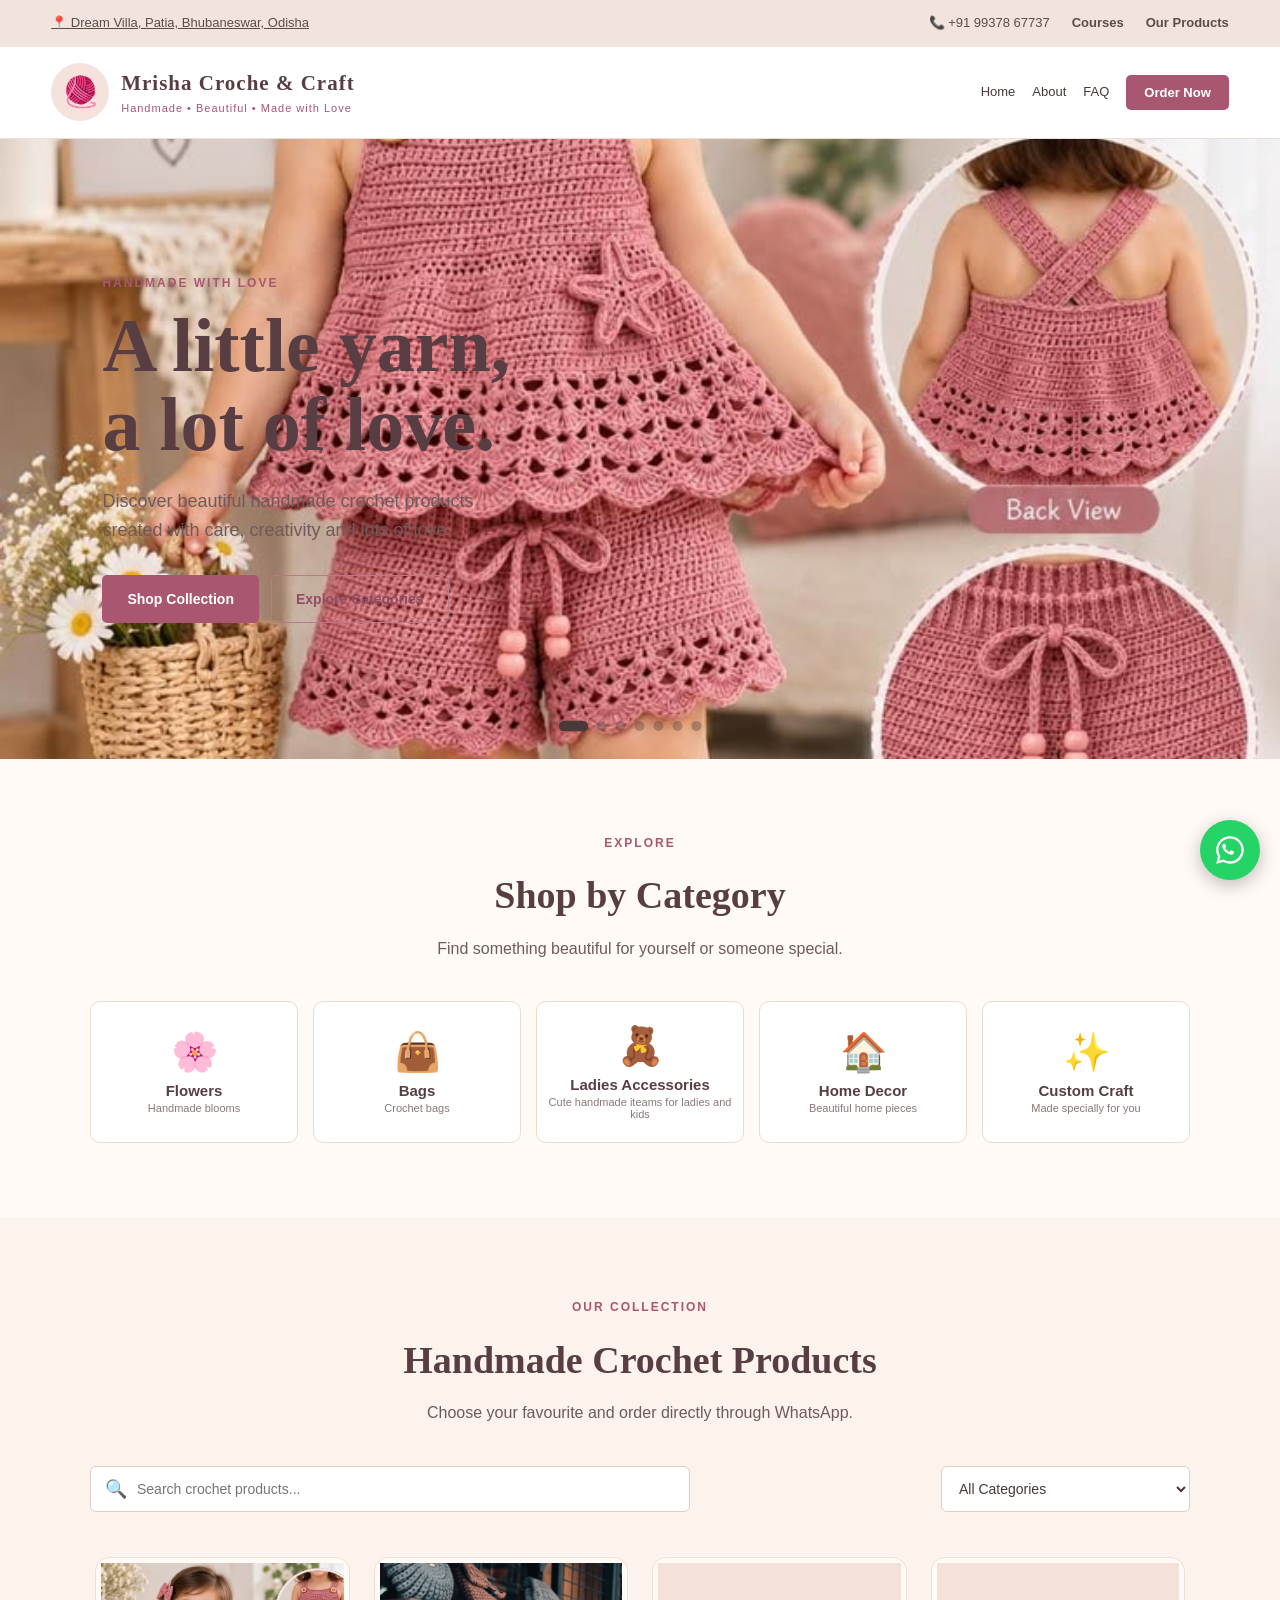
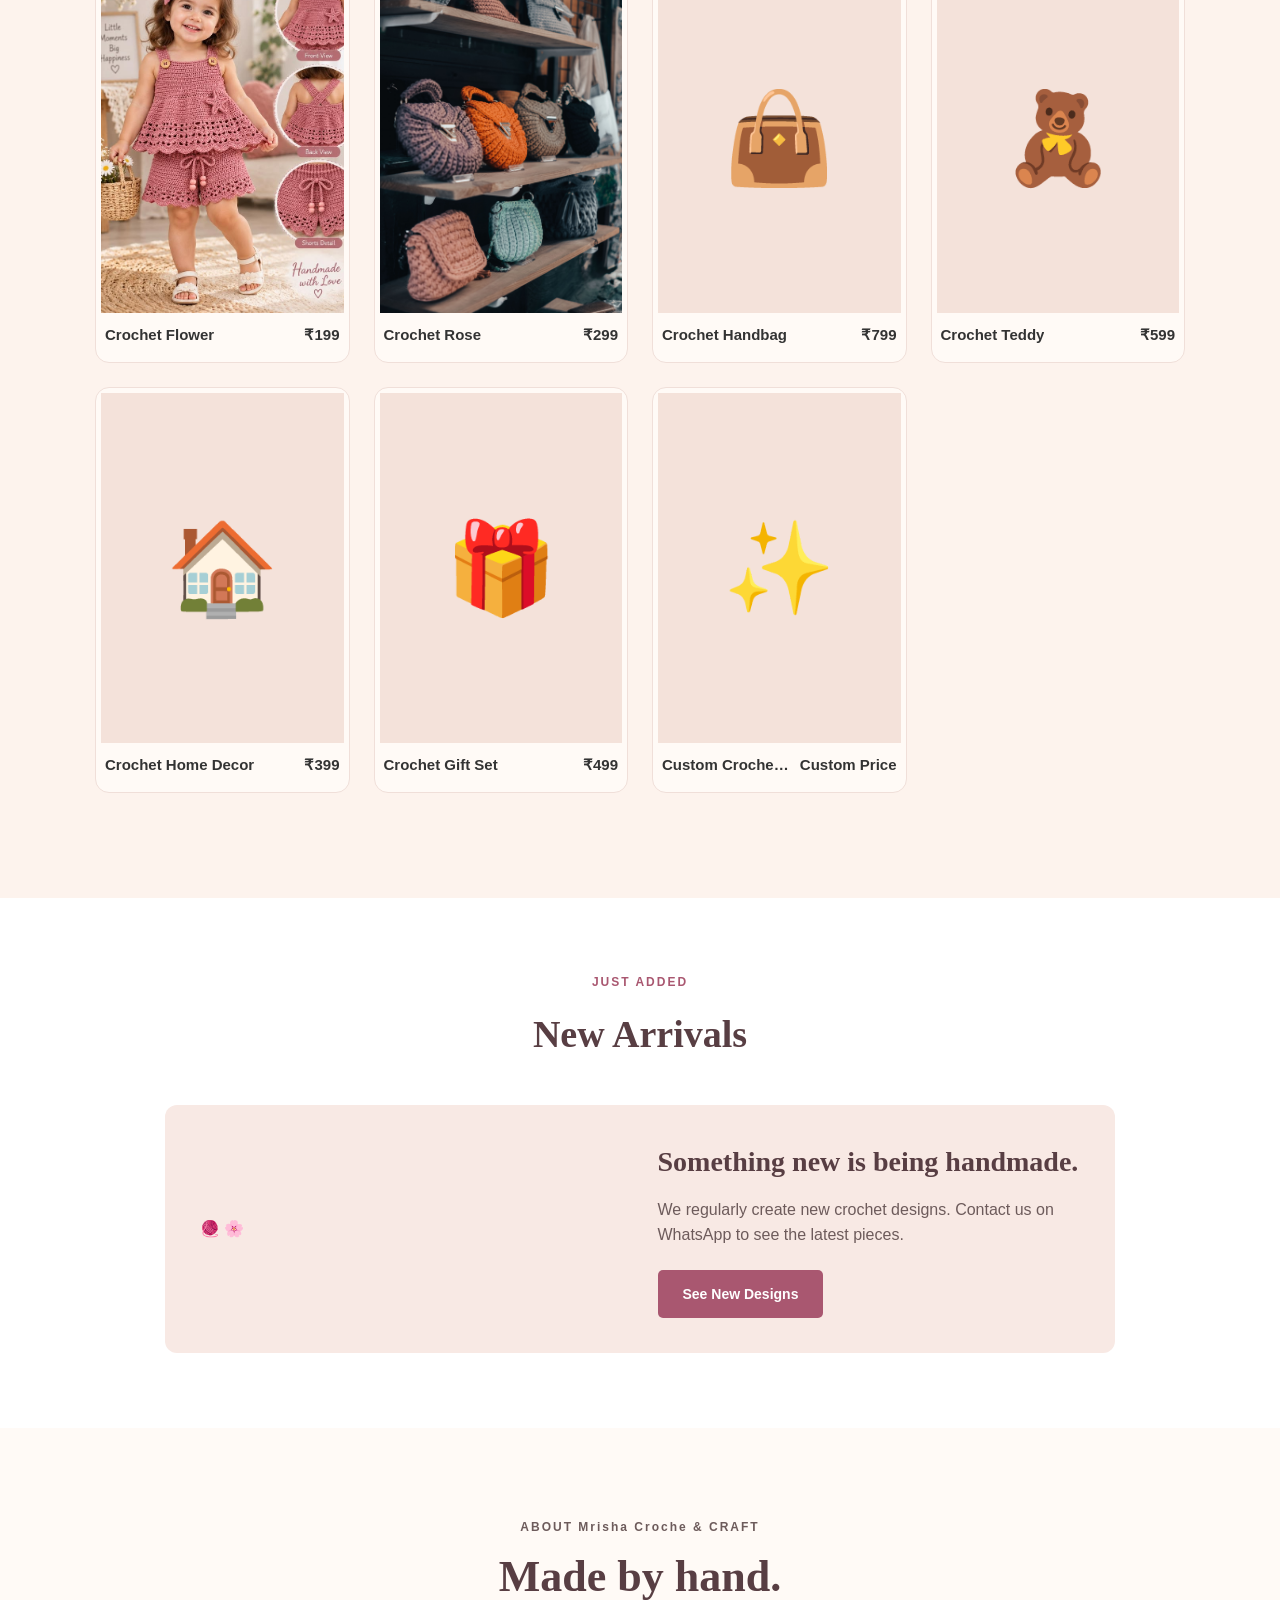
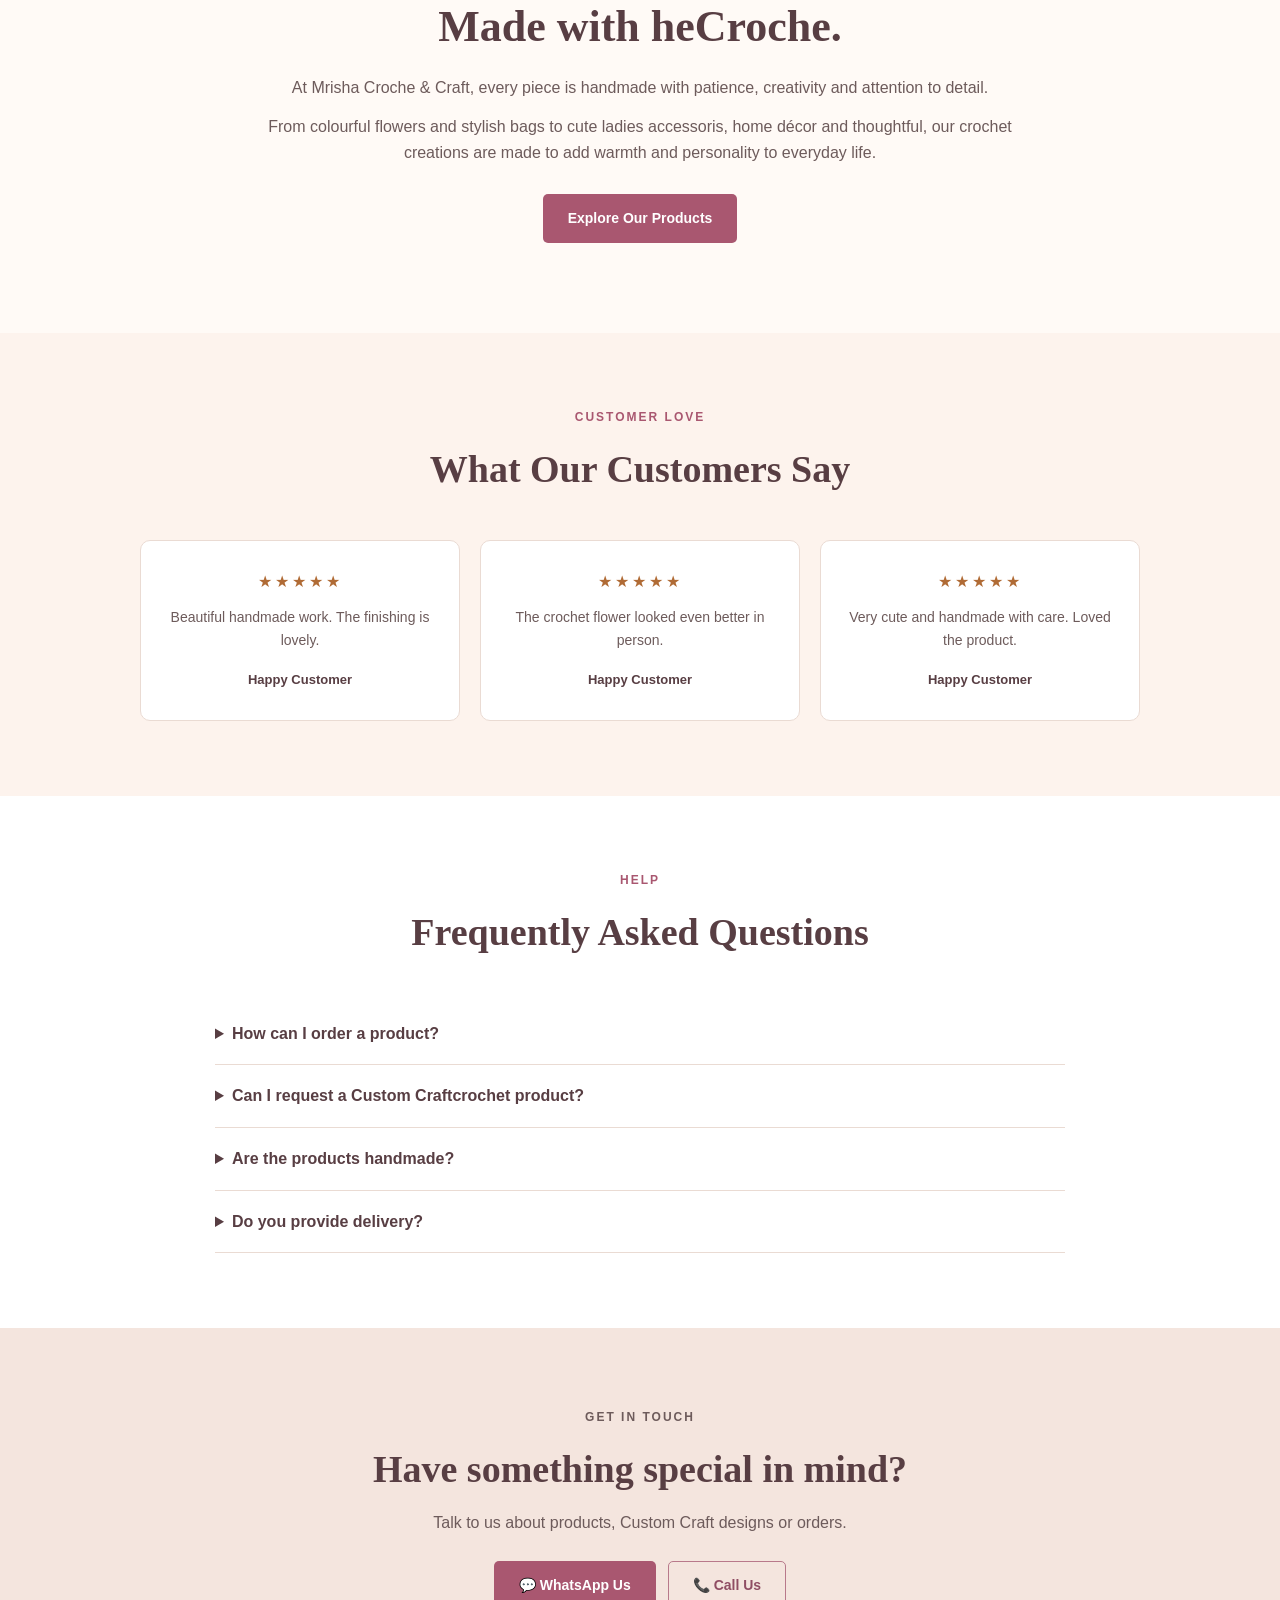
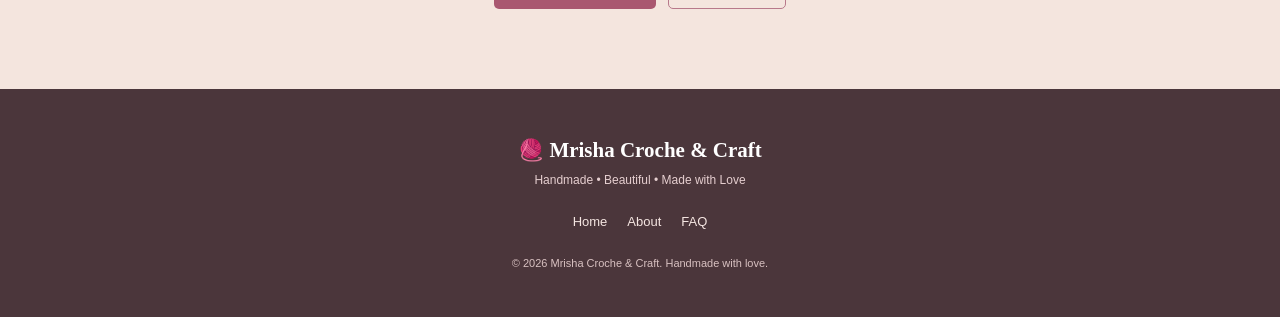
==== commit 5d602fd2: "added price" ====
--- a/index.html
+++ b/index.html
@@ -70,9 +70,11 @@
 </button>
 
 
-            <span>
-                Mon–Fri 10 AM–5 PM
-            </span>
+            
+<a href="#products" class="top-products-link">
+    Our Products
+</a>
+
 
         </div>
 
@@ -679,8 +681,8 @@
         ====================================================== -->
 
         <section
-            id="shop"
-            class="shop-section">
+    id="products"
+    class="shop-section">
 
 
             <div class="section-heading">
@@ -917,7 +919,7 @@
 
 
                 <a
-                    href="#shop"
+                    href="#products"
                     class="primary-button">
 
                     Explore Our Products
--- a/style.css
+++ b/style.css
@@ -809,13 +809,24 @@
 
     padding: 10px 5px 25px;
 
-    scrollbar-width: none;
+    scrollbar-width: thin;
 
     scroll-snap-type: x mandatory;
 }
 
 .product-grid::-webkit-scrollbar {
-    display: none;
+    display: block;
+    height: 8px;
+}
+
+.product-grid::-webkit-scrollbar-thumb {
+    background: #c99baa;
+    border-radius: 10px;
+}
+
+.product-grid::-webkit-scrollbar-track {
+    background: #f8e9e7;
+    border-radius: 10px;
 }
 
 .product-grid .product-card {
@@ -3190,4 +3201,632 @@
         height: 65px !important;
     }
 
-}+}
+
+
+
+
+
+
+
+
+/* FIX: OUR PRODUCTS TOP BAR LINK */
+
+.top-bar .top-right a.top-products-link {
+    display: inline-block;
+    position: relative;
+    z-index: 10001;
+    padding: 5px 0;
+    color: #5d4b4b;
+    text-decoration: none;
+    cursor: pointer;
+    pointer-events: auto;
+}
+
+.top-bar .top-right a.top-products-link:hover {
+    color: #a95770;
+    text-decoration: underline;
+}
+
+
+
+
+
+
+
+
+/* Blink Courses, Our Products, and WhatsApp continuously */
+@keyframes topBarBlink {
+    0%, 100% {
+        opacity: 1;
+    }
+
+    50% {
+        opacity: 0.45;
+    }
+}
+
+.top-bar .courses-button,
+.top-bar .top-products-link,
+.top-bar a[href*="wa.me"],
+.top-bar a[href*="whatsapp"] {
+    animation: topBarBlink 1s ease-in-out infinite;
+    font-weight: 700;
+}
+
+.top-bar .courses-button:hover,
+.top-bar .top-products-link:hover,
+.top-bar a[href*="wa.me"]:hover,
+.top-bar a[href*="whatsapp"]:hover {
+    color: #a95770;
+    opacity: 1;
+}
+
+
+
+
+
+
+
+
+
+/* WhatsApp floating button - continuous radiating effect */
+@keyframes whatsappRadiate {
+    0% {
+        transform: scale(1);
+        box-shadow: 0 0 0 0 rgba(37, 211, 102, 0.65);
+    }
+
+    70% {
+        transform: scale(1.08);
+        box-shadow: 0 0 0 16px rgba(37, 211, 102, 0);
+    }
+
+    100% {
+        transform: scale(1);
+        box-shadow: 0 0 0 0 rgba(37, 211, 102, 0);
+    }
+}
+
+/* Common floating WhatsApp button selectors */
+.whatsapp-float,
+.whatsapp-button,
+.whatsapp-fab,
+#whatsapp-float {
+    animation: whatsappRadiate 1.8s ease-out infinite !important;
+    border-radius: 50%;
+    position: fixed;
+    z-index: 9999;
+}
+
+
+
+
+
+/* REMOVE PRODUCT HORIZONTAL SCROLL */
+.product-grid {
+    display: grid !important;
+    grid-template-columns: repeat(4, minmax(0, 1fr));
+    overflow-x: visible !important;
+    overflow-y: visible !important;
+    scroll-snap-type: none !important;
+}
+
+.product-grid .product-card {
+    flex: initial !important;
+    width: 100%;
+    min-width: 0 !important;
+    scroll-snap-align: none !important;
+}
+
+.product-grid::-webkit-scrollbar {
+    display: none !important;
+}
+
+/* TABLET */
+@media (max-width: 850px) {
+    .product-grid {
+        grid-template-columns: repeat(2, minmax(0, 1fr));
+    }
+}
+
+/* MOBILE */
+@media (max-width: 550px) {
+    .product-grid {
+        grid-template-columns: 1fr;
+    }
+}
+
+
+
+
+
+
+
+
+/* PRODUCT CARDS - IMAGE VISIBLE WHILE SCROLLING */
+.product-grid .product-card {
+    padding: 5px !important;
+    min-width: 0 !important;
+    width: 100%;
+}
+
+.product-grid .product-image {
+    height: 100px !important;
+    width: 100% !important;
+    margin-bottom: 5px !important;
+    display: flex !important;
+    justify-content: center !important;
+    align-items: center !important;
+    overflow: hidden !important;
+    background: #f4e2da;
+}
+
+.product-grid .product-image img {
+    display: block !important;
+    width: 100% !important;
+    height: 100% !important;
+    object-fit: contain !important;
+    visibility: visible !important;
+    opacity: 1 !important;
+}
+
+.product-grid .product-card h3 {
+    font-size: 12px !important;
+    margin: 3px 0 !important;
+}
+
+.product-grid .product-card p {
+    font-size: 10px !important;
+    margin: 3px 0 !important;
+}
+
+.product-grid .product-card button {
+    padding: 4px 6px !important;
+    font-size: 10px !important;
+}
+
+
+
+/* FINAL PRODUCT IMAGE SIZE */
+#product-container .product-card .product-image {
+    height: 60px !important;
+    min-height: 60px !important;
+    max-height: 60px !important;
+    overflow: hidden !important;
+}
+
+#product-container .product-card .product-image img {
+    height: 100% !important;
+    max-height: 100% !important;
+    width: 100% !important;
+    object-fit: contain !important;
+}
+
+
+
+
+
+
+
+/* =====================================================
+   PRODUCT CARDS — FULL IMAGE & CART BUTTONS
+===================================================== */
+
+.product-grid .product-card {
+    overflow: hidden;
+    display: flex;
+    flex-direction: column;
+    height: 100%;
+    background: #fffaf6;
+    border: 1px solid #f0dfd9;
+    border-radius: 14px;
+}
+
+.product-grid .product-image-click {
+    position: relative;
+    display: flex !important;
+    flex-direction: column;
+    justify-content: center;
+    align-items: center;
+    width: 100% !important;
+    height: 240px !important;
+    min-height: 240px;
+    padding: 10px !important;
+    margin: 0 !important;
+    overflow: hidden;
+    border: none;
+    border-radius: 0;
+    background: #f8eee8;
+    cursor: pointer;
+}
+
+.product-grid .product-image-click img {
+    display: block;
+    width: 100% !important;
+    height: 100% !important;
+    object-fit: contain !important;
+    object-position: center;
+}
+
+.product-icon-fallback {
+    width: 100%;
+    height: 100%;
+    align-items: center;
+    justify-content: center;
+    font-size: 90px;
+}
+
+.product-new-badge {
+    position: absolute;
+    top: 10px;
+    left: 10px;
+    z-index: 2;
+    padding: 5px 9px;
+    color: white;
+    background: #a95770;
+    border-radius: 20px;
+    font-size: 11px;
+    font-weight: bold;
+}
+
+.image-add-hint {
+    position: absolute;
+    bottom: 10px;
+    left: 50%;
+    transform: translateX(-50%);
+    padding: 7px 12px;
+    color: white;
+    background: #a95770;
+    border-radius: 20px;
+    font-size: 12px;
+    white-space: nowrap;
+}
+
+.product-grid .product-info {
+    display: flex;
+    flex-direction: column;
+    flex: 1;
+    padding: 14px;
+}
+
+.product-grid .product-name {
+    margin: 5px 0;
+}
+
+.product-grid .product-description {
+    display: -webkit-box;
+    -webkit-box-orient: vertical;
+    -webkit-line-clamp: 2;
+    overflow: hidden;
+    line-height: 1.5;
+    min-height: 3em;
+    margin: 5px 0 10px;
+}
+
+.product-grid .product-price {
+    margin: auto 0 12px;
+    color: #a95770;
+    font-size: 21px;
+    font-weight: bold;
+}
+
+.product-grid .product-actions {
+    display: flex;
+    flex-direction: column;
+    gap: 8px;
+    margin-top: 5px;
+}
+
+.product-grid .add-cart-button,
+.product-grid .buy-now-button {
+    width: 100%;
+    min-height: 42px;
+    padding: 10px;
+    border: 1px solid #a95770;
+    border-radius: 8px;
+    font-size: 14px;
+    font-weight: 600;
+    cursor: pointer;
+}
+
+.product-grid .add-cart-button {
+    color: white;
+    background: #a95770;
+}
+
+.product-grid .buy-now-button {
+    color: #a95770;
+    background: transparent;
+}
+
+.product-grid .add-cart-button:hover,
+.product-grid .buy-now-button:hover {
+    opacity: 0.85;
+}
+
+
+/* =====================================================
+   SHOPPING CART
+===================================================== */
+
+.shopping-cart {
+    margin: 20px 0;
+    padding: 18px;
+    background: #fffaf6;
+    border: 1px solid #ead5d9;
+    border-radius: 12px;
+    transition: box-shadow 0.3s ease;
+}
+
+.shopping-cart.cart-updated {
+    box-shadow: 0 0 0 3px #e8c4ce;
+}
+
+.cart-heading {
+    display: flex;
+    align-items: center;
+    justify-content: space-between;
+    gap: 10px;
+    margin-bottom: 12px;
+}
+
+.cart-heading h3 {
+    margin: 0;
+    font-size: 18px;
+}
+
+#cart-total {
+    color: #a95770;
+    font-size: 20px;
+}
+
+.cart-item {
+    display: flex;
+    align-items: center;
+    justify-content: space-between;
+    gap: 12px;
+    padding: 12px 0;
+    border-top: 1px solid #efdfda;
+}
+
+.cart-item-details {
+    display: flex;
+    flex-direction: column;
+    gap: 4px;
+}
+
+.cart-item-details small {
+    color: #765c60;
+}
+
+.cart-quantity {
+    display: flex;
+    align-items: center;
+    gap: 10px;
+}
+
+.cart-quantity button {
+    width: 30px;
+    height: 30px;
+    border: 1px solid #a95770;
+    border-radius: 6px;
+    color: #a95770;
+    background: white;
+    font-size: 18px;
+    cursor: pointer;
+}
+
+.cart-quantity span {
+    min-width: 18px;
+    text-align: center;
+}
+
+.empty-cart {
+    color: #765c60;
+    font-size: 14px;
+}
+
+.cart-checkout-button,
+.cart-clear-button {
+    min-height: 42px;
+    padding: 10px 14px;
+    margin: 8px 6px 0 0;
+    border: 1px solid #a95770;
+    border-radius: 8px;
+    cursor: pointer;
+}
+
+.cart-checkout-button {
+    color: white;
+    background: #a95770;
+}
+
+.cart-checkout-button:disabled {
+    opacity: 0.5;
+    cursor: not-allowed;
+}
+
+.cart-clear-button {
+    color: #a95770;
+    background: transparent;
+}
+
+
+/* MOBILE */
+
+@media (max-width: 600px) {
+    .product-grid .product-image-click {
+        height: 180px !important;
+        min-height: 180px;
+    }
+
+    .product-grid .product-info {
+        padding: 10px;
+    }
+
+    .product-grid .product-name {
+        font-size: 16px;
+    }
+
+    .product-grid .product-description {
+        font-size: 13px;
+    }
+
+    .product-grid .product-actions {
+        gap: 6px;
+    }
+
+    .shopping-cart {
+        padding: 12px;
+    }
+}
+
+
+
+
+
+
+
+
+/* FIX: product image fills the complete rectangle */
+#product-container .product-card {
+    display: block !important;
+    width: 100% !important;
+    min-width: 0 !important;
+}
+
+#product-container .product-card .product-image {
+    display: block !important;
+    position: relative !important;
+    width: 100% !important;
+    height: 350px !important;
+    min-height: 350px !important;
+    padding: 0 !important;
+    margin: 0 !important;
+    overflow: hidden !important;
+    box-sizing: border-box !important;
+}
+
+#product-container .product-card .product-image img {
+    position: absolute !important;
+    inset: 0 !important;
+    display: block !important;
+    width: 100% !important;
+    height: 100% !important;
+    min-width: 100% !important;
+    min-height: 100% !important;
+    max-width: none !important;
+    max-height: none !important;
+    object-fit: cover !important;
+    object-position: center !important;
+    margin: 0 !important;
+    padding: 0 !important;
+}
+
+
+
+
+
+
+.product-name-price {
+    position: absolute;
+    left: 0;
+    right: 0;
+    bottom: 0;
+    z-index: 5;
+    padding: 12px;
+    color: white;
+    background: linear-gradient(
+        transparent,
+        rgba(0, 0, 0, 0.8)
+    );
+    pointer-events: none;
+}
+
+.product-name-price h3 {
+    margin: 0 0 5px;
+    color: white;
+    font-size: 18px;
+}
+
+.product-name-price span {
+    color: white;
+    font-size: 16px;
+    font-weight: bold;
+}
+
+
+
+
+.product-name-price {
+    position: absolute;
+    left: 0;
+    right: 0;
+    bottom: 0;
+    z-index: 5;
+    display: flex;
+    flex-direction: row;
+    justify-content: space-between;
+    align-items: center;
+    gap: 8px;
+    padding: 12px;
+    color: white;
+    background: rgba(0, 0, 0, 0.65);
+    box-sizing: border-box;
+}
+
+.product-name-price span {
+    color: white;
+    font-size: 15px;
+    font-weight: bold;
+    margin: 0;
+}
+
+.product-name-price span:first-child {
+    overflow: hidden;
+    text-overflow: ellipsis;
+    white-space: nowrap;
+}
+
+.product-name-price span:last-child {
+    white-space: nowrap;
+    flex-shrink: 0;
+}
+
+
+
+
+
+
+.product-name-price {
+    position: static !important;
+    display: flex !important;
+    flex-direction: row !important;
+    justify-content: space-between !important;
+    align-items: center !important;
+    gap: 8px;
+    width: 100%;
+    padding: 10px 4px;
+    box-sizing: border-box;
+    background: transparent !important;
+    color: #333 !important;
+}
+
+.product-name-price span {
+    color: #333 !important;
+    font-size: 15px;
+    font-weight: 600;
+    margin: 0;
+}
+
+.product-name-price span:first-child {
+    overflow: hidden;
+    text-overflow: ellipsis;
+    white-space: nowrap;
+}
+
+.product-name-price span:last-child {
+    white-space: nowrap;
+    flex-shrink: 0;
+}
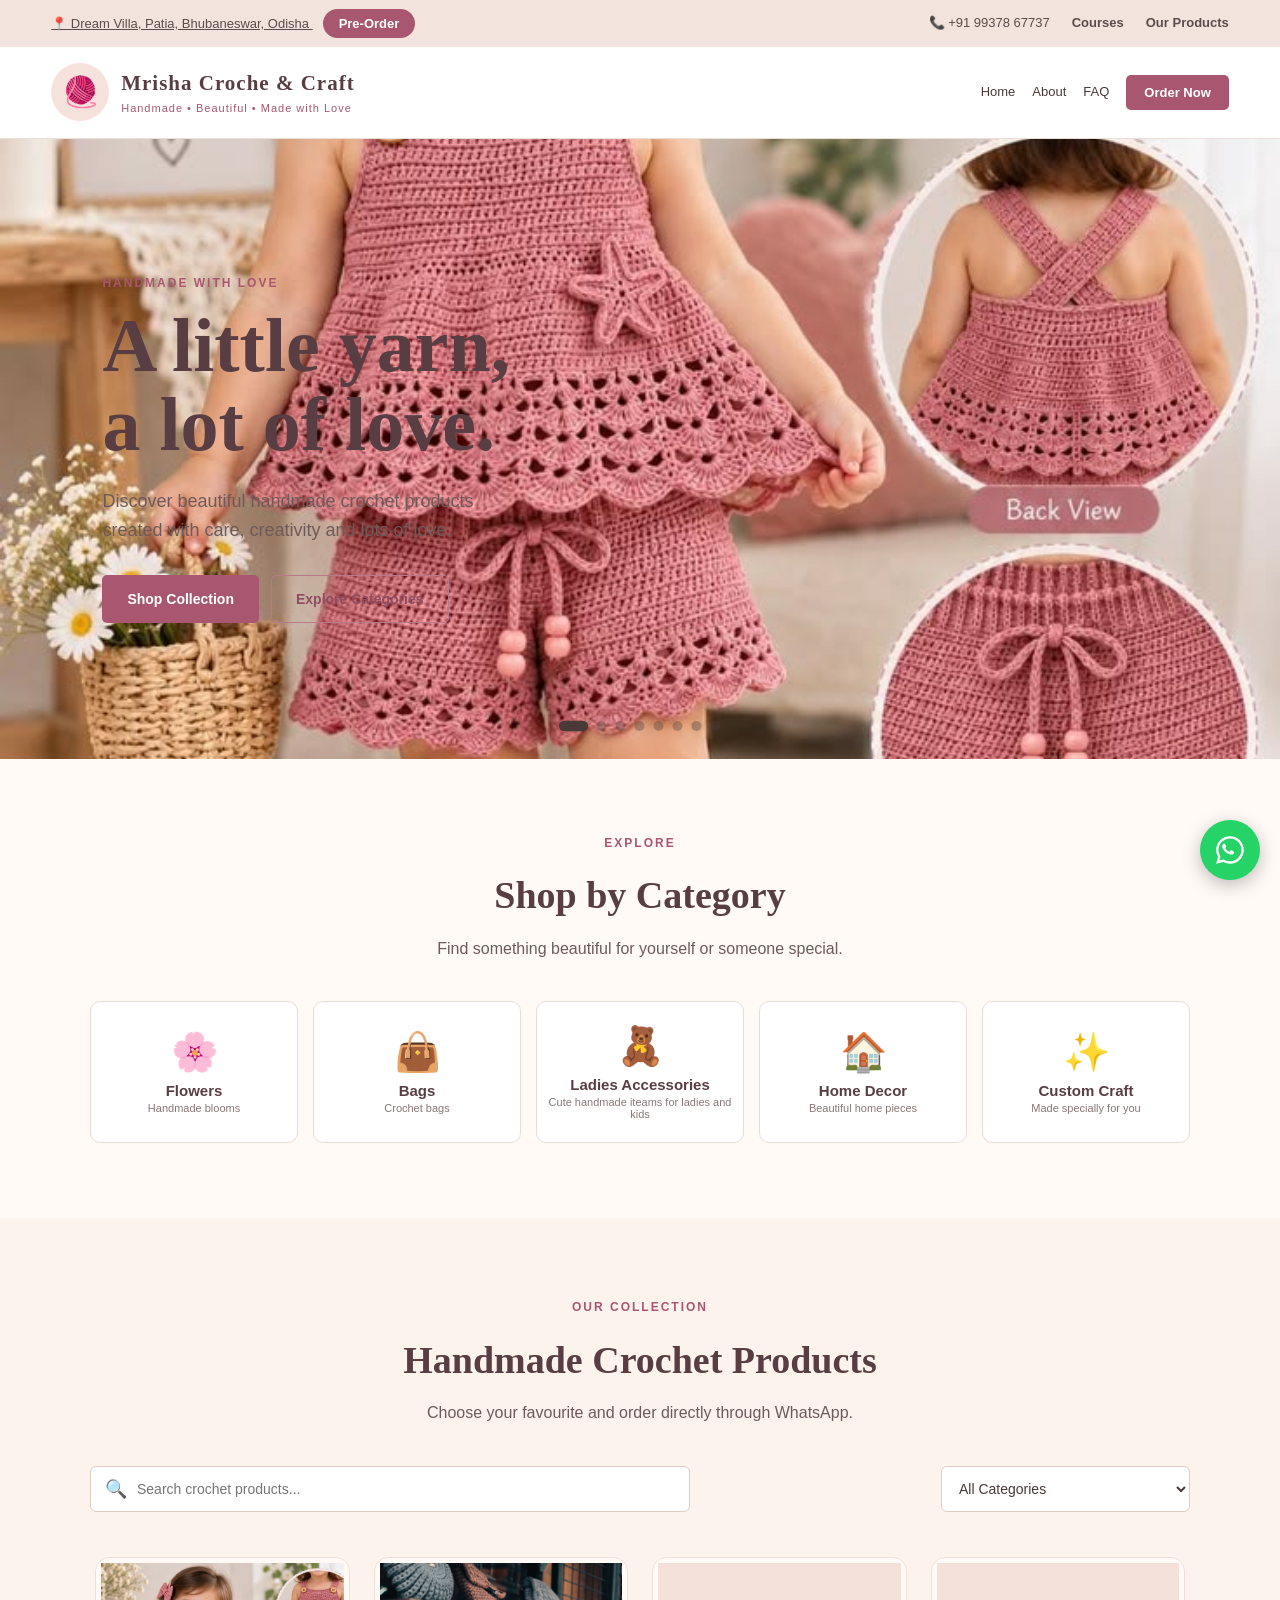
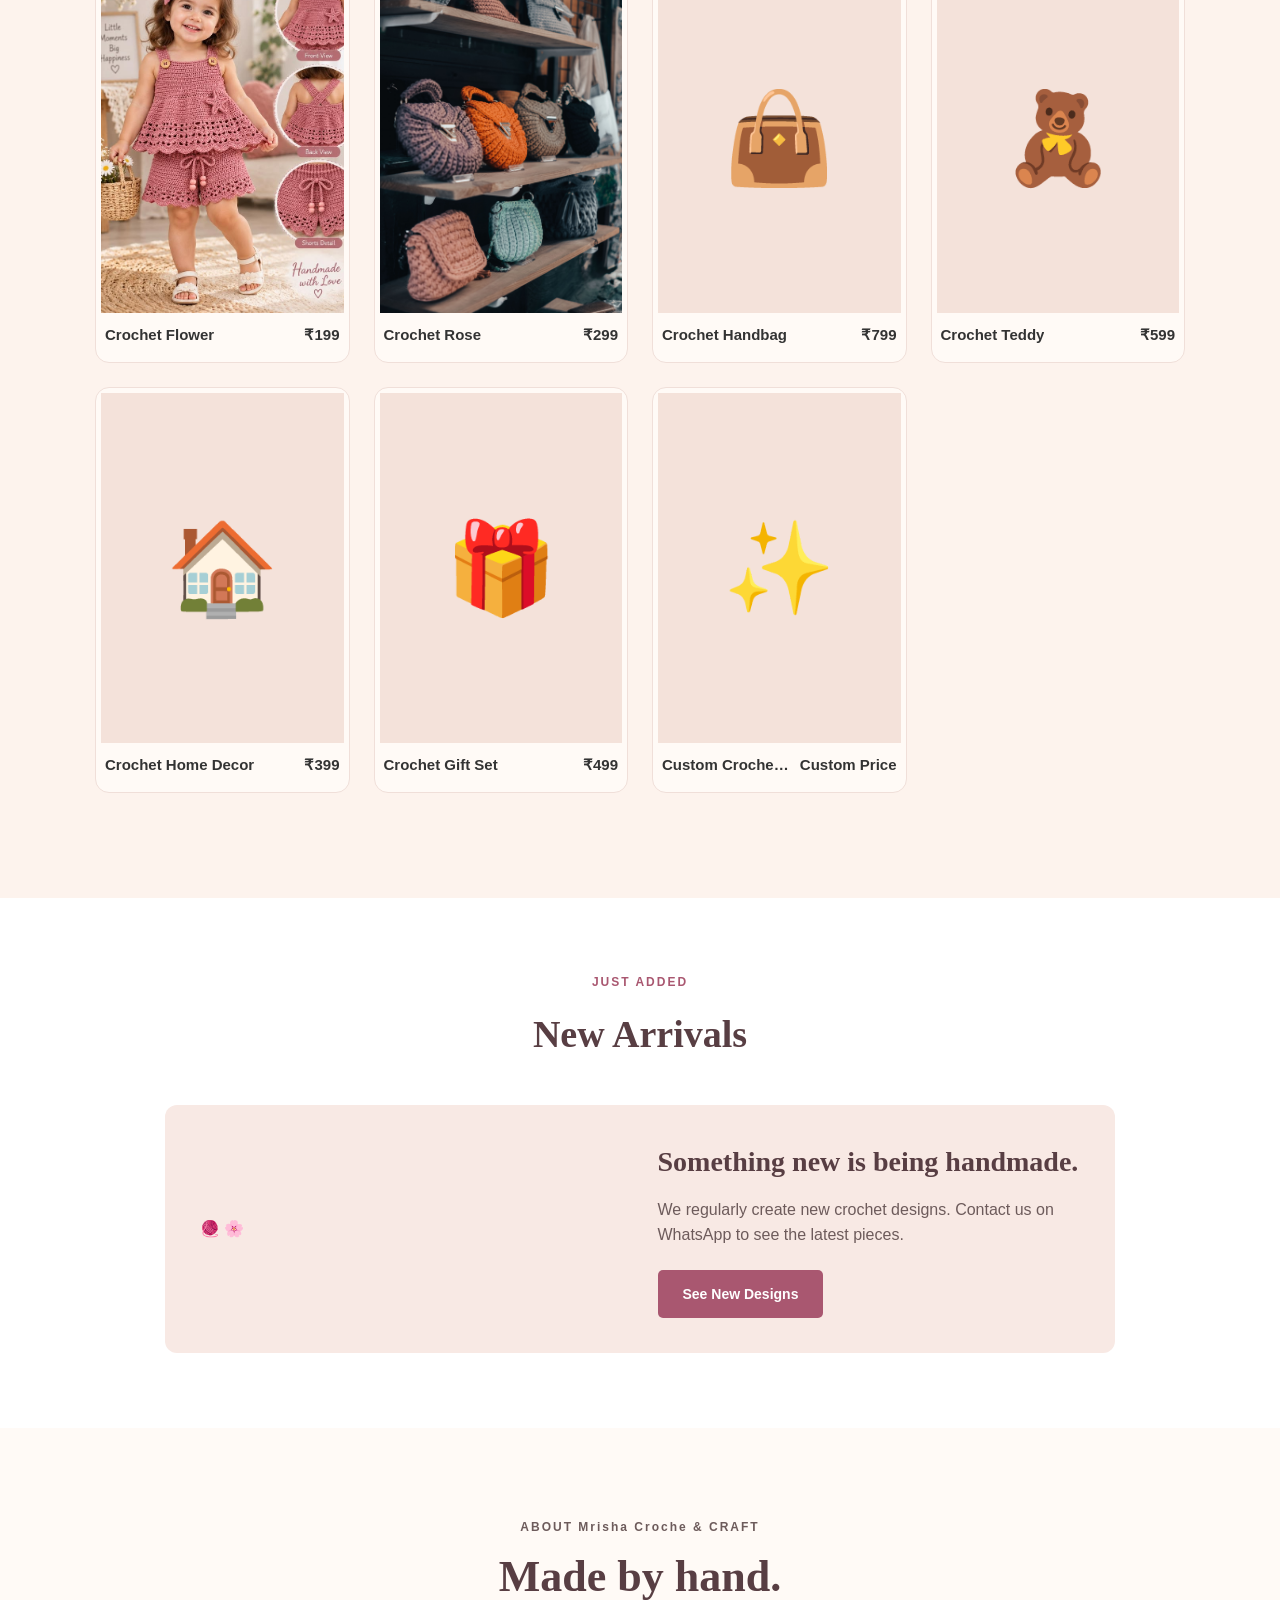
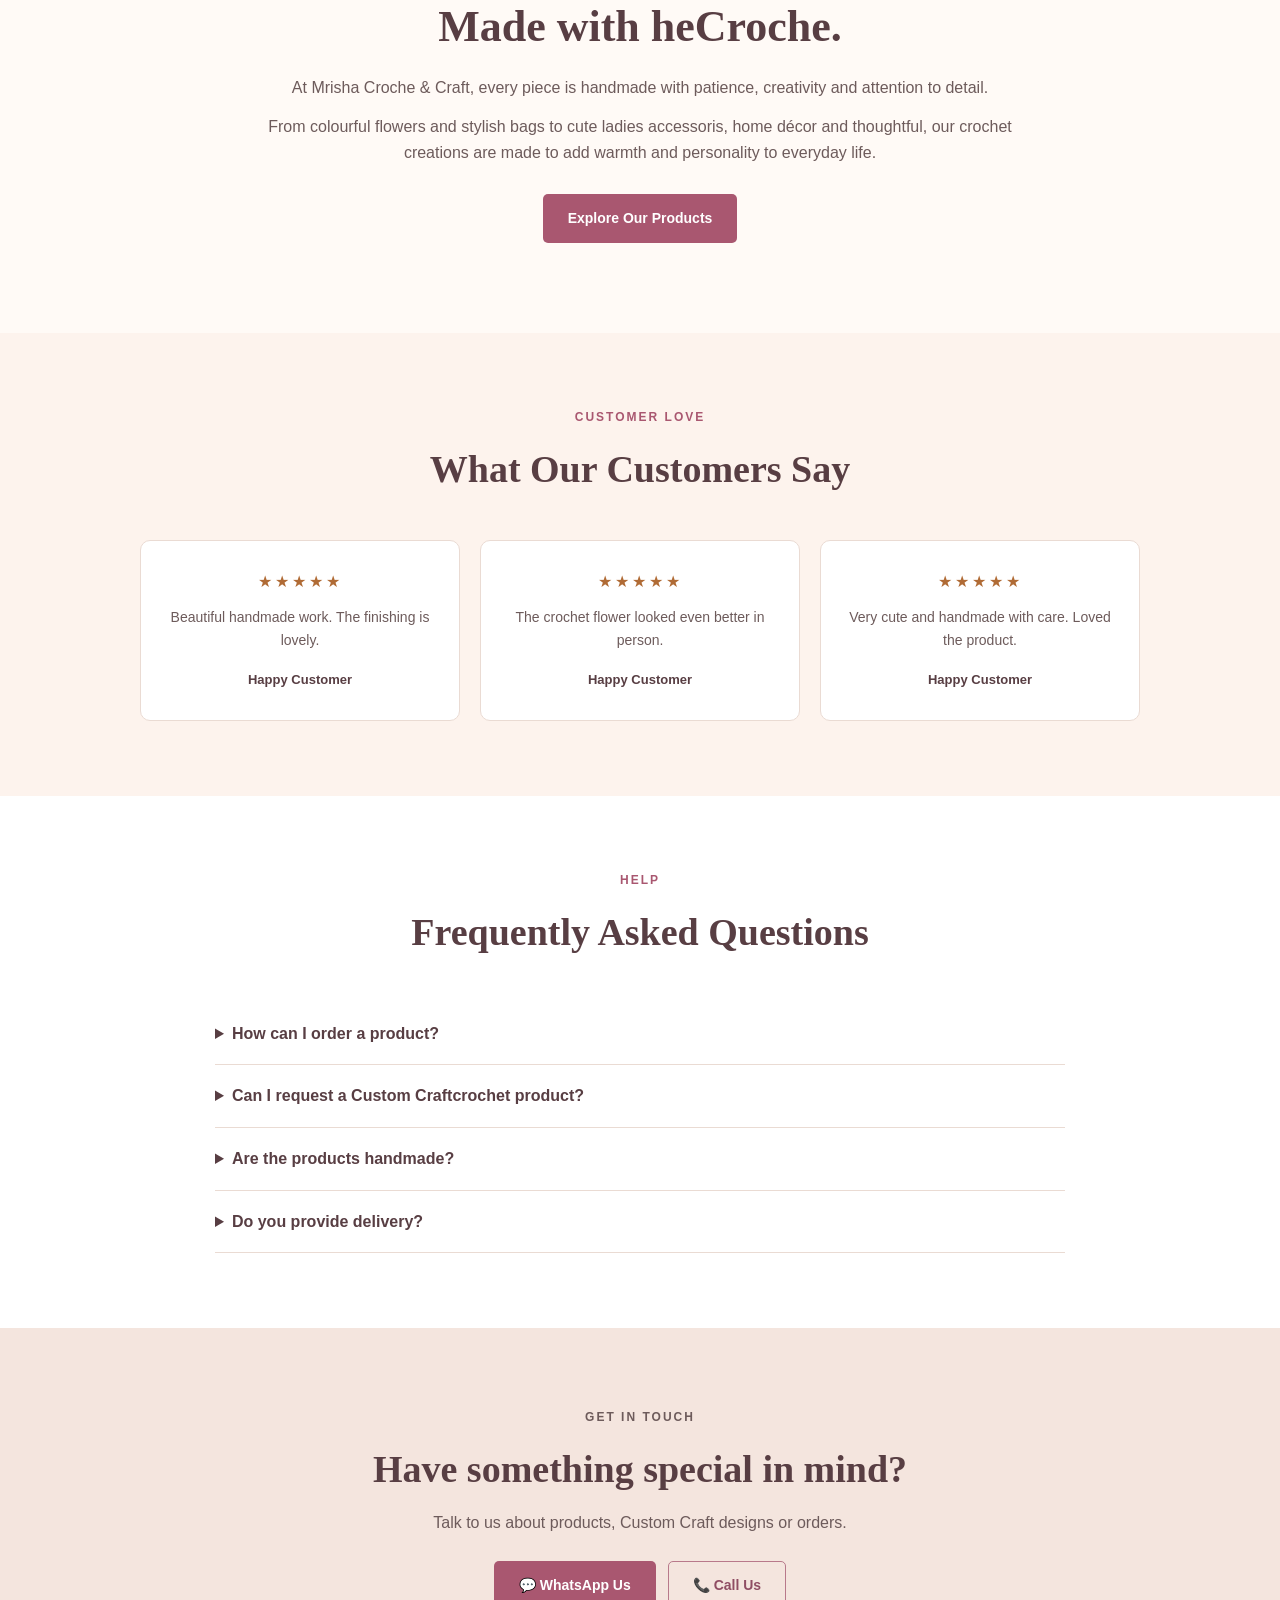
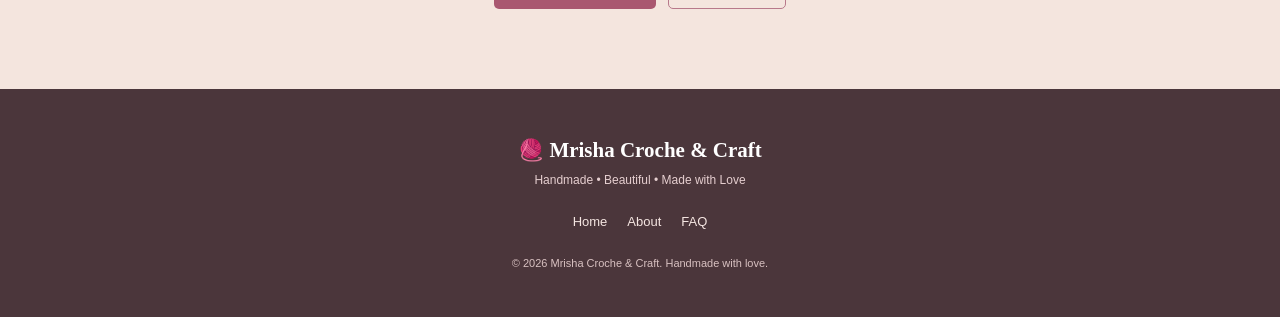
==== commit 9a746134: "pre-order" ====
--- a/index.html
+++ b/index.html
@@ -47,6 +47,8 @@
         📍 Dream Villa, Patia, Bhubaneswar, Odisha
 
     </a>
+
+    <button type="button" class="preorder-button" onclick="openBookingForm()">Pre-Order</button>
 
 </div>
 
--- a/style.css
+++ b/style.css
@@ -3830,3 +3830,30 @@
     white-space: nowrap;
     flex-shrink: 0;
 }
+
+
+
+
+
+
+
+
+
+.preorder-button {
+    display: inline-block;
+    margin-left: 10px;
+    padding: 7px 16px;
+    background: #a95770;
+    color: #fff;
+    border: none;
+    border-radius: 20px;
+    font-size: 13px;
+    font-weight: 600;
+    cursor: pointer;
+    text-decoration: none;
+}
+
+.preorder-button:hover {
+    background: #874158;
+}
+
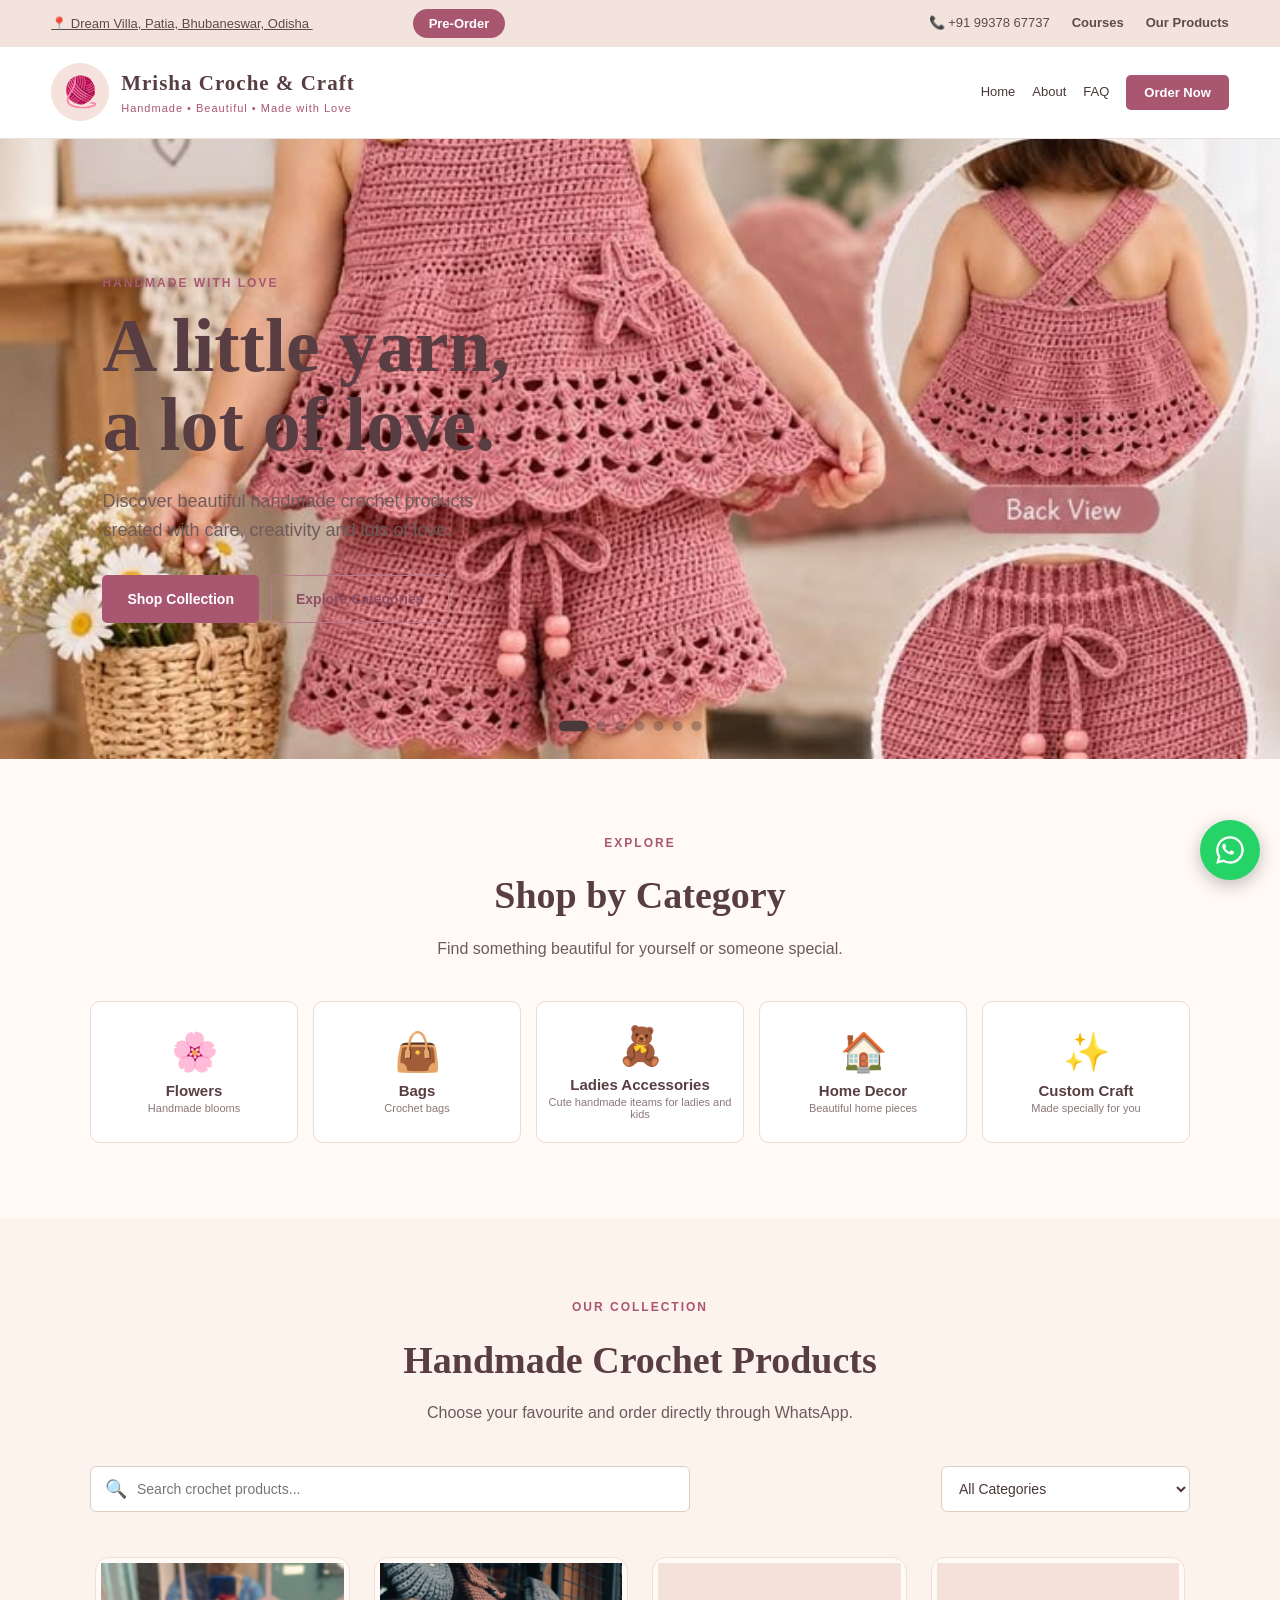
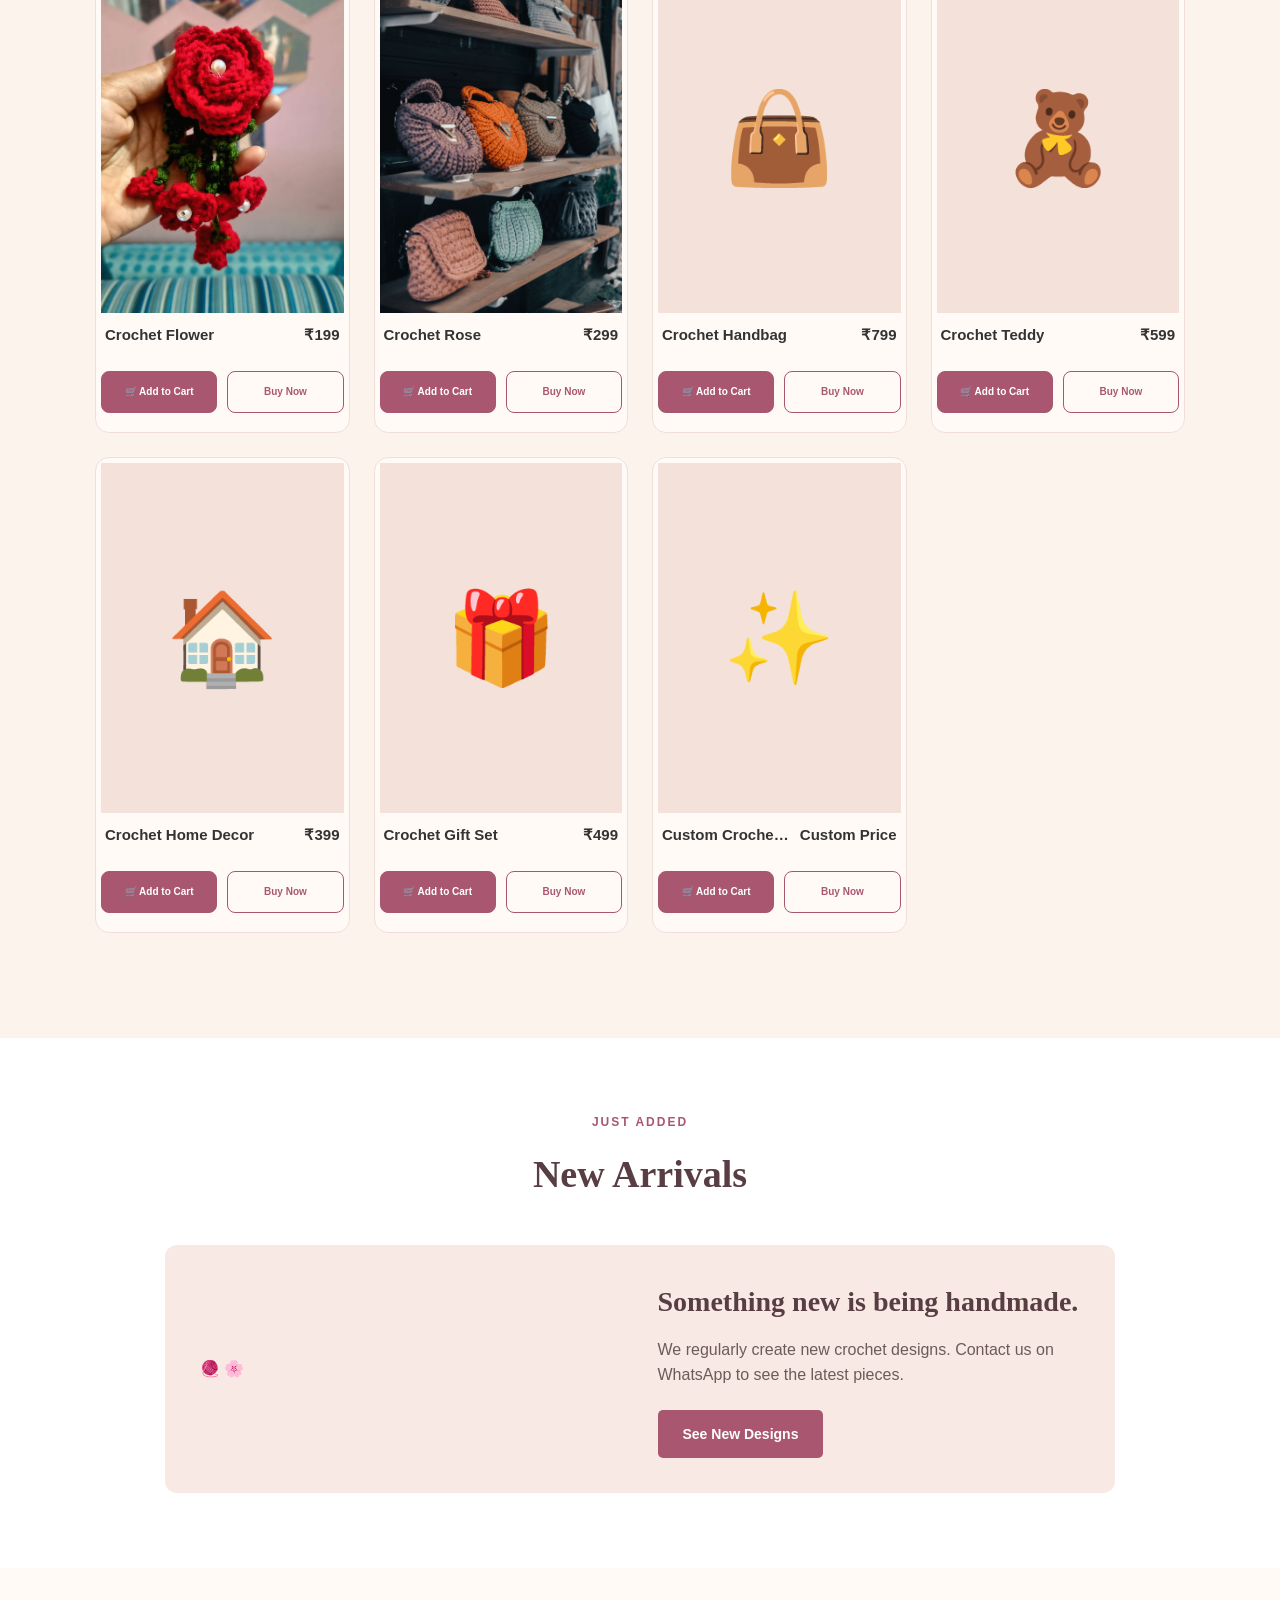
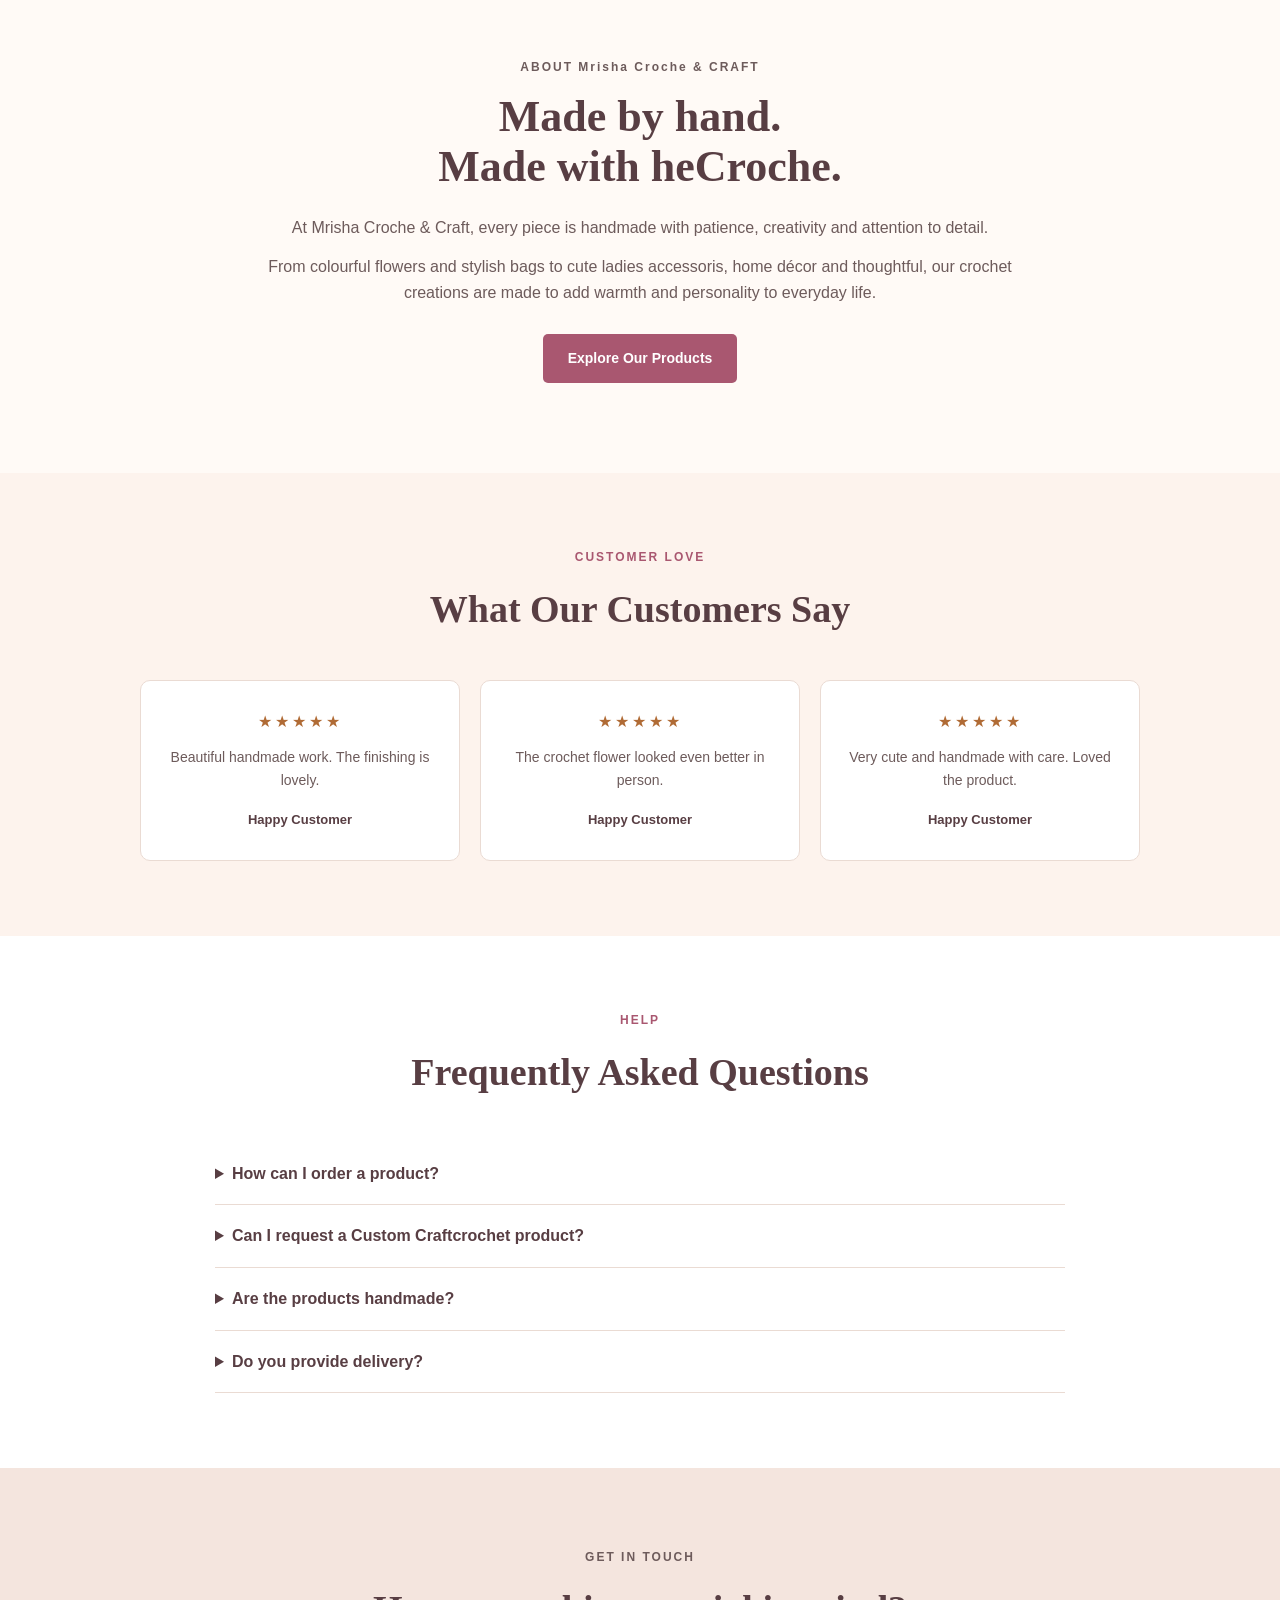
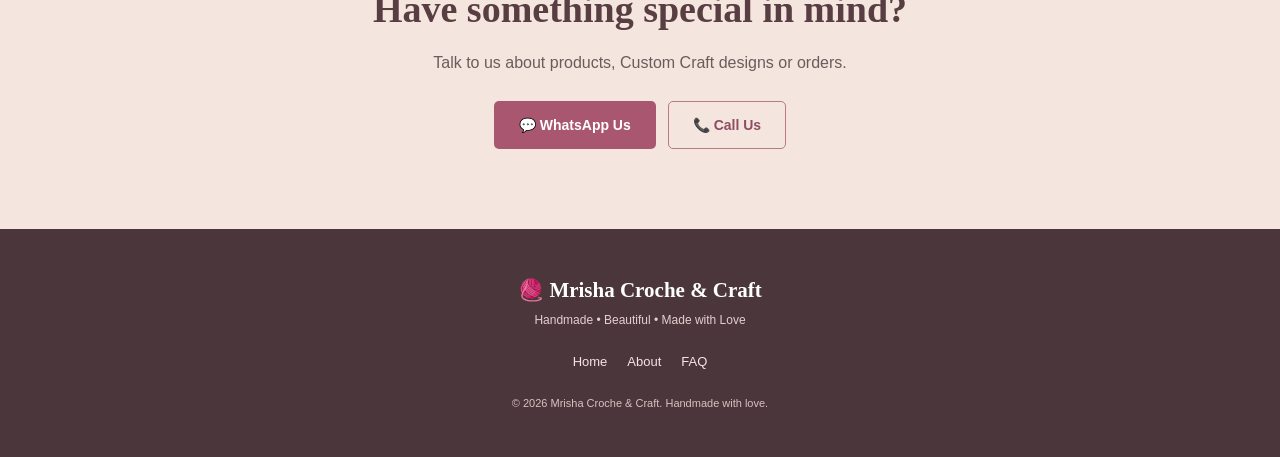
==== commit 80600b61: "last one draft" ====
--- a/index.html
+++ b/index.html
@@ -479,7 +479,7 @@
         <div class="hero-buttons">
 
             <a
-                href="#shop"
+                href="#products"
                 class="primary-button">
                 Shop Collection
             </a>
--- a/style.css
+++ b/style.css
@@ -3857,3 +3857,59 @@
     background: #874158;
 }
 
+
+
+
+
+
+.preorder-button {
+    margin-left: 100px !important;
+}
+
+
+
+
+
+
+
+
+
+/* Product Add to Cart and Buy Now buttons */
+
+.product-action-buttons {
+    display: flex;
+    gap: 10px;
+    margin: 14px 0;
+}
+
+.product-action-buttons button {
+    flex: 1;
+    min-width: 0;
+    padding: 11px 8px;
+    border: none;
+    border-radius: 8px;
+    font-size: 14px;
+    font-weight: 600;
+    cursor: pointer;
+}
+
+.add-cart-button {
+    background: #f1e0d9;
+    color: #74384c;
+}
+
+.buy-now-button {
+    background: #a95770;
+    color: #ffffff;
+}
+
+.product-action-buttons button:hover {
+    opacity: 0.88;
+}
+
+@media (max-width: 380px) {
+    .product-action-buttons {
+        flex-direction: column;
+    }
+}
+
